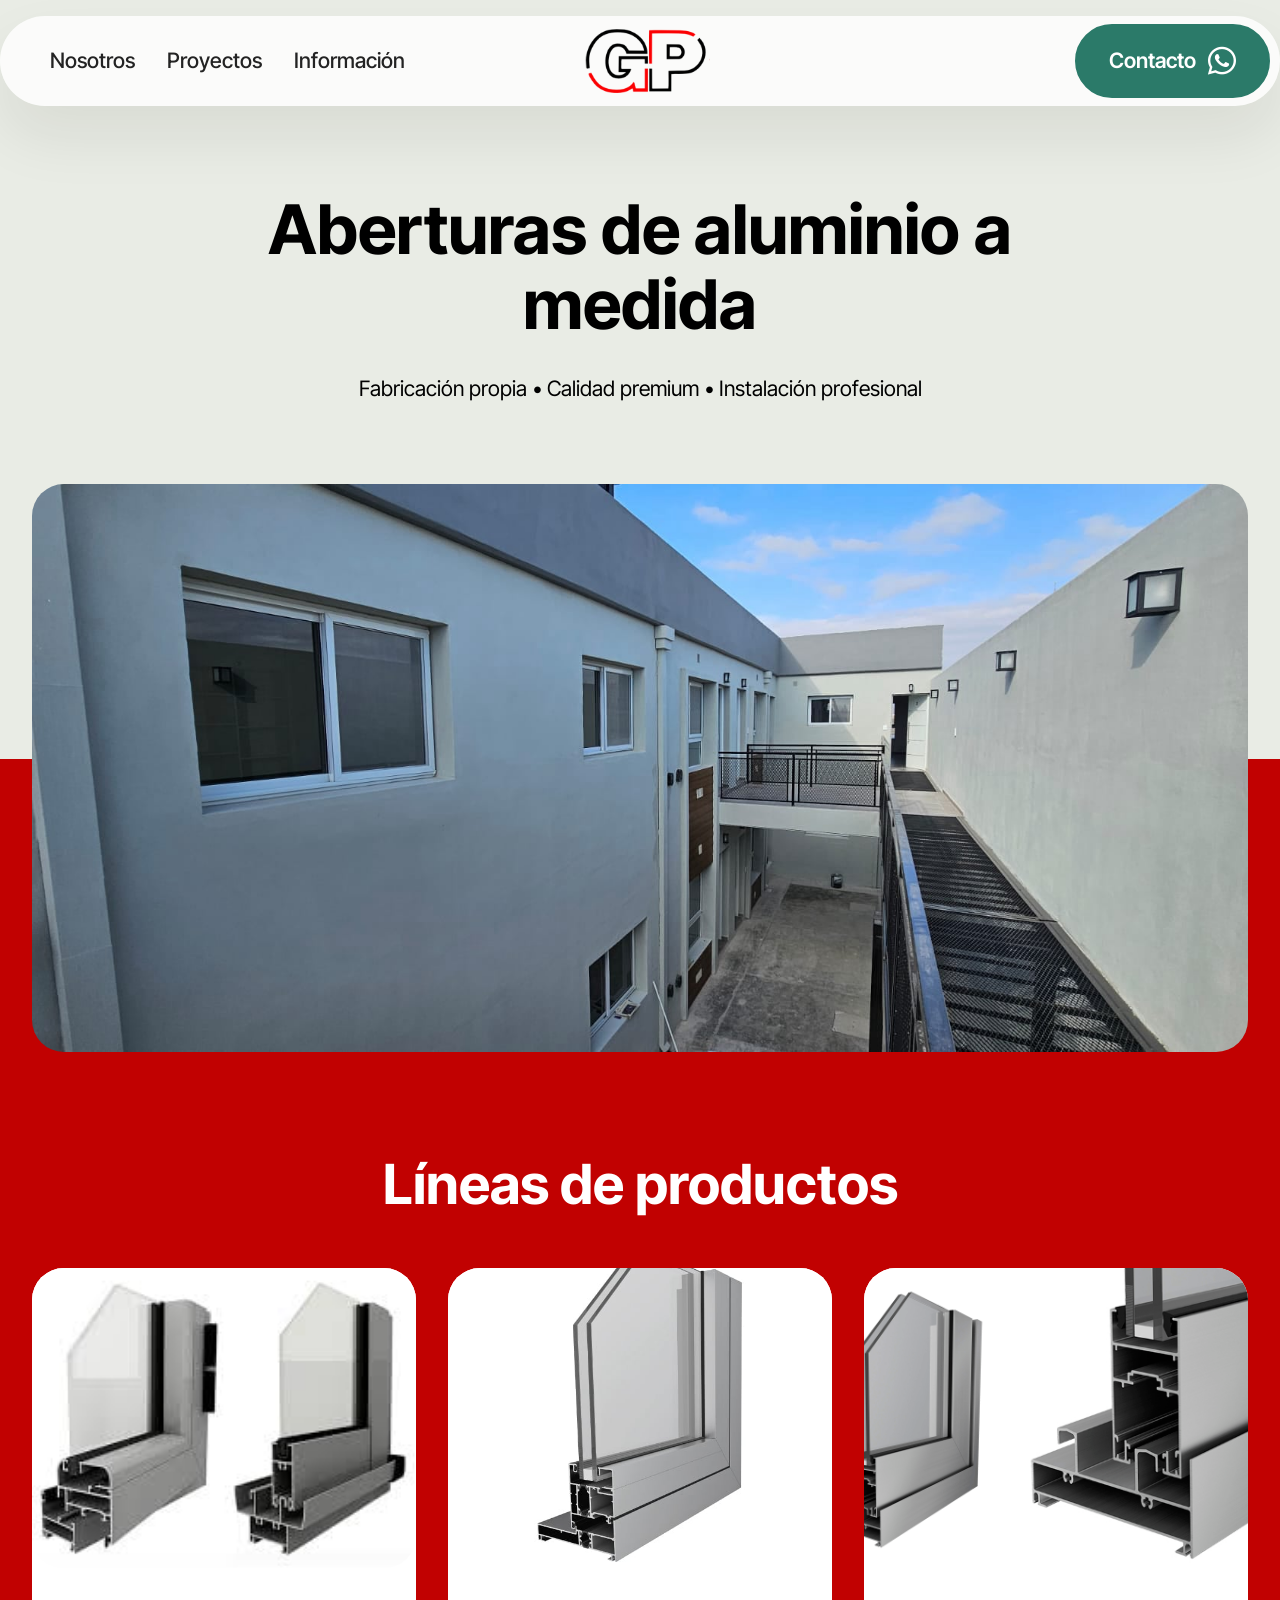
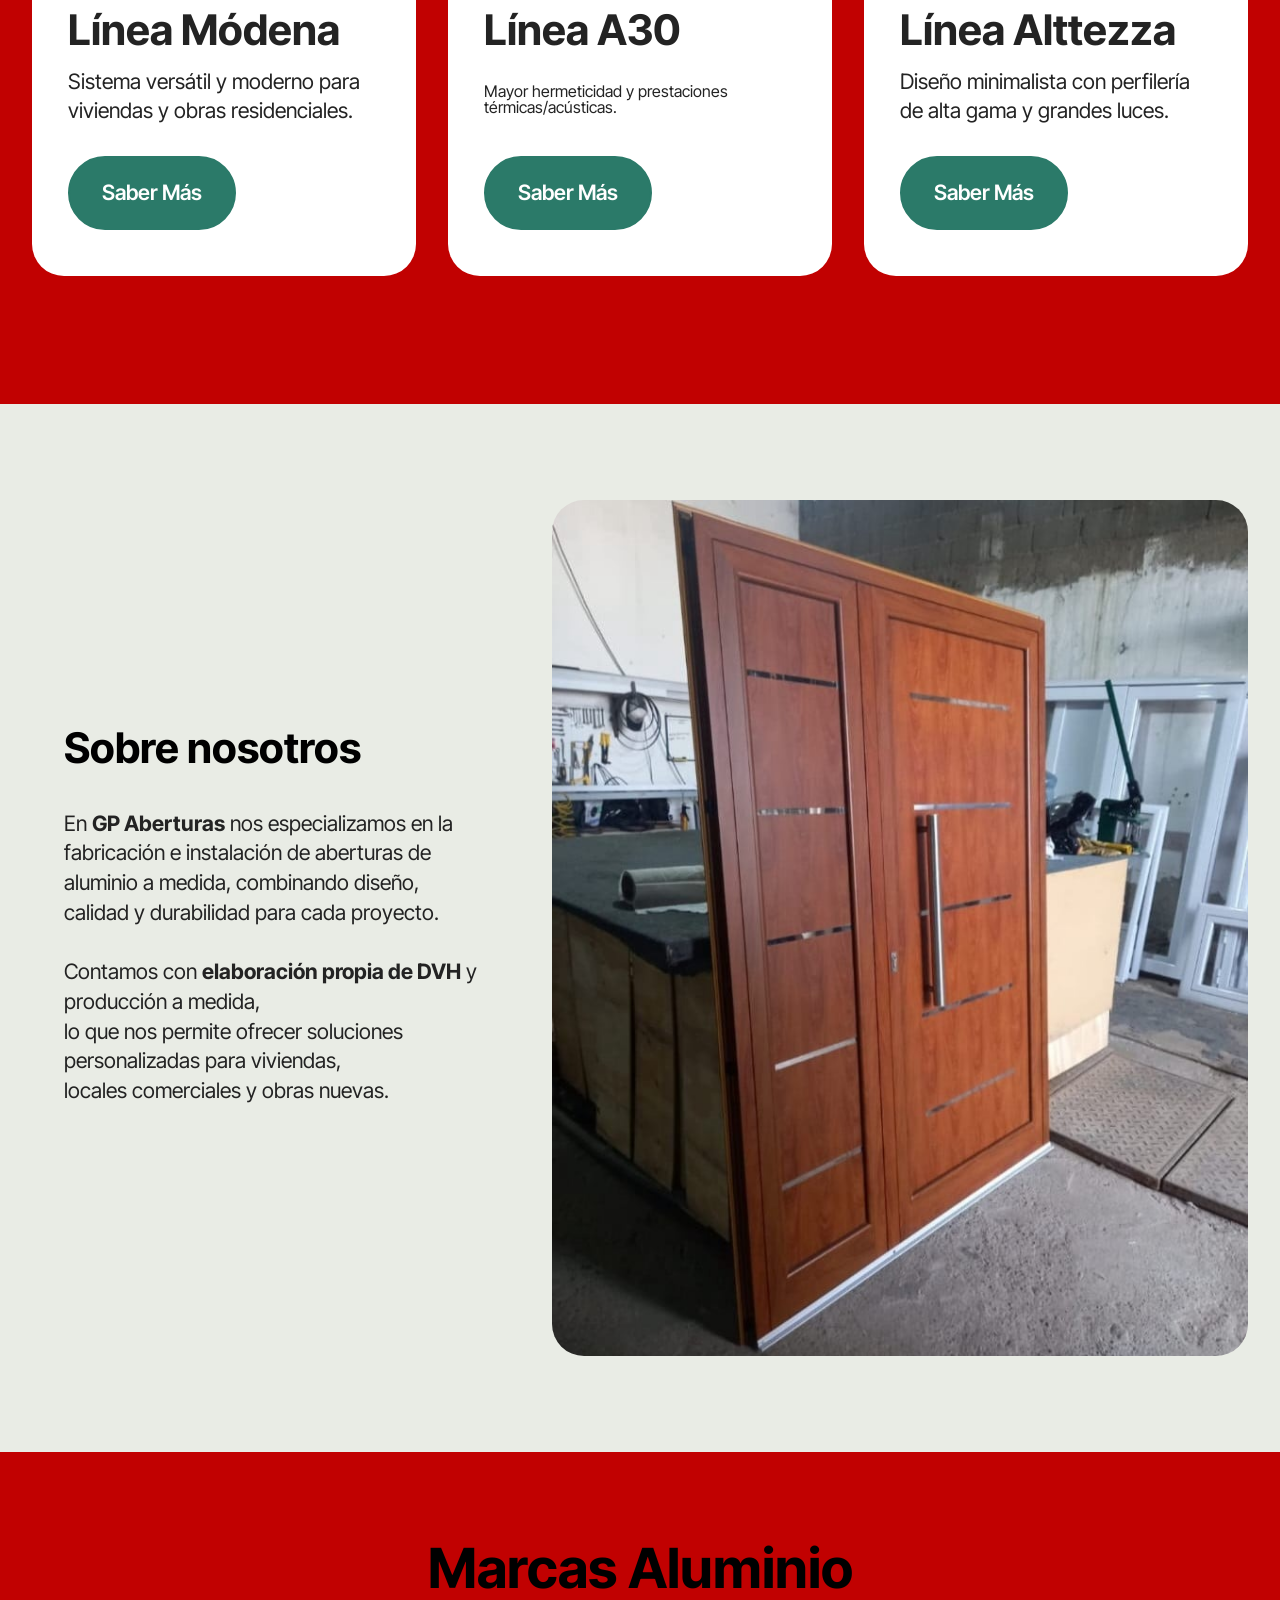
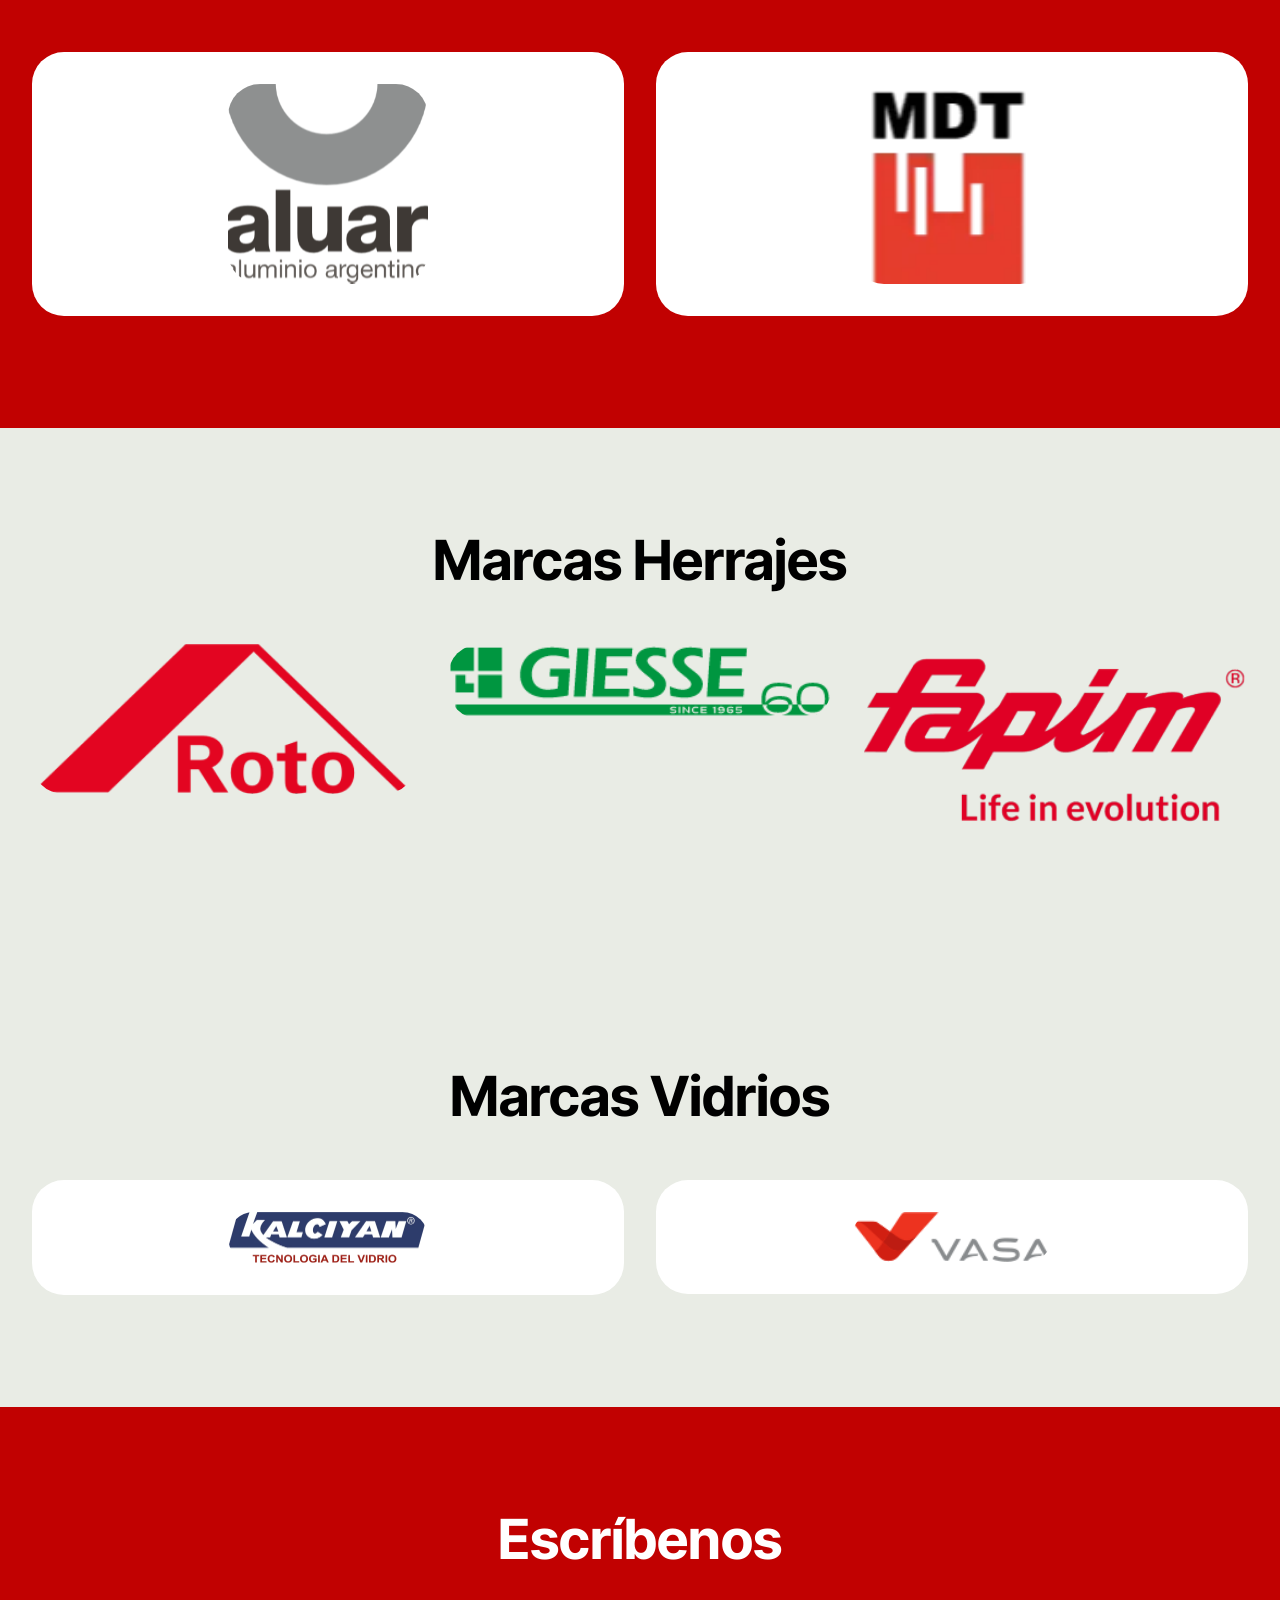
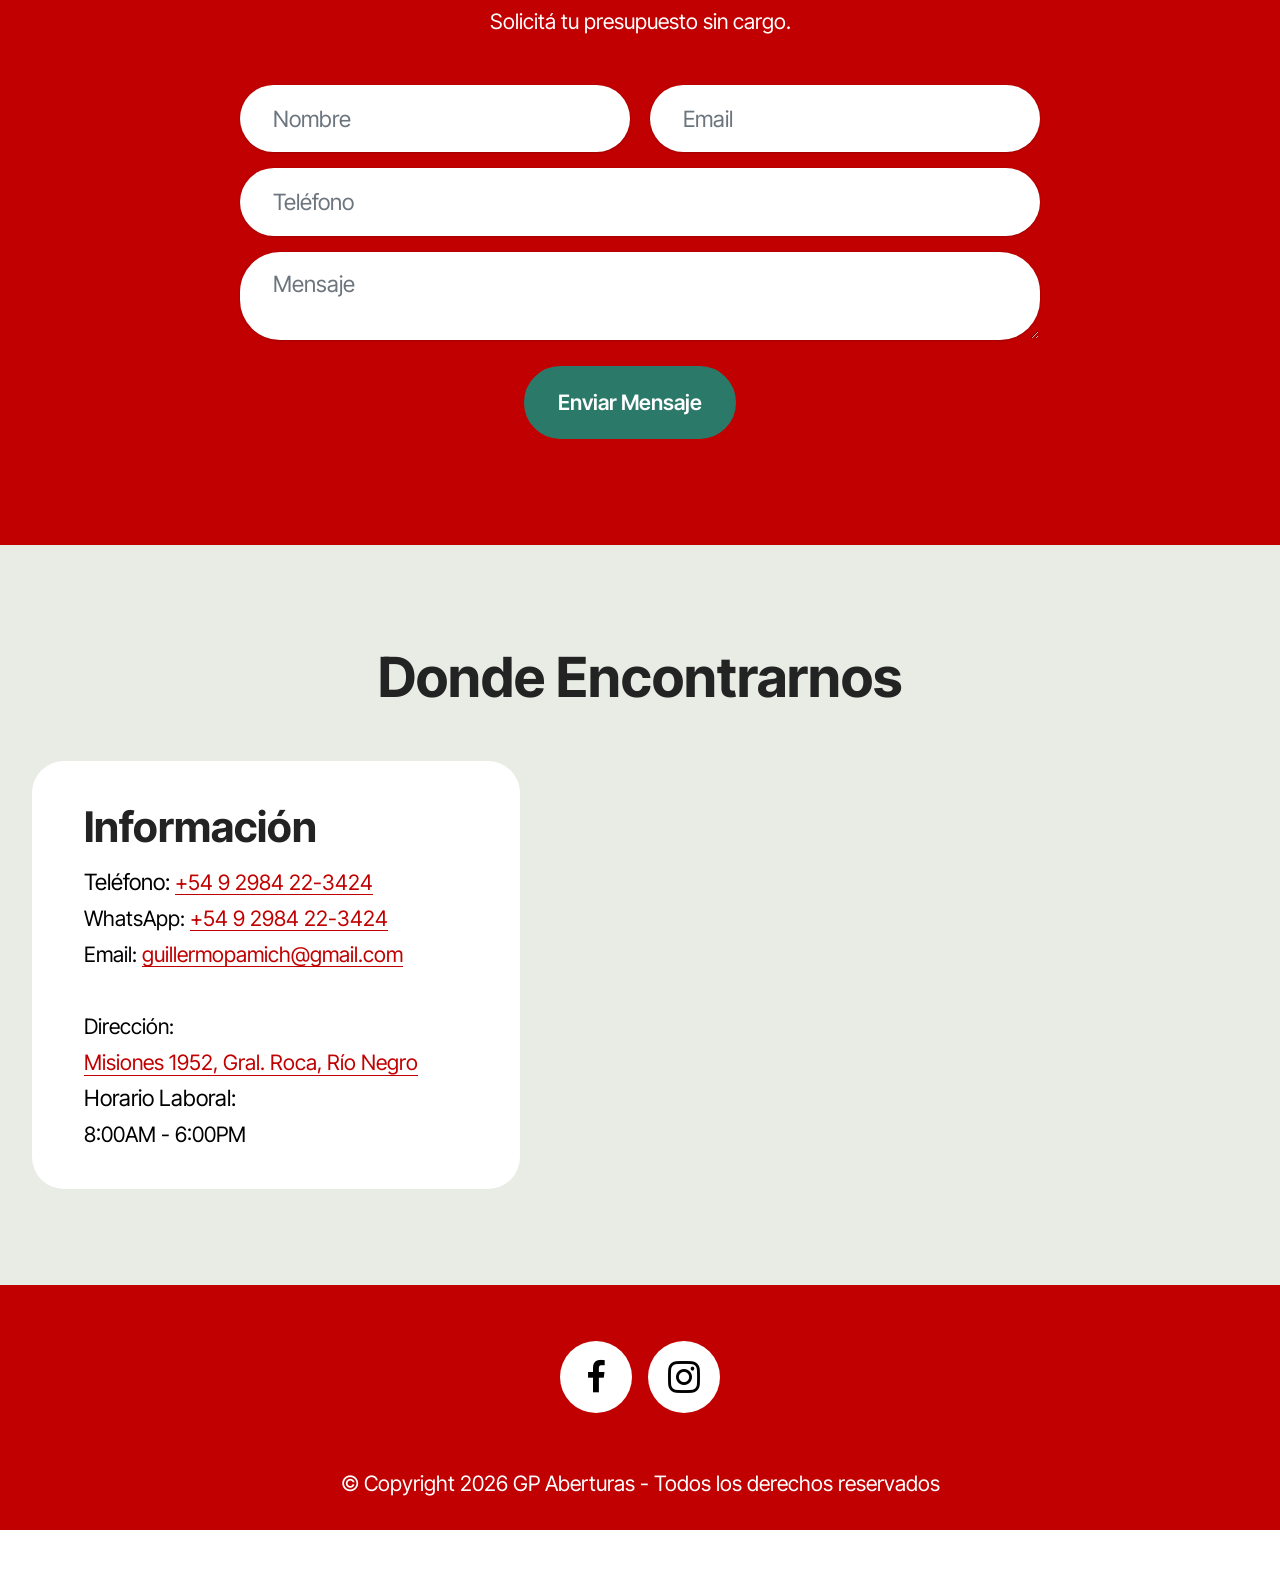
==== index.html @ 036b6e33 "Initial commit" ====
<!DOCTYPE html>
<html  >
<head>
  <!-- Site made with Mobirise Website Builder v6.1.5, https://mobirise.com -->
  <meta charset="UTF-8">
  <meta http-equiv="X-UA-Compatible" content="IE=edge">
  <meta name="generator" content="Mobirise v6.1.5, mobirise.com">
  <meta name="viewport" content="width=device-width, initial-scale=1, minimum-scale=1">
  <link rel="shortcut icon" href="assets/images/logo-gp-354x182.png" type="image/x-icon">
  <meta name="description" content="">
  
  
  <title>Home</title>
  <link rel="stylesheet" href="assets/web/assets/mobirise-icons2/mobirise2.css">
  <link rel="stylesheet" href="assets/bootstrap/css/bootstrap.min.css">
  <link rel="stylesheet" href="assets/animatecss/animate.css">
  <link rel="stylesheet" href="assets/dropdown/css/style.css">
  <link rel="stylesheet" href="assets/socicon/css/styles.css">
  <link rel="stylesheet" href="assets/theme/css/style.css">
  <link rel="preload" href="https://fonts.googleapis.com/css?family=Inter+Tight:100,200,300,400,500,600,700,800,900,100i,200i,300i,400i,500i,600i,700i,800i,900i&display=swap" as="style" onload="this.onload=null;this.rel='stylesheet'">
  <noscript><link rel="stylesheet" href="https://fonts.googleapis.com/css?family=Inter+Tight:100,200,300,400,500,600,700,800,900,100i,200i,300i,400i,500i,600i,700i,800i,900i&display=swap"></noscript>
  <link rel="preload" as="style" href="assets/mobirise/css/mbr-additional.css?v=buImWE"><link rel="stylesheet" href="assets/mobirise/css/mbr-additional.css?v=buImWE" type="text/css">

  
  
  
</head>
<body>
  
  <section data-bs-version="5.1" class="menu menu4 cid-vajk7TCz6L" once="menu" id="menu04-1s">
	

	<nav class="navbar navbar-dropdown navbar-fixed-top navbar-expand-lg">
		<div class="container">
			<div class="navbar-brand">
				<span class="navbar-logo">
					
						<img src="assets/images/logo-gp-354x182.webp" alt="Mobirise Website Builder" style="height: 4rem;">
					
				</span>
				
			</div>
			<button class="navbar-toggler" type="button" data-toggle="collapse" data-bs-toggle="collapse" data-target="#navbarSupportedContent" data-bs-target="#navbarSupportedContent" aria-controls="navbarNavAltMarkup" aria-expanded="false" aria-label="Toggle navigation">
				<div class="hamburger">
					<span></span>
					<span></span>
					<span></span>
					<span></span>
				</div>
			</button>
			<div class="collapse navbar-collapse" id="navbarSupportedContent">
				<ul class="navbar-nav nav-dropdown" data-app-modern-menu="true"><li class="nav-item">
						<a class="nav-link link text-black text-primary display-4" href="index.html#header01-7">Nosotros</a>
					</li>
					<li class="nav-item">
						<a class="nav-link link text-black show display-4" href="https://mobiri.se" aria-expanded="false">Proyectos</a>
					</li>
					<li class="nav-item">
						<a class="nav-link link text-black text-primary display-4" href="index.html#contacts02-9">Información</a>
					</li></ul>
				
				<div class="navbar-buttons mbr-section-btn"><a class="btn btn-primary display-4" href="https://wa.me/54 9 2984 223424"><span class="socicon socicon-whatsapp mbr-iconfont mbr-iconfont-btn"></span>Contacto&nbsp;</a></div>
			</div>
		</div>
	</nav>
</section>

<section data-bs-version="5.1" class="header5 cid-tJS6uM4N87" id="header05-1">
	

	
	
	<div class="topbg"></div>
	<div class="align-center container">
		<div class="row justify-content-center">
			<div class="col-md-12 col-lg-9">
				<h1 class="mbr-section-title mbr-fonts-style mb-4 display-1"><strong>Aberturas de aluminio a medida</strong></h1>
				<p class="mbr-text mbr-fonts-style mb-4 display-7">Fabricación propia • Calidad premium • Instalación profesional<br></p>
				
			</div>
		</div>
		<div class="row mt-5 justify-content-center">
			<div class="col-12 col-lg-12">
				<img src="assets/images/whatsapp20image202026-02-0420at2022.21.25-1600x747.webp" alt="Mobirise Website Builder" title="">
			</div>
		</div>
	</div>
</section>

<section data-bs-version="5.1" class="features4 cid-tMlEXTHLbS" id="features04-w">
	
	
	<div class="container">
		<div class="row justify-content-center">
			<div class="col-12 content-head">
				<div class="mbr-section-head mb-5">
					<h4 class="mbr-section-title mbr-fonts-style align-center mb-0 display-2"><strong>Líneas de productos</strong></h4>
					
					
				</div>
			</div>
		</div>
		<div class="row">
			<div class="item features-image col-12 col-md-6 col-lg-4">
				<div class="item-wrapper">
					<div class="item-img">
						<img src="assets/images/images-225x225.webp" alt="Mobirise Website Builder">
					</div>
					<div class="item-content">
						<h5 class="item-title mbr-fonts-style display-5">
							<strong>Línea Módena</strong></h5>
						
						<p class="mbr-text mbr-fonts-style display-7">
							Sistema versátil y moderno para viviendas y obras residenciales.
						</p>
						<div class="mbr-section-btn item-footer"><a href="https://wa.me/54 9 2984 223424" class="btn item-btn btn-primary display-7">Saber Más</a></div>
					</div>

				</div>
			</div>
			<div class="item features-image col-12 col-md-6 col-lg-4">
				<div class="item-wrapper">
					<div class="item-img">
						<img src="assets/images/ventana-desplazable-altezza-rpt-640x640.webp" alt="Mobirise Website Builder">
					</div>
					<div class="item-content">
						<h5 class="item-title mbr-fonts-style display-5">
							<strong>Línea A30</strong></h5>
						
						<p class="mbr-text mbr-fonts-style display-7"></p><p>
							Mayor hermeticidad y prestaciones térmicas/acústicas.</p><p></p>
						<div class="mbr-section-btn item-footer"><a href="https://wa.me/54 9 2984 223424" class="btn item-btn btn-primary display-7">Saber Más</a></div>
					</div>
				</div>
			</div>
			<div class="item features-image col-12 col-md-6 col-lg-4">
				<div class="item-wrapper">
					<div class="item-img">
						<img src="assets/images/nuevo-sistema-altezza-rpt-de-aluar-622x318.webp" alt="Mobirise Website Builder">
					</div>
					<div class="item-content">
						<h5 class="item-title mbr-fonts-style display-5">
							<strong>Línea Alttezza</strong></h5>
						
						<p class="mbr-text mbr-fonts-style display-7">Diseño minimalista con perfilería de alta gama y grandes luces.<br>
						</p>
						<div class="mbr-section-btn item-footer"><a href="https://wa.me/54 9 2984 223424" class="btn item-btn btn-primary display-7">Saber Más</a></div>
					</div>
				</div>
			</div>
		</div>
	</div>
</section>

<section data-bs-version="5.1" class="header1 cid-tJS9vXDdRK" id="header01-7">
	

	
	

	<div class="container">
		<div class="row justify-content-center">
			<div class="col-12 col-md-12 col-lg-7 image-wrapper">
				<img class="w-100" src="assets/images/whatsapp20image202026-02-0420at2023.28.42201-738x962.webp" alt="Mobirise Website Builder">
			</div>
			<div class="col-12 col-lg col-md-12">
				<div class="text-wrapper align-left">
					<h1 class="mbr-section-title mbr-fonts-style mb-4 display-5"><strong>Sobre nosotros</strong></h1>
					<p class="mbr-text mbr-fonts-style mb-4 display-7">En <strong>GP Aberturas</strong> nos especializamos en la fabricación e instalación de aberturas de aluminio a medida, combinando diseño, calidad y durabilidad para cada proyecto.<br><br>Contamos con <strong>elaboración propia de DVH</strong> y producción a medida,
<br>        lo que nos permite ofrecer soluciones personalizadas para viviendas,
<br>        locales comerciales y obras nuevas.<br></p>
					
				</div>
			</div>
		</div>
	</div>
</section>

<section data-bs-version="5.1" class="clients3 cid-vadzi4x2lW" id="clients03-1k">
  

  
  
  <div class="container">
    <div class="row justify-content-center">
      <div class="col-12 content-head">
        <div class="mb-5">
          <h5 class="mbr-section-title mbr-fonts-style mb-0 display-2">
            <strong>Marcas Aluminio</strong></h5>
          <div class="col-12">
            
          </div>
        </div>
      </div>
    </div>
    <div class="row">
      <div class="item features-without-image col-12 col-lg-6">
        <div class="item-wrapper">
          <div class="img-wrapper">
            <img src="assets/images/aluar-4-324x317.webp" alt="Mobirise Website Builder">
          </div>
          <div class="card-box align-center">
            
            
            
            
          </div>
        </div>
      </div>
      <div class="item features-without-image col-12 col-lg-6">
        <div class="item-wrapper">
          <div class="img-wrapper">
            <img src="assets/images/mdt-logo-3.webp" alt="Mobirise Website Builder">
          </div>
          <div class="card-box align-center">
            
            
            
            
          </div>
        </div>
      </div>
      
    </div>
  </div>
</section>

<section data-bs-version="5.1" class="clients04 cid-vadzj1YJSc" id="clients04-1l">
    
    
    <div class="container-fluid">
        <div class="row justify-content-center mb-5">
            <div class="col-12 content-head">
                <div class="mbr-section-head">
                    <h4 class="mbr-section-title mbr-fonts-style align-center mb-0 display-2">
                        <strong>Marcas Herrajes</strong>
                    </h4>
                    
                </div>
            </div>
        </div>
        <div class="row">
            <div class="item features-image col-12 col-md-6 col-sm-6 col-lg-4 active">
                <div class="item-wrapper">
                    <div class="item-img mb-3">
                        <img src="assets/images/rotofrank-353x138.webp" alt="Mobirise Website Builder" title="" data-slide-to="1" data-bs-slide-to="1">
                    </div>
                    
                </div>
            </div>
            <div class="item features-image col-12 col-md-6 col-sm-6 col-lg-4">
                <div class="item-wrapper">
                    <div class="item-img mb-3">
                        <img src="assets/images/giesse206020years-315x62.webp" alt="Mobirise Website Builder" title="" data-slide-to="2" data-bs-slide-to="2">
                    </div>
                    
                </div>
            </div>
            <div class="item features-image col-12 col-md-6 col-sm-6 col-lg-4">
                <div class="item-wrapper">
                    <div class="item-img mb-3">
                        <img src="assets/images/logo-fapim-2-353x177.webp" alt="Mobirise Website Builder" title="" data-slide-to="3" data-bs-slide-to="3">
                    </div>
                    
                </div>
            </div>
            
            
            
        </div>
    </div>
</section>

<section data-bs-version="5.1" class="clients3 cid-vadzjYsGwu" id="clients03-1m">
  

  
  
  <div class="container">
    <div class="row justify-content-center">
      <div class="col-12 content-head">
        <div class="mb-5">
          <h5 class="mbr-section-title mbr-fonts-style mb-0 display-2">
            <strong>Marcas Vidrios</strong>
          </h5>
          <div class="col-12">
            
          </div>
        </div>
      </div>
    </div>
    <div class="row">
      <div class="item features-without-image col-12 col-lg-6 active">
        <div class="item-wrapper">
          <div class="img-wrapper">
            <img src="assets/images/kalciyan-400x103.webp" alt="Mobirise Website Builder" data-slide-to="0" data-bs-slide-to="0">
          </div>
          <div class="card-box align-center">
            
            
            
            
          </div>
        </div>
      </div>
      <div class="item features-without-image col-12 col-lg-6">
        <div class="item-wrapper">
          <div class="img-wrapper">
            <img src="assets/images/logo-vasa-header-162x41.webp" alt="Mobirise Website Builder" data-slide-to="1" data-bs-slide-to="1">
          </div>
          <div class="card-box align-center">
            
            
            
            
          </div>
        </div>
      </div>
      
    </div>
  </div>
</section>

<section data-bs-version="5.1" class="form5 cid-tJS9pBcTSa" id="form02-6">
    
    
    <div class="container">
        <div class="mbr-section-head mb-5">
            <h3 class="mbr-section-title mbr-fonts-style align-center mb-0 display-2">
                <strong>Escríbenos</strong></h3>
            <h4 class="mbr-section-subtitle mbr-fonts-style align-center mb-0 mt-4 display-7">Solicitá tu presupuesto sin cargo.</h4>
        </div>
        <div class="row justify-content-center mt-4">
            <div class="col-lg-8 mx-auto mbr-form" data-form-type="formoid">
                <form action="https://mobirise.eu/" method="POST" class="mbr-form form-with-styler" data-form-title="Form Name"><input type="hidden" name="email" data-form-email="true" value="07PgJyDTq3P47PB34L/ILdq33E8MfAi6Vea3xxfgucXVdPIzgQzEFydpB6JuvFlgNOpFYOXQuQmx5AfjOV59jzxxgqS6MIO7gfAmyMVut5vm2bn9xb51Ho1TMjbT5QyL">
                    <div class="row">
                        <div hidden="hidden" data-form-alert="" class="alert alert-success col-12">¡Gracias por escribirnos! Responderemos a la brevedad</div>
                        <div hidden="hidden" data-form-alert-danger="" class="alert alert-danger col-12">
                            Oops...! some problem!
                        </div>
                    </div>
                    <div class="dragArea row">
                        <div class="col-md col-sm-12 form-group mb-3" data-for="name">
                            <input type="text" name="name" placeholder="Nombre" data-form-field="name" class="form-control" value="" id="name-form02-6">
                        </div>
                        <div class="col-md col-sm-12 form-group mb-3" data-for="email">
                            <input type="email" name="email" placeholder="Email" data-form-field="email" class="form-control" value="" id="email-form02-6">
                        </div>
                        <div class="col-12 form-group mb-3" data-for="phone">
                            <input type="tel" name="phone" placeholder="Teléfono" data-form-field="phone" class="form-control" value="" id="phone-form02-6">
                        </div>
                        <div class="col-12 form-group mb-3" data-for="textarea">
                            <textarea name="textarea" placeholder="Mensaje" data-form-field="textarea" class="form-control" id="textarea-form02-6"></textarea>
                        </div>
                        <div class="col-lg-12 col-md-12 col-sm-12 align-center mbr-section-btn"><button type="submit" class="btn btn-primary display-7">Enviar Mensaje</button></div>
                    </div>
                </form>
            </div>
        </div>
    </div>
</section>

<section data-bs-version="5.1" class="contacts2 map1 cid-tLdYHD757A" id="contacts02-9">

    

    
    <div class="container">
        <div class="mbr-section-head mb-5">
            <h3 class="mbr-section-title mbr-fonts-style align-center mb-0 display-2"><strong>Donde Encontrarnos</strong></h3>
            
        </div>
        <div class="row justify-content-center mt-4">
            <div class="card col-12 col-md-5">
                <div class="card-wrapper">
                    <div class="text-wrapper">
                        <h5 class="cardTitle mbr-fonts-style mb-2 display-5">
                        <strong>Información</strong></h5>
                    <ul class="list mbr-fonts-style display-7">
                        <li class="mbr-text item-wrap"><span style="font-size: 1.4rem;">Teléfono: </span><a href="tel:+54 9 2984 22-3424" class="text-secondary">+54 9 2984 22-3424</a><br></li>
                        <li class="mbr-text item-wrap">WhatsApp: <a href="https://wa.me/54 9 2984 223424" class="text-secondary">+54 9 2984 22-3424</a></li>
                        <li class="mbr-text item-wrap">Email: <a href="mailto:guillermopamich@gmail.com" class="text-secondary">guillermopamich@gmail.com</a></li><li class="mbr-text item-wrap"><br></li>
                        <li class="mbr-text item-wrap">Dirección: </li><li class="mbr-text item-wrap"><a href="https://maps.app.goo.gl/YFBjtDjXuWrwzRPw9" class="text-secondary" target="_blank">Misiones 1952, Gral. Roca, Río Negro</a></li><li class="mbr-text item-wrap"><span style="font-size: 1.4rem;">Horario Laboral:</span><br></li><li class="mbr-text item-wrap">8:00AM - 6:00PM</li>
                    </ul>
                    </div>
                </div>
            </div>
            <div class="map-wrapper col-12 col-md-7">
                <div class="google-map"><iframe frameborder="0" style="border:0" src="https://www.google.com/maps/embed?pb=!4v1770256864277!6m8!1m7!1sdjmdTHVeeMxLgzPzU6VCLQ!2m2!1d-39.02275498956531!2d-67.58309389621844!3f105.02193347883048!4f4.439818606507345!5f0.7820865974627469" allowfullscreen=""></iframe></div>
            </div>
        </div>
    </div>
</section>

<section data-bs-version="5.1" class="footer1 programm5 cid-tJS9NNcTLZ" once="footers" id="footer03-8">

        

    

    <div class="container">
        <div class="row">

            

            <div class="col-12">
                <div class="social-row">
                    <div class="soc-item">
                        <a href="https://mobiri.se/" target="_blank">
                            <span class="mbr-iconfont socicon socicon-facebook display-7"></span>
                        </a>
                    </div>
                    <div class="soc-item">
                        <a href="https://mobiri.se/" target="_blank">
                            <span class="mbr-iconfont socicon-instagram socicon"></span>
                        </a>
                    </div>
                    
                    
                    
                </div>
            </div>
            <div class="col-12 mt-5">
                <p class="mbr-fonts-style copyright display-7">
                    © Copyright 2026 GP Aberturas - Todos los derechos reservados</p>
            </div>
        </div>
    </div>
</section><section class="display-7" style="padding: 0;align-items: center;justify-content: center;flex-wrap: wrap;    align-content: center;display: flex;position: relative;height: 4rem;"><a href="https://mobiri.se/" style="flex: 1 1;height: 4rem;position: absolute;width: 100%;z-index: 1;"><img alt="" style="height: 4rem;" src="[data-uri]"></a><p style="margin: 0;text-align: center;" class="display-7">&#8204;</p><a style="z-index:1" href="https://mobirise.com/builder/ai-website-builder.html">Free AI Website Builder</a></section><script src="assets/bootstrap/js/bootstrap.bundle.min.js"></script>  <script src="assets/smoothscroll/smooth-scroll.js"></script>  <script src="assets/ytplayer/index.js"></script>  <script src="assets/dropdown/js/navbar-dropdown.js"></script>  <script src="assets/theme/js/script.js"></script>  <script src="assets/formoid/formoid.min.js"></script>  
  
  
  <input name="animation" type="hidden">
  </body>
</html>
---- assets/web/assets/mobirise-icons2/mobirise2.css ----
@font-face {
  font-family: 'Moririse2';
  font-display: swap;
  src:  url('mobirise2.eot?f2bix4');
  src:  url('mobirise2.eot?f2bix4#iefix') format('embedded-opentype'),
    url('mobirise2.woff2?f2bix4') format('woff2'),
    url('mobirise2.woff?f2bix4') format('woff'),
    url('mobirise2.ttf?f2bix4') format('truetype'),
    url('mobirise2.svg?f2bix4#mobirise2') format('svg');
  font-weight: normal;
  font-style: normal;
}

[class^="mobi-"], [class*=" mobi-"] {
  /* use !important to prevent issues with browser extensions that change fonts */
  font-family: 'Moririse2' !important;
  speak: none;
  font-style: normal;
  font-weight: normal;
  font-variant: normal;
  text-transform: none;
  line-height: 1;

  /* Better Font Rendering =========== */
  -webkit-font-smoothing: antialiased;
  -moz-osx-font-smoothing: grayscale;
}

.mobi-mbri-add-submenu:before {
  content: "\e900";
}
.mobi-mbri-alert:before {
  content: "\e901";
}
.mobi-mbri-align-center:before {
  content: "\e902";
}
.mobi-mbri-align-justify:before {
  content: "\e903";
}
.mobi-mbri-align-left:before {
  content: "\e904";
}
.mobi-mbri-align-right:before {
  content: "\e905";
}
.mobi-mbri-android:before {
  content: "\e906";
}
.mobi-mbri-apple:before {
  content: "\e907";
}
.mobi-mbri-arrow-down:before {
  content: "\e908";
}
.mobi-mbri-arrow-next:before {
  content: "\e909";
}
.mobi-mbri-arrow-prev:before {
  content: "\e90a";
}
.mobi-mbri-arrow-up:before {
  content: "\e90b";
}
.mobi-mbri-bold:before {
  content: "\e90c";
}
.mobi-mbri-bookmark:before {
  content: "\e90d";
}
.mobi-mbri-bootstrap:before {
  content: "\e90e";
}
.mobi-mbri-briefcase:before {
  content: "\e90f";
}
.mobi-mbri-browse:before {
  content: "\e910";
}
.mobi-mbri-bulleted-list:before {
  content: "\e911";
}
.mobi-mbri-calendar:before {
  content: "\e912";
}
.mobi-mbri-camera:before {
  content: "\e913";
}
.mobi-mbri-cart-add:before {
  content: "\e914";
}
.mobi-mbri-cart-full:before {
  content: "\e915";
}
.mobi-mbri-cash:before {
  content: "\e916";
}
.mobi-mbri-change-style:before {
  content: "\e917";
}
.mobi-mbri-chat:before {
  content: "\e918";
}
.mobi-mbri-clock:before {
  content: "\e919";
}
.mobi-mbri-close:before {
  content: "\e91a";
}
.mobi-mbri-cloud:before {
  content: "\e91b";
}
.mobi-mbri-code:before {
  content: "\e91c";
}
.mobi-mbri-contact-form:before {
  content: "\e91d";
}
.mobi-mbri-credit-card:before {
  content: "\e91e";
}
.mobi-mbri-cursor-click:before {
  content: "\e91f";
}
.mobi-mbri-cust-feedback:before {
  content: "\e920";
}
.mobi-mbri-database:before {
  content: "\e921";
}
.mobi-mbri-delivery:before {
  content: "\e922";
}
.mobi-mbri-desktop:before {
  content: "\e923";
}
.mobi-mbri-devices:before {
  content: "\e924";
}
.mobi-mbri-down:before {
  content: "\e925";
}
.mobi-mbri-download-2:before {
  content: "\e926";
}
.mobi-mbri-download:before {
  content: "\e927";
}
.mobi-mbri-drag-n-drop-2:before {
  content: "\e928";
}
.mobi-mbri-drag-n-drop:before {
  content: "\e929";
}
.mobi-mbri-edit-2:before {
  content: "\e92a";
}
.mobi-mbri-edit:before {
  content: "\e92b";
}
.mobi-mbri-error:before {
  content: "\e92c";
}
.mobi-mbri-extension:before {
  content: "\e92d";
}
.mobi-mbri-features:before {
  content: "\e92e";
}
.mobi-mbri-file:before {
  content: "\e92f";
}
.mobi-mbri-flag:before {
  content: "\e930";
}
.mobi-mbri-folder:before {
  content: "\e931";
}
.mobi-mbri-gift:before {
  content: "\e932";
}
.mobi-mbri-github:before {
  content: "\e933";
}
.mobi-mbri-globe-2:before {
  content: "\e934";
}
.mobi-mbri-globe:before {
  content: "\e935";
}
.mobi-mbri-growing-chart:before {
  content: "\e936";
}
.mobi-mbri-hearth:before {
  content: "\e937";
}
.mobi-mbri-help:before {
  content: "\e938";
}
.mobi-mbri-home:before {
  content: "\e939";
}
.mobi-mbri-hot-cup:before {
  content: "\e93a";
}
.mobi-mbri-idea:before {
  content: "\e93b";
}
.mobi-mbri-image-gallery:before {
  content: "\e93c";
}
.mobi-mbri-image-slider:before {
  content: "\e93d";
}
.mobi-mbri-info:before {
  content: "\e93e";
}
.mobi-mbri-italic:before {
  content: "\e93f";
}
.mobi-mbri-key:before {
  content: "\e940";
}
.mobi-mbri-laptop:before {
  content: "\e941";
}
.mobi-mbri-layers:before {
  content: "\e942";
}
.mobi-mbri-left-right:before {
  content: "\e943";
}
.mobi-mbri-left:before {
  content: "\e944";
}
.mobi-mbri-letter:before {
  content: "\e945";
}
.mobi-mbri-like:before {
  content: "\e946";
}
.mobi-mbri-link:before {
  content: "\e947";
}
.mobi-mbri-lock:before {
  content: "\e948";
}
.mobi-mbri-login:before {
  content: "\e949";
}
.mobi-mbri-logout:before {
  content: "\e94a";
}
.mobi-mbri-magic-stick:before {
  content: "\e94b";
}
.mobi-mbri-map-pin:before {
  content: "\e94c";
}
.mobi-mbri-menu:before {
  content: "\e94d";
}
.mobi-mbri-mobile-2:before {
  content: "\e94e";
}
.mobi-mbri-mobile-horizontal:before {
  content: "\e94f";
}
.mobi-mbri-mobile:before {
  content: "\e950";
}
.mobi-mbri-mobirise:before {
  content: "\e951";
}
.mobi-mbri-more-horizontal:before {
  content: "\e952";
}
.mobi-mbri-more-vertical:before {
  content: "\e953";
}
.mobi-mbri-music:before {
  content: "\e954";
}
.mobi-mbri-new-file:before {
  content: "\e955";
}
.mobi-mbri-numbered-list:before {
  content: "\e956";
}
.mobi-mbri-opened-folder:before {
  content: "\e957";
}
.mobi-mbri-pages:before {
  content: "\e958";
}
.mobi-mbri-paper-plane:before {
  content: "\e959";
}
.mobi-mbri-paperclip:before {
  content: "\e95a";
}
.mobi-mbri-phone:before {
  content: "\e95b";
}
.mobi-mbri-photo:before {
  content: "\e95c";
}
.mobi-mbri-photos:before {
  content: "\e95d";
}
.mobi-mbri-pin:before {
  content: "\e95e";
}
.mobi-mbri-play:before {
  content: "\e95f";
}
.mobi-mbri-plus:before {
  content: "\e960";
}
.mobi-mbri-preview:before {
  content: "\e961";
}
.mobi-mbri-print:before {
  content: "\e962";
}
.mobi-mbri-protect:before {
  content: "\e963";
}
.mobi-mbri-question:before {
  content: "\e964";
}
.mobi-mbri-quote-left:before {
  content: "\e965";
}
.mobi-mbri-quote-right:before {
  content: "\e966";
}
.mobi-mbri-redo:before {
  content: "\e967";
}
.mobi-mbri-refresh:before {
  content: "\e968";
}
.mobi-mbri-responsive-2:before {
  content: "\e969";
}
.mobi-mbri-responsive:before {
  content: "\e96a";
}
.mobi-mbri-right:before {
  content: "\e96b";
}
.mobi-mbri-rocket:before {
  content: "\e96c";
}
.mobi-mbri-sad-face:before {
  content: "\e96d";
}
.mobi-mbri-sale:before {
  content: "\e96e";
}
.mobi-mbri-save:before {
  content: "\e96f";
}
.mobi-mbri-search:before {
  content: "\e970";
}
.mobi-mbri-setting-2:before {
  content: "\e971";
}
.mobi-mbri-setting-3:before {
  content: "\e972";
}
.mobi-mbri-setting:before {
  content: "\e973";
}
.mobi-mbri-share:before {
  content: "\e974";
}
.mobi-mbri-shopping-bag:before {
  content: "\e975";
}
.mobi-mbri-shopping-basket:before {
  content: "\e976";
}
.mobi-mbri-shopping-cart:before {
  content: "\e977";
}
.mobi-mbri-sites:before {
  content: "\e978";
}
.mobi-mbri-smile-face:before {
  content: "\e979";
}
.mobi-mbri-speed:before {
  content: "\e97a";
}
.mobi-mbri-star:before {
  content: "\e97b";
}
.mobi-mbri-success:before {
  content: "\e97c";
}
.mobi-mbri-sun:before {
  content: "\e97d";
}
.mobi-mbri-sun2:before {
  content: "\e97e";
}
.mobi-mbri-tablet-vertical:before {
  content: "\e97f";
}
.mobi-mbri-tablet:before {
  content: "\e980";
}
.mobi-mbri-target:before {
  content: "\e981";
}
.mobi-mbri-timer:before {
  content: "\e982";
}
.mobi-mbri-to-ftp:before {
  content: "\e983";
}
.mobi-mbri-to-local-drive:before {
  content: "\e984";
}
.mobi-mbri-touch-swipe:before {
  content: "\e985";
}
.mobi-mbri-touch:before {
  content: "\e986";
}
.mobi-mbri-trash:before {
  content: "\e987";
}
.mobi-mbri-underline:before {
  content: "\e988";
}
.mobi-mbri-undo:before {
  content: "\e989";
}
.mobi-mbri-unlink:before {
  content: "\e98a";
}
.mobi-mbri-unlock:before {
  content: "\e98b";
}
.mobi-mbri-up-down:before {
  content: "\e98c";
}
.mobi-mbri-up:before {
  content: "\e98d";
}
.mobi-mbri-update:before {
  content: "\e98e";
}
.mobi-mbri-upload-2:before {
  content: "\e98f";
}
.mobi-mbri-upload:before {
  content: "\e990";
}
.mobi-mbri-user-2:before {
  content: "\e991";
}
.mobi-mbri-user:before {
  content: "\e992";
}
.mobi-mbri-users:before {
  content: "\e993";
}
.mobi-mbri-video-play:before {
  content: "\e994";
}
.mobi-mbri-video:before {
  content: "\e995";
}
.mobi-mbri-watch:before {
  content: "\e996";
}
.mobi-mbri-website-theme-2:before {
  content: "\e997";
}
.mobi-mbri-website-theme:before {
  content: "\e998";
}
.mobi-mbri-wifi:before {
  content: "\e999";
}
.mobi-mbri-windows:before {
  content: "\e99a";
}
.mobi-mbri-zoom-in:before {
  content: "\e99b";
}
.mobi-mbri-zoom-out:before {
  content: "\e99c";
}
---- assets/dropdown/css/style.css ----
.navbar-dropdown {
  left: 0;
  padding: 0;
  position: absolute;
  right: 0;
  top: 0;
  transition: all 0.45s ease;
  z-index: 1030;
  background: #282828; }
  .navbar-dropdown .navbar-logo {
    margin-right: 0.8rem;
    transition: margin 0.3s ease-in-out;
    vertical-align: middle; }
    .navbar-dropdown .navbar-logo img {
      height: 3.125rem;
      transition: all 0.3s ease-in-out; }
    .navbar-dropdown .navbar-logo.mbr-iconfont {
      font-size: 3.125rem;
      line-height: 3.125rem; }
  .navbar-dropdown .navbar-caption {
    font-weight: 700;
    white-space: normal;
    vertical-align: -4px;
    line-height: 3.125rem !important; }
    .navbar-dropdown .navbar-caption, .navbar-dropdown .navbar-caption:hover {
      color: inherit;
      text-decoration: none; }
  .navbar-dropdown .mbr-iconfont + .navbar-caption {
    vertical-align: -1px; }
  .navbar-dropdown.navbar-fixed-top {
    position: fixed; }
  .navbar-dropdown .navbar-brand span {
    vertical-align: -4px; }
  .navbar-dropdown.bg-color.transparent {
    background: none; }
  .navbar-dropdown.navbar-short .navbar-brand {
    padding: 0.625rem 0; }
    .navbar-dropdown.navbar-short .navbar-brand span {
      vertical-align: -1px; }
  .navbar-dropdown.navbar-short .navbar-caption {
    line-height: 2.375rem !important;
    vertical-align: -2px; }
  .navbar-dropdown.navbar-short .navbar-logo {
    margin-right: 0.5rem; }
    .navbar-dropdown.navbar-short .navbar-logo img {
      height: 2.375rem; }
    .navbar-dropdown.navbar-short .navbar-logo.mbr-iconfont {
      font-size: 2.375rem;
      line-height: 2.375rem; }
  .navbar-dropdown.navbar-short .mbr-table-cell {
    height: 3.625rem; }
  .navbar-dropdown .navbar-close {
    left: 0.6875rem;
    position: fixed;
    top: 0.75rem;
    z-index: 1000; }
  .navbar-dropdown .hamburger-icon {
    content: "";
    display: inline-block;
    vertical-align: middle;
    width: 16px;
    -webkit-box-shadow: 0 -6px 0 1px #282828,0 0 0 1px #282828,0 6px 0 1px #282828;
    -moz-box-shadow: 0 -6px 0 1px #282828,0 0 0 1px #282828,0 6px 0 1px #282828;
    box-shadow: 0 -6px 0 1px #282828,0 0 0 1px #282828,0 6px 0 1px #282828; }

.dropdown-menu .dropdown-toggle[data-toggle="dropdown-submenu"]::after {
  border-bottom: 0.35em solid transparent;
  border-left: 0.35em solid;
  border-right: 0;
  border-top: 0.35em solid transparent;
  margin-left: 0.3rem; }

.dropdown-menu .dropdown-item:focus {
  outline: 0; }

.nav-dropdown {
  font-size: 0.75rem;
  font-weight: 500;
  height: auto !important; }
  .nav-dropdown .nav-btn {
    padding-left: 1rem; }
  .nav-dropdown .link {
    margin: .667em 1.667em;
    font-weight: 500;
    padding: 0;
    transition: color .2s ease-in-out; }
    .nav-dropdown .link.dropdown-toggle {
      margin-right: 2.583em; }
      .nav-dropdown .link.dropdown-toggle::after {
        margin-left: .25rem;
        border-top: 0.35em solid;
        border-right: 0.35em solid transparent;
        border-left: 0.35em solid transparent;
        border-bottom: 0; }
      .nav-dropdown .link.dropdown-toggle[aria-expanded="true"] {
        margin: 0;
        padding: 0.667em 3.263em  0.667em 1.667em; }
  .nav-dropdown .link::after,
  .nav-dropdown .dropdown-item::after {
    color: inherit; }
  .nav-dropdown .btn {
    font-size: 0.75rem;
    font-weight: 700;
    letter-spacing: 0;
    margin-bottom: 0;
    padding-left: 1.25rem;
    padding-right: 1.25rem; }
  .nav-dropdown .dropdown-menu {
    border-radius: 0;
    border: 0;
    left: 0;
    margin: 0;
    padding-bottom: 1.25rem;
    padding-top: 1.25rem;
    position: relative; }
  .nav-dropdown .dropdown-submenu {
    margin-left: 0.125rem;
    top: 0; }
  .nav-dropdown .dropdown-item {
    font-weight: 500;
    line-height: 2;
    padding: 0.3846em 4.615em 0.3846em 1.5385em;
    position: relative;
    transition: color .2s ease-in-out, background-color .2s ease-in-out; }
    .nav-dropdown .dropdown-item::after {
      margin-top: -0.3077em;
      position: absolute;
      right: 1.1538em;
      top: 50%; }
    .nav-dropdown .dropdown-item:focus, .nav-dropdown .dropdown-item:hover {
      background: none; }

@media (max-width: 767px) {
  .nav-dropdown.navbar-toggleable-sm {
    bottom: 0;
    display: none;
    left: 0;
    overflow-x: hidden;
    position: fixed;
    top: 0;
    transform: translateX(-100%);
    -ms-transform: translateX(-100%);
    -webkit-transform: translateX(-100%);
    width: 18.75rem;
    z-index: 999; } }
.nav-dropdown.navbar-toggleable-xl {
  bottom: 0;
  display: none;
  left: 0;
  overflow-x: hidden;
  position: fixed;
  top: 0;
  transform: translateX(-100%);
  -ms-transform: translateX(-100%);
  -webkit-transform: translateX(-100%);
  width: 18.75rem;
  z-index: 999; }

.nav-dropdown-sm {
  display: block !important;
  overflow-x: hidden;
  overflow: auto;
  padding-top: 3.875rem; }
  .nav-dropdown-sm::after {
    content: "";
    display: block;
    height: 3rem;
    width: 100%; }
  .nav-dropdown-sm.collapse.in ~ .navbar-close {
    display: block !important; }
  .nav-dropdown-sm.collapsing, .nav-dropdown-sm.collapse.in {
    transform: translateX(0);
    -ms-transform: translateX(0);
    -webkit-transform: translateX(0);
    transition: all 0.25s ease-out;
    -webkit-transition: all 0.25s ease-out;
    background: #282828; }
  .nav-dropdown-sm.collapsing[aria-expanded="false"] {
    transform: translateX(-100%);
    -ms-transform: translateX(-100%);
    -webkit-transform: translateX(-100%); }
  .nav-dropdown-sm .nav-item {
    display: block;
    margin-left: 0 !important;
    padding-left: 0; }
  .nav-dropdown-sm .link,
  .nav-dropdown-sm .dropdown-item {
    border-top: 1px dotted rgba(255, 255, 255, 0.1);
    font-size: 0.8125rem;
    line-height: 1.6;
    margin: 0 !important;
    padding: 0.875rem 2.4rem 0.875rem 1.5625rem !important;
    position: relative;
    white-space: normal; }
    .nav-dropdown-sm .link:focus, .nav-dropdown-sm .link:hover,
    .nav-dropdown-sm .dropdown-item:focus,
    .nav-dropdown-sm .dropdown-item:hover {
      background: rgba(0, 0, 0, 0.2) !important;
      color: #c0a375; }
  .nav-dropdown-sm .nav-btn {
    position: relative;
    padding: 1.5625rem 1.5625rem 0 1.5625rem; }
    .nav-dropdown-sm .nav-btn::before {
      border-top: 1px dotted rgba(255, 255, 255, 0.1);
      content: "";
      left: 0;
      position: absolute;
      top: 0;
      width: 100%; }
    .nav-dropdown-sm .nav-btn + .nav-btn {
      padding-top: 0.625rem; }
      .nav-dropdown-sm .nav-btn + .nav-btn::before {
        display: none; }
  .nav-dropdown-sm .btn {
    padding: 0.625rem 0; }
  .nav-dropdown-sm .dropdown-toggle[data-toggle="dropdown-submenu"]::after {
    margin-left: .25rem;
    border-top: 0.35em solid;
    border-right: 0.35em solid transparent;
    border-left: 0.35em solid transparent;
    border-bottom: 0; }
  .nav-dropdown-sm .dropdown-toggle[data-toggle="dropdown-submenu"][aria-expanded="true"]::after {
    border-top: 0;
    border-right: 0.35em solid transparent;
    border-left: 0.35em solid transparent;
    border-bottom: 0.35em solid; }
  .nav-dropdown-sm .dropdown-menu {
    margin: 0;
    padding: 0;
    position: relative;
    top: 0;
    left: 0;
    width: 100%;
    border: 0;
    float: none;
    border-radius: 0;
    background: none; }
  .nav-dropdown-sm .dropdown-submenu {
    left: 100%;
    margin-left: 0.125rem;
    margin-top: -1.25rem;
    top: 0; }

.navbar-toggleable-sm .nav-dropdown .dropdown-menu {
  position: absolute; }

.navbar-toggleable-sm .nav-dropdown .dropdown-submenu {
  left: 100%;
  margin-left: 0.125rem;
  margin-top: -1.25rem;
  top: 0; }

.navbar-toggleable-sm.opened .nav-dropdown .dropdown-menu {
  position: relative; }

.navbar-toggleable-sm.opened .nav-dropdown .dropdown-submenu {
  left: 0;
  margin-left: 00rem;
  margin-top: 0rem;
  top: 0; }

.is-builder .nav-dropdown.collapsing {
  transition: none !important; }
---- assets/socicon/css/styles.css ----
@charset "UTF-8";

@font-face {
  font-family: 'Socicon';
  src:  url('../fonts/socicon.eot');
  src:  url('../fonts/socicon.eot?#iefix') format('embedded-opentype'),
    url('../fonts/socicon.woff2') format('woff2'),
    url('../fonts/socicon.ttf') format('truetype'),
    url('../fonts/socicon.woff') format('woff'),
    url('../fonts/socicon.svg#socicon') format('svg');
  font-weight: normal;
  font-style: normal;
  font-display: swap;
}

[data-icon]:before {
  font-family: "socicon" !important;
  content: attr(data-icon);
  font-style: normal !important;
  font-weight: normal !important;
  font-variant: normal !important;
  text-transform: none !important;
  speak: none;
  line-height: 1;
  -webkit-font-smoothing: antialiased;
  -moz-osx-font-smoothing: grayscale;
}

[class^="socicon-"], [class*=" socicon-"] {
  /* use !important to prevent issues with browser extensions that change fonts */
  font-family: 'Socicon' !important;
  speak: none;
  font-style: normal;
  font-weight: normal;
  font-variant: normal;
  text-transform: none;
  line-height: 1;

  /* Better Font Rendering =========== */
  -webkit-font-smoothing: antialiased;
  -moz-osx-font-smoothing: grayscale;
}

.socicon-500px:before {
  content: "\e000";
}
.socicon-8tracks:before {
  content: "\e001";
}
.socicon-airbnb:before {
  content: "\e002";
}
.socicon-alliance:before {
  content: "\e003";
}
.socicon-amazon:before {
  content: "\e004";
}
.socicon-amplement:before {
  content: "\e005";
}
.socicon-android:before {
  content: "\e006";
}
.socicon-angellist:before {
  content: "\e007";
}
.socicon-apple:before {
  content: "\e008";
}
.socicon-appnet:before {
  content: "\e009";
}
.socicon-baidu:before {
  content: "\e00a";
}
.socicon-bandcamp:before {
  content: "\e00b";
}
.socicon-battlenet:before {
  content: "\e00c";
}
.socicon-mixer:before {
  content: "\e00d";
}
.socicon-bebee:before {
  content: "\e00e";
}
.socicon-bebo:before {
  content: "\e00f";
}
.socicon-behance:before {
  content: "\e010";
}
.socicon-blizzard:before {
  content: "\e011";
}
.socicon-blogger:before {
  content: "\e012";
}
.socicon-buffer:before {
  content: "\e013";
}
.socicon-chrome:before {
  content: "\e014";
}
.socicon-coderwall:before {
  content: "\e015";
}
.socicon-curse:before {
  content: "\e016";
}
.socicon-dailymotion:before {
  content: "\e017";
}
.socicon-deezer:before {
  content: "\e018";
}
.socicon-delicious:before {
  content: "\e019";
}
.socicon-deviantart:before {
  content: "\e01a";
}
.socicon-diablo:before {
  content: "\e01b";
}
.socicon-digg:before {
  content: "\e01c";
}
.socicon-discord:before {
  content: "\e01d";
}
.socicon-disqus:before {
  content: "\e01e";
}
.socicon-douban:before {
  content: "\e01f";
}
.socicon-draugiem:before {
  content: "\e020";
}
.socicon-dribbble:before {
  content: "\e021";
}
.socicon-drupal:before {
  content: "\e022";
}
.socicon-ebay:before {
  content: "\e023";
}
.socicon-ello:before {
  content: "\e024";
}
.socicon-endomodo:before {
  content: "\e025";
}
.socicon-envato:before {
  content: "\e026";
}
.socicon-etsy:before {
  content: "\e027";
}
.socicon-facebook:before {
  content: "\e028";
}
.socicon-feedburner:before {
  content: "\e029";
}
.socicon-filmweb:before {
  content: "\e02a";
}
.socicon-firefox:before {
  content: "\e02b";
}
.socicon-flattr:before {
  content: "\e02c";
}
.socicon-flickr:before {
  content: "\e02d";
}
.socicon-formulr:before {
  content: "\e02e";
}
.socicon-forrst:before {
  content: "\e02f";
}
.socicon-foursquare:before {
  content: "\e030";
}
.socicon-friendfeed:before {
  content: "\e031";
}
.socicon-github:before {
  content: "\e032";
}
.socicon-goodreads:before {
  content: "\e033";
}
.socicon-google:before {
  content: "\e034";
}
.socicon-googlescholar:before {
  content: "\e035";
}
.socicon-googlegroups:before {
  content: "\e036";
}
.socicon-googlephotos:before {
  content: "\e037";
}
.socicon-googleplus:before {
  content: "\e038";
}
.socicon-grooveshark:before {
  content: "\e039";
}
.socicon-hackerrank:before {
  content: "\e03a";
}
.socicon-hearthstone:before {
  content: "\e03b";
}
.socicon-hellocoton:before {
  content: "\e03c";
}
.socicon-heroes:before {
  content: "\e03d";
}
.socicon-smashcast:before {
  content: "\e03e";
}
.socicon-horde:before {
  content: "\e03f";
}
.socicon-houzz:before {
  content: "\e040";
}
.socicon-icq:before {
  content: "\e041";
}
.socicon-identica:before {
  content: "\e042";
}
.socicon-imdb:before {
  content: "\e043";
}
.socicon-instagram:before {
  content: "\e044";
}
.socicon-issuu:before {
  content: "\e045";
}
.socicon-istock:before {
  content: "\e046";
}
.socicon-itunes:before {
  content: "\e047";
}
.socicon-keybase:before {
  content: "\e048";
}
.socicon-lanyrd:before {
  content: "\e049";
}
.socicon-lastfm:before {
  content: "\e04a";
}
.socicon-line:before {
  content: "\e04b";
}
.socicon-linkedin:before {
  content: "\e04c";
}
.socicon-livejournal:before {
  content: "\e04d";
}
.socicon-lyft:before {
  content: "\e04e";
}
.socicon-macos:before {
  content: "\e04f";
}
.socicon-mail:before {
  content: "\e050";
}
.socicon-medium:before {
  content: "\e051";
}
.socicon-meetup:before {
  content: "\e052";
}
.socicon-mixcloud:before {
  content: "\e053";
}
.socicon-modelmayhem:before {
  content: "\e054";
}
.socicon-mumble:before {
  content: "\e055";
}
.socicon-myspace:before {
  content: "\e056";
}
.socicon-newsvine:before {
  content: "\e057";
}
.socicon-nintendo:before {
  content: "\e058";
}
.socicon-npm:before {
  content: "\e059";
}
.socicon-odnoklassniki:before {
  content: "\e05a";
}
.socicon-openid:before {
  content: "\e05b";
}
.socicon-opera:before {
  content: "\e05c";
}
.socicon-outlook:before {
  content: "\e05d";
}
.socicon-overwatch:before {
  content: "\e05e";
}
.socicon-patreon:before {
  content: "\e05f";
}
.socicon-paypal:before {
  content: "\e060";
}
.socicon-periscope:before {
  content: "\e061";
}
.socicon-persona:before {
  content: "\e062";
}
.socicon-pinterest:before {
  content: "\e063";
}
.socicon-play:before {
  content: "\e064";
}
.socicon-player:before {
  content: "\e065";
}
.socicon-playstation:before {
  content: "\e066";
}
.socicon-pocket:before {
  content: "\e067";
}
.socicon-qq:before {
  content: "\e068";
}
.socicon-quora:before {
  content: "\e069";
}
.socicon-raidcall:before {
  content: "\e06a";
}
.socicon-ravelry:before {
  content: "\e06b";
}
.socicon-reddit:before {
  content: "\e06c";
}
.socicon-renren:before {
  content: "\e06d";
}
.socicon-researchgate:before {
  content: "\e06e";
}
.socicon-residentadvisor:before {
  content: "\e06f";
}
.socicon-reverbnation:before {
  content: "\e070";
}
.socicon-rss:before {
  content: "\e071";
}
.socicon-sharethis:before {
  content: "\e072";
}
.socicon-skype:before {
  content: "\e073";
}
.socicon-slideshare:before {
  content: "\e074";
}
.socicon-smugmug:before {
  content: "\e075";
}
.socicon-snapchat:before {
  content: "\e076";
}
.socicon-songkick:before {
  content: "\e077";
}
.socicon-soundcloud:before {
  content: "\e078";
}
.socicon-spotify:before {
  content: "\e079";
}
.socicon-stackexchange:before {
  content: "\e07a";
}
.socicon-stackoverflow:before {
  content: "\e07b";
}
.socicon-starcraft:before {
  content: "\e07c";
}
.socicon-stayfriends:before {
  content: "\e07d";
}
.socicon-steam:before {
  content: "\e07e";
}
.socicon-storehouse:before {
  content: "\e07f";
}
.socicon-strava:before {
  content: "\e080";
}
.socicon-streamjar:before {
  content: "\e081";
}
.socicon-stumbleupon:before {
  content: "\e082";
}
.socicon-swarm:before {
  content: "\e083";
}
.socicon-teamspeak:before {
  content: "\e084";
}
.socicon-teamviewer:before {
  content: "\e085";
}
.socicon-technorati:before {
  content: "\e086";
}
.socicon-telegram:before {
  content: "\e087";
}
.socicon-tripadvisor:before {
  content: "\e088";
}
.socicon-tripit:before {
  content: "\e089";
}
.socicon-triplej:before {
  content: "\e08a";
}
.socicon-tumblr:before {
  content: "\e08b";
}
.socicon-twitch:before {
  content: "\e08c";
}
.socicon-twitter:before {
  content: "\e08d";
}
.socicon-uber:before {
  content: "\e08e";
}
.socicon-ventrilo:before {
  content: "\e08f";
}
.socicon-viadeo:before {
  content: "\e090";
}
.socicon-viber:before {
  content: "\e091";
}
.socicon-viewbug:before {
  content: "\e092";
}
.socicon-vimeo:before {
  content: "\e093";
}
.socicon-vine:before {
  content: "\e094";
}
.socicon-vkontakte:before {
  content: "\e095";
}
.socicon-warcraft:before {
  content: "\e096";
}
.socicon-wechat:before {
  content: "\e097";
}
.socicon-weibo:before {
  content: "\e098";
}
.socicon-whatsapp:before {
  content: "\e099";
}
.socicon-wikipedia:before {
  content: "\e09a";
}
.socicon-windows:before {
  content: "\e09b";
}
.socicon-wordpress:before {
  content: "\e09c";
}
.socicon-wykop:before {
  content: "\e09d";
}
.socicon-xbox:before {
  content: "\e09e";
}
.socicon-xing:before {
  content: "\e09f";
}
.socicon-yahoo:before {
  content: "\e0a0";
}
.socicon-yammer:before {
  content: "\e0a1";
}
.socicon-yandex:before {
  content: "\e0a2";
}
.socicon-yelp:before {
  content: "\e0a3";
}
.socicon-younow:before {
  content: "\e0a4";
}
.socicon-youtube:before {
  content: "\e0a5";
}
.socicon-zapier:before {
  content: "\e0a6";
}
.socicon-zerply:before {
  content: "\e0a7";
}
.socicon-zomato:before {
  content: "\e0a8";
}
.socicon-zynga:before {
  content: "\e0a9";
}
.socicon-bluesky:before {
  content: "\e0aa";
}
.socicon-threads:before {
  content: "\e0ab";
}
.socicon-spreadshirt:before {
  content: "\e901";
}
.socicon-gamejolt:before {
  content: "\e902";
}
.socicon-trello:before {
  content: "\e903";
}
.socicon-tunein:before {
  content: "\e904";
}
.socicon-bloglovin:before {
  content: "\e905";
}
.socicon-gamewisp:before {
  content: "\e906";
}
.socicon-messenger:before {
  content: "\e907";
}
.socicon-pandora:before {
  content: "\e908";
}
.socicon-augment:before {
  content: "\e909";
}
.socicon-bitbucket:before {
  content: "\e90a";
}
.socicon-fyuse:before {
  content: "\e90b";
}
.socicon-yt-gaming:before {
  content: "\e90c";
}
.socicon-sketchfab:before {
  content: "\e90d";
}
.socicon-mobcrush:before {
  content: "\e90e";
}
.socicon-microsoft:before {
  content: "\e90f";
}
.socicon-realtor:before {
  content: "\e910";
}
.socicon-tidal:before {
  content: "\e911";
}
.socicon-qobuz:before {
  content: "\e912";
}
.socicon-natgeo:before {
  content: "\e913";
}
.socicon-mastodon:before {
  content: "\e914";
}
.socicon-unsplash:before {
  content: "\e915";
}
.socicon-homeadvisor:before {
  content: "\e916";
}
.socicon-angieslist:before {
  content: "\e917";
}
.socicon-codepen:before {
  content: "\e918";
}
.socicon-slack:before {
  content: "\e919";
}
.socicon-openaigym:before {
  content: "\e91a";
}
.socicon-logmein:before {
  content: "\e91b";
}
.socicon-fiverr:before {
  content: "\e91c";
}
.socicon-gotomeeting:before {
  content: "\e91d";
}
.socicon-aliexpress:before {
  content: "\e91e";
}
.socicon-guru:before {
  content: "\e91f";
}
.socicon-appstore:before {
  content: "\e920";
}
.socicon-homes:before {
  content: "\e921";
}
.socicon-zoom:before {
  content: "\e922";
}
.socicon-alibaba:before {
  content: "\e923";
}
.socicon-craigslist:before {
  content: "\e924";
}
.socicon-wix:before {
  content: "\e925";
}
.socicon-redfin:before {
  content: "\e926";
}
.socicon-googlecalendar:before {
  content: "\e927";
}
.socicon-shopify:before {
  content: "\e928";
}
.socicon-freelancer:before {
  content: "\e929";
}
.socicon-seedrs:before {
  content: "\e92a";
}
.socicon-bing:before {
  content: "\e92b";
}
.socicon-doodle:before {
  content: "\e92c";
}
.socicon-bonanza:before {
  content: "\e92d";
}
.socicon-squarespace:before {
  content: "\e92e";
}
.socicon-toptal:before {
  content: "\e92f";
}
.socicon-gust:before {
  content: "\e930";
}
.socicon-ask:before {
  content: "\e931";
}
.socicon-trulia:before {
  content: "\e932";
}
.socicon-loomly:before {
  content: "\e933";
}
.socicon-ghost:before {
  content: "\e934";
}
.socicon-upwork:before {
  content: "\e935";
}
.socicon-fundable:before {
  content: "\e936";
}
.socicon-booking:before {
  content: "\e937";
}
.socicon-googlemaps:before {
  content: "\e938";
}
.socicon-zillow:before {
  content: "\e939";
}
.socicon-niconico:before {
  content: "\e93a";
}
.socicon-toneden:before {
  content: "\e93b";
}
.socicon-crunchbase:before {
  content: "\e93c";
}
.socicon-homefy:before {
  content: "\e93d";
}
.socicon-calendly:before {
  content: "\e93e";
}
.socicon-livemaster:before {
  content: "\e93f";
}
.socicon-udemy:before {
  content: "\e940";
}
.socicon-codered:before {
  content: "\e941";
}
.socicon-origin:before {
  content: "\e942";
}
.socicon-nextdoor:before {
  content: "\e943";
}
.socicon-portfolio:before {
  content: "\e944";
}
.socicon-instructables:before {
  content: "\e945";
}
.socicon-gitlab:before {
  content: "\e946";
}
.socicon-hackernews:before {
  content: "\e947";
}
.socicon-smashwords:before {
  content: "\e948";
}
.socicon-kobo:before {
  content: "\e949";
}
.socicon-bookbub:before {
  content: "\e94a";
}
.socicon-mailru:before {
  content: "\e94b";
}
.socicon-moddb:before {
  content: "\e94c";
}
.socicon-indiedb:before {
  content: "\e94d";
}
.socicon-traxsource:before {
  content: "\e94e";
}
.socicon-gamefor:before {
  content: "\e94f";
}
.socicon-pixiv:before {
  content: "\e950";
}
.socicon-myanimelist:before {
  content: "\e951";
}
.socicon-blackberry:before {
  content: "\e952";
}
.socicon-wickr:before {
  content: "\e953";
}
.socicon-spip:before {
  content: "\e954";
}
.socicon-napster:before {
  content: "\e955";
}
.socicon-beatport:before {
  content: "\e956";
}
.socicon-hackerone:before {
  content: "\e957";
}
.socicon-internet:before {
  content: "\e958";
}
.socicon-ubuntu:before {
  content: "\e959";
}
.socicon-artstation:before {
  content: "\e95a";
}
.socicon-invision:before {
  content: "\e95b";
}
.socicon-torial:before {
  content: "\e95c";
}
.socicon-collectorz:before {
  content: "\e95d";
}
.socicon-seenthis:before {
  content: "\e95e";
}
.socicon-googleplaymusic:before {
  content: "\e95f";
}
.socicon-debian:before {
  content: "\e960";
}
.socicon-filmfreeway:before {
  content: "\e961";
}
.socicon-gnome:before {
  content: "\e962";
}
.socicon-itchio:before {
  content: "\e963";
}
.socicon-jamendo:before {
  content: "\e964";
}
.socicon-mix:before {
  content: "\e965";
}
.socicon-sharepoint:before {
  content: "\e966";
}
.socicon-tinder:before {
  content: "\e967";
}
.socicon-windguru:before {
  content: "\e968";
}
.socicon-cdbaby:before {
  content: "\e969";
}
.socicon-elementaryos:before {
  content: "\e96a";
}
.socicon-stage32:before {
  content: "\e96b";
}
.socicon-tiktok:before {
  content: "\e96c";
}
.socicon-gitter:before {
  content: "\e96d";
}
.socicon-letterboxd:before {
  content: "\e96e";
}
.socicon-threema:before {
  content: "\e96f";
}
.socicon-splice:before {
  content: "\e970";
}
.socicon-metapop:before {
  content: "\e971";
}
.socicon-naver:before {
  content: "\e972";
}
.socicon-remote:before {
  content: "\e973";
}
.socicon-flipboard:before {
  content: "\e974";
}
.socicon-googlehangouts:before {
  content: "\e975";
}
.socicon-dlive:before {
  content: "\e976";
}
.socicon-vsco:before {
  content: "\e977";
}
.socicon-stitcher:before {
  content: "\e978";
}
.socicon-avvo:before {
  content: "\e979";
}
.socicon-redbubble:before {
  content: "\e97a";
}
.socicon-society6:before {
  content: "\e97b";
}
.socicon-zazzle:before {
  content: "\e97c";
}
.socicon-eitaa:before {
  content: "\e97d";
}
.socicon-soroush:before {
  content: "\e97e";
}
.socicon-bale:before {
  content: "\e97f";
}
---- assets/theme/css/style.css ----
@charset "UTF-8";
section {
  background-color: #ffffff;
}

body {
  font-style: normal;
  line-height: 1.5;
  font-weight: 400;
  color: #232323;
  position: relative;
}

button {
  background-color: transparent;
  border-color: transparent;
}

.embla__button,
.carousel-control {
  background-color: #edefea !important;
  opacity: 0.8 !important;
  color: #464845 !important;
  border-color: #edefea !important;
}

.carousel .close,
.modalWindow .close {
  background-color: #edefea !important;
  color: #464845 !important;
  border-color: #edefea !important;
  opacity: 0.8 !important;
}

.carousel .close:hover,
.modalWindow .close:hover {
  opacity: 1 !important;
}

.carousel-indicators li {
  background-color: #edefea !important;
  border: 2px solid #464845 !important;
}

.carousel-indicators li:hover,
.carousel-indicators li:active {
  opacity: 0.8 !important;
}

.embla__button:hover,
.carousel-control:hover {
  background-color: #edefea !important;
  opacity: 1 !important;
}

.modalWindow-video-container {
  height: 80%;
}

section,
.container,
.container-fluid {
  position: relative;
  word-wrap: break-word;
}

a.mbr-iconfont:hover {
  text-decoration: none;
}

.article .lead p,
.article .lead ul,
.article .lead ol,
.article .lead pre,
.article .lead blockquote {
  margin-bottom: 0;
}

a {
  font-style: normal;
  font-weight: 400;
  cursor: pointer;
}
a, a:hover {
  text-decoration: none;
}

.mbr-section-title {
  font-style: normal;
  line-height: 1.3;
}

.mbr-section-subtitle {
  line-height: 1.3;
}

.mbr-text {
  font-style: normal;
  line-height: 1.7;
}

h1,
h2,
h3,
h4,
h5,
h6,
.display-1,
.display-2,
.display-4,
.display-5,
.display-7,
span,
p,
a {
  line-height: 1;
  word-break: break-word;
  word-wrap: break-word;
  font-weight: 400;
}

b,
strong {
  font-weight: bold;
}

input:-webkit-autofill, input:-webkit-autofill:hover, input:-webkit-autofill:focus, input:-webkit-autofill:active {
  transition-delay: 9999s;
  -webkit-transition-property: background-color, color;
  transition-property: background-color, color;
}

textarea[type=hidden] {
  display: none;
}

section {
  background-position: 50% 50%;
  background-repeat: no-repeat;
  background-size: cover;
}
section .mbr-background-video,
section .mbr-background-video-preview {
  position: absolute;
  bottom: 0;
  left: 0;
  right: 0;
  top: 0;
}

.hidden {
  visibility: hidden;
}

.mbr-z-index20 {
  z-index: 20;
}

/*! Base colors */
.mbr-white {
  color: #ffffff;
}

.mbr-black {
  color: #111111;
}

.mbr-bg-white {
  background-color: #ffffff;
}

.mbr-bg-black {
  background-color: #000000;
}

/*! Text-aligns */
.align-left {
  text-align: left;
}

.align-center {
  text-align: center;
}

.align-right {
  text-align: right;
}

/*! Font-weight  */
.mbr-light {
  font-weight: 300;
}

.mbr-regular {
  font-weight: 400;
}

.mbr-semibold {
  font-weight: 500;
}

.mbr-bold {
  font-weight: 700;
}

/*! Media  */
.media-content {
  flex-basis: 100%;
}

.media-container-row {
  display: flex;
  flex-direction: row;
  flex-wrap: wrap;
  justify-content: center;
  align-content: center;
  align-items: start;
}
.media-container-row .media-size-item {
  width: 400px;
}

.media-container-column {
  display: flex;
  flex-direction: column;
  flex-wrap: wrap;
  justify-content: center;
  align-content: center;
  align-items: stretch;
}
.media-container-column > * {
  width: 100%;
}

@media (min-width: 992px) {
  .media-container-row {
    flex-wrap: nowrap;
  }
}
figure {
  margin-bottom: 0;
  overflow: hidden;
}

figure[mbr-media-size] {
  transition: width 0.1s;
}

img,
iframe {
  display: block;
  width: 100%;
}

.card {
  background-color: transparent;
  border: none;
}

.card-box {
  width: 100%;
}

.card-img {
  text-align: center;
  flex-shrink: 0;
  -webkit-flex-shrink: 0;
}

.media {
  max-width: 100%;
  margin: 0 auto;
}

.mbr-figure {
  align-self: center;
}

.media-container > div {
  max-width: 100%;
}

.mbr-figure img,
.card-img img {
  width: 100%;
}

@media (max-width: 991px) {
  .media-size-item {
    width: auto !important;
  }
  .media {
    width: auto;
  }
  .mbr-figure {
    width: 100% !important;
  }
}
/*! Buttons */
.mbr-section-btn {
  margin-left: -0.6rem;
  margin-right: -0.6rem;
  font-size: 0;
}

.btn {
  font-weight: 600;
  border-width: 1px;
  font-style: normal;
  margin: 0.6rem 0.6rem;
  white-space: normal;
  transition: all 0.2s ease-in-out;
  display: inline-flex;
  align-items: center;
  justify-content: center;
  word-break: break-word;
}

.btn-sm {
  font-weight: 600;
  letter-spacing: 0px;
  transition: all 0.3s ease-in-out;
}

.btn-md {
  font-weight: 600;
  letter-spacing: 0px;
  transition: all 0.3s ease-in-out;
}

.btn-lg {
  font-weight: 600;
  letter-spacing: 0px;
  transition: all 0.3s ease-in-out;
}

.btn-form {
  margin: 0;
}
.btn-form:hover {
  cursor: pointer;
}

nav .mbr-section-btn {
  margin-left: 0rem;
  margin-right: 0rem;
}

/*! Btn icon margin */
.btn .mbr-iconfont,
.btn.btn-sm .mbr-iconfont {
  order: 1;
  cursor: pointer;
  margin-left: 0.5rem;
  vertical-align: sub;
}

.btn.btn-md .mbr-iconfont,
.btn.btn-md .mbr-iconfont {
  margin-left: 0.8rem;
}

.mbr-regular {
  font-weight: 400;
}

.mbr-semibold {
  font-weight: 500;
}

.mbr-bold {
  font-weight: 700;
}

[type=submit] {
  -webkit-appearance: none;
}

/*! Full-screen */
.mbr-fullscreen .mbr-overlay {
  min-height: 100vh;
}

.mbr-fullscreen {
  display: flex;
  display: -moz-flex;
  display: -ms-flex;
  display: -o-flex;
  align-items: center;
  min-height: 100vh;
  padding-top: 3rem;
  padding-bottom: 3rem;
}

/*! Map */
.map {
  height: 25rem;
  position: relative;
}
.map iframe {
  width: 100%;
  height: 100%;
}

/*! Scroll to top arrow */
.mbr-arrow-up {
  bottom: 25px;
  right: 90px;
  position: fixed;
  text-align: right;
  z-index: 5000;
  color: #ffffff;
  font-size: 22px;
}

.mbr-arrow-up a {
  background: rgba(0, 0, 0, 0.2);
  border-radius: 50%;
  color: #fff;
  display: inline-block;
  height: 60px;
  width: 60px;
  border: 2px solid #fff;
  outline-style: none !important;
  position: relative;
  text-decoration: none;
  transition: all 0.3s ease-in-out;
  cursor: pointer;
  text-align: center;
}
.mbr-arrow-up a:hover {
  background-color: rgba(0, 0, 0, 0.4);
}
.mbr-arrow-up a i {
  line-height: 60px;
}

.mbr-arrow-up-icon {
  display: block;
  color: #fff;
}

.mbr-arrow-up-icon::before {
  content: "›";
  display: inline-block;
  font-family: serif;
  font-size: 22px;
  line-height: 1;
  font-style: normal;
  position: relative;
  top: 6px;
  left: -4px;
  transform: rotate(-90deg);
}

/*! Arrow Down */
.mbr-arrow {
  position: absolute;
  bottom: 45px;
  left: 50%;
  width: 60px;
  height: 60px;
  cursor: pointer;
  background-color: rgba(80, 80, 80, 0.5);
  border-radius: 50%;
  transform: translateX(-50%);
}
@media (max-width: 767px) {
  .mbr-arrow {
    display: none;
  }
}
.mbr-arrow > a {
  display: inline-block;
  text-decoration: none;
  outline-style: none;
  animation: arrowdown 1.7s ease-in-out infinite;
  color: #ffffff;
}
.mbr-arrow > a > i {
  position: absolute;
  top: -2px;
  left: 15px;
  font-size: 2rem;
}

#scrollToTop a i::before {
  content: "";
  position: absolute;
  display: block;
  border-bottom: 2.5px solid #fff;
  border-left: 2.5px solid #fff;
  width: 27.8%;
  height: 27.8%;
  left: 50%;
  top: 51%;
  transform: translateY(-30%) translateX(-50%) rotate(135deg);
}

@keyframes arrowdown {
  0% {
    transform: translateY(0px);
  }
  50% {
    transform: translateY(-5px);
  }
  100% {
    transform: translateY(0px);
  }
}
@media (max-width: 500px) {
  .mbr-arrow-up {
    left: 0;
    right: 0;
    text-align: center;
  }
}
/*Gradients animation*/
@keyframes gradient-animation {
  from {
    background-position: 0% 100%;
    animation-timing-function: ease-in-out;
  }
  to {
    background-position: 100% 0%;
    animation-timing-function: ease-in-out;
  }
}
.bg-gradient {
  background-size: 200% 200%;
  animation: gradient-animation 5s infinite alternate;
  -webkit-animation: gradient-animation 5s infinite alternate;
}

.menu .navbar-brand {
  display: -webkit-flex;
}
.menu .navbar-brand span {
  display: flex;
  display: -webkit-flex;
}
.menu .navbar-brand .navbar-caption-wrap {
  display: -webkit-flex;
}
.menu .navbar-brand .navbar-logo img {
  display: -webkit-flex;
  width: auto;
}
@media (min-width: 768px) and (max-width: 991px) {
  .menu .navbar-toggleable-sm .navbar-nav {
    display: -ms-flexbox;
  }
}
@media (max-width: 991px) {
  .menu .navbar-collapse {
    max-height: 93.5vh;
  }
  .menu .navbar-collapse.show {
    overflow: auto;
  }
}
@media (min-width: 992px) {
  .menu .navbar-nav.nav-dropdown {
    display: -webkit-flex;
  }
  .menu .navbar-toggleable-sm .navbar-collapse {
    display: -webkit-flex !important;
  }
  .menu .collapsed .navbar-collapse {
    max-height: 93.5vh;
  }
  .menu .collapsed .navbar-collapse.show {
    overflow: auto;
  }
}
@media (max-width: 767px) {
  .menu .navbar-collapse {
    max-height: 80vh;
  }
}

.nav-link .mbr-iconfont {
  margin-right: 0.5rem;
}

.navbar {
  display: -webkit-flex;
  -webkit-flex-wrap: wrap;
  -webkit-align-items: center;
  -webkit-justify-content: space-between;
}

.navbar-collapse {
  -webkit-flex-basis: 100%;
  -webkit-flex-grow: 1;
  -webkit-align-items: center;
}

.nav-dropdown .link {
  padding: 0.667em 1.667em !important;
  margin: 0 !important;
}

.nav {
  display: -webkit-flex;
  -webkit-flex-wrap: wrap;
}

.row {
  display: -webkit-flex;
  -webkit-flex-wrap: wrap;
}

.justify-content-center {
  -webkit-justify-content: center;
}

.form-inline {
  display: -webkit-flex;
}

.card-wrapper {
  -webkit-flex: 1;
}

.carousel-control {
  z-index: 10;
  display: -webkit-flex;
}

.carousel-controls {
  display: -webkit-flex;
}

.media {
  display: -webkit-flex;
}

.form-group:focus {
  outline: none;
}

.jq-selectbox__select {
  padding: 7px 0;
  position: relative;
}

.jq-selectbox__dropdown {
  overflow: hidden;
  border-radius: 10px;
  position: absolute;
  top: 100%;
  left: 0 !important;
  width: 100% !important;
}

.jq-selectbox__trigger-arrow {
  right: 0;
  transform: translateY(-50%);
}

.jq-selectbox li {
  padding: 1.07em 0.5em;
}

input[type=range] {
  padding-left: 0 !important;
  padding-right: 0 !important;
}

.modal-dialog,
.modal-content {
  height: 100%;
}

.modal-dialog .carousel-inner {
  height: calc(100vh - 1.75rem);
}
@media (max-width: 575px) {
  .modal-dialog .carousel-inner {
    height: calc(100vh - 1rem);
  }
}

.carousel-item {
  text-align: center;
}

.carousel-item img {
  margin: auto;
}

.navbar-toggler {
  align-self: flex-start;
  padding: 0.25rem 0.75rem;
  font-size: 1.25rem;
  line-height: 1;
  background: transparent;
  border: 1px solid transparent;
  border-radius: 0.25rem;
}

.navbar-toggler:focus,
.navbar-toggler:hover {
  text-decoration: none;
  box-shadow: none;
}

.navbar-toggler-icon {
  display: inline-block;
  width: 1.5em;
  height: 1.5em;
  vertical-align: middle;
  content: "";
  background: no-repeat center center;
  background-size: 100% 100%;
}

.navbar-toggler-left {
  position: absolute;
  left: 1rem;
}

.navbar-toggler-right {
  position: absolute;
  right: 1rem;
}

.card-img {
  width: auto;
}

.menu .navbar.collapsed:not(.beta-menu) {
  flex-direction: column;
}

.carousel-item.active,
.carousel-item-next,
.carousel-item-prev {
  display: flex;
}

.note-air-layout .dropup .dropdown-menu,
.note-air-layout .navbar-fixed-bottom .dropdown .dropdown-menu {
  bottom: initial !important;
}

html,
body {
  height: auto;
  min-height: 100vh;
}

.dropup .dropdown-toggle::after {
  display: none;
}

.form-asterisk {
  font-family: initial;
  position: absolute;
  top: -2px;
  font-weight: normal;
}

.form-control-label {
  position: relative;
  cursor: pointer;
  margin-bottom: 0.357em;
  padding: 0;
}

.alert {
  color: #ffffff;
  border-radius: 0;
  border: 0;
  font-size: 1.1rem;
  line-height: 1.5;
  margin-bottom: 1.875rem;
  padding: 1.25rem;
  position: relative;
  text-align: center;
}
.alert.alert-form::after {
  background-color: inherit;
  bottom: -7px;
  content: "";
  display: block;
  height: 14px;
  left: 50%;
  margin-left: -7px;
  position: absolute;
  transform: rotate(45deg);
  width: 14px;
}

.form-control {
  background-color: #ffffff;
  background-clip: border-box;
  color: #232323;
  line-height: 1rem !important;
  height: auto;
  padding: 1.2rem 2rem;
  transition: border-color 0.25s ease 0s;
  border: 1px solid transparent !important;
  border-radius: 4px;
  box-shadow: rgba(0, 0, 0, 0.07) 0px 1px 1px 0px, rgba(0, 0, 0, 0.07) 0px 1px 3px 0px, rgba(0, 0, 0, 0.03) 0px 0px 0px 1px;
}
.form-active .form-control:invalid {
  border-color: red;
}

.row > * {
  padding-right: 1rem;
  padding-left: 1rem;
}

form .row {
  margin-left: -0.6rem;
  margin-right: -0.6rem;
}
form .row [class*=col] {
  padding-left: 0.6rem;
  padding-right: 0.6rem;
}

form .mbr-section-btn {
  padding-left: 0.6rem;
  padding-right: 0.6rem;
}

form .form-check-input {
  margin-top: 0.5;
}

textarea.form-control {
  line-height: 1.5rem !important;
}

.form-group {
  margin-bottom: 1.2rem;
}

.form-control,
form .btn {
  min-height: 48px;
}

.gdpr-block label span.textGDPR input[name=gdpr] {
  top: 7px;
}

.form-control:focus {
  box-shadow: none;
}

:focus {
  outline: none;
}

.mbr-overlay {
  background-color: #000;
  bottom: 0;
  left: 0;
  opacity: 0.5;
  position: absolute;
  right: 0;
  top: 0;
  z-index: 0;
  pointer-events: none;
}

blockquote {
  font-style: italic;
  padding: 3rem;
  font-size: 1.09rem;
  position: relative;
  border-left: 3px solid;
}

ul,
ol,
pre,
blockquote {
  margin-bottom: 2.3125rem;
}

.mt-4 {
  margin-top: 2rem !important;
}

.mb-4 {
  margin-bottom: 2rem !important;
}

.container,
.container-fluid {
  padding-left: 16px;
  padding-right: 16px;
}

.row {
  margin-left: -16px;
  margin-right: -16px;
}
.row > [class*=col] {
  padding-left: 16px;
  padding-right: 16px;
}

@media (min-width: 992px) {
  .container-fluid {
    padding-left: 32px;
    padding-right: 32px;
  }
}
@media (max-width: 991px) {
  .mbr-container {
    padding-left: 16px;
    padding-right: 16px;
  }
}
.app-video-wrapper > img {
  opacity: 1;
}

.app-video-wrapper {
  background: transparent;
}

.item {
  position: relative;
}

.dropdown-menu .dropdown-menu {
  left: 100%;
}

.dropdown-item + .dropdown-menu {
  display: none;
}

.dropdown-item:hover + .dropdown-menu,
.dropdown-menu:hover {
  display: block;
}

@media (min-aspect-ratio: 16/9) {
  .mbr-video-foreground {
    height: 300% !important;
    top: -100% !important;
  }
}
@media (max-aspect-ratio: 16/9) {
  .mbr-video-foreground {
    width: 300% !important;
    left: -100% !important;
  }
}.engine {
	position: absolute;
	text-indent: -2400px;
	text-align: center;
	padding: 0;
	top: 0;
	left: -2400px;
}
---- assets/mobirise/css/mbr-additional.css ----
.btn {
  border-width: 2px;
}
img,
.card-wrap,
.card-wrapper,
.video-wrapper,
.mbr-figure iframe,
.google-map iframe,
.slide-content,
.plan,
.card,
.item-wrapper {
  border-radius: 2rem !important;
}
.video-wrapper {
  overflow: hidden;
}
body {
  font-family: Inter Tight;
}
.display-1 {
  font-family: 'Inter Tight', sans-serif;
  font-size: 5rem;
  line-height: 1;
}
.display-1 > .mbr-iconfont {
  font-size: 6.25rem;
}
.display-2 {
  font-family: 'Inter Tight', sans-serif;
  font-size: 4rem;
  line-height: 1;
}
.display-2 > .mbr-iconfont {
  font-size: 5rem;
}
.display-4 {
  font-family: 'Inter Tight', sans-serif;
  font-size: 1.4rem;
  line-height: 1.5;
}
.display-4 > .mbr-iconfont {
  font-size: 1.75rem;
}
.display-5 {
  font-family: 'Inter Tight', sans-serif;
  font-size: 3rem;
  line-height: 1.5;
}
.display-5 > .mbr-iconfont {
  font-size: 3.75rem;
}
.display-7 {
  font-family: 'Inter Tight', sans-serif;
  font-size: 1.4rem;
  line-height: 1.3;
}
.display-7 > .mbr-iconfont {
  font-size: 1.75rem;
}
/* ---- Fluid typography for mobile devices ---- */
/* 1.4 - font scale ratio ( bootstrap == 1.42857 ) */
/* 100vw - current viewport width */
/* (48 - 20)  48 == 48rem == 768px, 20 == 20rem == 320px(minimal supported viewport) */
/* 0.65 - min scale variable, may vary */
@media (max-width: 992px) {
  .display-1 {
    font-size: 4rem;
  }
}
@media (max-width: 768px) {
  .display-1 {
    font-size: 3.5rem;
    font-size: calc( 2.4rem + (5 - 2.4) * ((100vw - 20rem) / (48 - 20)));
    line-height: calc( 1.1 * (2.4rem + (5 - 2.4) * ((100vw - 20rem) / (48 - 20))));
  }
  .display-2 {
    font-size: 3.2rem;
    font-size: calc( 2.05rem + (4 - 2.05) * ((100vw - 20rem) / (48 - 20)));
    line-height: calc( 1.3 * (2.05rem + (4 - 2.05) * ((100vw - 20rem) / (48 - 20))));
  }
  .display-4 {
    font-size: 1.12rem;
    font-size: calc( 1.14rem + (1.4 - 1.14) * ((100vw - 20rem) / (48 - 20)));
    line-height: calc( 1.4 * (1.14rem + (1.4 - 1.14) * ((100vw - 20rem) / (48 - 20))));
  }
  .display-5 {
    font-size: 2.4rem;
    font-size: calc( 1.7rem + (3 - 1.7) * ((100vw - 20rem) / (48 - 20)));
    line-height: calc( 1.4 * (1.7rem + (3 - 1.7) * ((100vw - 20rem) / (48 - 20))));
  }
  .display-7 {
    font-size: 1.12rem;
    font-size: calc( 1.14rem + (1.4 - 1.14) * ((100vw - 20rem) / (48 - 20)));
    line-height: calc( 1.4 * (1.14rem + (1.4 - 1.14) * ((100vw - 20rem) / (48 - 20))));
  }
}
@media (min-width: 992px) and (max-width: 1400px) {
  .display-1 {
    font-size: 3.5rem;
    font-size: calc( 2.4rem + (5 - 2.4) * ((100vw - 62rem) / (87 - 62)));
    line-height: calc( 1.1 * (2.4rem + (5 - 2.4) * ((100vw - 62rem) / (87 - 62))));
  }
  .display-2 {
    font-size: 3.2rem;
    font-size: calc( 2.05rem + (4 - 2.05) * ((100vw - 62rem) / (87 - 62)));
    line-height: calc( 1.3 * (2.05rem + (4 - 2.05) * ((100vw - 62rem) / (87 - 62))));
  }
  .display-4 {
    font-size: 1.12rem;
    font-size: calc( 1.14rem + (1.4 - 1.14) * ((100vw - 62rem) / (87 - 62)));
    line-height: calc( 1.4 * (1.14rem + (1.4 - 1.14) * ((100vw - 62rem) / (87 - 62))));
  }
  .display-5 {
    font-size: 2.4rem;
    font-size: calc( 1.7rem + (3 - 1.7) * ((100vw - 62rem) / (87 - 62)));
    line-height: calc( 1.4 * (1.7rem + (3 - 1.7) * ((100vw - 62rem) / (87 - 62))));
  }
  .display-7 {
    font-size: 1.12rem;
    font-size: calc( 1.14rem + (1.4 - 1.14) * ((100vw - 62rem) / (87 - 62)));
    line-height: calc( 1.4 * (1.14rem + (1.4 - 1.14) * ((100vw - 62rem) / (87 - 62))));
  }
}
/* Buttons */
.btn {
  padding: 1.25rem 2rem;
  border-radius: 4px;
}
@media (max-width: 767px) {
  .btn {
    padding: 0.75rem 1.5rem;
  }
}
.btn-sm {
  padding: 0.6rem 1.2rem;
  border-radius: 4px;
}
.btn-md {
  padding: 0.6rem 1.2rem;
  border-radius: 4px;
}
.btn-lg {
  padding: 1.25rem 2rem;
  border-radius: 4px;
}
.bg-primary {
  background-color: #2b7a69 !important;
}
.bg-success {
  background-color: #3a341c !important;
}
.bg-info {
  background-color: #320707 !important;
}
.bg-warning {
  background-color: #a0e2e1 !important;
}
.bg-danger {
  background-color: #ffffff !important;
}
.btn-primary,
.btn-primary:active {
  background-color: #2b7a69 !important;
  border-color: #2b7a69 !important;
  color: #ffffff !important;
  box-shadow: none;
}
.btn-primary:hover,
.btn-primary:focus,
.btn-primary.focus,
.btn-primary.active {
  color: inherit;
  background-color: #38a089 !important;
  border-color: #38a089 !important;
  box-shadow: none;
}
.btn-primary.disabled,
.btn-primary:disabled {
  color: #ffffff !important;
  background-color: #38a089 !important;
  border-color: #38a089 !important;
}
.btn-secondary,
.btn-secondary:active {
  background-color: #c10101 !important;
  border-color: #c10101 !important;
  color: #ffffff !important;
  box-shadow: none;
}
.btn-secondary:hover,
.btn-secondary:focus,
.btn-secondary.focus,
.btn-secondary.active {
  color: inherit;
  background-color: #f40101 !important;
  border-color: #f40101 !important;
  box-shadow: none;
}
.btn-secondary.disabled,
.btn-secondary:disabled {
  color: #ffffff !important;
  background-color: #f40101 !important;
  border-color: #f40101 !important;
}
.btn-info,
.btn-info:active {
  background-color: #320707 !important;
  border-color: #320707 !important;
  color: #ffffff !important;
  box-shadow: none;
}
.btn-info:hover,
.btn-info:focus,
.btn-info.focus,
.btn-info.active {
  color: inherit;
  background-color: #5f0d0d !important;
  border-color: #5f0d0d !important;
  box-shadow: none;
}
.btn-info.disabled,
.btn-info:disabled {
  color: #ffffff !important;
  background-color: #5f0d0d !important;
  border-color: #5f0d0d !important;
}
.btn-success,
.btn-success:active {
  background-color: #3a341c !important;
  border-color: #3a341c !important;
  color: #ffffff !important;
  box-shadow: none;
}
.btn-success:hover,
.btn-success:focus,
.btn-success.focus,
.btn-success.active {
  color: inherit;
  background-color: #5c532d !important;
  border-color: #5c532d !important;
  box-shadow: none;
}
.btn-success.disabled,
.btn-success:disabled {
  color: #ffffff !important;
  background-color: #5c532d !important;
  border-color: #5c532d !important;
}
.btn-warning,
.btn-warning:active {
  background-color: #a0e2e1 !important;
  border-color: #a0e2e1 !important;
  color: #1f6463 !important;
  box-shadow: none;
}
.btn-warning:hover,
.btn-warning:focus,
.btn-warning.focus,
.btn-warning.active {
  color: inherit;
  background-color: #c7eeed !important;
  border-color: #c7eeed !important;
  box-shadow: none;
}
.btn-warning.disabled,
.btn-warning:disabled {
  color: #1f6463 !important;
  background-color: #c7eeed !important;
  border-color: #c7eeed !important;
}
.btn-danger,
.btn-danger:active {
  background-color: #ffffff !important;
  border-color: #ffffff !important;
  color: #808080 !important;
  box-shadow: none;
}
.btn-danger:hover,
.btn-danger:focus,
.btn-danger.focus,
.btn-danger.active {
  color: inherit;
  background-color: #ffffff !important;
  border-color: #ffffff !important;
  box-shadow: none;
}
.btn-danger.disabled,
.btn-danger:disabled {
  color: #808080 !important;
  background-color: #ffffff !important;
  border-color: #ffffff !important;
}
.btn-white,
.btn-white:active {
  background-color: #eff0ec !important;
  border-color: #eff0ec !important;
  color: #757b62 !important;
  box-shadow: none;
}
.btn-white:hover,
.btn-white:focus,
.btn-white.focus,
.btn-white.active {
  color: inherit;
  background-color: #ffffff !important;
  border-color: #ffffff !important;
  box-shadow: none;
}
.btn-white.disabled,
.btn-white:disabled {
  color: #757b62 !important;
  background-color: #ffffff !important;
  border-color: #ffffff !important;
}
.btn-black,
.btn-black:active {
  background-color: #232323 !important;
  border-color: #232323 !important;
  color: #ffffff !important;
  box-shadow: none;
}
.btn-black:hover,
.btn-black:focus,
.btn-black.focus,
.btn-black.active {
  color: inherit;
  background-color: #3d3d3d !important;
  border-color: #3d3d3d !important;
  box-shadow: none;
}
.btn-black.disabled,
.btn-black:disabled {
  color: #ffffff !important;
  background-color: #3d3d3d !important;
  border-color: #3d3d3d !important;
}
.btn-primary-outline,
.btn-primary-outline:active {
  background-color: transparent !important;
  border-color: #2b7a69;
  color: #2b7a69;
}
.btn-primary-outline:hover,
.btn-primary-outline:focus,
.btn-primary-outline.focus,
.btn-primary-outline.active {
  color: #143a32 !important;
  background-color: transparent !important;
  border-color: #143a32 !important;
  box-shadow: none !important;
}
.btn-primary-outline.disabled,
.btn-primary-outline:disabled {
  color: #ffffff !important;
  background-color: #2b7a69 !important;
  border-color: #2b7a69 !important;
}
.btn-secondary-outline,
.btn-secondary-outline:active {
  background-color: transparent !important;
  border-color: #c10101;
  color: #c10101;
}
.btn-secondary-outline:hover,
.btn-secondary-outline:focus,
.btn-secondary-outline.focus,
.btn-secondary-outline.active {
  color: #6b0101 !important;
  background-color: transparent !important;
  border-color: #6b0101 !important;
  box-shadow: none !important;
}
.btn-secondary-outline.disabled,
.btn-secondary-outline:disabled {
  color: #ffffff !important;
  background-color: #c10101 !important;
  border-color: #c10101 !important;
}
.btn-info-outline,
.btn-info-outline:active {
  background-color: transparent !important;
  border-color: #320707;
  color: #320707;
}
.btn-info-outline:hover,
.btn-info-outline:focus,
.btn-info-outline.focus,
.btn-info-outline.active {
  color: #000000 !important;
  background-color: transparent !important;
  border-color: #000000 !important;
  box-shadow: none !important;
}
.btn-info-outline.disabled,
.btn-info-outline:disabled {
  color: #ffffff !important;
  background-color: #320707 !important;
  border-color: #320707 !important;
}
.btn-success-outline,
.btn-success-outline:active {
  background-color: transparent !important;
  border-color: #3a341c;
  color: #3a341c;
}
.btn-success-outline:hover,
.btn-success-outline:focus,
.btn-success-outline.focus,
.btn-success-outline.active {
  color: #000000 !important;
  background-color: transparent !important;
  border-color: #000000 !important;
  box-shadow: none !important;
}
.btn-success-outline.disabled,
.btn-success-outline:disabled {
  color: #ffffff !important;
  background-color: #3a341c !important;
  border-color: #3a341c !important;
}
.btn-warning-outline,
.btn-warning-outline:active {
  background-color: transparent !important;
  border-color: #a0e2e1;
  color: #a0e2e1;
}
.btn-warning-outline:hover,
.btn-warning-outline:focus,
.btn-warning-outline.focus,
.btn-warning-outline.active {
  color: #5ececc !important;
  background-color: transparent !important;
  border-color: #5ececc !important;
  box-shadow: none !important;
}
.btn-warning-outline.disabled,
.btn-warning-outline:disabled {
  color: #1f6463 !important;
  background-color: #a0e2e1 !important;
  border-color: #a0e2e1 !important;
}
.btn-danger-outline,
.btn-danger-outline:active {
  background-color: transparent !important;
  border-color: #ffffff;
  color: #ffffff;
}
.btn-danger-outline:hover,
.btn-danger-outline:focus,
.btn-danger-outline.focus,
.btn-danger-outline.active {
  color: #d4d4d4 !important;
  background-color: transparent !important;
  border-color: #d4d4d4 !important;
  box-shadow: none !important;
}
.btn-danger-outline.disabled,
.btn-danger-outline:disabled {
  color: #808080 !important;
  background-color: #ffffff !important;
  border-color: #ffffff !important;
}
.btn-black-outline,
.btn-black-outline:active {
  background-color: transparent !important;
  border-color: #232323;
  color: #232323;
}
.btn-black-outline:hover,
.btn-black-outline:focus,
.btn-black-outline.focus,
.btn-black-outline.active {
  color: #000000 !important;
  background-color: transparent !important;
  border-color: #000000 !important;
  box-shadow: none !important;
}
.btn-black-outline.disabled,
.btn-black-outline:disabled {
  color: #ffffff !important;
  background-color: #232323 !important;
  border-color: #232323 !important;
}
.btn-white-outline,
.btn-white-outline:active {
  background-color: transparent !important;
  border-color: #fafafa;
  color: #fafafa;
}
.btn-white-outline:hover,
.btn-white-outline:focus,
.btn-white-outline.focus,
.btn-white-outline.active {
  color: #cfcfcf !important;
  background-color: transparent !important;
  border-color: #cfcfcf !important;
  box-shadow: none !important;
}
.btn-white-outline.disabled,
.btn-white-outline:disabled {
  color: #7a7a7a !important;
  background-color: #fafafa !important;
  border-color: #fafafa !important;
}
.text-primary {
  color: #2b7a69 !important;
}
.text-secondary {
  color: #c10101 !important;
}
.text-success {
  color: #3a341c !important;
}
.text-info {
  color: #320707 !important;
}
.text-warning {
  color: #a0e2e1 !important;
}
.text-danger {
  color: #ffffff !important;
}
.text-white {
  color: #fafafa !important;
}
.text-black {
  color: #232323 !important;
}
a.text-primary:hover,
a.text-primary:focus,
a.text-primary.active {
  color: #102f28 !important;
}
a.text-secondary:hover,
a.text-secondary:focus,
a.text-secondary.active {
  color: #5c0000 !important;
}
a.text-success:hover,
a.text-success:focus,
a.text-success.active {
  color: #000000 !important;
}
a.text-info:hover,
a.text-info:focus,
a.text-info.active {
  color: #000000 !important;
}
a.text-warning:hover,
a.text-warning:focus,
a.text-warning.active {
  color: #52cac8 !important;
}
a.text-danger:hover,
a.text-danger:focus,
a.text-danger.active {
  color: #cccccc !important;
}
a.text-white:hover,
a.text-white:focus,
a.text-white.active {
  color: #c7c7c7 !important;
}
a.text-black:hover,
a.text-black:focus,
a.text-black.active {
  color: #000000 !important;
}
a[class*="text-"]:not(.nav-link):not(.dropdown-item):not([role]):not(.navbar-caption) {
  transition: 0.2s;
  position: relative;
  background-image: linear-gradient(currentColor 50%, currentColor 50%);
  background-size: 10000px 2px;
  background-repeat: no-repeat;
  background-position: 0 1.2em;
}
.nav-tabs .nav-link.active {
  color: #2b7a69;
}
.nav-tabs .nav-link:not(.active) {
  color: #232323;
}
.alert-success {
  background-color: #70c770;
}
.alert-info {
  background-color: #320707;
}
.alert-warning {
  background-color: #a0e2e1;
}
.alert-danger {
  background-color: #ffffff;
}
.mbr-section-btn .btn:not(.btn-form) {
  border-radius: 100px;
}
.mbr-gallery-filter li a {
  border-radius: 100px !important;
}
.mbr-gallery-filter li.active .btn {
  background-color: #2b7a69;
  border-color: #2b7a69;
  color: #ffffff;
}
.mbr-gallery-filter li.active .btn:focus {
  box-shadow: none;
}
.nav-tabs .nav-link {
  border-radius: 100px !important;
}
a,
a:hover {
  color: #2b7a69;
}
.mbr-plan-header.bg-primary .mbr-plan-subtitle,
.mbr-plan-header.bg-primary .mbr-plan-price-desc {
  color: #5ec6b0;
}
.mbr-plan-header.bg-success .mbr-plan-subtitle,
.mbr-plan-header.bg-success .mbr-plan-price-desc {
  color: #c0b27c;
}
.mbr-plan-header.bg-info .mbr-plan-subtitle,
.mbr-plan-header.bg-info .mbr-plan-price-desc {
  color: #f3abab;
}
.mbr-plan-header.bg-warning .mbr-plan-subtitle,
.mbr-plan-header.bg-warning .mbr-plan-price-desc {
  color: #ffffff;
}
.mbr-plan-header.bg-danger .mbr-plan-subtitle,
.mbr-plan-header.bg-danger .mbr-plan-price-desc {
  color: #ffffff;
}
/* Scroll to top button*/
.scrollToTop_wraper {
  display: none;
}
.form-control {
  font-family: 'Inter Tight', sans-serif;
  font-size: 1.4rem;
  line-height: 1.3;
  font-weight: 400;
  border-radius: 40px !important;
}
.form-control > .mbr-iconfont {
  font-size: 1.75rem;
}
.form-control:hover,
.form-control:focus {
  box-shadow: rgba(0, 0, 0, 0.07) 0px 1px 1px 0px, rgba(0, 0, 0, 0.07) 0px 1px 3px 0px, rgba(0, 0, 0, 0.03) 0px 0px 0px 1px;
  border-color: #2b7a69 !important;
}
.form-control:-webkit-input-placeholder {
  font-family: 'Inter Tight', sans-serif;
  font-size: 1.4rem;
  line-height: 1.3;
  font-weight: 400;
}
.form-control:-webkit-input-placeholder > .mbr-iconfont {
  font-size: 1.75rem;
}
blockquote {
  border-color: #2b7a69;
}
/* Forms */
.mbr-form .input-group-btn .btn {
  border-radius: 100px !important;
}
.mbr-form .input-group-btn .btn:hover {
  box-shadow: 0 10px 40px 0 rgba(0, 0, 0, 0.2);
}
.mbr-form .input-group-btn button[type="submit"] {
  border-radius: 100px !important;
  padding: 1rem 3rem;
}
.mbr-form .input-group-btn button[type="submit"]:hover {
  box-shadow: 0 10px 40px 0 rgba(0, 0, 0, 0.2);
}
.jq-selectbox li:hover,
.jq-selectbox li.selected {
  background-color: #2b7a69;
  color: #ffffff;
}
.jq-number__spin {
  transition: 0.25s ease;
}
.jq-number__spin:hover {
  border-color: #2b7a69;
}
.jq-selectbox .jq-selectbox__trigger-arrow,
.jq-number__spin.minus:after,
.jq-number__spin.plus:after {
  transition: 0.4s;
  border-top-color: #232323;
  border-bottom-color: #232323;
}
.jq-selectbox:hover .jq-selectbox__trigger-arrow,
.jq-number__spin.minus:hover:after,
.jq-number__spin.plus:hover:after {
  border-top-color: #2b7a69;
  border-bottom-color: #2b7a69;
}
.xdsoft_datetimepicker .xdsoft_calendar td.xdsoft_default,
.xdsoft_datetimepicker .xdsoft_calendar td.xdsoft_current,
.xdsoft_datetimepicker .xdsoft_timepicker .xdsoft_time_box > div > div.xdsoft_current {
  color: #ffffff !important;
  background-color: #2b7a69 !important;
  box-shadow: none !important;
}
.xdsoft_datetimepicker .xdsoft_calendar td:hover,
.xdsoft_datetimepicker .xdsoft_timepicker .xdsoft_time_box > div > div:hover {
  color: #ffffff !important;
  background: #c10101 !important;
  box-shadow: none !important;
}
.lazy-bg {
  background-image: none !important;
}
.lazy-placeholder:not(section),
.lazy-none {
  display: block;
  position: relative;
  padding-bottom: 56.25%;
  width: 100%;
  height: auto;
}
iframe.lazy-placeholder,
.lazy-placeholder:after {
  content: '';
  position: absolute;
  width: 200px;
  height: 200px;
  background: transparent no-repeat center;
  background-size: contain;
  top: 50%;
  left: 50%;
  transform: translateX(-50%) translateY(-50%);
  background-image: url("data:image/svg+xml;charset=UTF-8,%3csvg width='32' height='32' viewBox='0 0 64 64' xmlns='http://www.w3.org/2000/svg' stroke='%232b7a69' %3e%3cg fill='none' fill-rule='evenodd'%3e%3cg transform='translate(16 16)' stroke-width='2'%3e%3ccircle stroke-opacity='.5' cx='16' cy='16' r='16'/%3e%3cpath d='M32 16c0-9.94-8.06-16-16-16'%3e%3canimateTransform attributeName='transform' type='rotate' from='0 16 16' to='360 16 16' dur='1s' repeatCount='indefinite'/%3e%3c/path%3e%3c/g%3e%3c/g%3e%3c/svg%3e");
}
section.lazy-placeholder:after {
  opacity: 0.5;
}
body {
  overflow-x: hidden;
}
a {
  transition: color 0.6s;
}
@media (max-width: 1400px) {
  .container {
    max-width: 100%;
  }
}
@media (max-width: 1400px) and (min-width: 768px) {
  .container {
    padding-left: 32px;
    padding-right: 32px;
  }
}
@media (max-width: 1400px) and (min-width: 768px) {
  .container-fluid {
    padding-left: 32px;
    padding-right: 32px;
  }
}
@media (max-width: 767px) {
  .container-fluid {
    padding-left: 16px;
    padding-right: 16px;
  }
}
*:focus-visible {
  outline: red solid 2px !important;
  outline-offset: 2px !important;
  transition: outline 0.2s ease-in-out;
}
.cid-vajk7TCz6L {
  z-index: 1000;
  width: 100%;
}
.cid-vajk7TCz6L .dropdown-item:before {
  font-family: Moririse2 !important;
  content: "\e966";
  display: inline-block;
  width: 0;
  position: absolute;
  left: 1rem;
  top: 0.5rem;
  margin-right: 0.5rem;
  line-height: 1;
  font-size: inherit;
  vertical-align: middle;
  text-align: center;
  overflow: hidden;
  transform: scale(0, 1);
  transition: all 0.25s ease-in-out;
}
@media (max-width: 767px) {
  .cid-vajk7TCz6L .navbar-toggler {
    transform: scale(0.8);
  }
}
.cid-vajk7TCz6L .navbar-nav {
  margin: auto;
  margin-left: 0;
}
@media (min-width: 992px) {
  .cid-vajk7TCz6L .navbar-nav {
    max-width: 45%;
  }
}
.cid-vajk7TCz6L .navbar-nav .nav-item {
  padding: 0 !important;
  transition: .3s all !important;
}
.cid-vajk7TCz6L .navbar-nav .nav-item .nav-link {
  padding: 16px !important;
  margin: 0 !important;
  border-radius: 1rem !important;
  transition: .3s all !important;
}
.cid-vajk7TCz6L .navbar-nav .nav-item .nav-link:hover {
  background-color: rgba(27, 31, 10, 0.06);
}
.cid-vajk7TCz6L .navbar-nav .open .nav-link::after {
  transform: rotate(180deg);
}
@media (min-width: 992px) {
  .cid-vajk7TCz6L .navbar-nav .open .nav-link::before {
    content: "";
    width: 100%;
    height: 20px;
    top: 100%;
    background: transparent;
    position: absolute;
  }
}
.cid-vajk7TCz6L .navbar-nav .dropdown-item {
  padding: 12px !important;
  border-radius: 0.5rem !important;
  margin: 0 8px !important;
  transition: .3s all !important;
}
.cid-vajk7TCz6L .navbar-nav .dropdown-item:hover {
  background-color: rgba(27, 31, 10, 0.06);
}
@media (min-width: 992px) {
  .cid-vajk7TCz6L .navbar-nav {
    padding-left: 1.5rem;
  }
}
.cid-vajk7TCz6L .navbar-logo {
  padding-left: 1rem;
  margin: 0 !important;
}
@media (min-width: 992px) {
  .cid-vajk7TCz6L .navbar-logo {
    position: absolute;
    left: 50%;
    top: 50%;
    transform: translate(-50%, -50%);
  }
}
@media (max-width: 767px) {
  .cid-vajk7TCz6L .navbar-logo {
    padding-left: 1rem;
  }
}
.cid-vajk7TCz6L .navbar-brand {
  flex-shrink: 0;
  align-items: center;
  margin-right: 0;
  padding: 10px 0;
  transition: all 0.3s;
  word-break: break-word;
  z-index: 1;
}
.cid-vajk7TCz6L .navbar-brand img {
  max-width: 100%;
  max-height: 100%;
  border-radius: 0px !important;
}
.cid-vajk7TCz6L .navbar-brand .navbar-caption {
  line-height: inherit !important;
}
.cid-vajk7TCz6L .navbar-brand .navbar-logo a {
  outline: none;
}
.cid-vajk7TCz6L .nav-link {
  width: fit-content;
  position: relative;
}
.cid-vajk7TCz6L .navbar-caption {
  padding-left: 2rem;
  padding-right: .5rem;
}
@media (max-width: 767px) {
  .cid-vajk7TCz6L .navbar-caption {
    padding-left: 1rem;
  }
}
@media (max-width: 767px) {
  .cid-vajk7TCz6L .nav-dropdown {
    padding-bottom: 0.5rem;
  }
}
.cid-vajk7TCz6L .nav-dropdown .link.dropdown-toggle::after {
  margin-left: 0.5rem;
  margin-top: 0.2rem;
  transition: .3s all;
}
.cid-vajk7TCz6L .container {
  display: flex;
  height: 90px;
  position: relative;
  padding: 0.5rem 0.6rem;
  flex-wrap: nowrap;
  background: rgba(255, 255, 255, 0.8) !important;
  left: 0;
  right: 0;
  -webkit-box-pack: justify;
  -ms-flex-pack: justify;
  justify-content: flex-end;
  -webkit-box-align: center;
  -webkit-align-items: center;
  -ms-flex-align: center;
  align-items: center;
  border-radius: 100vw;
  margin-top: 1rem;
  background-color: #ffffff;
  box-shadow: 0 30px 60px 0 rgba(27, 31, 10, 0.08);
}
@media (max-width: 992px) {
  .cid-vajk7TCz6L .container {
    padding-right: 2rem;
  }
}
@media (max-width: 767px) {
  .cid-vajk7TCz6L .container {
    width: 95%;
    height: 56px !important;
    padding-right: 1rem;
    margin-top: 0rem;
  }
}
.cid-vajk7TCz6L .iconfont-wrapper {
  color: #000000 !important;
  font-size: 1.5rem;
  padding-right: 0.5rem;
}
.cid-vajk7TCz6L .dropdown-menu {
  flex-wrap: wrap;
  flex-direction: column;
  max-width: 100%;
  padding: 12px 4px !important;
  border-radius: 1.5rem;
  transition: .3s all !important;
  min-width: auto;
  background: #ffffff;
  background: rgba(255, 255, 255, 0.8) !important;
}
.cid-vajk7TCz6L .nav-item:focus,
.cid-vajk7TCz6L .nav-link:focus {
  outline: none;
}
.cid-vajk7TCz6L .dropdown .dropdown-menu .dropdown-item {
  width: auto;
  transition: all 0.25s ease-in-out;
}
.cid-vajk7TCz6L .dropdown .dropdown-menu .dropdown-item::after {
  right: 0.5rem;
}
.cid-vajk7TCz6L .dropdown .dropdown-menu .dropdown-item .mbr-iconfont {
  margin-right: 0.5rem;
  vertical-align: sub;
}
.cid-vajk7TCz6L .dropdown .dropdown-menu .dropdown-item .mbr-iconfont:before {
  display: inline-block;
  transform: scale(1, 1);
  transition: all 0.25s ease-in-out;
}
.cid-vajk7TCz6L .collapsed .dropdown-menu .dropdown-item:before {
  display: none;
}
.cid-vajk7TCz6L .collapsed .dropdown .dropdown-menu .dropdown-item {
  padding: 0.235em 1.5em 0.235em 1.5em !important;
  transition: none;
  margin: 0 !important;
}
.cid-vajk7TCz6L .navbar {
  min-height: 90px;
  transition: all 0.3s;
  border-bottom: 1px solid transparent;
  background: transparent !important;
  padding: 0 !important;
  border: none !important;
  box-shadow: none !important;
  border-radius: 0 !important;
}
.cid-vajk7TCz6L .navbar.opened {
  transition: all 0.3s;
}
.cid-vajk7TCz6L .navbar .dropdown-item {
  padding: 0.5rem 1.8rem;
}
.cid-vajk7TCz6L .navbar .navbar-logo img {
  width: auto;
}
.cid-vajk7TCz6L .navbar .navbar-collapse {
  justify-content: flex-end;
}
.cid-vajk7TCz6L .navbar.collapsed {
  justify-content: center;
}
.cid-vajk7TCz6L .navbar.collapsed .nav-item .nav-link::before {
  display: none;
}
.cid-vajk7TCz6L .navbar.collapsed.opened .dropdown-menu {
  top: 0;
}
@media (min-width: 992px) {
  .cid-vajk7TCz6L .navbar.collapsed.opened:not(.navbar-short) .navbar-collapse {
    max-height: calc(98.5vh - 4rem);
  }
}
.cid-vajk7TCz6L .navbar.collapsed .dropdown-menu .dropdown-submenu {
  left: 0 !important;
}
.cid-vajk7TCz6L .navbar.collapsed .dropdown-menu .dropdown-item:after {
  right: auto;
}
.cid-vajk7TCz6L .navbar.collapsed .dropdown-menu .dropdown-toggle[data-toggle="dropdown-submenu"]:after {
  margin-left: 0.5rem;
  margin-top: 0.2rem;
  border-top: 0.35em solid;
  border-right: 0.35em solid transparent;
  border-left: 0.35em solid transparent;
  border-bottom: 0;
  top: 41%;
}
.cid-vajk7TCz6L .navbar.collapsed ul.navbar-nav li {
  margin: auto;
}
.cid-vajk7TCz6L .navbar.collapsed .dropdown-menu .dropdown-item {
  padding: 0.25rem 1.5rem;
  text-align: center;
}
.cid-vajk7TCz6L .navbar.collapsed .icons-menu {
  padding-left: 0;
  padding-right: 0;
  padding-top: 0.5rem;
  padding-bottom: 0.5rem;
}
@media (max-width: 767px) {
  .cid-vajk7TCz6L .navbar {
    min-height: 72px;
  }
  .cid-vajk7TCz6L .navbar .navbar-logo img {
    height: 2rem !important;
  }
}
@media (max-width: 991px) {
  .cid-vajk7TCz6L .navbar .nav-item .nav-link::before {
    display: none;
  }
  .cid-vajk7TCz6L .navbar.opened .dropdown-menu {
    top: 0;
  }
  .cid-vajk7TCz6L .navbar .dropdown-menu .dropdown-submenu {
    left: 0 !important;
  }
  .cid-vajk7TCz6L .navbar .dropdown-menu .dropdown-item:after {
    right: auto;
  }
  .cid-vajk7TCz6L .navbar .dropdown-menu .dropdown-toggle[data-toggle="dropdown-submenu"]:after {
    margin-left: 0.5rem;
    margin-top: 0.2rem;
    border-top: 0.35em solid;
    border-right: 0.35em solid transparent;
    border-left: 0.35em solid transparent;
    border-bottom: 0;
    top: 40%;
  }
  .cid-vajk7TCz6L .navbar .dropdown-menu .dropdown-item {
    padding: 0.25rem 1.5rem !important;
    text-align: center;
  }
  .cid-vajk7TCz6L .navbar .navbar-brand {
    flex-shrink: initial;
    flex-basis: auto;
    word-break: break-word;
    padding-right: 10px;
  }
  .cid-vajk7TCz6L .navbar .navbar-toggler {
    flex-basis: auto;
  }
  .cid-vajk7TCz6L .navbar .icons-menu {
    padding-left: 0;
    padding-top: 0.5rem;
    padding-bottom: 0.5rem;
  }
}
.cid-vajk7TCz6L .navbar.navbar-short .navbar-logo img {
  height: 2rem;
}
.cid-vajk7TCz6L .dropdown-item.active,
.cid-vajk7TCz6L .dropdown-item:active {
  background-color: transparent;
}
.cid-vajk7TCz6L .navbar-expand-lg .navbar-nav .nav-link {
  padding: 0;
}
.cid-vajk7TCz6L .nav-dropdown .link.dropdown-toggle {
  margin-right: 1.667em;
}
.cid-vajk7TCz6L .nav-dropdown .link.dropdown-toggle[aria-expanded="true"] {
  margin-right: 0;
  padding: 0.667em 1.667em;
}
.cid-vajk7TCz6L .navbar.navbar-expand-lg .dropdown .dropdown-menu {
  background: #ffffff;
}
.cid-vajk7TCz6L .navbar.navbar-expand-lg .dropdown .dropdown-menu .dropdown-submenu {
  margin: 0;
  left: 105%;
  transform: none;
  top: -12px;
}
.cid-vajk7TCz6L .navbar .dropdown.open > .dropdown-menu {
  display: flex;
}
.cid-vajk7TCz6L ul.navbar-nav {
  flex-wrap: wrap;
}
.cid-vajk7TCz6L .navbar-buttons {
  text-align: center;
  min-width: 140px;
}
@media (max-width: 992px) {
  .cid-vajk7TCz6L .navbar-buttons {
    text-align: left;
  }
}
.cid-vajk7TCz6L button.navbar-toggler {
  outline: none;
  width: 31px;
  height: 20px;
  cursor: pointer;
  transition: all 0.2s;
  position: relative;
  align-self: center;
}
.cid-vajk7TCz6L button.navbar-toggler .hamburger span {
  position: absolute;
  right: 0;
  width: 30px;
  height: 2px;
  border-right: 5px;
  background-color: #000000;
}
.cid-vajk7TCz6L button.navbar-toggler .hamburger span:nth-child(1) {
  top: 0;
  transition: all 0.2s;
}
.cid-vajk7TCz6L button.navbar-toggler .hamburger span:nth-child(2) {
  top: 8px;
  transition: all 0.15s;
}
.cid-vajk7TCz6L button.navbar-toggler .hamburger span:nth-child(3) {
  top: 8px;
  transition: all 0.15s;
}
.cid-vajk7TCz6L button.navbar-toggler .hamburger span:nth-child(4) {
  top: 16px;
  transition: all 0.2s;
}
.cid-vajk7TCz6L nav.opened .hamburger span:nth-child(1) {
  top: 8px;
  width: 0;
  opacity: 0;
  right: 50%;
  transition: all 0.2s;
}
.cid-vajk7TCz6L nav.opened .hamburger span:nth-child(2) {
  transform: rotate(45deg);
  transition: all 0.25s;
}
.cid-vajk7TCz6L nav.opened .hamburger span:nth-child(3) {
  transform: rotate(-45deg);
  transition: all 0.25s;
}
.cid-vajk7TCz6L nav.opened .hamburger span:nth-child(4) {
  top: 8px;
  width: 0;
  opacity: 0;
  right: 50%;
  transition: all 0.2s;
}
.cid-vajk7TCz6L .navbar-dropdown {
  padding: 0 1rem;
}
.cid-vajk7TCz6L a.nav-link {
  display: flex;
  align-items: center;
  justify-content: center;
}
.cid-vajk7TCz6L .icons-menu {
  flex-wrap: nowrap;
  display: flex;
  justify-content: center;
  padding-left: 1rem;
  padding-right: 1rem;
  padding-top: 0.3rem;
  text-align: center;
}
@media (max-width: 992px) {
  .cid-vajk7TCz6L .icons-menu {
    justify-content: flex-start;
    margin-bottom: .5rem;
  }
}
@media screen and (-ms-high-contrast: active), (-ms-high-contrast: none) {
  .cid-vajk7TCz6L .navbar {
    height: 70px;
  }
  .cid-vajk7TCz6L .navbar.opened {
    height: auto;
  }
  .cid-vajk7TCz6L .nav-item .nav-link:hover::before {
    width: 175%;
    max-width: calc(100% + 2rem);
    left: -1rem;
  }
}
.cid-vajk7TCz6L .navbar .dropdown > .dropdown-menu {
  display: none;
  width: max-content;
  max-width: 500px !important;
  transform: translateX(-50%);
  top: calc(100% + 20px);
  left: 50%;
}
.cid-vajk7TCz6L .navbar .dropdown > .dropdown-menu .dropdown-item {
  line-height: 1 !important;
}
.cid-vajk7TCz6L .navbar .dropdown > .dropdown-menu .dropdown .dropdown-item {
  align-items: center;
  display: flex;
  height: max-content !important;
  min-height: max-content !important;
}
.cid-vajk7TCz6L .navbar .dropdown > .dropdown-menu .dropdown .dropdown-item::after {
  display: inline-block;
  position: static;
  margin-left: 0.5rem;
  margin-top: 0;
  margin-right: 0;
  margin-bottom: 0;
  transition: .3s all;
  transform: rotate(-90deg);
}
.cid-vajk7TCz6L .navbar .dropdown > .dropdown-menu .dropdown.open .dropdown-item::after {
  transform: rotate(0deg);
}
.cid-vajk7TCz6L .mbr-section-btn {
  margin: -0.6rem -0.6rem;
}
.cid-vajk7TCz6L .navbar-toggler {
  margin-left: 12px;
  margin-right: 8px;
  order: 1000;
}
@media (max-width: 991px) {
  .cid-vajk7TCz6L .navbar-brand {
    margin-right: auto;
  }
  .cid-vajk7TCz6L .navbar-collapse {
    z-index: -1 !important;
    position: absolute;
    top: 110%;
    left: 0;
    width: 100%;
    padding: 1rem;
    border-radius: 1.5rem;
    background: #ffffff;
    opacity: 1;
    border-color: rgba(255, 255, 255, 0.8) !important;
    background: rgba(255, 255, 255, 0.8) !important;
    backdrop-filter: blur(8px);
  }
  .cid-vajk7TCz6L .navbar-nav .nav-item .nav-link::after {
    margin-left: 10px;
  }
  .cid-vajk7TCz6L .navbar-nav .dropdown-item:hover {
    background-color: rgba(27, 31, 10, 0.06);
  }
  .cid-vajk7TCz6L .navbar .dropdown > .dropdown-menu {
    max-width: 100% !important;
    transform: translateX(0);
    top: 10px;
    left: 0;
    padding: 8px !important;
    border-radius: 1rem;
    background-color: rgba(27, 31, 10, 0.04) !important;
  }
  .cid-vajk7TCz6L .navbar .dropdown > .dropdown-menu .dropdown-item {
    padding: 8px !important;
    line-height: 1 !important;
    margin-bottom: 4px !important;
  }
  .cid-vajk7TCz6L .navbar .dropdown > .dropdown-menu .dropdown .dropdown-item {
    align-items: center;
    display: flex;
    height: max-content !important;
    min-height: max-content !important;
  }
  .cid-vajk7TCz6L .navbar .dropdown > .dropdown-menu .dropdown .dropdown-item::after {
    display: inline-block;
    position: static;
    margin-left: 0.5rem;
    margin-top: 0;
    margin-right: 0;
    margin-bottom: 0;
    transition: .3s all;
    transform: rotate(0deg);
  }
  .cid-vajk7TCz6L .navbar .dropdown > .dropdown-menu .dropdown.open .dropdown-item::after {
    transform: rotate(180deg);
  }
  .cid-vajk7TCz6L .navbar .dropdown > .dropdown-menu .dropdown-submenu {
    position: static;
    width: 100%;
    max-width: 100% !important;
    transform: translateX(0) !important;
    top: 0;
    left: 0;
    padding: 8px !important;
    border-radius: 1rem;
    background-color: rgba(27, 31, 10, 0.04) !important;
  }
  .cid-vajk7TCz6L .navbar .dropdown.open > .dropdown-menu {
    display: flex !important;
    flex-direction: column;
    align-items: flex-start;
  }
}
@media (max-width: 575px) {
  .cid-vajk7TCz6L .navbar-collapse {
    padding: 1rem;
  }
}
.cid-tJS6uM4N87 {
  padding-top: 12rem;
  padding-bottom: 2rem;
  background-color: #e9ece5;
}
.cid-tJS6uM4N87 .mbr-fallback-image.disabled {
  display: none;
}
.cid-tJS6uM4N87 .mbr-fallback-image {
  display: block;
  background-size: cover;
  background-position: center center;
  width: 100%;
  height: 100%;
  position: absolute;
  bottom: 0;
}
.cid-tJS6uM4N87 .topbg {
  position: absolute;
  bottom: 0;
  left: 0;
  width: 100%;
  height: 30%;
  background: #c10101;
}
.cid-tJS6uM4N87 .mbr-section-title {
  color: #000000;
}
.cid-tJS6uM4N87 .mbr-text,
.cid-tJS6uM4N87 .mbr-section-btn {
  color: #000000;
}
.cid-tMlEXTHLbS {
  padding-top: 4rem;
  padding-bottom: 6rem;
  background-color: #c10101;
}
.cid-tMlEXTHLbS img,
.cid-tMlEXTHLbS .item-img {
  width: 100%;
  height: 100%;
  height: 300px;
  object-fit: cover;
}
.cid-tMlEXTHLbS .item:focus,
.cid-tMlEXTHLbS span:focus {
  outline: none;
}
.cid-tMlEXTHLbS .item {
  margin-bottom: 2rem;
}
@media (max-width: 767px) {
  .cid-tMlEXTHLbS .item {
    margin-bottom: 1rem;
  }
}
.cid-tMlEXTHLbS .item-content {
  margin-top: 2rem;
  padding: 0 2.25rem 2.25rem;
  display: flex;
  flex-direction: column;
  height: 100%;
}
@media (max-width: 767px) {
  .cid-tMlEXTHLbS .item-content {
    padding: 0 2rem 1.5rem;
    margin-top: 1rem;
  }
}
.cid-tMlEXTHLbS .item-wrapper {
  position: relative;
  background: #ffffff;
  height: 100%;
  display: flex;
  flex-flow: column nowrap;
}
.cid-tMlEXTHLbS .item-wrapper .item-footer {
  margin-top: auto;
}
.cid-tMlEXTHLbS .mbr-section-title {
  color: #ffffff;
  text-align: center;
}
.cid-tMlEXTHLbS .item-title {
  text-align: left;
}
.cid-tMlEXTHLbS .item-subtitle {
  text-align: left;
}
.cid-tMlEXTHLbS .mbr-text,
.cid-tMlEXTHLbS .item .mbr-section-btn {
  text-align: left;
}
.cid-tMlEXTHLbS .content-head {
  max-width: 800px;
}
.cid-tMlEXTHLbS .mbr-section-subtitle,
.cid-tMlEXTHLbS .mbr-section-head .mbr-section-btn {
  color: #ffffff;
  text-align: center;
}
.cid-tJS9vXDdRK {
  padding-top: 6rem;
  padding-bottom: 6rem;
  background-color: #e9ece5;
}
.cid-tJS9vXDdRK .mbr-fallback-image.disabled {
  display: none;
}
.cid-tJS9vXDdRK .mbr-fallback-image {
  display: block;
  background-size: cover;
  background-position: center center;
  width: 100%;
  height: 100%;
  position: absolute;
  top: 0;
}
@media (max-width: 991px) {
  .cid-tJS9vXDdRK .image-wrapper {
    margin-bottom: 1rem;
  }
}
.cid-tJS9vXDdRK .row {
  flex-direction: row-reverse;
}
.cid-tJS9vXDdRK .row {
  align-items: center;
}
@media (max-width: 991px) {
  .cid-tJS9vXDdRK .image-wrapper {
    padding: 1rem;
  }
}
@media (min-width: 992px) {
  .cid-tJS9vXDdRK .text-wrapper {
    padding: 0 2rem;
  }
}
.cid-tJS9vXDdRK .mbr-section-title {
  color: #000000;
}
.cid-tJS9vXDdRK .mbr-text,
.cid-tJS9vXDdRK .mbr-section-btn {
  color: #232323;
}
.cid-vadzi4x2lW {
  padding-top: 5rem;
  padding-bottom: 5rem;
  background-color: #c10101;
}
.cid-vadzi4x2lW .mbr-fallback-image.disabled {
  display: none;
}
.cid-vadzi4x2lW .mbr-fallback-image {
  display: block;
  background-size: cover;
  background-position: center center;
  width: 100%;
  height: 100%;
  position: absolute;
  top: 0;
}
.cid-vadzi4x2lW .img-wrapper {
  text-align: center;
}
.cid-vadzi4x2lW img {
  margin: auto;
  width: 200px;
}
.cid-vadzi4x2lW .row {
  align-items: flex-start;
}
.cid-vadzi4x2lW .item-wrapper {
  margin-bottom: 2rem;
  background: #ffffff;
  padding: 1rem;
}
@media (max-width: 767px) {
  .cid-vadzi4x2lW .item-wrapper {
    margin-bottom: 1rem;
  }
}
@media (min-width: 768px) {
  .cid-vadzi4x2lW .item-wrapper {
    padding: 2rem;
  }
}
@media (min-width: 768px) and (max-width: 991px) {
  .cid-vadzi4x2lW .item-wrapper {
    margin-bottom: 3rem;
  }
}
.cid-vadzi4x2lW .mbr-section-title,
.cid-vadzi4x2lW .mbr-section-subtitle {
  text-align: center;
  color: #000000;
}
.cid-vadzi4x2lW .content-head {
  max-width: 800px;
}
.cid-vadzj1YJSc {
  padding-top: 6rem;
  padding-bottom: 6rem;
  background-color: #e9ece5;
}
.cid-vadzj1YJSc .item-subtitle {
  line-height: 1.2;
  color: #000000;
}
.cid-vadzj1YJSc img,
.cid-vadzj1YJSc .item-img {
  width: 100%;
}
.cid-vadzj1YJSc .item:focus,
.cid-vadzj1YJSc span:focus {
  outline: none;
}
.cid-vadzj1YJSc .item {
  margin-bottom: 2rem;
}
@media (max-width: 767px) {
  .cid-vadzj1YJSc .item {
    margin-bottom: 1rem;
  }
}
.cid-vadzj1YJSc .item-wrapper {
  position: relative;
  border-radius: 4px;
  height: 100%;
  display: flex;
  flex-flow: column nowrap;
}
.cid-vadzj1YJSc .mbr-section-title {
  color: #000000;
}
.cid-vadzj1YJSc .mbr-text,
.cid-vadzj1YJSc .mbr-section-btn {
  color: #232323;
}
.cid-vadzj1YJSc .item-title {
  color: #232323;
  text-align: center;
}
.cid-vadzj1YJSc .content-head {
  max-width: 800px;
}
.cid-vadzjYsGwu {
  padding-top: 5rem;
  padding-bottom: 5rem;
  background-color: #e9ece5;
}
.cid-vadzjYsGwu .mbr-fallback-image.disabled {
  display: none;
}
.cid-vadzjYsGwu .mbr-fallback-image {
  display: block;
  background-size: cover;
  background-position: center center;
  width: 100%;
  height: 100%;
  position: absolute;
  top: 0;
}
.cid-vadzjYsGwu .img-wrapper {
  text-align: center;
}
.cid-vadzjYsGwu img {
  margin: auto;
  width: 200px;
}
.cid-vadzjYsGwu .row {
  align-items: flex-start;
}
.cid-vadzjYsGwu .item-wrapper {
  margin-bottom: 2rem;
  background: #ffffff;
  padding: 1rem;
}
@media (max-width: 767px) {
  .cid-vadzjYsGwu .item-wrapper {
    margin-bottom: 1rem;
  }
}
@media (min-width: 768px) {
  .cid-vadzjYsGwu .item-wrapper {
    padding: 2rem;
  }
}
@media (min-width: 768px) and (max-width: 991px) {
  .cid-vadzjYsGwu .item-wrapper {
    margin-bottom: 3rem;
  }
}
.cid-vadzjYsGwu .mbr-section-title,
.cid-vadzjYsGwu .mbr-section-subtitle {
  text-align: center;
  color: #000000;
}
.cid-vadzjYsGwu .content-head {
  max-width: 800px;
}
.cid-tJS9pBcTSa {
  padding-top: 6rem;
  padding-bottom: 6rem;
  background-color: #c10101;
}
.cid-tJS9pBcTSa .mbr-overlay {
  background-color: #ffffff;
  opacity: 0.4;
}
.cid-tJS9pBcTSa form .mbr-section-btn {
  text-align: center;
  width: 100%;
}
.cid-tJS9pBcTSa form .mbr-section-btn .btn {
  display: inline-flex;
}
@media (max-width: 991px) {
  .cid-tJS9pBcTSa form .mbr-section-btn .btn {
    width: 100%;
  }
}
.cid-tJS9pBcTSa .mbr-section-subtitle {
  color: #ffffff;
}
.cid-tJS9pBcTSa .mbr-section-title {
  color: #ffffff;
}
.cid-tLdYHD757A {
  padding-top: 6rem;
  padding-bottom: 6rem;
  background: #e9ece5;
}
.cid-tLdYHD757A .mbr-fallback-image.disabled {
  display: none;
}
.cid-tLdYHD757A .mbr-fallback-image {
  display: block;
  background-size: cover;
  background-position: center center;
  width: 100%;
  height: 100%;
  position: absolute;
  top: 0;
}
@media (max-width: 767px) {
  .cid-tLdYHD757A .row {
    text-align: center;
  }
  .cid-tLdYHD757A .row .map-wrapper {
    margin-top: 1rem;
  }
}
.cid-tLdYHD757A .google-map {
  height: 100%;
  position: relative;
}
.cid-tLdYHD757A .google-map iframe {
  height: 100%;
  width: 100%;
}
@media (max-width: 767px) {
  .cid-tLdYHD757A .google-map iframe {
    min-height: 350px;
  }
}
.cid-tLdYHD757A .google-map [data-state-details] {
  color: #6b6763;
  height: 1.5em;
  margin-top: -0.75em;
  padding-left: 1.25rem;
  padding-right: 1.25rem;
  position: absolute;
  text-align: center;
  top: 50%;
  width: 100%;
}
.cid-tLdYHD757A .google-map[data-state] {
  background: #e9e5dc;
}
.cid-tLdYHD757A .google-map[data-state="loading"] [data-state-details] {
  display: none;
}
.cid-tLdYHD757A .card-wrapper {
  background: #ffffff;
}
@media (max-width: 767px) {
  .cid-tLdYHD757A .card-wrapper {
    padding: 2rem 1.5rem;
  }
}
@media (min-width: 768px) {
  .cid-tLdYHD757A .card-wrapper {
    padding: 2.25rem;
  }
}
.cid-tLdYHD757A .text-wrapper {
  padding: 0 1rem;
}
@media (max-width: 767px) {
  .cid-tLdYHD757A .cardTitle,
  .cid-tLdYHD757A .item-wrap {
    text-align: center;
  }
}
.cid-tLdYHD757A ul {
  list-style-type: none;
  padding: 0;
  margin: 0;
}
.cid-tLdYHD757A .list,
.cid-tLdYHD757A .item-wrap {
  color: #000000;
}
.cid-tJS9NNcTLZ {
  padding-top: 3rem;
  padding-bottom: 2rem;
  background-color: #c10101;
}
@media (max-width: 991px) {
  .cid-tJS9NNcTLZ .container {
    padding: 0 16px;
  }
}
@media (max-width: 767px) {
  .cid-tJS9NNcTLZ .container {
    padding: 0 12px;
  }
}
.cid-tJS9NNcTLZ .social-row {
  display: flex;
  justify-content: center;
  align-items: center;
  flex-wrap: wrap;
}
.cid-tJS9NNcTLZ .social-row .soc-item {
  margin: 8px;
}
.cid-tJS9NNcTLZ .social-row .soc-item a:hover .mbr-iconfont,
.cid-tJS9NNcTLZ .social-row .soc-item a:focus .mbr-iconfont {
  background-color: #f7f7f7;
}
.cid-tJS9NNcTLZ .social-row .soc-item a .mbr-iconfont {
  width: 72px;
  height: 72px;
  display: flex;
  align-items: center;
  justify-content: center;
  border-radius: 100%;
  font-size: 32px;
  background-color: #ffffff;
  color: #000000;
  transition: all 0.3s ease-in-out;
}
.cid-tJS9NNcTLZ .row-links {
  width: 100%;
  justify-content: center;
}
.cid-tJS9NNcTLZ .header-menu {
  list-style: none;
  display: flex;
  justify-content: center;
  flex-wrap: wrap;
  padding: 0;
  margin-bottom: 0;
}
.cid-tJS9NNcTLZ .header-menu li {
  padding: 0 1rem 1rem 1rem;
}
.cid-tJS9NNcTLZ .header-menu li p {
  margin: 0;
}
.cid-tJS9NNcTLZ .copyright {
  margin-bottom: 0;
  color: #ffffff;
  text-align: center;
}
.cid-tJS9NNcTLZ .mbr-section-title {
  color: #ffffff;
}
.cid-vajk7TCz6L {
  z-index: 1000;
  width: 100%;
}
.cid-vajk7TCz6L .dropdown-item:before {
  font-family: Moririse2 !important;
  content: "\e966";
  display: inline-block;
  width: 0;
  position: absolute;
  left: 1rem;
  top: 0.5rem;
  margin-right: 0.5rem;
  line-height: 1;
  font-size: inherit;
  vertical-align: middle;
  text-align: center;
  overflow: hidden;
  transform: scale(0, 1);
  transition: all 0.25s ease-in-out;
}
@media (max-width: 767px) {
  .cid-vajk7TCz6L .navbar-toggler {
    transform: scale(0.8);
  }
}
.cid-vajk7TCz6L .navbar-nav {
  margin: auto;
  margin-left: 0;
}
@media (min-width: 992px) {
  .cid-vajk7TCz6L .navbar-nav {
    max-width: 45%;
  }
}
.cid-vajk7TCz6L .navbar-nav .nav-item {
  padding: 0 !important;
  transition: .3s all !important;
}
.cid-vajk7TCz6L .navbar-nav .nav-item .nav-link {
  padding: 16px !important;
  margin: 0 !important;
  border-radius: 1rem !important;
  transition: .3s all !important;
}
.cid-vajk7TCz6L .navbar-nav .nav-item .nav-link:hover {
  background-color: rgba(27, 31, 10, 0.06);
}
.cid-vajk7TCz6L .navbar-nav .open .nav-link::after {
  transform: rotate(180deg);
}
@media (min-width: 992px) {
  .cid-vajk7TCz6L .navbar-nav .open .nav-link::before {
    content: "";
    width: 100%;
    height: 20px;
    top: 100%;
    background: transparent;
    position: absolute;
  }
}
.cid-vajk7TCz6L .navbar-nav .dropdown-item {
  padding: 12px !important;
  border-radius: 0.5rem !important;
  margin: 0 8px !important;
  transition: .3s all !important;
}
.cid-vajk7TCz6L .navbar-nav .dropdown-item:hover {
  background-color: rgba(27, 31, 10, 0.06);
}
@media (min-width: 992px) {
  .cid-vajk7TCz6L .navbar-nav {
    padding-left: 1.5rem;
  }
}
.cid-vajk7TCz6L .navbar-logo {
  padding-left: 1rem;
  margin: 0 !important;
}
@media (min-width: 992px) {
  .cid-vajk7TCz6L .navbar-logo {
    position: absolute;
    left: 50%;
    top: 50%;
    transform: translate(-50%, -50%);
  }
}
@media (max-width: 767px) {
  .cid-vajk7TCz6L .navbar-logo {
    padding-left: 1rem;
  }
}
.cid-vajk7TCz6L .navbar-brand {
  flex-shrink: 0;
  align-items: center;
  margin-right: 0;
  padding: 10px 0;
  transition: all 0.3s;
  word-break: break-word;
  z-index: 1;
}
.cid-vajk7TCz6L .navbar-brand img {
  max-width: 100%;
  max-height: 100%;
  border-radius: 0px !important;
}
.cid-vajk7TCz6L .navbar-brand .navbar-caption {
  line-height: inherit !important;
}
.cid-vajk7TCz6L .navbar-brand .navbar-logo a {
  outline: none;
}
.cid-vajk7TCz6L .nav-link {
  width: fit-content;
  position: relative;
}
.cid-vajk7TCz6L .navbar-caption {
  padding-left: 2rem;
  padding-right: .5rem;
}
@media (max-width: 767px) {
  .cid-vajk7TCz6L .navbar-caption {
    padding-left: 1rem;
  }
}
@media (max-width: 767px) {
  .cid-vajk7TCz6L .nav-dropdown {
    padding-bottom: 0.5rem;
  }
}
.cid-vajk7TCz6L .nav-dropdown .link.dropdown-toggle::after {
  margin-left: 0.5rem;
  margin-top: 0.2rem;
  transition: .3s all;
}
.cid-vajk7TCz6L .container {
  display: flex;
  height: 90px;
  position: relative;
  padding: 0.5rem 0.6rem;
  flex-wrap: nowrap;
  background: rgba(255, 255, 255, 0.8) !important;
  left: 0;
  right: 0;
  -webkit-box-pack: justify;
  -ms-flex-pack: justify;
  justify-content: flex-end;
  -webkit-box-align: center;
  -webkit-align-items: center;
  -ms-flex-align: center;
  align-items: center;
  border-radius: 100vw;
  margin-top: 1rem;
  background-color: #ffffff;
  box-shadow: 0 30px 60px 0 rgba(27, 31, 10, 0.08);
}
@media (max-width: 992px) {
  .cid-vajk7TCz6L .container {
    padding-right: 2rem;
  }
}
@media (max-width: 767px) {
  .cid-vajk7TCz6L .container {
    width: 95%;
    height: 56px !important;
    padding-right: 1rem;
    margin-top: 0rem;
  }
}
.cid-vajk7TCz6L .iconfont-wrapper {
  color: #000000 !important;
  font-size: 1.5rem;
  padding-right: 0.5rem;
}
.cid-vajk7TCz6L .dropdown-menu {
  flex-wrap: wrap;
  flex-direction: column;
  max-width: 100%;
  padding: 12px 4px !important;
  border-radius: 1.5rem;
  transition: .3s all !important;
  min-width: auto;
  background: #ffffff;
  background: rgba(255, 255, 255, 0.8) !important;
}
.cid-vajk7TCz6L .nav-item:focus,
.cid-vajk7TCz6L .nav-link:focus {
  outline: none;
}
.cid-vajk7TCz6L .dropdown .dropdown-menu .dropdown-item {
  width: auto;
  transition: all 0.25s ease-in-out;
}
.cid-vajk7TCz6L .dropdown .dropdown-menu .dropdown-item::after {
  right: 0.5rem;
}
.cid-vajk7TCz6L .dropdown .dropdown-menu .dropdown-item .mbr-iconfont {
  margin-right: 0.5rem;
  vertical-align: sub;
}
.cid-vajk7TCz6L .dropdown .dropdown-menu .dropdown-item .mbr-iconfont:before {
  display: inline-block;
  transform: scale(1, 1);
  transition: all 0.25s ease-in-out;
}
.cid-vajk7TCz6L .collapsed .dropdown-menu .dropdown-item:before {
  display: none;
}
.cid-vajk7TCz6L .collapsed .dropdown .dropdown-menu .dropdown-item {
  padding: 0.235em 1.5em 0.235em 1.5em !important;
  transition: none;
  margin: 0 !important;
}
.cid-vajk7TCz6L .navbar {
  min-height: 90px;
  transition: all 0.3s;
  border-bottom: 1px solid transparent;
  background: transparent !important;
  padding: 0 !important;
  border: none !important;
  box-shadow: none !important;
  border-radius: 0 !important;
}
.cid-vajk7TCz6L .navbar.opened {
  transition: all 0.3s;
}
.cid-vajk7TCz6L .navbar .dropdown-item {
  padding: 0.5rem 1.8rem;
}
.cid-vajk7TCz6L .navbar .navbar-logo img {
  width: auto;
}
.cid-vajk7TCz6L .navbar .navbar-collapse {
  justify-content: flex-end;
}
.cid-vajk7TCz6L .navbar.collapsed {
  justify-content: center;
}
.cid-vajk7TCz6L .navbar.collapsed .nav-item .nav-link::before {
  display: none;
}
.cid-vajk7TCz6L .navbar.collapsed.opened .dropdown-menu {
  top: 0;
}
@media (min-width: 992px) {
  .cid-vajk7TCz6L .navbar.collapsed.opened:not(.navbar-short) .navbar-collapse {
    max-height: calc(98.5vh - 4rem);
  }
}
.cid-vajk7TCz6L .navbar.collapsed .dropdown-menu .dropdown-submenu {
  left: 0 !important;
}
.cid-vajk7TCz6L .navbar.collapsed .dropdown-menu .dropdown-item:after {
  right: auto;
}
.cid-vajk7TCz6L .navbar.collapsed .dropdown-menu .dropdown-toggle[data-toggle="dropdown-submenu"]:after {
  margin-left: 0.5rem;
  margin-top: 0.2rem;
  border-top: 0.35em solid;
  border-right: 0.35em solid transparent;
  border-left: 0.35em solid transparent;
  border-bottom: 0;
  top: 41%;
}
.cid-vajk7TCz6L .navbar.collapsed ul.navbar-nav li {
  margin: auto;
}
.cid-vajk7TCz6L .navbar.collapsed .dropdown-menu .dropdown-item {
  padding: 0.25rem 1.5rem;
  text-align: center;
}
.cid-vajk7TCz6L .navbar.collapsed .icons-menu {
  padding-left: 0;
  padding-right: 0;
  padding-top: 0.5rem;
  padding-bottom: 0.5rem;
}
@media (max-width: 767px) {
  .cid-vajk7TCz6L .navbar {
    min-height: 72px;
  }
  .cid-vajk7TCz6L .navbar .navbar-logo img {
    height: 2rem !important;
  }
}
@media (max-width: 991px) {
  .cid-vajk7TCz6L .navbar .nav-item .nav-link::before {
    display: none;
  }
  .cid-vajk7TCz6L .navbar.opened .dropdown-menu {
    top: 0;
  }
  .cid-vajk7TCz6L .navbar .dropdown-menu .dropdown-submenu {
    left: 0 !important;
  }
  .cid-vajk7TCz6L .navbar .dropdown-menu .dropdown-item:after {
    right: auto;
  }
  .cid-vajk7TCz6L .navbar .dropdown-menu .dropdown-toggle[data-toggle="dropdown-submenu"]:after {
    margin-left: 0.5rem;
    margin-top: 0.2rem;
    border-top: 0.35em solid;
    border-right: 0.35em solid transparent;
    border-left: 0.35em solid transparent;
    border-bottom: 0;
    top: 40%;
  }
  .cid-vajk7TCz6L .navbar .dropdown-menu .dropdown-item {
    padding: 0.25rem 1.5rem !important;
    text-align: center;
  }
  .cid-vajk7TCz6L .navbar .navbar-brand {
    flex-shrink: initial;
    flex-basis: auto;
    word-break: break-word;
    padding-right: 10px;
  }
  .cid-vajk7TCz6L .navbar .navbar-toggler {
    flex-basis: auto;
  }
  .cid-vajk7TCz6L .navbar .icons-menu {
    padding-left: 0;
    padding-top: 0.5rem;
    padding-bottom: 0.5rem;
  }
}
.cid-vajk7TCz6L .navbar.navbar-short .navbar-logo img {
  height: 2rem;
}
.cid-vajk7TCz6L .dropdown-item.active,
.cid-vajk7TCz6L .dropdown-item:active {
  background-color: transparent;
}
.cid-vajk7TCz6L .navbar-expand-lg .navbar-nav .nav-link {
  padding: 0;
}
.cid-vajk7TCz6L .nav-dropdown .link.dropdown-toggle {
  margin-right: 1.667em;
}
.cid-vajk7TCz6L .nav-dropdown .link.dropdown-toggle[aria-expanded="true"] {
  margin-right: 0;
  padding: 0.667em 1.667em;
}
.cid-vajk7TCz6L .navbar.navbar-expand-lg .dropdown .dropdown-menu {
  background: #ffffff;
}
.cid-vajk7TCz6L .navbar.navbar-expand-lg .dropdown .dropdown-menu .dropdown-submenu {
  margin: 0;
  left: 105%;
  transform: none;
  top: -12px;
}
.cid-vajk7TCz6L .navbar .dropdown.open > .dropdown-menu {
  display: flex;
}
.cid-vajk7TCz6L ul.navbar-nav {
  flex-wrap: wrap;
}
.cid-vajk7TCz6L .navbar-buttons {
  text-align: center;
  min-width: 140px;
}
@media (max-width: 992px) {
  .cid-vajk7TCz6L .navbar-buttons {
    text-align: left;
  }
}
.cid-vajk7TCz6L button.navbar-toggler {
  outline: none;
  width: 31px;
  height: 20px;
  cursor: pointer;
  transition: all 0.2s;
  position: relative;
  align-self: center;
}
.cid-vajk7TCz6L button.navbar-toggler .hamburger span {
  position: absolute;
  right: 0;
  width: 30px;
  height: 2px;
  border-right: 5px;
  background-color: #000000;
}
.cid-vajk7TCz6L button.navbar-toggler .hamburger span:nth-child(1) {
  top: 0;
  transition: all 0.2s;
}
.cid-vajk7TCz6L button.navbar-toggler .hamburger span:nth-child(2) {
  top: 8px;
  transition: all 0.15s;
}
.cid-vajk7TCz6L button.navbar-toggler .hamburger span:nth-child(3) {
  top: 8px;
  transition: all 0.15s;
}
.cid-vajk7TCz6L button.navbar-toggler .hamburger span:nth-child(4) {
  top: 16px;
  transition: all 0.2s;
}
.cid-vajk7TCz6L nav.opened .hamburger span:nth-child(1) {
  top: 8px;
  width: 0;
  opacity: 0;
  right: 50%;
  transition: all 0.2s;
}
.cid-vajk7TCz6L nav.opened .hamburger span:nth-child(2) {
  transform: rotate(45deg);
  transition: all 0.25s;
}
.cid-vajk7TCz6L nav.opened .hamburger span:nth-child(3) {
  transform: rotate(-45deg);
  transition: all 0.25s;
}
.cid-vajk7TCz6L nav.opened .hamburger span:nth-child(4) {
  top: 8px;
  width: 0;
  opacity: 0;
  right: 50%;
  transition: all 0.2s;
}
.cid-vajk7TCz6L .navbar-dropdown {
  padding: 0 1rem;
}
.cid-vajk7TCz6L a.nav-link {
  display: flex;
  align-items: center;
  justify-content: center;
}
.cid-vajk7TCz6L .icons-menu {
  flex-wrap: nowrap;
  display: flex;
  justify-content: center;
  padding-left: 1rem;
  padding-right: 1rem;
  padding-top: 0.3rem;
  text-align: center;
}
@media (max-width: 992px) {
  .cid-vajk7TCz6L .icons-menu {
    justify-content: flex-start;
    margin-bottom: .5rem;
  }
}
@media screen and (-ms-high-contrast: active), (-ms-high-contrast: none) {
  .cid-vajk7TCz6L .navbar {
    height: 70px;
  }
  .cid-vajk7TCz6L .navbar.opened {
    height: auto;
  }
  .cid-vajk7TCz6L .nav-item .nav-link:hover::before {
    width: 175%;
    max-width: calc(100% + 2rem);
    left: -1rem;
  }
}
.cid-vajk7TCz6L .navbar .dropdown > .dropdown-menu {
  display: none;
  width: max-content;
  max-width: 500px !important;
  transform: translateX(-50%);
  top: calc(100% + 20px);
  left: 50%;
}
.cid-vajk7TCz6L .navbar .dropdown > .dropdown-menu .dropdown-item {
  line-height: 1 !important;
}
.cid-vajk7TCz6L .navbar .dropdown > .dropdown-menu .dropdown .dropdown-item {
  align-items: center;
  display: flex;
  height: max-content !important;
  min-height: max-content !important;
}
.cid-vajk7TCz6L .navbar .dropdown > .dropdown-menu .dropdown .dropdown-item::after {
  display: inline-block;
  position: static;
  margin-left: 0.5rem;
  margin-top: 0;
  margin-right: 0;
  margin-bottom: 0;
  transition: .3s all;
  transform: rotate(-90deg);
}
.cid-vajk7TCz6L .navbar .dropdown > .dropdown-menu .dropdown.open .dropdown-item::after {
  transform: rotate(0deg);
}
.cid-vajk7TCz6L .mbr-section-btn {
  margin: -0.6rem -0.6rem;
}
.cid-vajk7TCz6L .navbar-toggler {
  margin-left: 12px;
  margin-right: 8px;
  order: 1000;
}
@media (max-width: 991px) {
  .cid-vajk7TCz6L .navbar-brand {
    margin-right: auto;
  }
  .cid-vajk7TCz6L .navbar-collapse {
    z-index: -1 !important;
    position: absolute;
    top: 110%;
    left: 0;
    width: 100%;
    padding: 1rem;
    border-radius: 1.5rem;
    background: #ffffff;
    opacity: 1;
    border-color: rgba(255, 255, 255, 0.8) !important;
    background: rgba(255, 255, 255, 0.8) !important;
    backdrop-filter: blur(8px);
  }
  .cid-vajk7TCz6L .navbar-nav .nav-item .nav-link::after {
    margin-left: 10px;
  }
  .cid-vajk7TCz6L .navbar-nav .dropdown-item:hover {
    background-color: rgba(27, 31, 10, 0.06);
  }
  .cid-vajk7TCz6L .navbar .dropdown > .dropdown-menu {
    max-width: 100% !important;
    transform: translateX(0);
    top: 10px;
    left: 0;
    padding: 8px !important;
    border-radius: 1rem;
    background-color: rgba(27, 31, 10, 0.04) !important;
  }
  .cid-vajk7TCz6L .navbar .dropdown > .dropdown-menu .dropdown-item {
    padding: 8px !important;
    line-height: 1 !important;
    margin-bottom: 4px !important;
  }
  .cid-vajk7TCz6L .navbar .dropdown > .dropdown-menu .dropdown .dropdown-item {
    align-items: center;
    display: flex;
    height: max-content !important;
    min-height: max-content !important;
  }
  .cid-vajk7TCz6L .navbar .dropdown > .dropdown-menu .dropdown .dropdown-item::after {
    display: inline-block;
    position: static;
    margin-left: 0.5rem;
    margin-top: 0;
    margin-right: 0;
    margin-bottom: 0;
    transition: .3s all;
    transform: rotate(0deg);
  }
  .cid-vajk7TCz6L .navbar .dropdown > .dropdown-menu .dropdown.open .dropdown-item::after {
    transform: rotate(180deg);
  }
  .cid-vajk7TCz6L .navbar .dropdown > .dropdown-menu .dropdown-submenu {
    position: static;
    width: 100%;
    max-width: 100% !important;
    transform: translateX(0) !important;
    top: 0;
    left: 0;
    padding: 8px !important;
    border-radius: 1rem;
    background-color: rgba(27, 31, 10, 0.04) !important;
  }
  .cid-vajk7TCz6L .navbar .dropdown.open > .dropdown-menu {
    display: flex !important;
    flex-direction: column;
    align-items: flex-start;
  }
}
@media (max-width: 575px) {
  .cid-vajk7TCz6L .navbar-collapse {
    padding: 1rem;
  }
}
.cid-vadEqLMGvO {
  padding-top: 6rem;
  padding-bottom: 6rem;
  background-color: #edefeb;
}
.cid-vadEqLMGvO .item {
  margin-bottom: 2rem;
}
@media (max-width: 767px) {
  .cid-vadEqLMGvO .item {
    margin-bottom: 1rem;
  }
}
.cid-vadEqLMGvO .item-wrapper {
  position: relative;
}
.cid-vadEqLMGvO .item-wrapper .icon-wrapper {
  pointer-events: none;
  position: absolute;
  width: 60px;
  height: 60px;
  font-size: 22px;
  left: 50%;
  top: 50%;
  display: flex;
  align-items: center;
  justify-content: center;
  border: 2px solid transparent;
  border-radius: 50%;
  opacity: 0;
  color: #464845 !important;
  transform: translateX(-50%) translateY(-50%);
  background-color: #edefea !important;
  transition: 0.2s;
}
.cid-vadEqLMGvO .item-wrapper:hover .icon-wrapper {
  opacity: 1;
}
.cid-vadEqLMGvO .carousel-control,
.cid-vadEqLMGvO .close {
  background: #1b1b1b;
}
.cid-vadEqLMGvO .carousel-control-prev {
  margin-left: 2.5rem;
}
.cid-vadEqLMGvO .carousel-control-prev span {
  margin-right: 5px;
}
.cid-vadEqLMGvO .carousel-control-next {
  margin-right: 2.5rem;
}
.cid-vadEqLMGvO .carousel-control-next span {
  margin-left: 5px;
}
.cid-vadEqLMGvO .close {
  position: fixed;
  opacity: 0.5;
  font-size: 22px;
  font-weight: 300;
  width: 60px;
  height: 60px;
  border-radius: 50%;
  color: #fff;
  top: 2.5rem;
  right: 2.5rem;
  border: 2px solid #fff;
  text-shadow: none;
  z-index: 5;
  transition: opacity 0.3s ease;
  font-family: 'Moririse2';
  align-items: center;
  justify-content: center;
  display: flex;
}
.cid-vadEqLMGvO .close::before {
  content: '\e91a';
}
.cid-vadEqLMGvO .close:hover {
  opacity: 1;
  background: #000;
  color: #fff;
}
.cid-vadEqLMGvO .carousel-control {
  display: flex;
  top: 50%;
  width: 60px;
  height: 60px;
  margin-top: -1.5rem;
  font-size: 22px;
  background-color: rgba(0, 0, 0, 0.5);
  border: 2px solid #fff;
  border-radius: 50%;
  transition: all 0.3s;
}
.cid-vadEqLMGvO .carousel-control.carousel-control-prev {
  left: 0;
  margin-left: 2.5rem;
}
.cid-vadEqLMGvO .carousel-control.carousel-control-next {
  right: 0;
  margin-right: 2.5rem;
}
@media (max-width: 767px) {
  .cid-vadEqLMGvO .carousel-control {
    top: auto;
    bottom: 1rem;
  }
}
.cid-vadEqLMGvO .carousel-indicators {
  position: absolute;
  bottom: 0;
  margin-bottom: 3px;
}
.cid-vadEqLMGvO .carousel-indicators li {
  max-width: 15px;
  height: 15px;
  width: 15px;
  max-height: 15px;
  margin: 3px;
  background-color: rgba(0, 0, 0, 0.5);
  border: 2px solid #fff;
  border-radius: 50%;
  opacity: 0.5;
  transition: all 0.3s;
}
.cid-vadEqLMGvO .carousel-indicators li.active,
.cid-vadEqLMGvO .carousel-indicators li:hover {
  opacity: 0.9;
}
.cid-vadEqLMGvO .carousel-indicators li::after,
.cid-vadEqLMGvO .carousel-indicators li::before {
  content: none;
}
.cid-vadEqLMGvO .carousel-indicators.ie-fix {
  left: 50%;
  display: block;
  width: 60%;
  margin-left: -30%;
  text-align: center;
}
@media (max-width: 768px) {
  .cid-vadEqLMGvO .carousel-indicators {
    display: none !important;
  }
}
@media (max-width: 991px) {
  .cid-vadEqLMGvO .carousel-indicators {
    margin-bottom: 3.625rem !important;
    padding-left: 2.5rem;
    padding-right: 2.5rem;
  }
}
@media (max-width: 767px) {
  .cid-vadEqLMGvO .carousel-indicators {
    display: none;
  }
}
.cid-vadEqLMGvO .carousel-inner {
  display: flex;
  align-items: center;
}
.cid-vadEqLMGvO .carousel-inner > .active {
  display: block;
}
.cid-vadEqLMGvO .carousel-control.left {
  left: 0;
  margin-left: 2.5rem;
}
.cid-vadEqLMGvO .carousel-control.right {
  right: 0;
  margin-right: 2.5rem;
}
.cid-vadEqLMGvO .carousel-control:hover {
  background: #1b1b1b;
  color: #fff;
  opacity: 1;
}
@media (max-width: 768px) {
  .cid-vadEqLMGvO .carousel-control,
  .cid-vadEqLMGvO .carousel-indicators,
  .cid-vadEqLMGvO .modal .close {
    position: fixed;
  }
}
@media (max-width: 767px) {
  .cid-vadEqLMGvO .mbr-slider .carousel-control {
    top: auto;
    bottom: 20px;
  }
  .cid-vadEqLMGvO .mbr-slider > .container .carousel-control {
    margin-bottom: 0;
  }
}
.cid-vadEqLMGvO .carousel-indicators .active,
.cid-vadEqLMGvO .carousel-indicators li {
  width: 7px;
  height: 7px;
  margin: 3px;
  background: #000000;
  opacity: 0.5;
  border: 4px solid #000000;
}
.cid-vadEqLMGvO .carousel-indicators .active {
  background: #fff;
}
.cid-vadEqLMGvO .carousel-indicators li {
  max-width: 15px;
  max-height: 15px;
  border-radius: 50%;
}
.cid-vadEqLMGvO .modal {
  padding-left: 0 !important;
  position: fixed;
  overflow: hidden;
  padding-right: 0 !important;
}
.cid-vadEqLMGvO .modal-dialog {
  margin: 0 auto;
  max-width: 100%;
  padding-left: 1rem;
  padding-right: 1rem;
}
.cid-vadEqLMGvO .modal-content {
  border-radius: 0;
  border: none;
  background: transparent;
}
.cid-vadEqLMGvO .modal-body {
  padding: 0;
  display: flex;
  align-items: center;
}
.cid-vadEqLMGvO .modal-body img {
  width: 100%;
  object-fit: contain;
  max-height: calc(100vh - 1.75rem);
}
.cid-vadEqLMGvO .carousel {
  width: 100%;
}
.cid-vadEqLMGvO .modal-backdrop.in {
  opacity: 0.8;
}
.cid-vadEqLMGvO .modal.fade .modal-dialog {
  transition: margin-top 0.3s ease-out;
}
.cid-vadEqLMGvO .modal.fade .modal-dialog,
.cid-vadEqLMGvO .modal.in .modal-dialog {
  transform: none;
}
.cid-vadEqLMGvO .mbr-gallery .item-wrapper {
  cursor: pointer;
}
.cid-vadEqLMGvO .content-head {
  max-width: 800px;
}
---- assets/mobirise/css/mbr-additional.css ----
.btn {
  border-width: 2px;
}
img,
.card-wrap,
.card-wrapper,
.video-wrapper,
.mbr-figure iframe,
.google-map iframe,
.slide-content,
.plan,
.card,
.item-wrapper {
  border-radius: 2rem !important;
}
.video-wrapper {
  overflow: hidden;
}
body {
  font-family: Inter Tight;
}
.display-1 {
  font-family: 'Inter Tight', sans-serif;
  font-size: 5rem;
  line-height: 1;
}
.display-1 > .mbr-iconfont {
  font-size: 6.25rem;
}
.display-2 {
  font-family: 'Inter Tight', sans-serif;
  font-size: 4rem;
  line-height: 1;
}
.display-2 > .mbr-iconfont {
  font-size: 5rem;
}
.display-4 {
  font-family: 'Inter Tight', sans-serif;
  font-size: 1.4rem;
  line-height: 1.5;
}
.display-4 > .mbr-iconfont {
  font-size: 1.75rem;
}
.display-5 {
  font-family: 'Inter Tight', sans-serif;
  font-size: 3rem;
  line-height: 1.5;
}
.display-5 > .mbr-iconfont {
  font-size: 3.75rem;
}
.display-7 {
  font-family: 'Inter Tight', sans-serif;
  font-size: 1.4rem;
  line-height: 1.3;
}
.display-7 > .mbr-iconfont {
  font-size: 1.75rem;
}
/* ---- Fluid typography for mobile devices ---- */
/* 1.4 - font scale ratio ( bootstrap == 1.42857 ) */
/* 100vw - current viewport width */
/* (48 - 20)  48 == 48rem == 768px, 20 == 20rem == 320px(minimal supported viewport) */
/* 0.65 - min scale variable, may vary */
@media (max-width: 992px) {
  .display-1 {
    font-size: 4rem;
  }
}
@media (max-width: 768px) {
  .display-1 {
    font-size: 3.5rem;
    font-size: calc( 2.4rem + (5 - 2.4) * ((100vw - 20rem) / (48 - 20)));
    line-height: calc( 1.1 * (2.4rem + (5 - 2.4) * ((100vw - 20rem) / (48 - 20))));
  }
  .display-2 {
    font-size: 3.2rem;
    font-size: calc( 2.05rem + (4 - 2.05) * ((100vw - 20rem) / (48 - 20)));
    line-height: calc( 1.3 * (2.05rem + (4 - 2.05) * ((100vw - 20rem) / (48 - 20))));
  }
  .display-4 {
    font-size: 1.12rem;
    font-size: calc( 1.14rem + (1.4 - 1.14) * ((100vw - 20rem) / (48 - 20)));
    line-height: calc( 1.4 * (1.14rem + (1.4 - 1.14) * ((100vw - 20rem) / (48 - 20))));
  }
  .display-5 {
    font-size: 2.4rem;
    font-size: calc( 1.7rem + (3 - 1.7) * ((100vw - 20rem) / (48 - 20)));
    line-height: calc( 1.4 * (1.7rem + (3 - 1.7) * ((100vw - 20rem) / (48 - 20))));
  }
  .display-7 {
    font-size: 1.12rem;
    font-size: calc( 1.14rem + (1.4 - 1.14) * ((100vw - 20rem) / (48 - 20)));
    line-height: calc( 1.4 * (1.14rem + (1.4 - 1.14) * ((100vw - 20rem) / (48 - 20))));
  }
}
@media (min-width: 992px) and (max-width: 1400px) {
  .display-1 {
    font-size: 3.5rem;
    font-size: calc( 2.4rem + (5 - 2.4) * ((100vw - 62rem) / (87 - 62)));
    line-height: calc( 1.1 * (2.4rem + (5 - 2.4) * ((100vw - 62rem) / (87 - 62))));
  }
  .display-2 {
    font-size: 3.2rem;
    font-size: calc( 2.05rem + (4 - 2.05) * ((100vw - 62rem) / (87 - 62)));
    line-height: calc( 1.3 * (2.05rem + (4 - 2.05) * ((100vw - 62rem) / (87 - 62))));
  }
  .display-4 {
    font-size: 1.12rem;
    font-size: calc( 1.14rem + (1.4 - 1.14) * ((100vw - 62rem) / (87 - 62)));
    line-height: calc( 1.4 * (1.14rem + (1.4 - 1.14) * ((100vw - 62rem) / (87 - 62))));
  }
  .display-5 {
    font-size: 2.4rem;
    font-size: calc( 1.7rem + (3 - 1.7) * ((100vw - 62rem) / (87 - 62)));
    line-height: calc( 1.4 * (1.7rem + (3 - 1.7) * ((100vw - 62rem) / (87 - 62))));
  }
  .display-7 {
    font-size: 1.12rem;
    font-size: calc( 1.14rem + (1.4 - 1.14) * ((100vw - 62rem) / (87 - 62)));
    line-height: calc( 1.4 * (1.14rem + (1.4 - 1.14) * ((100vw - 62rem) / (87 - 62))));
  }
}
/* Buttons */
.btn {
  padding: 1.25rem 2rem;
  border-radius: 4px;
}
@media (max-width: 767px) {
  .btn {
    padding: 0.75rem 1.5rem;
  }
}
.btn-sm {
  padding: 0.6rem 1.2rem;
  border-radius: 4px;
}
.btn-md {
  padding: 0.6rem 1.2rem;
  border-radius: 4px;
}
.btn-lg {
  padding: 1.25rem 2rem;
  border-radius: 4px;
}
.bg-primary {
  background-color: #2b7a69 !important;
}
.bg-success {
  background-color: #3a341c !important;
}
.bg-info {
  background-color: #320707 !important;
}
.bg-warning {
  background-color: #a0e2e1 !important;
}
.bg-danger {
  background-color: #ffffff !important;
}
.btn-primary,
.btn-primary:active {
  background-color: #2b7a69 !important;
  border-color: #2b7a69 !important;
  color: #ffffff !important;
  box-shadow: none;
}
.btn-primary:hover,
.btn-primary:focus,
.btn-primary.focus,
.btn-primary.active {
  color: inherit;
  background-color: #38a089 !important;
  border-color: #38a089 !important;
  box-shadow: none;
}
.btn-primary.disabled,
.btn-primary:disabled {
  color: #ffffff !important;
  background-color: #38a089 !important;
  border-color: #38a089 !important;
}
.btn-secondary,
.btn-secondary:active {
  background-color: #c10101 !important;
  border-color: #c10101 !important;
  color: #ffffff !important;
  box-shadow: none;
}
.btn-secondary:hover,
.btn-secondary:focus,
.btn-secondary.focus,
.btn-secondary.active {
  color: inherit;
  background-color: #f40101 !important;
  border-color: #f40101 !important;
  box-shadow: none;
}
.btn-secondary.disabled,
.btn-secondary:disabled {
  color: #ffffff !important;
  background-color: #f40101 !important;
  border-color: #f40101 !important;
}
.btn-info,
.btn-info:active {
  background-color: #320707 !important;
  border-color: #320707 !important;
  color: #ffffff !important;
  box-shadow: none;
}
.btn-info:hover,
.btn-info:focus,
.btn-info.focus,
.btn-info.active {
  color: inherit;
  background-color: #5f0d0d !important;
  border-color: #5f0d0d !important;
  box-shadow: none;
}
.btn-info.disabled,
.btn-info:disabled {
  color: #ffffff !important;
  background-color: #5f0d0d !important;
  border-color: #5f0d0d !important;
}
.btn-success,
.btn-success:active {
  background-color: #3a341c !important;
  border-color: #3a341c !important;
  color: #ffffff !important;
  box-shadow: none;
}
.btn-success:hover,
.btn-success:focus,
.btn-success.focus,
.btn-success.active {
  color: inherit;
  background-color: #5c532d !important;
  border-color: #5c532d !important;
  box-shadow: none;
}
.btn-success.disabled,
.btn-success:disabled {
  color: #ffffff !important;
  background-color: #5c532d !important;
  border-color: #5c532d !important;
}
.btn-warning,
.btn-warning:active {
  background-color: #a0e2e1 !important;
  border-color: #a0e2e1 !important;
  color: #1f6463 !important;
  box-shadow: none;
}
.btn-warning:hover,
.btn-warning:focus,
.btn-warning.focus,
.btn-warning.active {
  color: inherit;
  background-color: #c7eeed !important;
  border-color: #c7eeed !important;
  box-shadow: none;
}
.btn-warning.disabled,
.btn-warning:disabled {
  color: #1f6463 !important;
  background-color: #c7eeed !important;
  border-color: #c7eeed !important;
}
.btn-danger,
.btn-danger:active {
  background-color: #ffffff !important;
  border-color: #ffffff !important;
  color: #808080 !important;
  box-shadow: none;
}
.btn-danger:hover,
.btn-danger:focus,
.btn-danger.focus,
.btn-danger.active {
  color: inherit;
  background-color: #ffffff !important;
  border-color: #ffffff !important;
  box-shadow: none;
}
.btn-danger.disabled,
.btn-danger:disabled {
  color: #808080 !important;
  background-color: #ffffff !important;
  border-color: #ffffff !important;
}
.btn-white,
.btn-white:active {
  background-color: #eff0ec !important;
  border-color: #eff0ec !important;
  color: #757b62 !important;
  box-shadow: none;
}
.btn-white:hover,
.btn-white:focus,
.btn-white.focus,
.btn-white.active {
  color: inherit;
  background-color: #ffffff !important;
  border-color: #ffffff !important;
  box-shadow: none;
}
.btn-white.disabled,
.btn-white:disabled {
  color: #757b62 !important;
  background-color: #ffffff !important;
  border-color: #ffffff !important;
}
.btn-black,
.btn-black:active {
  background-color: #232323 !important;
  border-color: #232323 !important;
  color: #ffffff !important;
  box-shadow: none;
}
.btn-black:hover,
.btn-black:focus,
.btn-black.focus,
.btn-black.active {
  color: inherit;
  background-color: #3d3d3d !important;
  border-color: #3d3d3d !important;
  box-shadow: none;
}
.btn-black.disabled,
.btn-black:disabled {
  color: #ffffff !important;
  background-color: #3d3d3d !important;
  border-color: #3d3d3d !important;
}
.btn-primary-outline,
.btn-primary-outline:active {
  background-color: transparent !important;
  border-color: #2b7a69;
  color: #2b7a69;
}
.btn-primary-outline:hover,
.btn-primary-outline:focus,
.btn-primary-outline.focus,
.btn-primary-outline.active {
  color: #143a32 !important;
  background-color: transparent !important;
  border-color: #143a32 !important;
  box-shadow: none !important;
}
.btn-primary-outline.disabled,
.btn-primary-outline:disabled {
  color: #ffffff !important;
  background-color: #2b7a69 !important;
  border-color: #2b7a69 !important;
}
.btn-secondary-outline,
.btn-secondary-outline:active {
  background-color: transparent !important;
  border-color: #c10101;
  color: #c10101;
}
.btn-secondary-outline:hover,
.btn-secondary-outline:focus,
.btn-secondary-outline.focus,
.btn-secondary-outline.active {
  color: #6b0101 !important;
  background-color: transparent !important;
  border-color: #6b0101 !important;
  box-shadow: none !important;
}
.btn-secondary-outline.disabled,
.btn-secondary-outline:disabled {
  color: #ffffff !important;
  background-color: #c10101 !important;
  border-color: #c10101 !important;
}
.btn-info-outline,
.btn-info-outline:active {
  background-color: transparent !important;
  border-color: #320707;
  color: #320707;
}
.btn-info-outline:hover,
.btn-info-outline:focus,
.btn-info-outline.focus,
.btn-info-outline.active {
  color: #000000 !important;
  background-color: transparent !important;
  border-color: #000000 !important;
  box-shadow: none !important;
}
.btn-info-outline.disabled,
.btn-info-outline:disabled {
  color: #ffffff !important;
  background-color: #320707 !important;
  border-color: #320707 !important;
}
.btn-success-outline,
.btn-success-outline:active {
  background-color: transparent !important;
  border-color: #3a341c;
  color: #3a341c;
}
.btn-success-outline:hover,
.btn-success-outline:focus,
.btn-success-outline.focus,
.btn-success-outline.active {
  color: #000000 !important;
  background-color: transparent !important;
  border-color: #000000 !important;
  box-shadow: none !important;
}
.btn-success-outline.disabled,
.btn-success-outline:disabled {
  color: #ffffff !important;
  background-color: #3a341c !important;
  border-color: #3a341c !important;
}
.btn-warning-outline,
.btn-warning-outline:active {
  background-color: transparent !important;
  border-color: #a0e2e1;
  color: #a0e2e1;
}
.btn-warning-outline:hover,
.btn-warning-outline:focus,
.btn-warning-outline.focus,
.btn-warning-outline.active {
  color: #5ececc !important;
  background-color: transparent !important;
  border-color: #5ececc !important;
  box-shadow: none !important;
}
.btn-warning-outline.disabled,
.btn-warning-outline:disabled {
  color: #1f6463 !important;
  background-color: #a0e2e1 !important;
  border-color: #a0e2e1 !important;
}
.btn-danger-outline,
.btn-danger-outline:active {
  background-color: transparent !important;
  border-color: #ffffff;
  color: #ffffff;
}
.btn-danger-outline:hover,
.btn-danger-outline:focus,
.btn-danger-outline.focus,
.btn-danger-outline.active {
  color: #d4d4d4 !important;
  background-color: transparent !important;
  border-color: #d4d4d4 !important;
  box-shadow: none !important;
}
.btn-danger-outline.disabled,
.btn-danger-outline:disabled {
  color: #808080 !important;
  background-color: #ffffff !important;
  border-color: #ffffff !important;
}
.btn-black-outline,
.btn-black-outline:active {
  background-color: transparent !important;
  border-color: #232323;
  color: #232323;
}
.btn-black-outline:hover,
.btn-black-outline:focus,
.btn-black-outline.focus,
.btn-black-outline.active {
  color: #000000 !important;
  background-color: transparent !important;
  border-color: #000000 !important;
  box-shadow: none !important;
}
.btn-black-outline.disabled,
.btn-black-outline:disabled {
  color: #ffffff !important;
  background-color: #232323 !important;
  border-color: #232323 !important;
}
.btn-white-outline,
.btn-white-outline:active {
  background-color: transparent !important;
  border-color: #fafafa;
  color: #fafafa;
}
.btn-white-outline:hover,
.btn-white-outline:focus,
.btn-white-outline.focus,
.btn-white-outline.active {
  color: #cfcfcf !important;
  background-color: transparent !important;
  border-color: #cfcfcf !important;
  box-shadow: none !important;
}
.btn-white-outline.disabled,
.btn-white-outline:disabled {
  color: #7a7a7a !important;
  background-color: #fafafa !important;
  border-color: #fafafa !important;
}
.text-primary {
  color: #2b7a69 !important;
}
.text-secondary {
  color: #c10101 !important;
}
.text-success {
  color: #3a341c !important;
}
.text-info {
  color: #320707 !important;
}
.text-warning {
  color: #a0e2e1 !important;
}
.text-danger {
  color: #ffffff !important;
}
.text-white {
  color: #fafafa !important;
}
.text-black {
  color: #232323 !important;
}
a.text-primary:hover,
a.text-primary:focus,
a.text-primary.active {
  color: #102f28 !important;
}
a.text-secondary:hover,
a.text-secondary:focus,
a.text-secondary.active {
  color: #5c0000 !important;
}
a.text-success:hover,
a.text-success:focus,
a.text-success.active {
  color: #000000 !important;
}
a.text-info:hover,
a.text-info:focus,
a.text-info.active {
  color: #000000 !important;
}
a.text-warning:hover,
a.text-warning:focus,
a.text-warning.active {
  color: #52cac8 !important;
}
a.text-danger:hover,
a.text-danger:focus,
a.text-danger.active {
  color: #cccccc !important;
}
a.text-white:hover,
a.text-white:focus,
a.text-white.active {
  color: #c7c7c7 !important;
}
a.text-black:hover,
a.text-black:focus,
a.text-black.active {
  color: #000000 !important;
}
a[class*="text-"]:not(.nav-link):not(.dropdown-item):not([role]):not(.navbar-caption) {
  transition: 0.2s;
  position: relative;
  background-image: linear-gradient(currentColor 50%, currentColor 50%);
  background-size: 10000px 2px;
  background-repeat: no-repeat;
  background-position: 0 1.2em;
}
.nav-tabs .nav-link.active {
  color: #2b7a69;
}
.nav-tabs .nav-link:not(.active) {
  color: #232323;
}
.alert-success {
  background-color: #70c770;
}
.alert-info {
  background-color: #320707;
}
.alert-warning {
  background-color: #a0e2e1;
}
.alert-danger {
  background-color: #ffffff;
}
.mbr-section-btn .btn:not(.btn-form) {
  border-radius: 100px;
}
.mbr-gallery-filter li a {
  border-radius: 100px !important;
}
.mbr-gallery-filter li.active .btn {
  background-color: #2b7a69;
  border-color: #2b7a69;
  color: #ffffff;
}
.mbr-gallery-filter li.active .btn:focus {
  box-shadow: none;
}
.nav-tabs .nav-link {
  border-radius: 100px !important;
}
a,
a:hover {
  color: #2b7a69;
}
.mbr-plan-header.bg-primary .mbr-plan-subtitle,
.mbr-plan-header.bg-primary .mbr-plan-price-desc {
  color: #5ec6b0;
}
.mbr-plan-header.bg-success .mbr-plan-subtitle,
.mbr-plan-header.bg-success .mbr-plan-price-desc {
  color: #c0b27c;
}
.mbr-plan-header.bg-info .mbr-plan-subtitle,
.mbr-plan-header.bg-info .mbr-plan-price-desc {
  color: #f3abab;
}
.mbr-plan-header.bg-warning .mbr-plan-subtitle,
.mbr-plan-header.bg-warning .mbr-plan-price-desc {
  color: #ffffff;
}
.mbr-plan-header.bg-danger .mbr-plan-subtitle,
.mbr-plan-header.bg-danger .mbr-plan-price-desc {
  color: #ffffff;
}
/* Scroll to top button*/
.scrollToTop_wraper {
  display: none;
}
.form-control {
  font-family: 'Inter Tight', sans-serif;
  font-size: 1.4rem;
  line-height: 1.3;
  font-weight: 400;
  border-radius: 40px !important;
}
.form-control > .mbr-iconfont {
  font-size: 1.75rem;
}
.form-control:hover,
.form-control:focus {
  box-shadow: rgba(0, 0, 0, 0.07) 0px 1px 1px 0px, rgba(0, 0, 0, 0.07) 0px 1px 3px 0px, rgba(0, 0, 0, 0.03) 0px 0px 0px 1px;
  border-color: #2b7a69 !important;
}
.form-control:-webkit-input-placeholder {
  font-family: 'Inter Tight', sans-serif;
  font-size: 1.4rem;
  line-height: 1.3;
  font-weight: 400;
}
.form-control:-webkit-input-placeholder > .mbr-iconfont {
  font-size: 1.75rem;
}
blockquote {
  border-color: #2b7a69;
}
/* Forms */
.mbr-form .input-group-btn .btn {
  border-radius: 100px !important;
}
.mbr-form .input-group-btn .btn:hover {
  box-shadow: 0 10px 40px 0 rgba(0, 0, 0, 0.2);
}
.mbr-form .input-group-btn button[type="submit"] {
  border-radius: 100px !important;
  padding: 1rem 3rem;
}
.mbr-form .input-group-btn button[type="submit"]:hover {
  box-shadow: 0 10px 40px 0 rgba(0, 0, 0, 0.2);
}
.jq-selectbox li:hover,
.jq-selectbox li.selected {
  background-color: #2b7a69;
  color: #ffffff;
}
.jq-number__spin {
  transition: 0.25s ease;
}
.jq-number__spin:hover {
  border-color: #2b7a69;
}
.jq-selectbox .jq-selectbox__trigger-arrow,
.jq-number__spin.minus:after,
.jq-number__spin.plus:after {
  transition: 0.4s;
  border-top-color: #232323;
  border-bottom-color: #232323;
}
.jq-selectbox:hover .jq-selectbox__trigger-arrow,
.jq-number__spin.minus:hover:after,
.jq-number__spin.plus:hover:after {
  border-top-color: #2b7a69;
  border-bottom-color: #2b7a69;
}
.xdsoft_datetimepicker .xdsoft_calendar td.xdsoft_default,
.xdsoft_datetimepicker .xdsoft_calendar td.xdsoft_current,
.xdsoft_datetimepicker .xdsoft_timepicker .xdsoft_time_box > div > div.xdsoft_current {
  color: #ffffff !important;
  background-color: #2b7a69 !important;
  box-shadow: none !important;
}
.xdsoft_datetimepicker .xdsoft_calendar td:hover,
.xdsoft_datetimepicker .xdsoft_timepicker .xdsoft_time_box > div > div:hover {
  color: #ffffff !important;
  background: #c10101 !important;
  box-shadow: none !important;
}
.lazy-bg {
  background-image: none !important;
}
.lazy-placeholder:not(section),
.lazy-none {
  display: block;
  position: relative;
  padding-bottom: 56.25%;
  width: 100%;
  height: auto;
}
iframe.lazy-placeholder,
.lazy-placeholder:after {
  content: '';
  position: absolute;
  width: 200px;
  height: 200px;
  background: transparent no-repeat center;
  background-size: contain;
  top: 50%;
  left: 50%;
  transform: translateX(-50%) translateY(-50%);
  background-image: url("data:image/svg+xml;charset=UTF-8,%3csvg width='32' height='32' viewBox='0 0 64 64' xmlns='http://www.w3.org/2000/svg' stroke='%232b7a69' %3e%3cg fill='none' fill-rule='evenodd'%3e%3cg transform='translate(16 16)' stroke-width='2'%3e%3ccircle stroke-opacity='.5' cx='16' cy='16' r='16'/%3e%3cpath d='M32 16c0-9.94-8.06-16-16-16'%3e%3canimateTransform attributeName='transform' type='rotate' from='0 16 16' to='360 16 16' dur='1s' repeatCount='indefinite'/%3e%3c/path%3e%3c/g%3e%3c/g%3e%3c/svg%3e");
}
section.lazy-placeholder:after {
  opacity: 0.5;
}
body {
  overflow-x: hidden;
}
a {
  transition: color 0.6s;
}
@media (max-width: 1400px) {
  .container {
    max-width: 100%;
  }
}
@media (max-width: 1400px) and (min-width: 768px) {
  .container {
    padding-left: 32px;
    padding-right: 32px;
  }
}
@media (max-width: 1400px) and (min-width: 768px) {
  .container-fluid {
    padding-left: 32px;
    padding-right: 32px;
  }
}
@media (max-width: 767px) {
  .container-fluid {
    padding-left: 16px;
    padding-right: 16px;
  }
}
*:focus-visible {
  outline: red solid 2px !important;
  outline-offset: 2px !important;
  transition: outline 0.2s ease-in-out;
}
.cid-vajk7TCz6L {
  z-index: 1000;
  width: 100%;
}
.cid-vajk7TCz6L .dropdown-item:before {
  font-family: Moririse2 !important;
  content: "\e966";
  display: inline-block;
  width: 0;
  position: absolute;
  left: 1rem;
  top: 0.5rem;
  margin-right: 0.5rem;
  line-height: 1;
  font-size: inherit;
  vertical-align: middle;
  text-align: center;
  overflow: hidden;
  transform: scale(0, 1);
  transition: all 0.25s ease-in-out;
}
@media (max-width: 767px) {
  .cid-vajk7TCz6L .navbar-toggler {
    transform: scale(0.8);
  }
}
.cid-vajk7TCz6L .navbar-nav {
  margin: auto;
  margin-left: 0;
}
@media (min-width: 992px) {
  .cid-vajk7TCz6L .navbar-nav {
    max-width: 45%;
  }
}
.cid-vajk7TCz6L .navbar-nav .nav-item {
  padding: 0 !important;
  transition: .3s all !important;
}
.cid-vajk7TCz6L .navbar-nav .nav-item .nav-link {
  padding: 16px !important;
  margin: 0 !important;
  border-radius: 1rem !important;
  transition: .3s all !important;
}
.cid-vajk7TCz6L .navbar-nav .nav-item .nav-link:hover {
  background-color: rgba(27, 31, 10, 0.06);
}
.cid-vajk7TCz6L .navbar-nav .open .nav-link::after {
  transform: rotate(180deg);
}
@media (min-width: 992px) {
  .cid-vajk7TCz6L .navbar-nav .open .nav-link::before {
    content: "";
    width: 100%;
    height: 20px;
    top: 100%;
    background: transparent;
    position: absolute;
  }
}
.cid-vajk7TCz6L .navbar-nav .dropdown-item {
  padding: 12px !important;
  border-radius: 0.5rem !important;
  margin: 0 8px !important;
  transition: .3s all !important;
}
.cid-vajk7TCz6L .navbar-nav .dropdown-item:hover {
  background-color: rgba(27, 31, 10, 0.06);
}
@media (min-width: 992px) {
  .cid-vajk7TCz6L .navbar-nav {
    padding-left: 1.5rem;
  }
}
.cid-vajk7TCz6L .navbar-logo {
  padding-left: 1rem;
  margin: 0 !important;
}
@media (min-width: 992px) {
  .cid-vajk7TCz6L .navbar-logo {
    position: absolute;
    left: 50%;
    top: 50%;
    transform: translate(-50%, -50%);
  }
}
@media (max-width: 767px) {
  .cid-vajk7TCz6L .navbar-logo {
    padding-left: 1rem;
  }
}
.cid-vajk7TCz6L .navbar-brand {
  flex-shrink: 0;
  align-items: center;
  margin-right: 0;
  padding: 10px 0;
  transition: all 0.3s;
  word-break: break-word;
  z-index: 1;
}
.cid-vajk7TCz6L .navbar-brand img {
  max-width: 100%;
  max-height: 100%;
  border-radius: 0px !important;
}
.cid-vajk7TCz6L .navbar-brand .navbar-caption {
  line-height: inherit !important;
}
.cid-vajk7TCz6L .navbar-brand .navbar-logo a {
  outline: none;
}
.cid-vajk7TCz6L .nav-link {
  width: fit-content;
  position: relative;
}
.cid-vajk7TCz6L .navbar-caption {
  padding-left: 2rem;
  padding-right: .5rem;
}
@media (max-width: 767px) {
  .cid-vajk7TCz6L .navbar-caption {
    padding-left: 1rem;
  }
}
@media (max-width: 767px) {
  .cid-vajk7TCz6L .nav-dropdown {
    padding-bottom: 0.5rem;
  }
}
.cid-vajk7TCz6L .nav-dropdown .link.dropdown-toggle::after {
  margin-left: 0.5rem;
  margin-top: 0.2rem;
  transition: .3s all;
}
.cid-vajk7TCz6L .container {
  display: flex;
  height: 90px;
  position: relative;
  padding: 0.5rem 0.6rem;
  flex-wrap: nowrap;
  background: rgba(255, 255, 255, 0.8) !important;
  left: 0;
  right: 0;
  -webkit-box-pack: justify;
  -ms-flex-pack: justify;
  justify-content: flex-end;
  -webkit-box-align: center;
  -webkit-align-items: center;
  -ms-flex-align: center;
  align-items: center;
  border-radius: 100vw;
  margin-top: 1rem;
  background-color: #ffffff;
  box-shadow: 0 30px 60px 0 rgba(27, 31, 10, 0.08);
}
@media (max-width: 992px) {
  .cid-vajk7TCz6L .container {
    padding-right: 2rem;
  }
}
@media (max-width: 767px) {
  .cid-vajk7TCz6L .container {
    width: 95%;
    height: 56px !important;
    padding-right: 1rem;
    margin-top: 0rem;
  }
}
.cid-vajk7TCz6L .iconfont-wrapper {
  color: #000000 !important;
  font-size: 1.5rem;
  padding-right: 0.5rem;
}
.cid-vajk7TCz6L .dropdown-menu {
  flex-wrap: wrap;
  flex-direction: column;
  max-width: 100%;
  padding: 12px 4px !important;
  border-radius: 1.5rem;
  transition: .3s all !important;
  min-width: auto;
  background: #ffffff;
  background: rgba(255, 255, 255, 0.8) !important;
}
.cid-vajk7TCz6L .nav-item:focus,
.cid-vajk7TCz6L .nav-link:focus {
  outline: none;
}
.cid-vajk7TCz6L .dropdown .dropdown-menu .dropdown-item {
  width: auto;
  transition: all 0.25s ease-in-out;
}
.cid-vajk7TCz6L .dropdown .dropdown-menu .dropdown-item::after {
  right: 0.5rem;
}
.cid-vajk7TCz6L .dropdown .dropdown-menu .dropdown-item .mbr-iconfont {
  margin-right: 0.5rem;
  vertical-align: sub;
}
.cid-vajk7TCz6L .dropdown .dropdown-menu .dropdown-item .mbr-iconfont:before {
  display: inline-block;
  transform: scale(1, 1);
  transition: all 0.25s ease-in-out;
}
.cid-vajk7TCz6L .collapsed .dropdown-menu .dropdown-item:before {
  display: none;
}
.cid-vajk7TCz6L .collapsed .dropdown .dropdown-menu .dropdown-item {
  padding: 0.235em 1.5em 0.235em 1.5em !important;
  transition: none;
  margin: 0 !important;
}
.cid-vajk7TCz6L .navbar {
  min-height: 90px;
  transition: all 0.3s;
  border-bottom: 1px solid transparent;
  background: transparent !important;
  padding: 0 !important;
  border: none !important;
  box-shadow: none !important;
  border-radius: 0 !important;
}
.cid-vajk7TCz6L .navbar.opened {
  transition: all 0.3s;
}
.cid-vajk7TCz6L .navbar .dropdown-item {
  padding: 0.5rem 1.8rem;
}
.cid-vajk7TCz6L .navbar .navbar-logo img {
  width: auto;
}
.cid-vajk7TCz6L .navbar .navbar-collapse {
  justify-content: flex-end;
}
.cid-vajk7TCz6L .navbar.collapsed {
  justify-content: center;
}
.cid-vajk7TCz6L .navbar.collapsed .nav-item .nav-link::before {
  display: none;
}
.cid-vajk7TCz6L .navbar.collapsed.opened .dropdown-menu {
  top: 0;
}
@media (min-width: 992px) {
  .cid-vajk7TCz6L .navbar.collapsed.opened:not(.navbar-short) .navbar-collapse {
    max-height: calc(98.5vh - 4rem);
  }
}
.cid-vajk7TCz6L .navbar.collapsed .dropdown-menu .dropdown-submenu {
  left: 0 !important;
}
.cid-vajk7TCz6L .navbar.collapsed .dropdown-menu .dropdown-item:after {
  right: auto;
}
.cid-vajk7TCz6L .navbar.collapsed .dropdown-menu .dropdown-toggle[data-toggle="dropdown-submenu"]:after {
  margin-left: 0.5rem;
  margin-top: 0.2rem;
  border-top: 0.35em solid;
  border-right: 0.35em solid transparent;
  border-left: 0.35em solid transparent;
  border-bottom: 0;
  top: 41%;
}
.cid-vajk7TCz6L .navbar.collapsed ul.navbar-nav li {
  margin: auto;
}
.cid-vajk7TCz6L .navbar.collapsed .dropdown-menu .dropdown-item {
  padding: 0.25rem 1.5rem;
  text-align: center;
}
.cid-vajk7TCz6L .navbar.collapsed .icons-menu {
  padding-left: 0;
  padding-right: 0;
  padding-top: 0.5rem;
  padding-bottom: 0.5rem;
}
@media (max-width: 767px) {
  .cid-vajk7TCz6L .navbar {
    min-height: 72px;
  }
  .cid-vajk7TCz6L .navbar .navbar-logo img {
    height: 2rem !important;
  }
}
@media (max-width: 991px) {
  .cid-vajk7TCz6L .navbar .nav-item .nav-link::before {
    display: none;
  }
  .cid-vajk7TCz6L .navbar.opened .dropdown-menu {
    top: 0;
  }
  .cid-vajk7TCz6L .navbar .dropdown-menu .dropdown-submenu {
    left: 0 !important;
  }
  .cid-vajk7TCz6L .navbar .dropdown-menu .dropdown-item:after {
    right: auto;
  }
  .cid-vajk7TCz6L .navbar .dropdown-menu .dropdown-toggle[data-toggle="dropdown-submenu"]:after {
    margin-left: 0.5rem;
    margin-top: 0.2rem;
    border-top: 0.35em solid;
    border-right: 0.35em solid transparent;
    border-left: 0.35em solid transparent;
    border-bottom: 0;
    top: 40%;
  }
  .cid-vajk7TCz6L .navbar .dropdown-menu .dropdown-item {
    padding: 0.25rem 1.5rem !important;
    text-align: center;
  }
  .cid-vajk7TCz6L .navbar .navbar-brand {
    flex-shrink: initial;
    flex-basis: auto;
    word-break: break-word;
    padding-right: 10px;
  }
  .cid-vajk7TCz6L .navbar .navbar-toggler {
    flex-basis: auto;
  }
  .cid-vajk7TCz6L .navbar .icons-menu {
    padding-left: 0;
    padding-top: 0.5rem;
    padding-bottom: 0.5rem;
  }
}
.cid-vajk7TCz6L .navbar.navbar-short .navbar-logo img {
  height: 2rem;
}
.cid-vajk7TCz6L .dropdown-item.active,
.cid-vajk7TCz6L .dropdown-item:active {
  background-color: transparent;
}
.cid-vajk7TCz6L .navbar-expand-lg .navbar-nav .nav-link {
  padding: 0;
}
.cid-vajk7TCz6L .nav-dropdown .link.dropdown-toggle {
  margin-right: 1.667em;
}
.cid-vajk7TCz6L .nav-dropdown .link.dropdown-toggle[aria-expanded="true"] {
  margin-right: 0;
  padding: 0.667em 1.667em;
}
.cid-vajk7TCz6L .navbar.navbar-expand-lg .dropdown .dropdown-menu {
  background: #ffffff;
}
.cid-vajk7TCz6L .navbar.navbar-expand-lg .dropdown .dropdown-menu .dropdown-submenu {
  margin: 0;
  left: 105%;
  transform: none;
  top: -12px;
}
.cid-vajk7TCz6L .navbar .dropdown.open > .dropdown-menu {
  display: flex;
}
.cid-vajk7TCz6L ul.navbar-nav {
  flex-wrap: wrap;
}
.cid-vajk7TCz6L .navbar-buttons {
  text-align: center;
  min-width: 140px;
}
@media (max-width: 992px) {
  .cid-vajk7TCz6L .navbar-buttons {
    text-align: left;
  }
}
.cid-vajk7TCz6L button.navbar-toggler {
  outline: none;
  width: 31px;
  height: 20px;
  cursor: pointer;
  transition: all 0.2s;
  position: relative;
  align-self: center;
}
.cid-vajk7TCz6L button.navbar-toggler .hamburger span {
  position: absolute;
  right: 0;
  width: 30px;
  height: 2px;
  border-right: 5px;
  background-color: #000000;
}
.cid-vajk7TCz6L button.navbar-toggler .hamburger span:nth-child(1) {
  top: 0;
  transition: all 0.2s;
}
.cid-vajk7TCz6L button.navbar-toggler .hamburger span:nth-child(2) {
  top: 8px;
  transition: all 0.15s;
}
.cid-vajk7TCz6L button.navbar-toggler .hamburger span:nth-child(3) {
  top: 8px;
  transition: all 0.15s;
}
.cid-vajk7TCz6L button.navbar-toggler .hamburger span:nth-child(4) {
  top: 16px;
  transition: all 0.2s;
}
.cid-vajk7TCz6L nav.opened .hamburger span:nth-child(1) {
  top: 8px;
  width: 0;
  opacity: 0;
  right: 50%;
  transition: all 0.2s;
}
.cid-vajk7TCz6L nav.opened .hamburger span:nth-child(2) {
  transform: rotate(45deg);
  transition: all 0.25s;
}
.cid-vajk7TCz6L nav.opened .hamburger span:nth-child(3) {
  transform: rotate(-45deg);
  transition: all 0.25s;
}
.cid-vajk7TCz6L nav.opened .hamburger span:nth-child(4) {
  top: 8px;
  width: 0;
  opacity: 0;
  right: 50%;
  transition: all 0.2s;
}
.cid-vajk7TCz6L .navbar-dropdown {
  padding: 0 1rem;
}
.cid-vajk7TCz6L a.nav-link {
  display: flex;
  align-items: center;
  justify-content: center;
}
.cid-vajk7TCz6L .icons-menu {
  flex-wrap: nowrap;
  display: flex;
  justify-content: center;
  padding-left: 1rem;
  padding-right: 1rem;
  padding-top: 0.3rem;
  text-align: center;
}
@media (max-width: 992px) {
  .cid-vajk7TCz6L .icons-menu {
    justify-content: flex-start;
    margin-bottom: .5rem;
  }
}
@media screen and (-ms-high-contrast: active), (-ms-high-contrast: none) {
  .cid-vajk7TCz6L .navbar {
    height: 70px;
  }
  .cid-vajk7TCz6L .navbar.opened {
    height: auto;
  }
  .cid-vajk7TCz6L .nav-item .nav-link:hover::before {
    width: 175%;
    max-width: calc(100% + 2rem);
    left: -1rem;
  }
}
.cid-vajk7TCz6L .navbar .dropdown > .dropdown-menu {
  display: none;
  width: max-content;
  max-width: 500px !important;
  transform: translateX(-50%);
  top: calc(100% + 20px);
  left: 50%;
}
.cid-vajk7TCz6L .navbar .dropdown > .dropdown-menu .dropdown-item {
  line-height: 1 !important;
}
.cid-vajk7TCz6L .navbar .dropdown > .dropdown-menu .dropdown .dropdown-item {
  align-items: center;
  display: flex;
  height: max-content !important;
  min-height: max-content !important;
}
.cid-vajk7TCz6L .navbar .dropdown > .dropdown-menu .dropdown .dropdown-item::after {
  display: inline-block;
  position: static;
  margin-left: 0.5rem;
  margin-top: 0;
  margin-right: 0;
  margin-bottom: 0;
  transition: .3s all;
  transform: rotate(-90deg);
}
.cid-vajk7TCz6L .navbar .dropdown > .dropdown-menu .dropdown.open .dropdown-item::after {
  transform: rotate(0deg);
}
.cid-vajk7TCz6L .mbr-section-btn {
  margin: -0.6rem -0.6rem;
}
.cid-vajk7TCz6L .navbar-toggler {
  margin-left: 12px;
  margin-right: 8px;
  order: 1000;
}
@media (max-width: 991px) {
  .cid-vajk7TCz6L .navbar-brand {
    margin-right: auto;
  }
  .cid-vajk7TCz6L .navbar-collapse {
    z-index: -1 !important;
    position: absolute;
    top: 110%;
    left: 0;
    width: 100%;
    padding: 1rem;
    border-radius: 1.5rem;
    background: #ffffff;
    opacity: 1;
    border-color: rgba(255, 255, 255, 0.8) !important;
    background: rgba(255, 255, 255, 0.8) !important;
    backdrop-filter: blur(8px);
  }
  .cid-vajk7TCz6L .navbar-nav .nav-item .nav-link::after {
    margin-left: 10px;
  }
  .cid-vajk7TCz6L .navbar-nav .dropdown-item:hover {
    background-color: rgba(27, 31, 10, 0.06);
  }
  .cid-vajk7TCz6L .navbar .dropdown > .dropdown-menu {
    max-width: 100% !important;
    transform: translateX(0);
    top: 10px;
    left: 0;
    padding: 8px !important;
    border-radius: 1rem;
    background-color: rgba(27, 31, 10, 0.04) !important;
  }
  .cid-vajk7TCz6L .navbar .dropdown > .dropdown-menu .dropdown-item {
    padding: 8px !important;
    line-height: 1 !important;
    margin-bottom: 4px !important;
  }
  .cid-vajk7TCz6L .navbar .dropdown > .dropdown-menu .dropdown .dropdown-item {
    align-items: center;
    display: flex;
    height: max-content !important;
    min-height: max-content !important;
  }
  .cid-vajk7TCz6L .navbar .dropdown > .dropdown-menu .dropdown .dropdown-item::after {
    display: inline-block;
    position: static;
    margin-left: 0.5rem;
    margin-top: 0;
    margin-right: 0;
    margin-bottom: 0;
    transition: .3s all;
    transform: rotate(0deg);
  }
  .cid-vajk7TCz6L .navbar .dropdown > .dropdown-menu .dropdown.open .dropdown-item::after {
    transform: rotate(180deg);
  }
  .cid-vajk7TCz6L .navbar .dropdown > .dropdown-menu .dropdown-submenu {
    position: static;
    width: 100%;
    max-width: 100% !important;
    transform: translateX(0) !important;
    top: 0;
    left: 0;
    padding: 8px !important;
    border-radius: 1rem;
    background-color: rgba(27, 31, 10, 0.04) !important;
  }
  .cid-vajk7TCz6L .navbar .dropdown.open > .dropdown-menu {
    display: flex !important;
    flex-direction: column;
    align-items: flex-start;
  }
}
@media (max-width: 575px) {
  .cid-vajk7TCz6L .navbar-collapse {
    padding: 1rem;
  }
}
.cid-tJS6uM4N87 {
  padding-top: 12rem;
  padding-bottom: 2rem;
  background-color: #e9ece5;
}
.cid-tJS6uM4N87 .mbr-fallback-image.disabled {
  display: none;
}
.cid-tJS6uM4N87 .mbr-fallback-image {
  display: block;
  background-size: cover;
  background-position: center center;
  width: 100%;
  height: 100%;
  position: absolute;
  bottom: 0;
}
.cid-tJS6uM4N87 .topbg {
  position: absolute;
  bottom: 0;
  left: 0;
  width: 100%;
  height: 30%;
  background: #c10101;
}
.cid-tJS6uM4N87 .mbr-section-title {
  color: #000000;
}
.cid-tJS6uM4N87 .mbr-text,
.cid-tJS6uM4N87 .mbr-section-btn {
  color: #000000;
}
.cid-tMlEXTHLbS {
  padding-top: 4rem;
  padding-bottom: 6rem;
  background-color: #c10101;
}
.cid-tMlEXTHLbS img,
.cid-tMlEXTHLbS .item-img {
  width: 100%;
  height: 100%;
  height: 300px;
  object-fit: cover;
}
.cid-tMlEXTHLbS .item:focus,
.cid-tMlEXTHLbS span:focus {
  outline: none;
}
.cid-tMlEXTHLbS .item {
  margin-bottom: 2rem;
}
@media (max-width: 767px) {
  .cid-tMlEXTHLbS .item {
    margin-bottom: 1rem;
  }
}
.cid-tMlEXTHLbS .item-content {
  margin-top: 2rem;
  padding: 0 2.25rem 2.25rem;
  display: flex;
  flex-direction: column;
  height: 100%;
}
@media (max-width: 767px) {
  .cid-tMlEXTHLbS .item-content {
    padding: 0 2rem 1.5rem;
    margin-top: 1rem;
  }
}
.cid-tMlEXTHLbS .item-wrapper {
  position: relative;
  background: #ffffff;
  height: 100%;
  display: flex;
  flex-flow: column nowrap;
}
.cid-tMlEXTHLbS .item-wrapper .item-footer {
  margin-top: auto;
}
.cid-tMlEXTHLbS .mbr-section-title {
  color: #ffffff;
  text-align: center;
}
.cid-tMlEXTHLbS .item-title {
  text-align: left;
}
.cid-tMlEXTHLbS .item-subtitle {
  text-align: left;
}
.cid-tMlEXTHLbS .mbr-text,
.cid-tMlEXTHLbS .item .mbr-section-btn {
  text-align: left;
}
.cid-tMlEXTHLbS .content-head {
  max-width: 800px;
}
.cid-tMlEXTHLbS .mbr-section-subtitle,
.cid-tMlEXTHLbS .mbr-section-head .mbr-section-btn {
  color: #ffffff;
  text-align: center;
}
.cid-tJS9vXDdRK {
  padding-top: 6rem;
  padding-bottom: 6rem;
  background-color: #e9ece5;
}
.cid-tJS9vXDdRK .mbr-fallback-image.disabled {
  display: none;
}
.cid-tJS9vXDdRK .mbr-fallback-image {
  display: block;
  background-size: cover;
  background-position: center center;
  width: 100%;
  height: 100%;
  position: absolute;
  top: 0;
}
@media (max-width: 991px) {
  .cid-tJS9vXDdRK .image-wrapper {
    margin-bottom: 1rem;
  }
}
.cid-tJS9vXDdRK .row {
  flex-direction: row-reverse;
}
.cid-tJS9vXDdRK .row {
  align-items: center;
}
@media (max-width: 991px) {
  .cid-tJS9vXDdRK .image-wrapper {
    padding: 1rem;
  }
}
@media (min-width: 992px) {
  .cid-tJS9vXDdRK .text-wrapper {
    padding: 0 2rem;
  }
}
.cid-tJS9vXDdRK .mbr-section-title {
  color: #000000;
}
.cid-tJS9vXDdRK .mbr-text,
.cid-tJS9vXDdRK .mbr-section-btn {
  color: #232323;
}
.cid-vadzi4x2lW {
  padding-top: 5rem;
  padding-bottom: 5rem;
  background-color: #c10101;
}
.cid-vadzi4x2lW .mbr-fallback-image.disabled {
  display: none;
}
.cid-vadzi4x2lW .mbr-fallback-image {
  display: block;
  background-size: cover;
  background-position: center center;
  width: 100%;
  height: 100%;
  position: absolute;
  top: 0;
}
.cid-vadzi4x2lW .img-wrapper {
  text-align: center;
}
.cid-vadzi4x2lW img {
  margin: auto;
  width: 200px;
}
.cid-vadzi4x2lW .row {
  align-items: flex-start;
}
.cid-vadzi4x2lW .item-wrapper {
  margin-bottom: 2rem;
  background: #ffffff;
  padding: 1rem;
}
@media (max-width: 767px) {
  .cid-vadzi4x2lW .item-wrapper {
    margin-bottom: 1rem;
  }
}
@media (min-width: 768px) {
  .cid-vadzi4x2lW .item-wrapper {
    padding: 2rem;
  }
}
@media (min-width: 768px) and (max-width: 991px) {
  .cid-vadzi4x2lW .item-wrapper {
    margin-bottom: 3rem;
  }
}
.cid-vadzi4x2lW .mbr-section-title,
.cid-vadzi4x2lW .mbr-section-subtitle {
  text-align: center;
  color: #000000;
}
.cid-vadzi4x2lW .content-head {
  max-width: 800px;
}
.cid-vadzj1YJSc {
  padding-top: 6rem;
  padding-bottom: 6rem;
  background-color: #e9ece5;
}
.cid-vadzj1YJSc .item-subtitle {
  line-height: 1.2;
  color: #000000;
}
.cid-vadzj1YJSc img,
.cid-vadzj1YJSc .item-img {
  width: 100%;
}
.cid-vadzj1YJSc .item:focus,
.cid-vadzj1YJSc span:focus {
  outline: none;
}
.cid-vadzj1YJSc .item {
  margin-bottom: 2rem;
}
@media (max-width: 767px) {
  .cid-vadzj1YJSc .item {
    margin-bottom: 1rem;
  }
}
.cid-vadzj1YJSc .item-wrapper {
  position: relative;
  border-radius: 4px;
  height: 100%;
  display: flex;
  flex-flow: column nowrap;
}
.cid-vadzj1YJSc .mbr-section-title {
  color: #000000;
}
.cid-vadzj1YJSc .mbr-text,
.cid-vadzj1YJSc .mbr-section-btn {
  color: #232323;
}
.cid-vadzj1YJSc .item-title {
  color: #232323;
  text-align: center;
}
.cid-vadzj1YJSc .content-head {
  max-width: 800px;
}
.cid-vadzjYsGwu {
  padding-top: 5rem;
  padding-bottom: 5rem;
  background-color: #e9ece5;
}
.cid-vadzjYsGwu .mbr-fallback-image.disabled {
  display: none;
}
.cid-vadzjYsGwu .mbr-fallback-image {
  display: block;
  background-size: cover;
  background-position: center center;
  width: 100%;
  height: 100%;
  position: absolute;
  top: 0;
}
.cid-vadzjYsGwu .img-wrapper {
  text-align: center;
}
.cid-vadzjYsGwu img {
  margin: auto;
  width: 200px;
}
.cid-vadzjYsGwu .row {
  align-items: flex-start;
}
.cid-vadzjYsGwu .item-wrapper {
  margin-bottom: 2rem;
  background: #ffffff;
  padding: 1rem;
}
@media (max-width: 767px) {
  .cid-vadzjYsGwu .item-wrapper {
    margin-bottom: 1rem;
  }
}
@media (min-width: 768px) {
  .cid-vadzjYsGwu .item-wrapper {
    padding: 2rem;
  }
}
@media (min-width: 768px) and (max-width: 991px) {
  .cid-vadzjYsGwu .item-wrapper {
    margin-bottom: 3rem;
  }
}
.cid-vadzjYsGwu .mbr-section-title,
.cid-vadzjYsGwu .mbr-section-subtitle {
  text-align: center;
  color: #000000;
}
.cid-vadzjYsGwu .content-head {
  max-width: 800px;
}
.cid-tJS9pBcTSa {
  padding-top: 6rem;
  padding-bottom: 6rem;
  background-color: #c10101;
}
.cid-tJS9pBcTSa .mbr-overlay {
  background-color: #ffffff;
  opacity: 0.4;
}
.cid-tJS9pBcTSa form .mbr-section-btn {
  text-align: center;
  width: 100%;
}
.cid-tJS9pBcTSa form .mbr-section-btn .btn {
  display: inline-flex;
}
@media (max-width: 991px) {
  .cid-tJS9pBcTSa form .mbr-section-btn .btn {
    width: 100%;
  }
}
.cid-tJS9pBcTSa .mbr-section-subtitle {
  color: #ffffff;
}
.cid-tJS9pBcTSa .mbr-section-title {
  color: #ffffff;
}
.cid-tLdYHD757A {
  padding-top: 6rem;
  padding-bottom: 6rem;
  background: #e9ece5;
}
.cid-tLdYHD757A .mbr-fallback-image.disabled {
  display: none;
}
.cid-tLdYHD757A .mbr-fallback-image {
  display: block;
  background-size: cover;
  background-position: center center;
  width: 100%;
  height: 100%;
  position: absolute;
  top: 0;
}
@media (max-width: 767px) {
  .cid-tLdYHD757A .row {
    text-align: center;
  }
  .cid-tLdYHD757A .row .map-wrapper {
    margin-top: 1rem;
  }
}
.cid-tLdYHD757A .google-map {
  height: 100%;
  position: relative;
}
.cid-tLdYHD757A .google-map iframe {
  height: 100%;
  width: 100%;
}
@media (max-width: 767px) {
  .cid-tLdYHD757A .google-map iframe {
    min-height: 350px;
  }
}
.cid-tLdYHD757A .google-map [data-state-details] {
  color: #6b6763;
  height: 1.5em;
  margin-top: -0.75em;
  padding-left: 1.25rem;
  padding-right: 1.25rem;
  position: absolute;
  text-align: center;
  top: 50%;
  width: 100%;
}
.cid-tLdYHD757A .google-map[data-state] {
  background: #e9e5dc;
}
.cid-tLdYHD757A .google-map[data-state="loading"] [data-state-details] {
  display: none;
}
.cid-tLdYHD757A .card-wrapper {
  background: #ffffff;
}
@media (max-width: 767px) {
  .cid-tLdYHD757A .card-wrapper {
    padding: 2rem 1.5rem;
  }
}
@media (min-width: 768px) {
  .cid-tLdYHD757A .card-wrapper {
    padding: 2.25rem;
  }
}
.cid-tLdYHD757A .text-wrapper {
  padding: 0 1rem;
}
@media (max-width: 767px) {
  .cid-tLdYHD757A .cardTitle,
  .cid-tLdYHD757A .item-wrap {
    text-align: center;
  }
}
.cid-tLdYHD757A ul {
  list-style-type: none;
  padding: 0;
  margin: 0;
}
.cid-tLdYHD757A .list,
.cid-tLdYHD757A .item-wrap {
  color: #000000;
}
.cid-tJS9NNcTLZ {
  padding-top: 3rem;
  padding-bottom: 2rem;
  background-color: #c10101;
}
@media (max-width: 991px) {
  .cid-tJS9NNcTLZ .container {
    padding: 0 16px;
  }
}
@media (max-width: 767px) {
  .cid-tJS9NNcTLZ .container {
    padding: 0 12px;
  }
}
.cid-tJS9NNcTLZ .social-row {
  display: flex;
  justify-content: center;
  align-items: center;
  flex-wrap: wrap;
}
.cid-tJS9NNcTLZ .social-row .soc-item {
  margin: 8px;
}
.cid-tJS9NNcTLZ .social-row .soc-item a:hover .mbr-iconfont,
.cid-tJS9NNcTLZ .social-row .soc-item a:focus .mbr-iconfont {
  background-color: #f7f7f7;
}
.cid-tJS9NNcTLZ .social-row .soc-item a .mbr-iconfont {
  width: 72px;
  height: 72px;
  display: flex;
  align-items: center;
  justify-content: center;
  border-radius: 100%;
  font-size: 32px;
  background-color: #ffffff;
  color: #000000;
  transition: all 0.3s ease-in-out;
}
.cid-tJS9NNcTLZ .row-links {
  width: 100%;
  justify-content: center;
}
.cid-tJS9NNcTLZ .header-menu {
  list-style: none;
  display: flex;
  justify-content: center;
  flex-wrap: wrap;
  padding: 0;
  margin-bottom: 0;
}
.cid-tJS9NNcTLZ .header-menu li {
  padding: 0 1rem 1rem 1rem;
}
.cid-tJS9NNcTLZ .header-menu li p {
  margin: 0;
}
.cid-tJS9NNcTLZ .copyright {
  margin-bottom: 0;
  color: #ffffff;
  text-align: center;
}
.cid-tJS9NNcTLZ .mbr-section-title {
  color: #ffffff;
}
.cid-vajk7TCz6L {
  z-index: 1000;
  width: 100%;
}
.cid-vajk7TCz6L .dropdown-item:before {
  font-family: Moririse2 !important;
  content: "\e966";
  display: inline-block;
  width: 0;
  position: absolute;
  left: 1rem;
  top: 0.5rem;
  margin-right: 0.5rem;
  line-height: 1;
  font-size: inherit;
  vertical-align: middle;
  text-align: center;
  overflow: hidden;
  transform: scale(0, 1);
  transition: all 0.25s ease-in-out;
}
@media (max-width: 767px) {
  .cid-vajk7TCz6L .navbar-toggler {
    transform: scale(0.8);
  }
}
.cid-vajk7TCz6L .navbar-nav {
  margin: auto;
  margin-left: 0;
}
@media (min-width: 992px) {
  .cid-vajk7TCz6L .navbar-nav {
    max-width: 45%;
  }
}
.cid-vajk7TCz6L .navbar-nav .nav-item {
  padding: 0 !important;
  transition: .3s all !important;
}
.cid-vajk7TCz6L .navbar-nav .nav-item .nav-link {
  padding: 16px !important;
  margin: 0 !important;
  border-radius: 1rem !important;
  transition: .3s all !important;
}
.cid-vajk7TCz6L .navbar-nav .nav-item .nav-link:hover {
  background-color: rgba(27, 31, 10, 0.06);
}
.cid-vajk7TCz6L .navbar-nav .open .nav-link::after {
  transform: rotate(180deg);
}
@media (min-width: 992px) {
  .cid-vajk7TCz6L .navbar-nav .open .nav-link::before {
    content: "";
    width: 100%;
    height: 20px;
    top: 100%;
    background: transparent;
    position: absolute;
  }
}
.cid-vajk7TCz6L .navbar-nav .dropdown-item {
  padding: 12px !important;
  border-radius: 0.5rem !important;
  margin: 0 8px !important;
  transition: .3s all !important;
}
.cid-vajk7TCz6L .navbar-nav .dropdown-item:hover {
  background-color: rgba(27, 31, 10, 0.06);
}
@media (min-width: 992px) {
  .cid-vajk7TCz6L .navbar-nav {
    padding-left: 1.5rem;
  }
}
.cid-vajk7TCz6L .navbar-logo {
  padding-left: 1rem;
  margin: 0 !important;
}
@media (min-width: 992px) {
  .cid-vajk7TCz6L .navbar-logo {
    position: absolute;
    left: 50%;
    top: 50%;
    transform: translate(-50%, -50%);
  }
}
@media (max-width: 767px) {
  .cid-vajk7TCz6L .navbar-logo {
    padding-left: 1rem;
  }
}
.cid-vajk7TCz6L .navbar-brand {
  flex-shrink: 0;
  align-items: center;
  margin-right: 0;
  padding: 10px 0;
  transition: all 0.3s;
  word-break: break-word;
  z-index: 1;
}
.cid-vajk7TCz6L .navbar-brand img {
  max-width: 100%;
  max-height: 100%;
  border-radius: 0px !important;
}
.cid-vajk7TCz6L .navbar-brand .navbar-caption {
  line-height: inherit !important;
}
.cid-vajk7TCz6L .navbar-brand .navbar-logo a {
  outline: none;
}
.cid-vajk7TCz6L .nav-link {
  width: fit-content;
  position: relative;
}
.cid-vajk7TCz6L .navbar-caption {
  padding-left: 2rem;
  padding-right: .5rem;
}
@media (max-width: 767px) {
  .cid-vajk7TCz6L .navbar-caption {
    padding-left: 1rem;
  }
}
@media (max-width: 767px) {
  .cid-vajk7TCz6L .nav-dropdown {
    padding-bottom: 0.5rem;
  }
}
.cid-vajk7TCz6L .nav-dropdown .link.dropdown-toggle::after {
  margin-left: 0.5rem;
  margin-top: 0.2rem;
  transition: .3s all;
}
.cid-vajk7TCz6L .container {
  display: flex;
  height: 90px;
  position: relative;
  padding: 0.5rem 0.6rem;
  flex-wrap: nowrap;
  background: rgba(255, 255, 255, 0.8) !important;
  left: 0;
  right: 0;
  -webkit-box-pack: justify;
  -ms-flex-pack: justify;
  justify-content: flex-end;
  -webkit-box-align: center;
  -webkit-align-items: center;
  -ms-flex-align: center;
  align-items: center;
  border-radius: 100vw;
  margin-top: 1rem;
  background-color: #ffffff;
  box-shadow: 0 30px 60px 0 rgba(27, 31, 10, 0.08);
}
@media (max-width: 992px) {
  .cid-vajk7TCz6L .container {
    padding-right: 2rem;
  }
}
@media (max-width: 767px) {
  .cid-vajk7TCz6L .container {
    width: 95%;
    height: 56px !important;
    padding-right: 1rem;
    margin-top: 0rem;
  }
}
.cid-vajk7TCz6L .iconfont-wrapper {
  color: #000000 !important;
  font-size: 1.5rem;
  padding-right: 0.5rem;
}
.cid-vajk7TCz6L .dropdown-menu {
  flex-wrap: wrap;
  flex-direction: column;
  max-width: 100%;
  padding: 12px 4px !important;
  border-radius: 1.5rem;
  transition: .3s all !important;
  min-width: auto;
  background: #ffffff;
  background: rgba(255, 255, 255, 0.8) !important;
}
.cid-vajk7TCz6L .nav-item:focus,
.cid-vajk7TCz6L .nav-link:focus {
  outline: none;
}
.cid-vajk7TCz6L .dropdown .dropdown-menu .dropdown-item {
  width: auto;
  transition: all 0.25s ease-in-out;
}
.cid-vajk7TCz6L .dropdown .dropdown-menu .dropdown-item::after {
  right: 0.5rem;
}
.cid-vajk7TCz6L .dropdown .dropdown-menu .dropdown-item .mbr-iconfont {
  margin-right: 0.5rem;
  vertical-align: sub;
}
.cid-vajk7TCz6L .dropdown .dropdown-menu .dropdown-item .mbr-iconfont:before {
  display: inline-block;
  transform: scale(1, 1);
  transition: all 0.25s ease-in-out;
}
.cid-vajk7TCz6L .collapsed .dropdown-menu .dropdown-item:before {
  display: none;
}
.cid-vajk7TCz6L .collapsed .dropdown .dropdown-menu .dropdown-item {
  padding: 0.235em 1.5em 0.235em 1.5em !important;
  transition: none;
  margin: 0 !important;
}
.cid-vajk7TCz6L .navbar {
  min-height: 90px;
  transition: all 0.3s;
  border-bottom: 1px solid transparent;
  background: transparent !important;
  padding: 0 !important;
  border: none !important;
  box-shadow: none !important;
  border-radius: 0 !important;
}
.cid-vajk7TCz6L .navbar.opened {
  transition: all 0.3s;
}
.cid-vajk7TCz6L .navbar .dropdown-item {
  padding: 0.5rem 1.8rem;
}
.cid-vajk7TCz6L .navbar .navbar-logo img {
  width: auto;
}
.cid-vajk7TCz6L .navbar .navbar-collapse {
  justify-content: flex-end;
}
.cid-vajk7TCz6L .navbar.collapsed {
  justify-content: center;
}
.cid-vajk7TCz6L .navbar.collapsed .nav-item .nav-link::before {
  display: none;
}
.cid-vajk7TCz6L .navbar.collapsed.opened .dropdown-menu {
  top: 0;
}
@media (min-width: 992px) {
  .cid-vajk7TCz6L .navbar.collapsed.opened:not(.navbar-short) .navbar-collapse {
    max-height: calc(98.5vh - 4rem);
  }
}
.cid-vajk7TCz6L .navbar.collapsed .dropdown-menu .dropdown-submenu {
  left: 0 !important;
}
.cid-vajk7TCz6L .navbar.collapsed .dropdown-menu .dropdown-item:after {
  right: auto;
}
.cid-vajk7TCz6L .navbar.collapsed .dropdown-menu .dropdown-toggle[data-toggle="dropdown-submenu"]:after {
  margin-left: 0.5rem;
  margin-top: 0.2rem;
  border-top: 0.35em solid;
  border-right: 0.35em solid transparent;
  border-left: 0.35em solid transparent;
  border-bottom: 0;
  top: 41%;
}
.cid-vajk7TCz6L .navbar.collapsed ul.navbar-nav li {
  margin: auto;
}
.cid-vajk7TCz6L .navbar.collapsed .dropdown-menu .dropdown-item {
  padding: 0.25rem 1.5rem;
  text-align: center;
}
.cid-vajk7TCz6L .navbar.collapsed .icons-menu {
  padding-left: 0;
  padding-right: 0;
  padding-top: 0.5rem;
  padding-bottom: 0.5rem;
}
@media (max-width: 767px) {
  .cid-vajk7TCz6L .navbar {
    min-height: 72px;
  }
  .cid-vajk7TCz6L .navbar .navbar-logo img {
    height: 2rem !important;
  }
}
@media (max-width: 991px) {
  .cid-vajk7TCz6L .navbar .nav-item .nav-link::before {
    display: none;
  }
  .cid-vajk7TCz6L .navbar.opened .dropdown-menu {
    top: 0;
  }
  .cid-vajk7TCz6L .navbar .dropdown-menu .dropdown-submenu {
    left: 0 !important;
  }
  .cid-vajk7TCz6L .navbar .dropdown-menu .dropdown-item:after {
    right: auto;
  }
  .cid-vajk7TCz6L .navbar .dropdown-menu .dropdown-toggle[data-toggle="dropdown-submenu"]:after {
    margin-left: 0.5rem;
    margin-top: 0.2rem;
    border-top: 0.35em solid;
    border-right: 0.35em solid transparent;
    border-left: 0.35em solid transparent;
    border-bottom: 0;
    top: 40%;
  }
  .cid-vajk7TCz6L .navbar .dropdown-menu .dropdown-item {
    padding: 0.25rem 1.5rem !important;
    text-align: center;
  }
  .cid-vajk7TCz6L .navbar .navbar-brand {
    flex-shrink: initial;
    flex-basis: auto;
    word-break: break-word;
    padding-right: 10px;
  }
  .cid-vajk7TCz6L .navbar .navbar-toggler {
    flex-basis: auto;
  }
  .cid-vajk7TCz6L .navbar .icons-menu {
    padding-left: 0;
    padding-top: 0.5rem;
    padding-bottom: 0.5rem;
  }
}
.cid-vajk7TCz6L .navbar.navbar-short .navbar-logo img {
  height: 2rem;
}
.cid-vajk7TCz6L .dropdown-item.active,
.cid-vajk7TCz6L .dropdown-item:active {
  background-color: transparent;
}
.cid-vajk7TCz6L .navbar-expand-lg .navbar-nav .nav-link {
  padding: 0;
}
.cid-vajk7TCz6L .nav-dropdown .link.dropdown-toggle {
  margin-right: 1.667em;
}
.cid-vajk7TCz6L .nav-dropdown .link.dropdown-toggle[aria-expanded="true"] {
  margin-right: 0;
  padding: 0.667em 1.667em;
}
.cid-vajk7TCz6L .navbar.navbar-expand-lg .dropdown .dropdown-menu {
  background: #ffffff;
}
.cid-vajk7TCz6L .navbar.navbar-expand-lg .dropdown .dropdown-menu .dropdown-submenu {
  margin: 0;
  left: 105%;
  transform: none;
  top: -12px;
}
.cid-vajk7TCz6L .navbar .dropdown.open > .dropdown-menu {
  display: flex;
}
.cid-vajk7TCz6L ul.navbar-nav {
  flex-wrap: wrap;
}
.cid-vajk7TCz6L .navbar-buttons {
  text-align: center;
  min-width: 140px;
}
@media (max-width: 992px) {
  .cid-vajk7TCz6L .navbar-buttons {
    text-align: left;
  }
}
.cid-vajk7TCz6L button.navbar-toggler {
  outline: none;
  width: 31px;
  height: 20px;
  cursor: pointer;
  transition: all 0.2s;
  position: relative;
  align-self: center;
}
.cid-vajk7TCz6L button.navbar-toggler .hamburger span {
  position: absolute;
  right: 0;
  width: 30px;
  height: 2px;
  border-right: 5px;
  background-color: #000000;
}
.cid-vajk7TCz6L button.navbar-toggler .hamburger span:nth-child(1) {
  top: 0;
  transition: all 0.2s;
}
.cid-vajk7TCz6L button.navbar-toggler .hamburger span:nth-child(2) {
  top: 8px;
  transition: all 0.15s;
}
.cid-vajk7TCz6L button.navbar-toggler .hamburger span:nth-child(3) {
  top: 8px;
  transition: all 0.15s;
}
.cid-vajk7TCz6L button.navbar-toggler .hamburger span:nth-child(4) {
  top: 16px;
  transition: all 0.2s;
}
.cid-vajk7TCz6L nav.opened .hamburger span:nth-child(1) {
  top: 8px;
  width: 0;
  opacity: 0;
  right: 50%;
  transition: all 0.2s;
}
.cid-vajk7TCz6L nav.opened .hamburger span:nth-child(2) {
  transform: rotate(45deg);
  transition: all 0.25s;
}
.cid-vajk7TCz6L nav.opened .hamburger span:nth-child(3) {
  transform: rotate(-45deg);
  transition: all 0.25s;
}
.cid-vajk7TCz6L nav.opened .hamburger span:nth-child(4) {
  top: 8px;
  width: 0;
  opacity: 0;
  right: 50%;
  transition: all 0.2s;
}
.cid-vajk7TCz6L .navbar-dropdown {
  padding: 0 1rem;
}
.cid-vajk7TCz6L a.nav-link {
  display: flex;
  align-items: center;
  justify-content: center;
}
.cid-vajk7TCz6L .icons-menu {
  flex-wrap: nowrap;
  display: flex;
  justify-content: center;
  padding-left: 1rem;
  padding-right: 1rem;
  padding-top: 0.3rem;
  text-align: center;
}
@media (max-width: 992px) {
  .cid-vajk7TCz6L .icons-menu {
    justify-content: flex-start;
    margin-bottom: .5rem;
  }
}
@media screen and (-ms-high-contrast: active), (-ms-high-contrast: none) {
  .cid-vajk7TCz6L .navbar {
    height: 70px;
  }
  .cid-vajk7TCz6L .navbar.opened {
    height: auto;
  }
  .cid-vajk7TCz6L .nav-item .nav-link:hover::before {
    width: 175%;
    max-width: calc(100% + 2rem);
    left: -1rem;
  }
}
.cid-vajk7TCz6L .navbar .dropdown > .dropdown-menu {
  display: none;
  width: max-content;
  max-width: 500px !important;
  transform: translateX(-50%);
  top: calc(100% + 20px);
  left: 50%;
}
.cid-vajk7TCz6L .navbar .dropdown > .dropdown-menu .dropdown-item {
  line-height: 1 !important;
}
.cid-vajk7TCz6L .navbar .dropdown > .dropdown-menu .dropdown .dropdown-item {
  align-items: center;
  display: flex;
  height: max-content !important;
  min-height: max-content !important;
}
.cid-vajk7TCz6L .navbar .dropdown > .dropdown-menu .dropdown .dropdown-item::after {
  display: inline-block;
  position: static;
  margin-left: 0.5rem;
  margin-top: 0;
  margin-right: 0;
  margin-bottom: 0;
  transition: .3s all;
  transform: rotate(-90deg);
}
.cid-vajk7TCz6L .navbar .dropdown > .dropdown-menu .dropdown.open .dropdown-item::after {
  transform: rotate(0deg);
}
.cid-vajk7TCz6L .mbr-section-btn {
  margin: -0.6rem -0.6rem;
}
.cid-vajk7TCz6L .navbar-toggler {
  margin-left: 12px;
  margin-right: 8px;
  order: 1000;
}
@media (max-width: 991px) {
  .cid-vajk7TCz6L .navbar-brand {
    margin-right: auto;
  }
  .cid-vajk7TCz6L .navbar-collapse {
    z-index: -1 !important;
    position: absolute;
    top: 110%;
    left: 0;
    width: 100%;
    padding: 1rem;
    border-radius: 1.5rem;
    background: #ffffff;
    opacity: 1;
    border-color: rgba(255, 255, 255, 0.8) !important;
    background: rgba(255, 255, 255, 0.8) !important;
    backdrop-filter: blur(8px);
  }
  .cid-vajk7TCz6L .navbar-nav .nav-item .nav-link::after {
    margin-left: 10px;
  }
  .cid-vajk7TCz6L .navbar-nav .dropdown-item:hover {
    background-color: rgba(27, 31, 10, 0.06);
  }
  .cid-vajk7TCz6L .navbar .dropdown > .dropdown-menu {
    max-width: 100% !important;
    transform: translateX(0);
    top: 10px;
    left: 0;
    padding: 8px !important;
    border-radius: 1rem;
    background-color: rgba(27, 31, 10, 0.04) !important;
  }
  .cid-vajk7TCz6L .navbar .dropdown > .dropdown-menu .dropdown-item {
    padding: 8px !important;
    line-height: 1 !important;
    margin-bottom: 4px !important;
  }
  .cid-vajk7TCz6L .navbar .dropdown > .dropdown-menu .dropdown .dropdown-item {
    align-items: center;
    display: flex;
    height: max-content !important;
    min-height: max-content !important;
  }
  .cid-vajk7TCz6L .navbar .dropdown > .dropdown-menu .dropdown .dropdown-item::after {
    display: inline-block;
    position: static;
    margin-left: 0.5rem;
    margin-top: 0;
    margin-right: 0;
    margin-bottom: 0;
    transition: .3s all;
    transform: rotate(0deg);
  }
  .cid-vajk7TCz6L .navbar .dropdown > .dropdown-menu .dropdown.open .dropdown-item::after {
    transform: rotate(180deg);
  }
  .cid-vajk7TCz6L .navbar .dropdown > .dropdown-menu .dropdown-submenu {
    position: static;
    width: 100%;
    max-width: 100% !important;
    transform: translateX(0) !important;
    top: 0;
    left: 0;
    padding: 8px !important;
    border-radius: 1rem;
    background-color: rgba(27, 31, 10, 0.04) !important;
  }
  .cid-vajk7TCz6L .navbar .dropdown.open > .dropdown-menu {
    display: flex !important;
    flex-direction: column;
    align-items: flex-start;
  }
}
@media (max-width: 575px) {
  .cid-vajk7TCz6L .navbar-collapse {
    padding: 1rem;
  }
}
.cid-vadEqLMGvO {
  padding-top: 6rem;
  padding-bottom: 6rem;
  background-color: #edefeb;
}
.cid-vadEqLMGvO .item {
  margin-bottom: 2rem;
}
@media (max-width: 767px) {
  .cid-vadEqLMGvO .item {
    margin-bottom: 1rem;
  }
}
.cid-vadEqLMGvO .item-wrapper {
  position: relative;
}
.cid-vadEqLMGvO .item-wrapper .icon-wrapper {
  pointer-events: none;
  position: absolute;
  width: 60px;
  height: 60px;
  font-size: 22px;
  left: 50%;
  top: 50%;
  display: flex;
  align-items: center;
  justify-content: center;
  border: 2px solid transparent;
  border-radius: 50%;
  opacity: 0;
  color: #464845 !important;
  transform: translateX(-50%) translateY(-50%);
  background-color: #edefea !important;
  transition: 0.2s;
}
.cid-vadEqLMGvO .item-wrapper:hover .icon-wrapper {
  opacity: 1;
}
.cid-vadEqLMGvO .carousel-control,
.cid-vadEqLMGvO .close {
  background: #1b1b1b;
}
.cid-vadEqLMGvO .carousel-control-prev {
  margin-left: 2.5rem;
}
.cid-vadEqLMGvO .carousel-control-prev span {
  margin-right: 5px;
}
.cid-vadEqLMGvO .carousel-control-next {
  margin-right: 2.5rem;
}
.cid-vadEqLMGvO .carousel-control-next span {
  margin-left: 5px;
}
.cid-vadEqLMGvO .close {
  position: fixed;
  opacity: 0.5;
  font-size: 22px;
  font-weight: 300;
  width: 60px;
  height: 60px;
  border-radius: 50%;
  color: #fff;
  top: 2.5rem;
  right: 2.5rem;
  border: 2px solid #fff;
  text-shadow: none;
  z-index: 5;
  transition: opacity 0.3s ease;
  font-family: 'Moririse2';
  align-items: center;
  justify-content: center;
  display: flex;
}
.cid-vadEqLMGvO .close::before {
  content: '\e91a';
}
.cid-vadEqLMGvO .close:hover {
  opacity: 1;
  background: #000;
  color: #fff;
}
.cid-vadEqLMGvO .carousel-control {
  display: flex;
  top: 50%;
  width: 60px;
  height: 60px;
  margin-top: -1.5rem;
  font-size: 22px;
  background-color: rgba(0, 0, 0, 0.5);
  border: 2px solid #fff;
  border-radius: 50%;
  transition: all 0.3s;
}
.cid-vadEqLMGvO .carousel-control.carousel-control-prev {
  left: 0;
  margin-left: 2.5rem;
}
.cid-vadEqLMGvO .carousel-control.carousel-control-next {
  right: 0;
  margin-right: 2.5rem;
}
@media (max-width: 767px) {
  .cid-vadEqLMGvO .carousel-control {
    top: auto;
    bottom: 1rem;
  }
}
.cid-vadEqLMGvO .carousel-indicators {
  position: absolute;
  bottom: 0;
  margin-bottom: 3px;
}
.cid-vadEqLMGvO .carousel-indicators li {
  max-width: 15px;
  height: 15px;
  width: 15px;
  max-height: 15px;
  margin: 3px;
  background-color: rgba(0, 0, 0, 0.5);
  border: 2px solid #fff;
  border-radius: 50%;
  opacity: 0.5;
  transition: all 0.3s;
}
.cid-vadEqLMGvO .carousel-indicators li.active,
.cid-vadEqLMGvO .carousel-indicators li:hover {
  opacity: 0.9;
}
.cid-vadEqLMGvO .carousel-indicators li::after,
.cid-vadEqLMGvO .carousel-indicators li::before {
  content: none;
}
.cid-vadEqLMGvO .carousel-indicators.ie-fix {
  left: 50%;
  display: block;
  width: 60%;
  margin-left: -30%;
  text-align: center;
}
@media (max-width: 768px) {
  .cid-vadEqLMGvO .carousel-indicators {
    display: none !important;
  }
}
@media (max-width: 991px) {
  .cid-vadEqLMGvO .carousel-indicators {
    margin-bottom: 3.625rem !important;
    padding-left: 2.5rem;
    padding-right: 2.5rem;
  }
}
@media (max-width: 767px) {
  .cid-vadEqLMGvO .carousel-indicators {
    display: none;
  }
}
.cid-vadEqLMGvO .carousel-inner {
  display: flex;
  align-items: center;
}
.cid-vadEqLMGvO .carousel-inner > .active {
  display: block;
}
.cid-vadEqLMGvO .carousel-control.left {
  left: 0;
  margin-left: 2.5rem;
}
.cid-vadEqLMGvO .carousel-control.right {
  right: 0;
  margin-right: 2.5rem;
}
.cid-vadEqLMGvO .carousel-control:hover {
  background: #1b1b1b;
  color: #fff;
  opacity: 1;
}
@media (max-width: 768px) {
  .cid-vadEqLMGvO .carousel-control,
  .cid-vadEqLMGvO .carousel-indicators,
  .cid-vadEqLMGvO .modal .close {
    position: fixed;
  }
}
@media (max-width: 767px) {
  .cid-vadEqLMGvO .mbr-slider .carousel-control {
    top: auto;
    bottom: 20px;
  }
  .cid-vadEqLMGvO .mbr-slider > .container .carousel-control {
    margin-bottom: 0;
  }
}
.cid-vadEqLMGvO .carousel-indicators .active,
.cid-vadEqLMGvO .carousel-indicators li {
  width: 7px;
  height: 7px;
  margin: 3px;
  background: #000000;
  opacity: 0.5;
  border: 4px solid #000000;
}
.cid-vadEqLMGvO .carousel-indicators .active {
  background: #fff;
}
.cid-vadEqLMGvO .carousel-indicators li {
  max-width: 15px;
  max-height: 15px;
  border-radius: 50%;
}
.cid-vadEqLMGvO .modal {
  padding-left: 0 !important;
  position: fixed;
  overflow: hidden;
  padding-right: 0 !important;
}
.cid-vadEqLMGvO .modal-dialog {
  margin: 0 auto;
  max-width: 100%;
  padding-left: 1rem;
  padding-right: 1rem;
}
.cid-vadEqLMGvO .modal-content {
  border-radius: 0;
  border: none;
  background: transparent;
}
.cid-vadEqLMGvO .modal-body {
  padding: 0;
  display: flex;
  align-items: center;
}
.cid-vadEqLMGvO .modal-body img {
  width: 100%;
  object-fit: contain;
  max-height: calc(100vh - 1.75rem);
}
.cid-vadEqLMGvO .carousel {
  width: 100%;
}
.cid-vadEqLMGvO .modal-backdrop.in {
  opacity: 0.8;
}
.cid-vadEqLMGvO .modal.fade .modal-dialog {
  transition: margin-top 0.3s ease-out;
}
.cid-vadEqLMGvO .modal.fade .modal-dialog,
.cid-vadEqLMGvO .modal.in .modal-dialog {
  transform: none;
}
.cid-vadEqLMGvO .mbr-gallery .item-wrapper {
  cursor: pointer;
}
.cid-vadEqLMGvO .content-head {
  max-width: 800px;
}
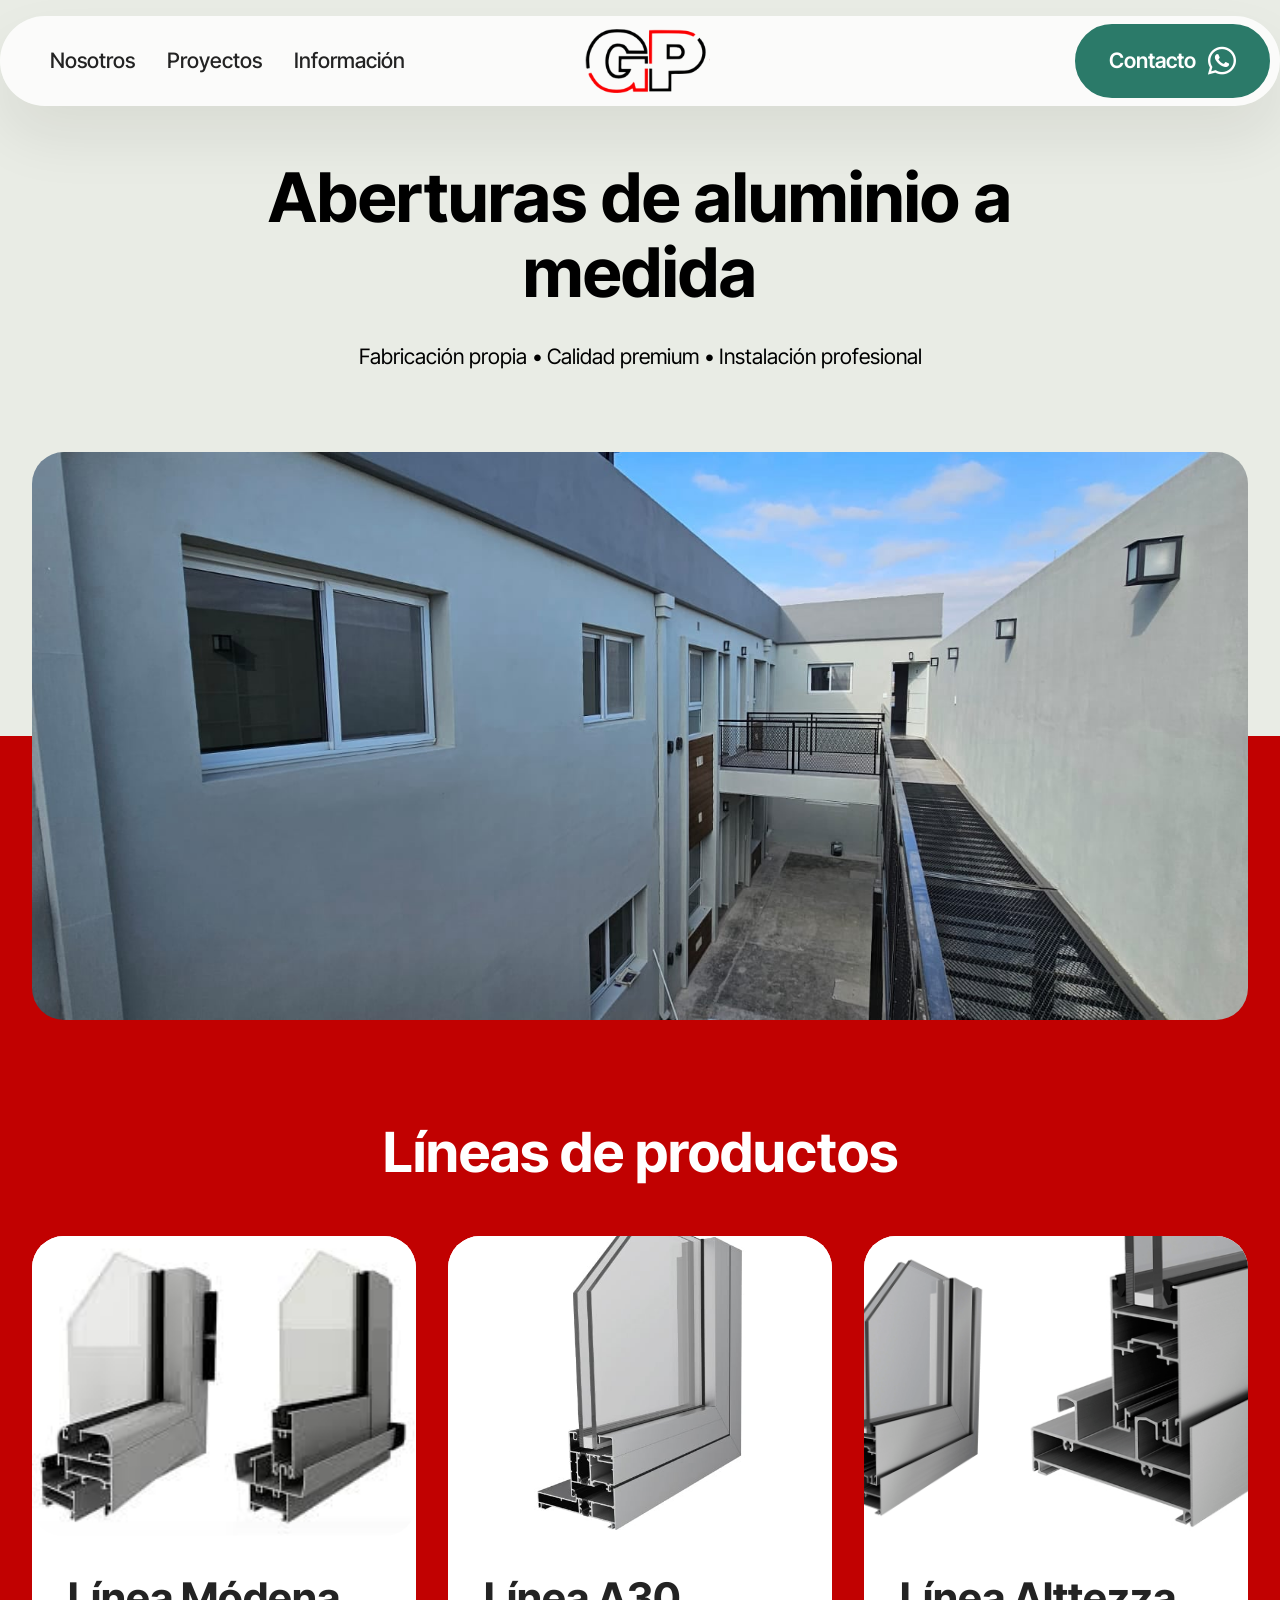
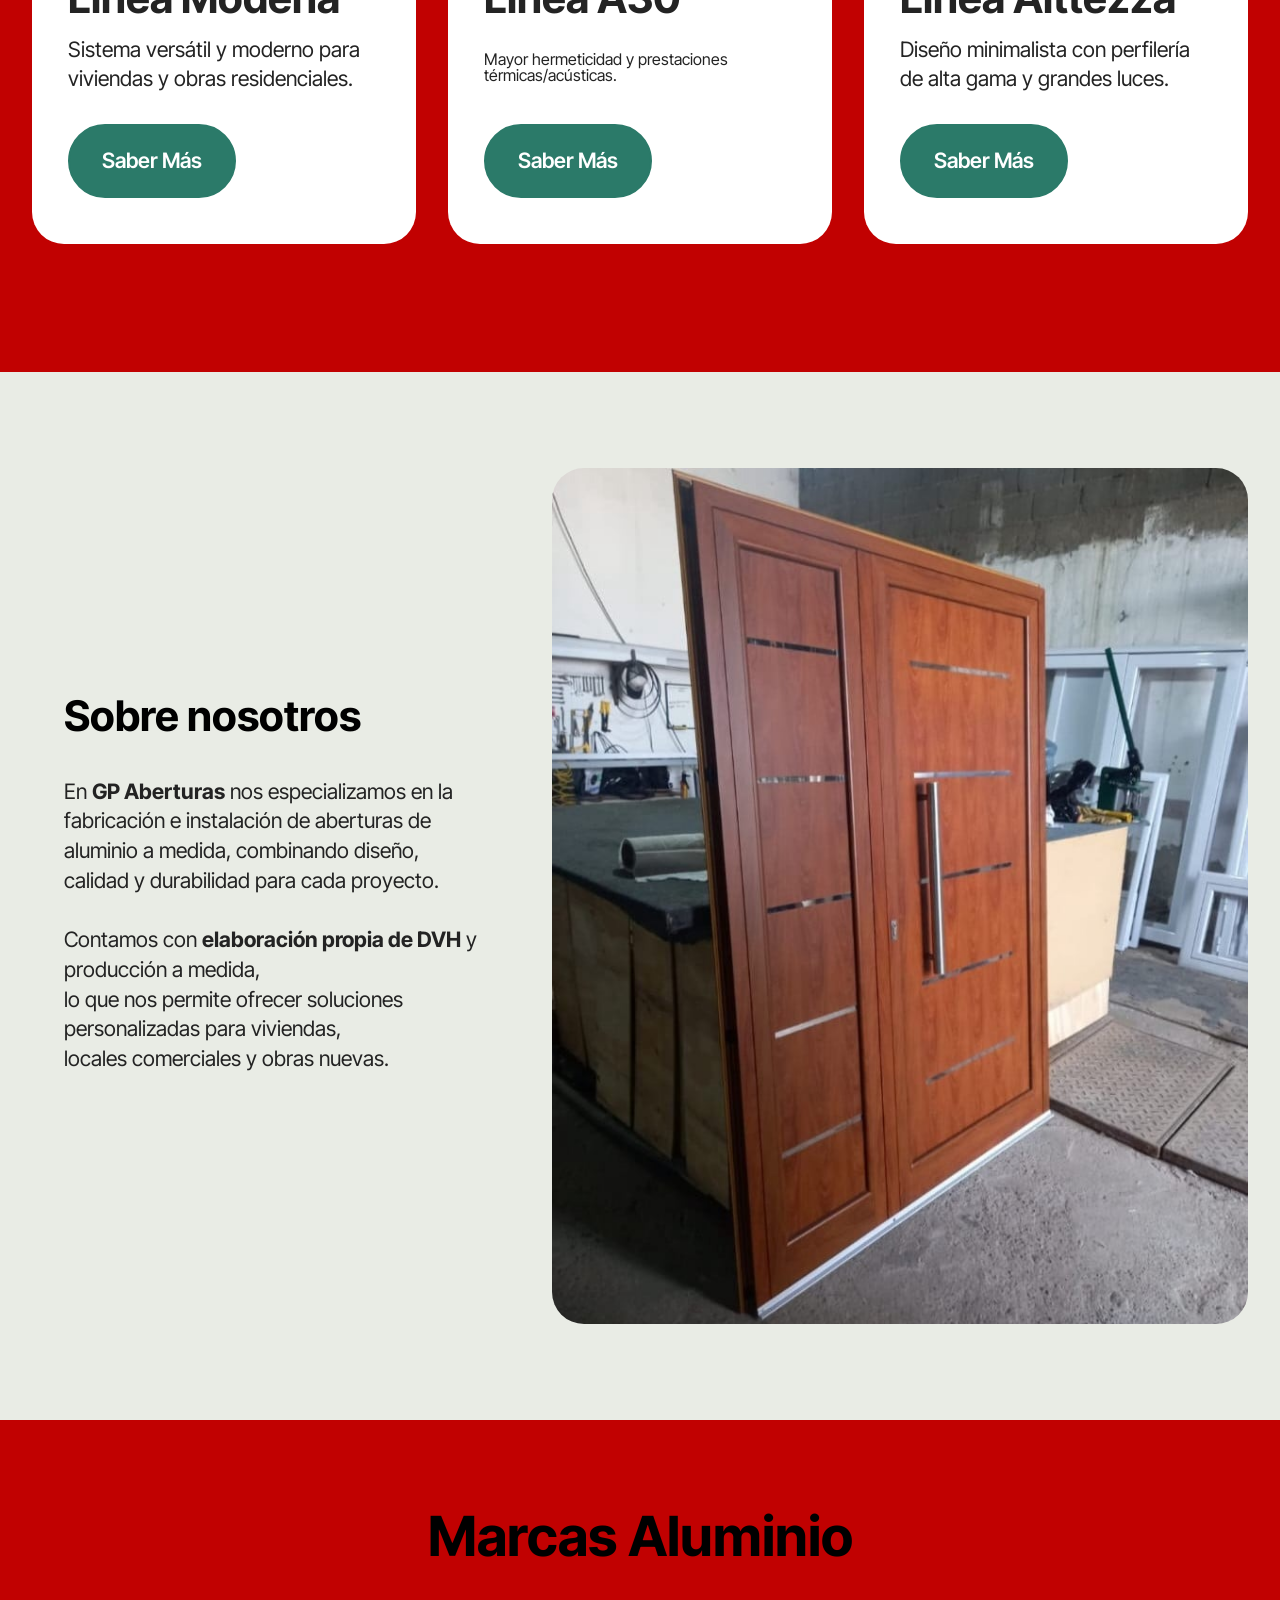
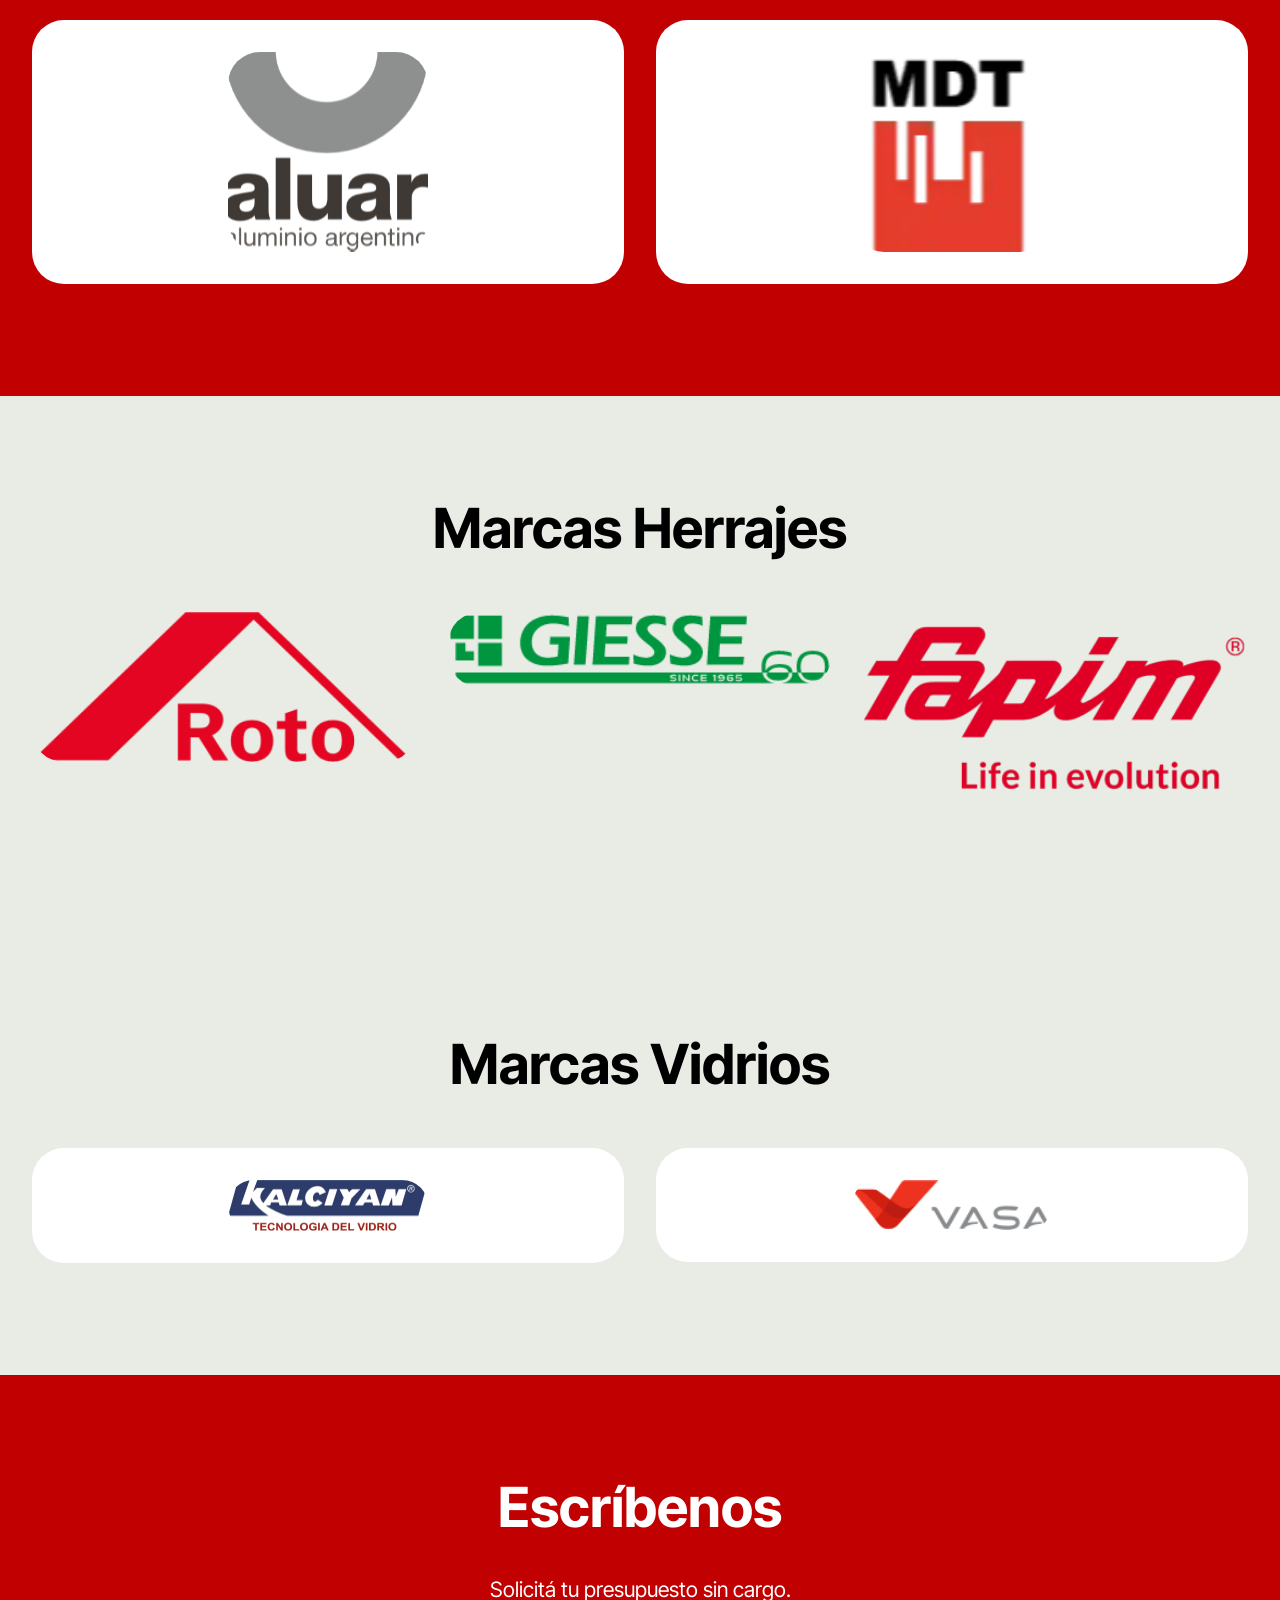
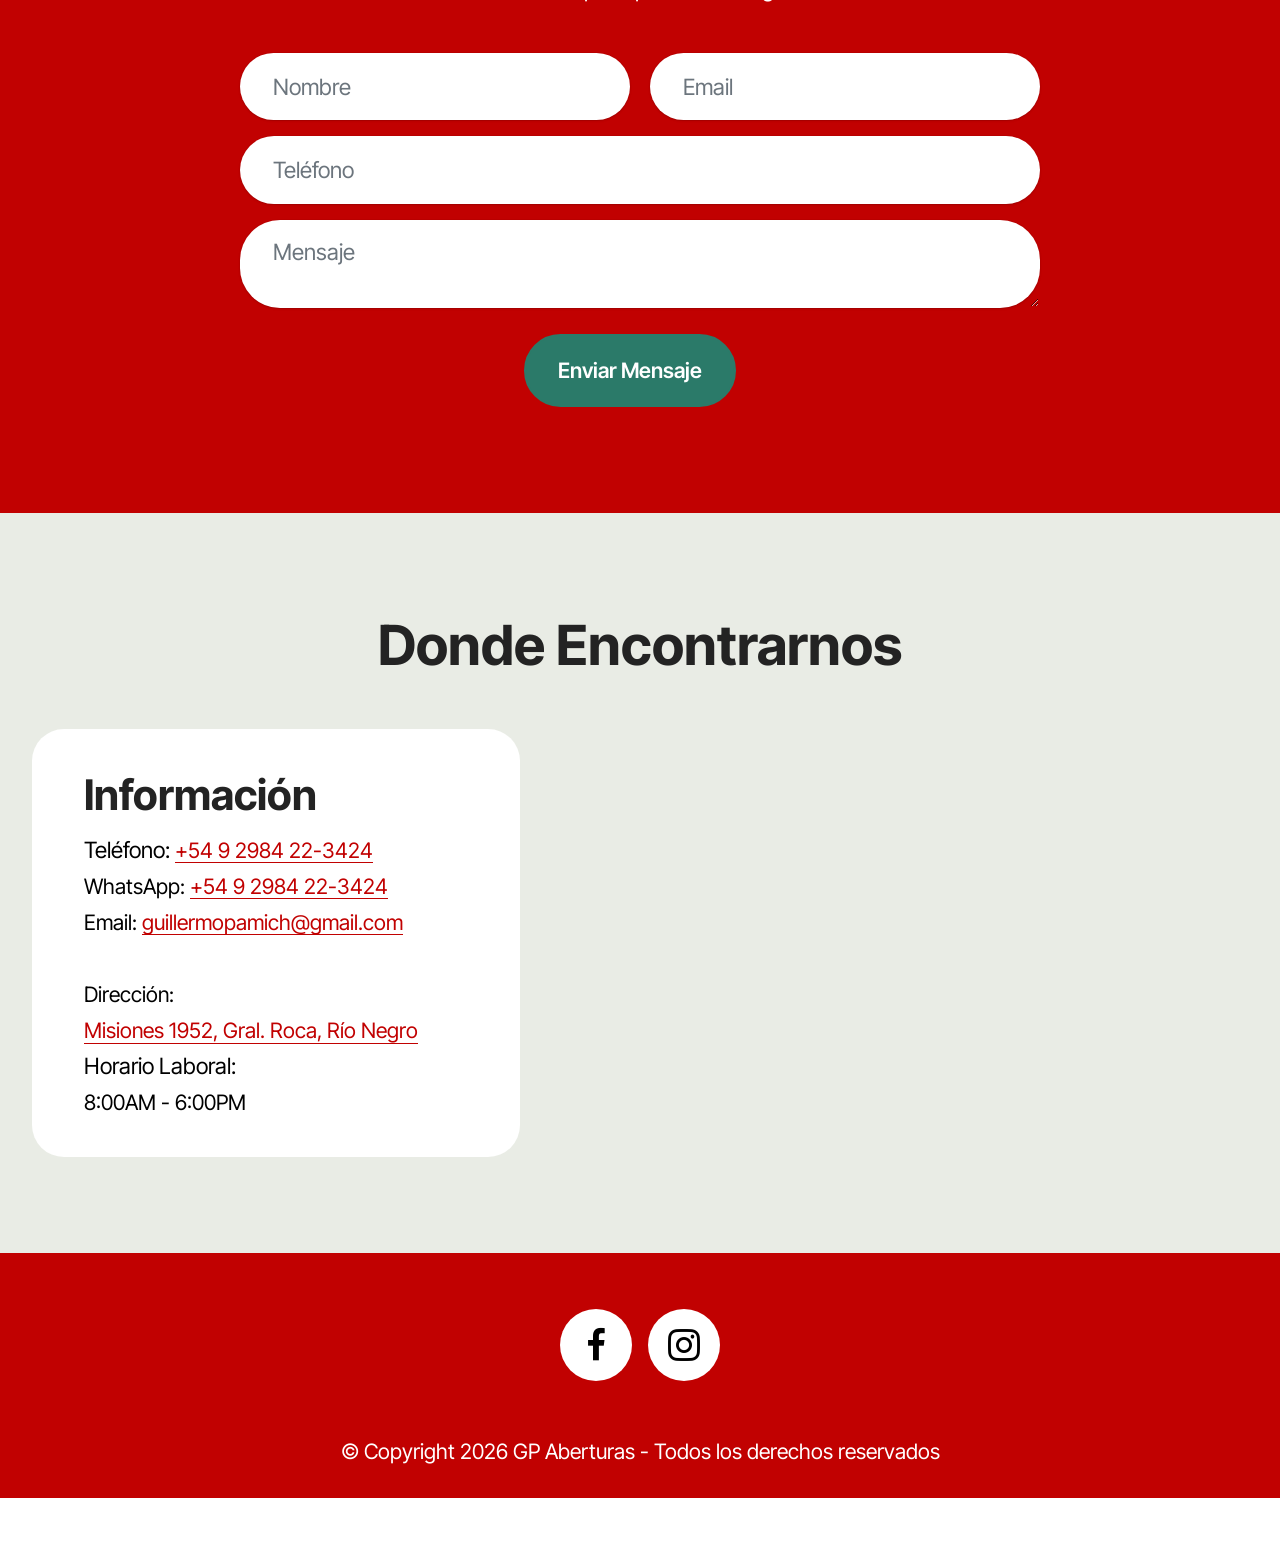
==== commit b4a6e51f: "V2" ====
--- a/index.html
+++ b/index.html
@@ -19,7 +19,7 @@
   <link rel="stylesheet" href="assets/theme/css/style.css">
   <link rel="preload" href="https://fonts.googleapis.com/css?family=Inter+Tight:100,200,300,400,500,600,700,800,900,100i,200i,300i,400i,500i,600i,700i,800i,900i&display=swap" as="style" onload="this.onload=null;this.rel='stylesheet'">
   <noscript><link rel="stylesheet" href="https://fonts.googleapis.com/css?family=Inter+Tight:100,200,300,400,500,600,700,800,900,100i,200i,300i,400i,500i,600i,700i,800i,900i&display=swap"></noscript>
-  <link rel="preload" as="style" href="assets/mobirise/css/mbr-additional.css?v=buImWE"><link rel="stylesheet" href="assets/mobirise/css/mbr-additional.css?v=buImWE" type="text/css">
+  <link rel="preload" as="style" href="assets/mobirise/css/mbr-additional.css?v=5h9Ng7"><link rel="stylesheet" href="assets/mobirise/css/mbr-additional.css?v=5h9Ng7" type="text/css">
 
   
   
@@ -53,7 +53,7 @@
 						<a class="nav-link link text-black text-primary display-4" href="index.html#header01-7">Nosotros</a>
 					</li>
 					<li class="nav-item">
-						<a class="nav-link link text-black show display-4" href="https://mobiri.se" aria-expanded="false">Proyectos</a>
+						<a class="nav-link link text-black show text-primary display-4" href="page1.html#gallery02-1n" aria-expanded="false">Proyectos</a>
 					</li>
 					<li class="nav-item">
 						<a class="nav-link link text-black text-primary display-4" href="index.html#contacts02-9">Información</a>
@@ -332,7 +332,7 @@
         </div>
         <div class="row justify-content-center mt-4">
             <div class="col-lg-8 mx-auto mbr-form" data-form-type="formoid">
-                <form action="https://mobirise.eu/" method="POST" class="mbr-form form-with-styler" data-form-title="Form Name"><input type="hidden" name="email" data-form-email="true" value="07PgJyDTq3P47PB34L/ILdq33E8MfAi6Vea3xxfgucXVdPIzgQzEFydpB6JuvFlgNOpFYOXQuQmx5AfjOV59jzxxgqS6MIO7gfAmyMVut5vm2bn9xb51Ho1TMjbT5QyL">
+                <form action="https://mobirise.eu/" method="POST" class="mbr-form form-with-styler" data-form-title="Form Name"><input type="hidden" name="email" data-form-email="true" value="IhCyDHPImvE+J4sBqfklKf9Fts9AkiVlJiVIaZfyMVIfwjueoALeOOKNDgV/sBWF6VwYuUV2em6QxGh62ENQ7XAjn0+VUmMdQWAb84pZ69nlCViTjrYhuCcWzDTH078C">
                     <div class="row">
                         <div hidden="hidden" data-form-alert="" class="alert alert-success col-12">¡Gracias por escribirnos! Responderemos a la brevedad</div>
                         <div hidden="hidden" data-form-alert-danger="" class="alert alert-danger col-12">
@@ -426,7 +426,7 @@
             </div>
         </div>
     </div>
-</section><section class="display-7" style="padding: 0;align-items: center;justify-content: center;flex-wrap: wrap;    align-content: center;display: flex;position: relative;height: 4rem;"><a href="https://mobiri.se/" style="flex: 1 1;height: 4rem;position: absolute;width: 100%;z-index: 1;"><img alt="" style="height: 4rem;" src="[data-uri]"></a><p style="margin: 0;text-align: center;" class="display-7">&#8204;</p><a style="z-index:1" href="https://mobirise.com/builder/ai-website-builder.html">Free AI Website Builder</a></section><script src="assets/bootstrap/js/bootstrap.bundle.min.js"></script>  <script src="assets/smoothscroll/smooth-scroll.js"></script>  <script src="assets/ytplayer/index.js"></script>  <script src="assets/dropdown/js/navbar-dropdown.js"></script>  <script src="assets/theme/js/script.js"></script>  <script src="assets/formoid/formoid.min.js"></script>  
+</section><section class="display-7" style="padding: 0;align-items: center;justify-content: center;flex-wrap: wrap;    align-content: center;display: flex;position: relative;height: 4rem;"><a href="https://mobiri.se/" style="flex: 1 1;height: 4rem;position: absolute;width: 100%;z-index: 1;"><img alt="" style="height: 4rem;" src="[data-uri]"></a><p style="margin: 0;text-align: center;" class="display-7">&#8204;</p><a style="z-index:1" href="https://mobirise.com/builder/ai-website-creator.html">AI Website Creator</a></section><script src="assets/bootstrap/js/bootstrap.bundle.min.js"></script>  <script src="assets/smoothscroll/smooth-scroll.js"></script>  <script src="assets/ytplayer/index.js"></script>  <script src="assets/dropdown/js/navbar-dropdown.js"></script>  <script src="assets/theme/js/script.js"></script>  <script src="assets/formoid/formoid.min.js"></script>  
   
   
   <input name="animation" type="hidden">
--- a/assets/mobirise/css/mbr-additional.css
+++ b/assets/mobirise/css/mbr-additional.css
@@ -1354,7 +1354,7 @@
   }
 }
 .cid-tJS6uM4N87 {
-  padding-top: 12rem;
+  padding-top: 10rem;
   padding-bottom: 2rem;
   background-color: #e9ece5;
 }
--- a/assets/mobirise/css/mbr-additional.css
+++ b/assets/mobirise/css/mbr-additional.css
@@ -1354,7 +1354,7 @@
   }
 }
 .cid-tJS6uM4N87 {
-  padding-top: 12rem;
+  padding-top: 10rem;
   padding-bottom: 2rem;
   background-color: #e9ece5;
 }
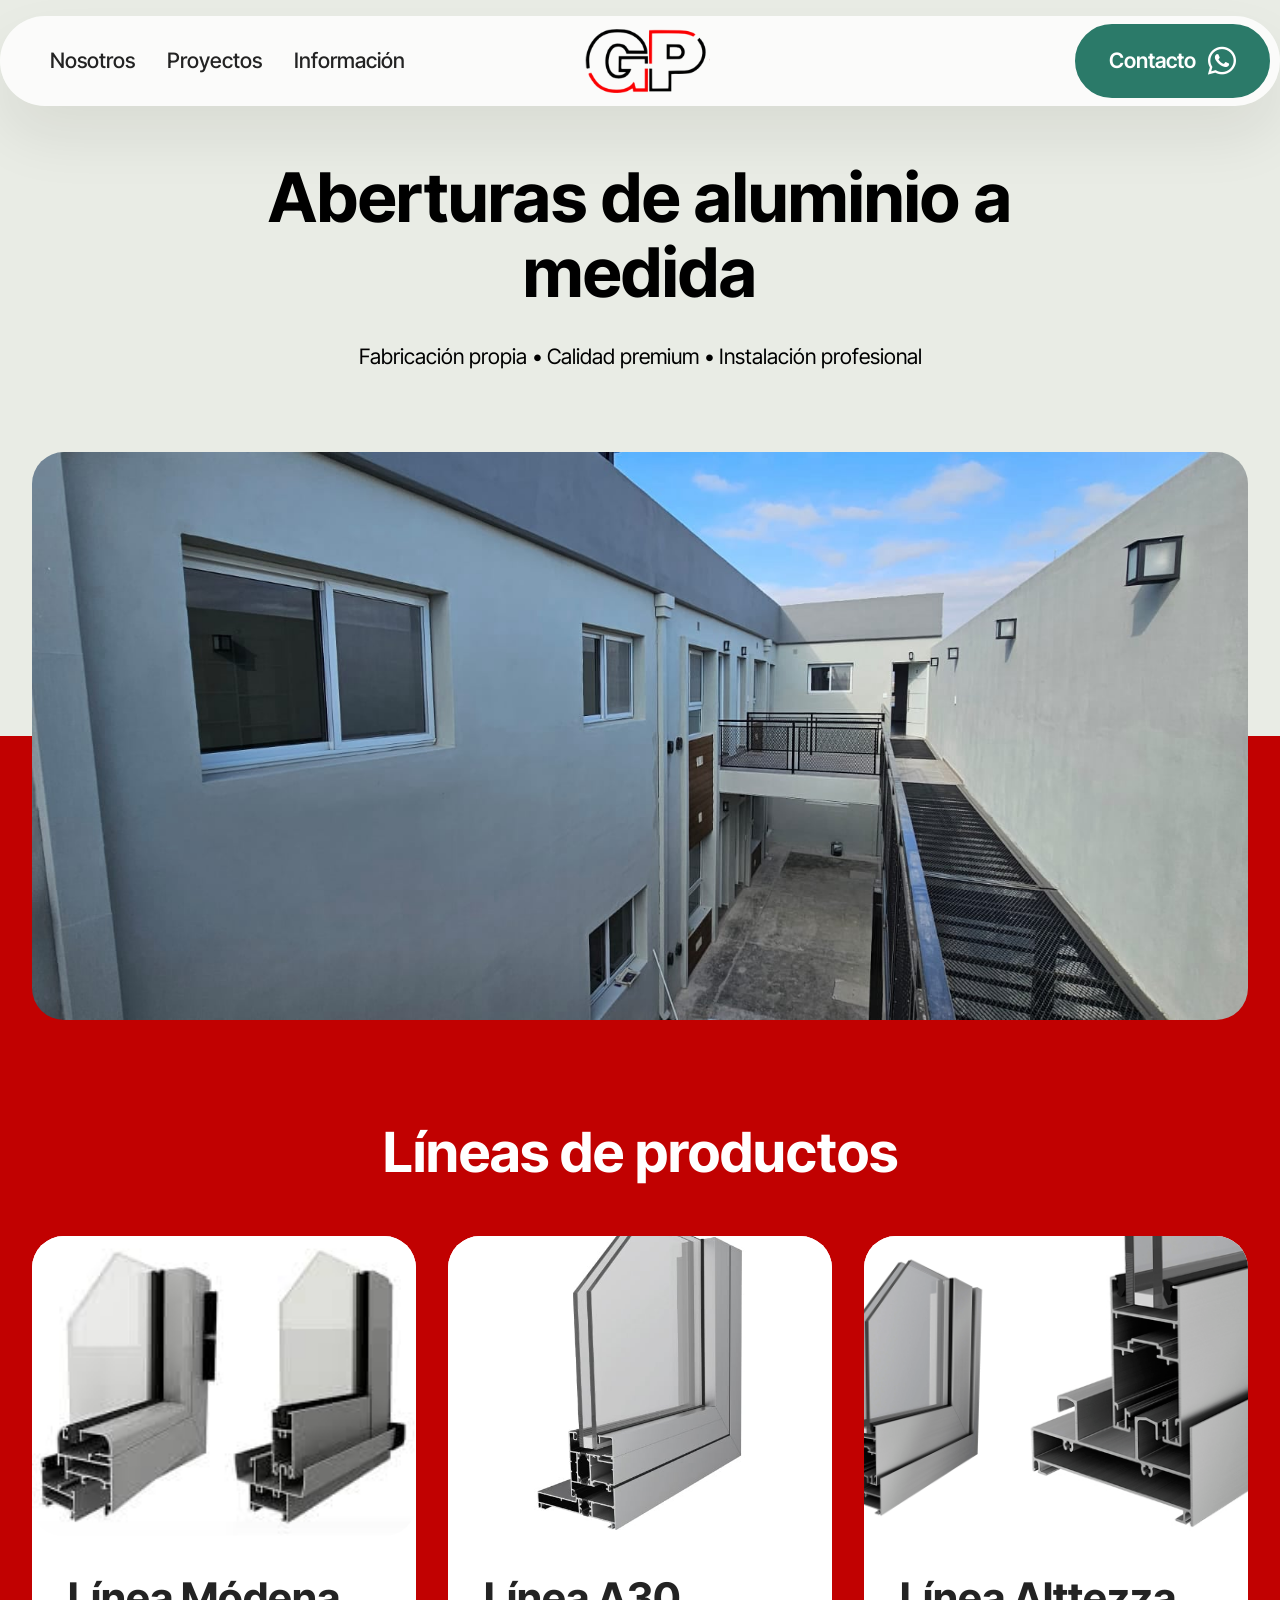
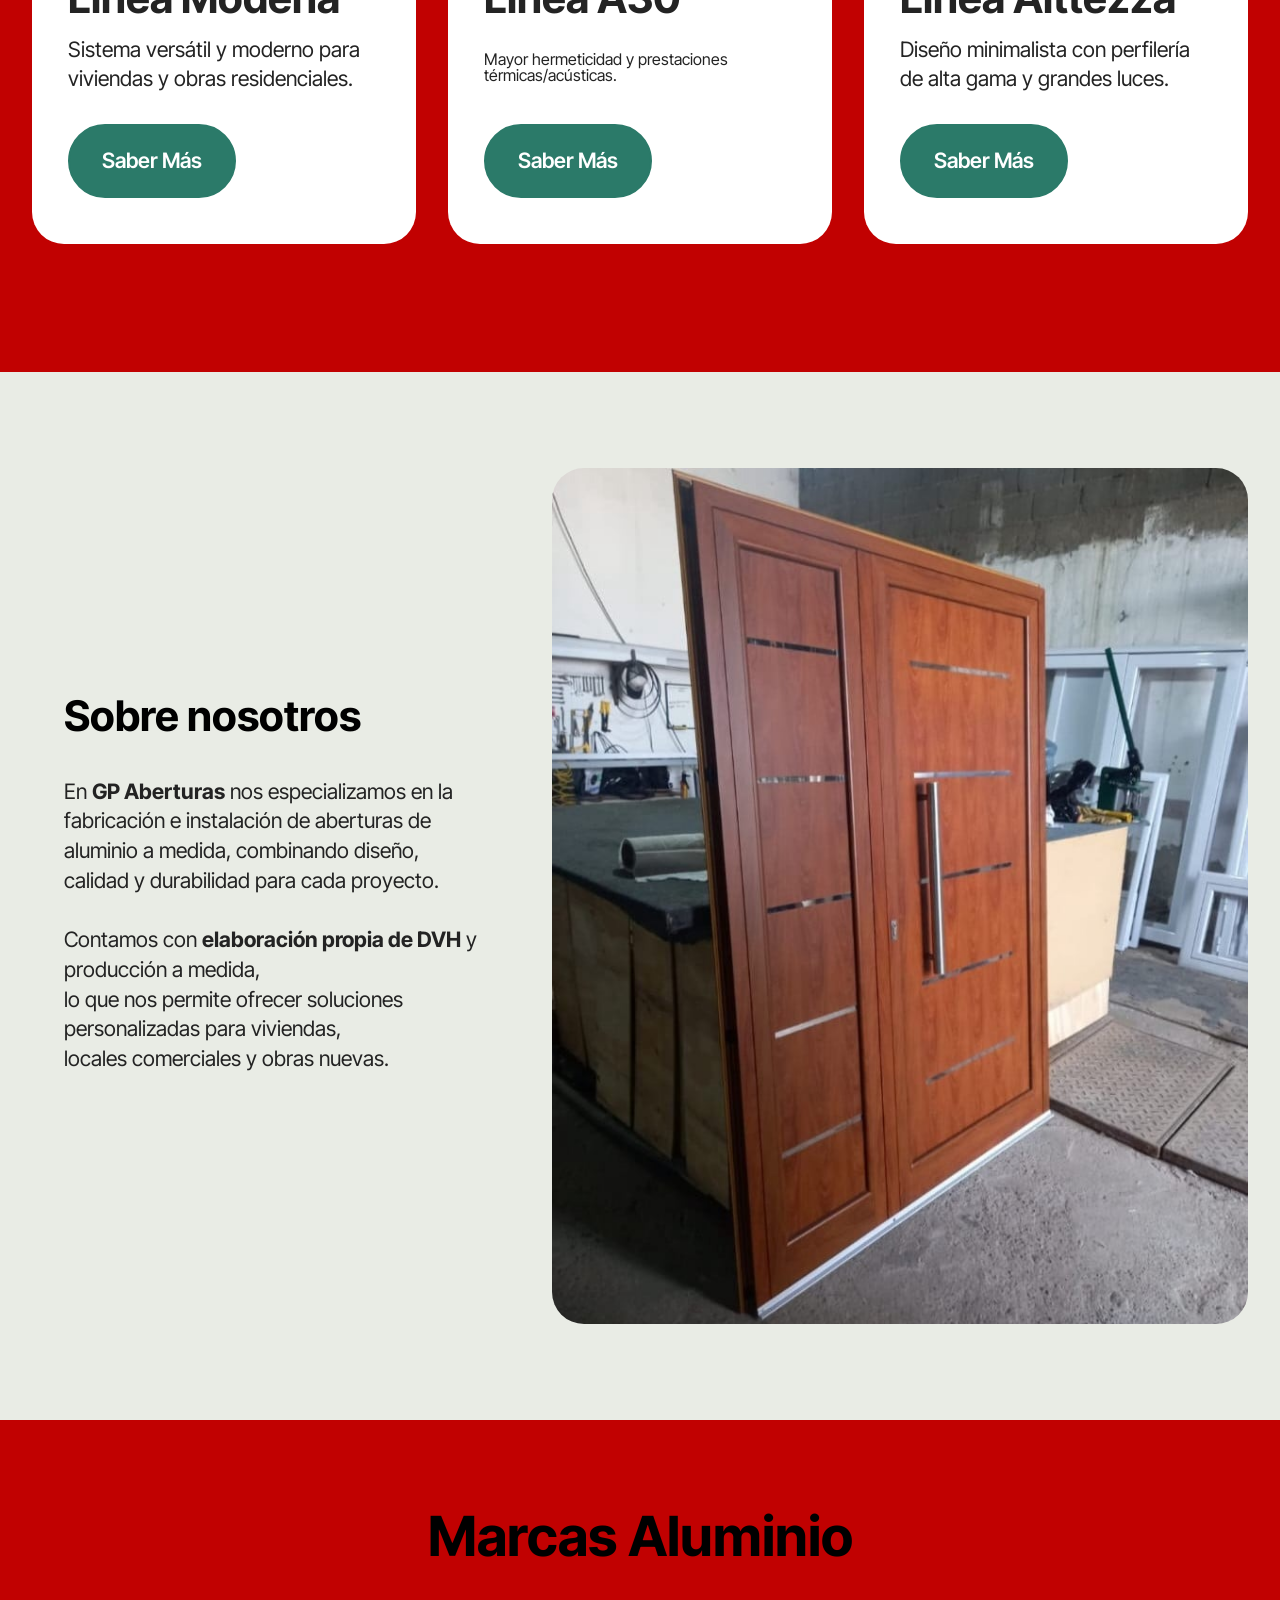
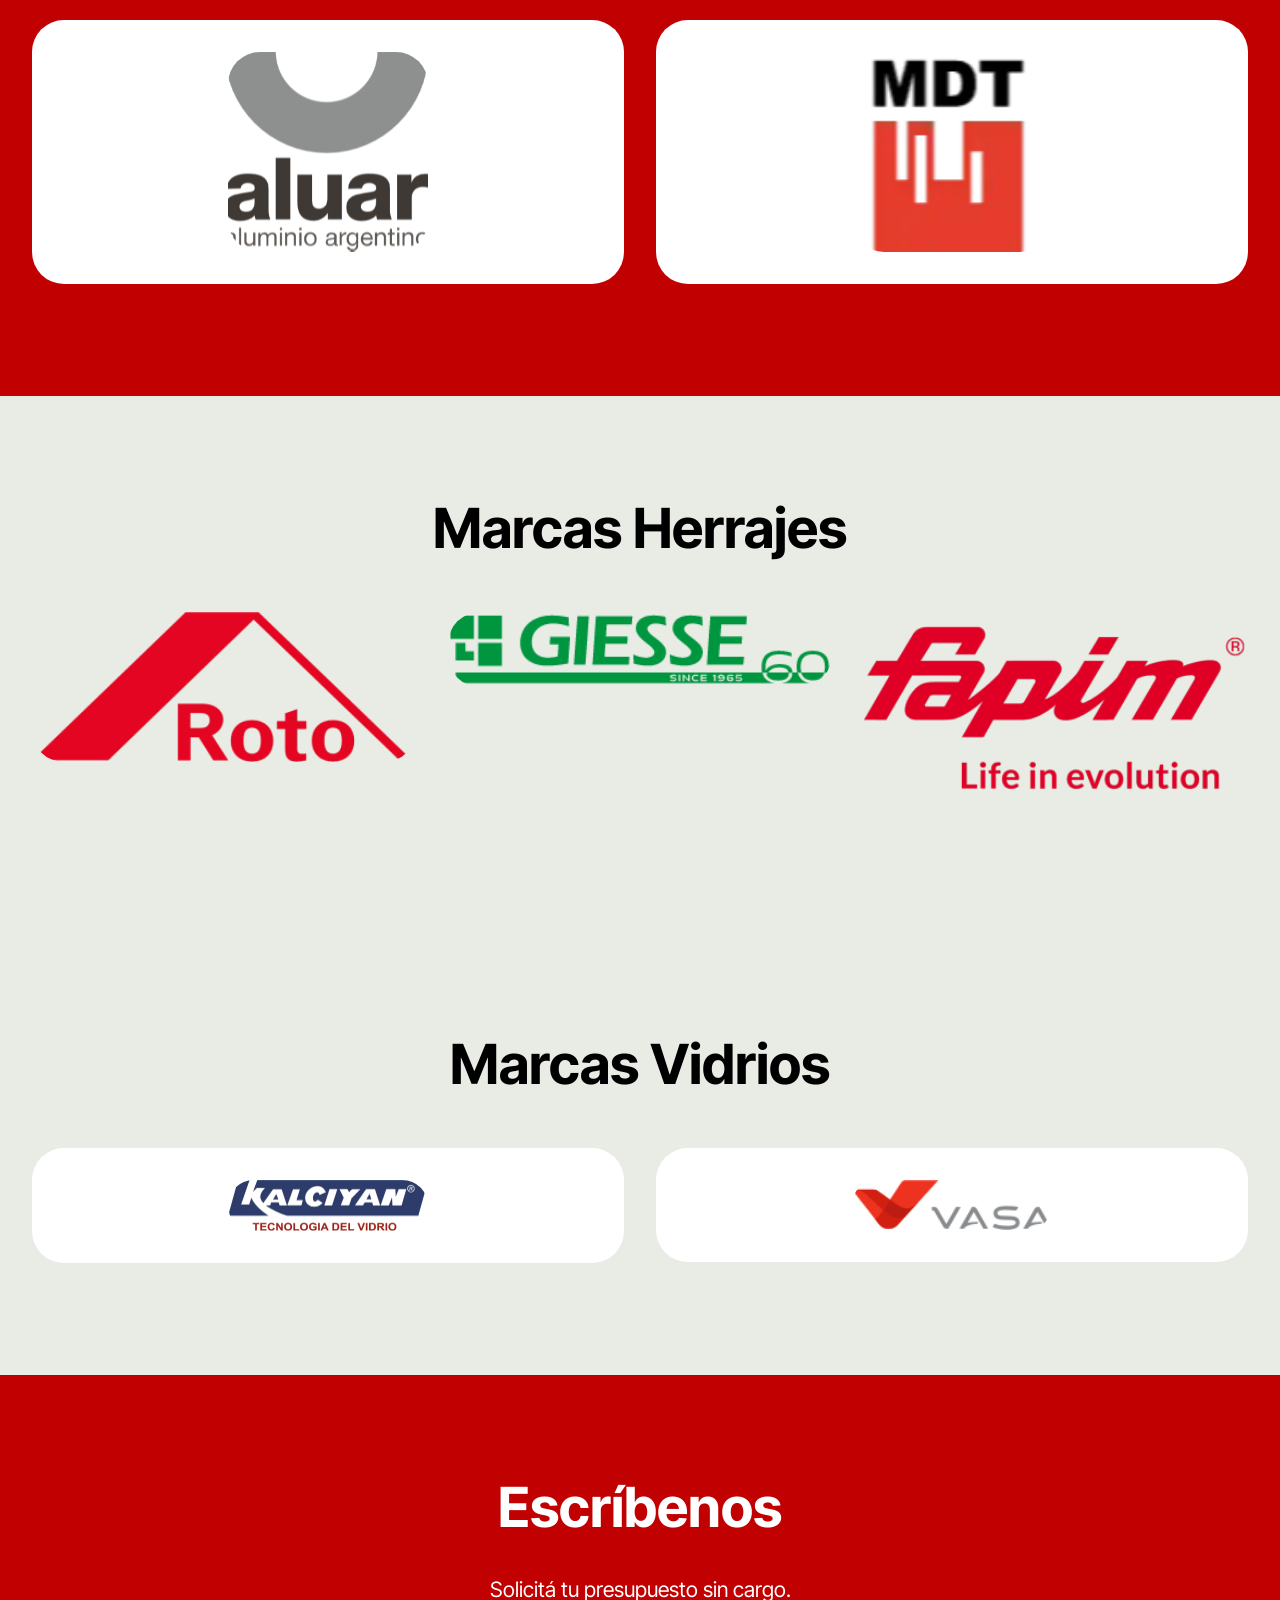
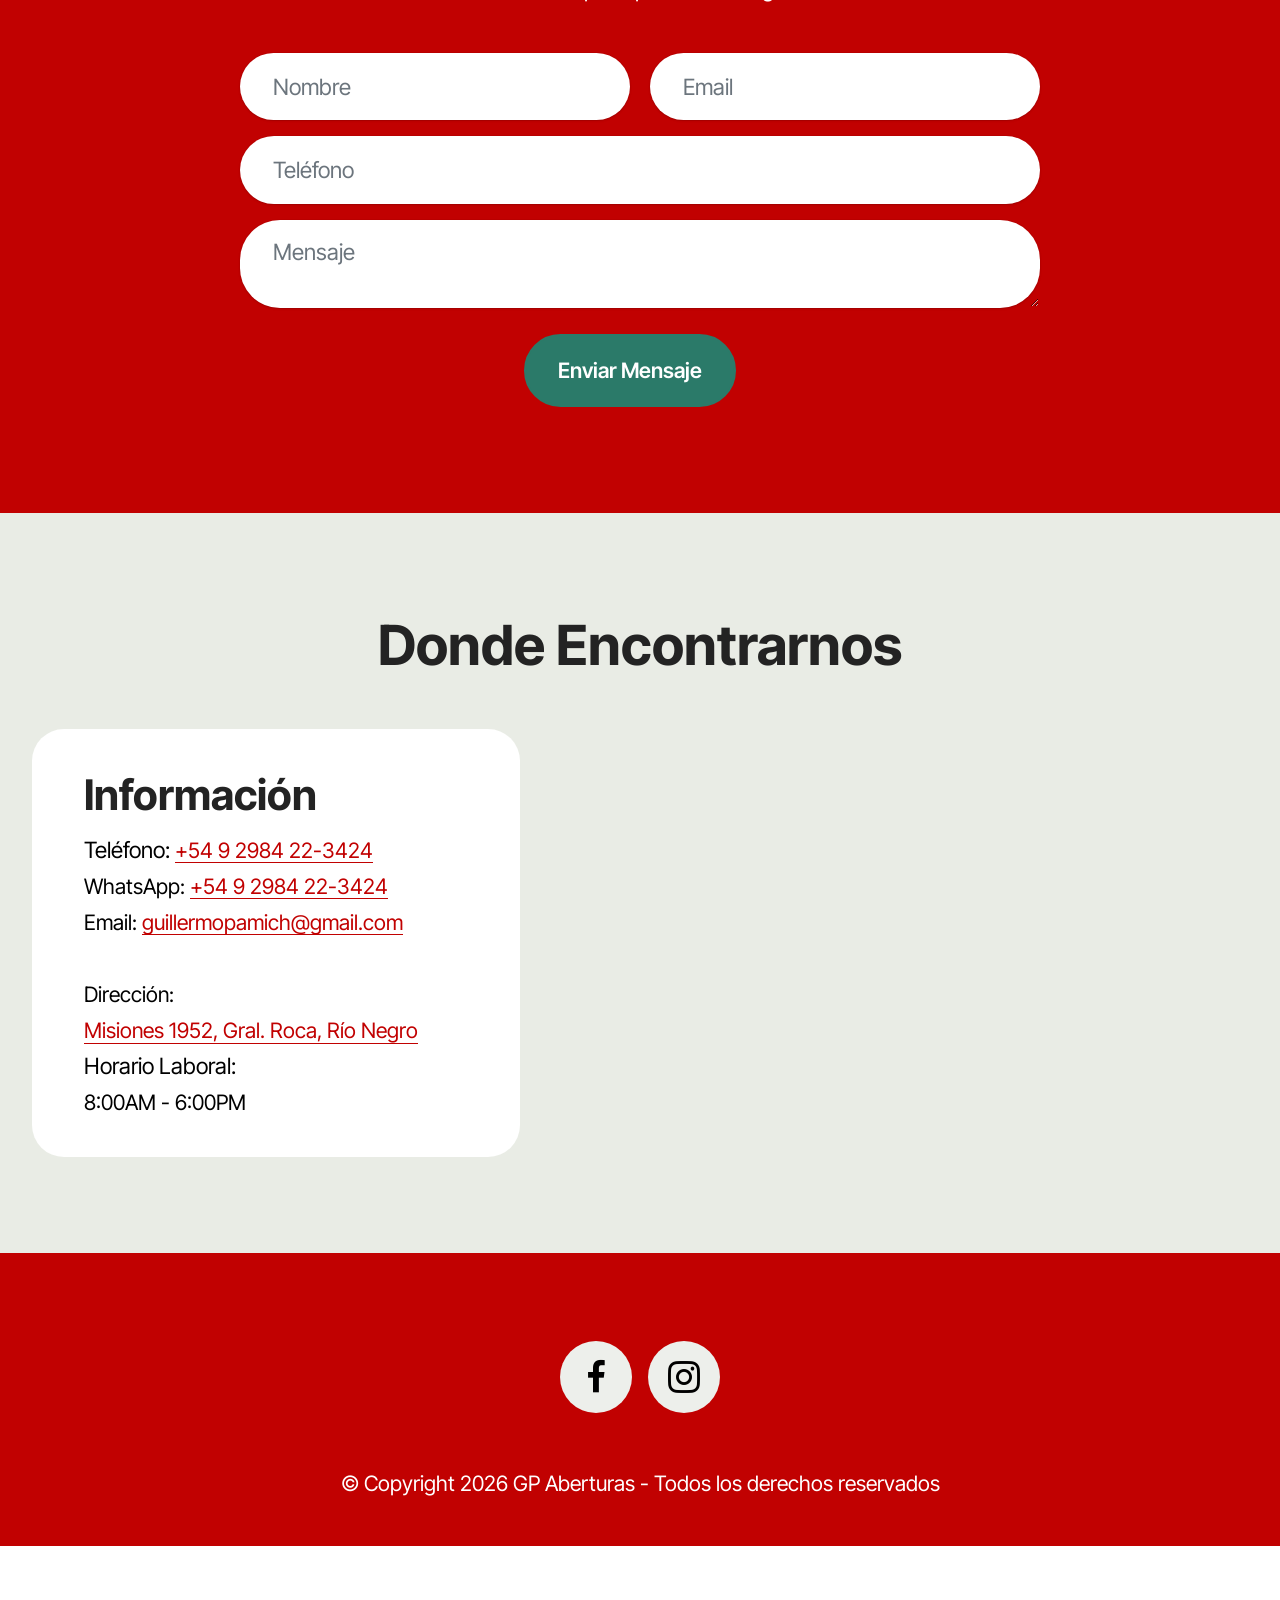
==== commit 340e4bdb: "Cambios proyectos" ====
--- a/index.html
+++ b/index.html
@@ -19,7 +19,7 @@
   <link rel="stylesheet" href="assets/theme/css/style.css">
   <link rel="preload" href="https://fonts.googleapis.com/css?family=Inter+Tight:100,200,300,400,500,600,700,800,900,100i,200i,300i,400i,500i,600i,700i,800i,900i&display=swap" as="style" onload="this.onload=null;this.rel='stylesheet'">
   <noscript><link rel="stylesheet" href="https://fonts.googleapis.com/css?family=Inter+Tight:100,200,300,400,500,600,700,800,900,100i,200i,300i,400i,500i,600i,700i,800i,900i&display=swap"></noscript>
-  <link rel="preload" as="style" href="assets/mobirise/css/mbr-additional.css?v=5h9Ng7"><link rel="stylesheet" href="assets/mobirise/css/mbr-additional.css?v=5h9Ng7" type="text/css">
+  <link rel="preload" as="style" href="assets/mobirise/css/mbr-additional.css?v=ATQY9F"><link rel="stylesheet" href="assets/mobirise/css/mbr-additional.css?v=ATQY9F" type="text/css">
 
   
   
@@ -332,7 +332,7 @@
         </div>
         <div class="row justify-content-center mt-4">
             <div class="col-lg-8 mx-auto mbr-form" data-form-type="formoid">
-                <form action="https://mobirise.eu/" method="POST" class="mbr-form form-with-styler" data-form-title="Form Name"><input type="hidden" name="email" data-form-email="true" value="IhCyDHPImvE+J4sBqfklKf9Fts9AkiVlJiVIaZfyMVIfwjueoALeOOKNDgV/sBWF6VwYuUV2em6QxGh62ENQ7XAjn0+VUmMdQWAb84pZ69nlCViTjrYhuCcWzDTH078C">
+                <form action="https://mobirise.eu/" method="POST" class="mbr-form form-with-styler" data-form-title="Form Name"><input type="hidden" name="email" data-form-email="true" value="jtzxJID2ar4tbAloBv05svl15yEjeiMhMnNcIrA7l67h271MPsJ2y7d+Yfm5ag/ZG0lPz5+cZyYJLdwyBo9H9nlR5V+TGb/f/k86cR3HtcWb6Yy6vEBOlxR9gHT/OUN3">
                     <div class="row">
                         <div hidden="hidden" data-form-alert="" class="alert alert-success col-12">¡Gracias por escribirnos! Responderemos a la brevedad</div>
                         <div hidden="hidden" data-form-alert-danger="" class="alert alert-danger col-12">
@@ -392,7 +392,7 @@
     </div>
 </section>
 
-<section data-bs-version="5.1" class="footer1 programm5 cid-tJS9NNcTLZ" once="footers" id="footer03-8">
+<section data-bs-version="5.1" class="footer3 cid-vamyBR8Vxk" once="footers" id="footer03-1y">
 
         
 
@@ -400,10 +400,9 @@
 
     <div class="container">
         <div class="row">
-
-            
-
-            <div class="col-12">
+            
+
+            <div class="col-12 mt-4">
                 <div class="social-row">
                     <div class="soc-item">
                         <a href="https://mobiri.se/" target="_blank">
@@ -422,11 +421,12 @@
             </div>
             <div class="col-12 mt-5">
                 <p class="mbr-fonts-style copyright display-7">
-                    © Copyright 2026 GP Aberturas - Todos los derechos reservados</p>
-            </div>
-        </div>
-    </div>
-</section><section class="display-7" style="padding: 0;align-items: center;justify-content: center;flex-wrap: wrap;    align-content: center;display: flex;position: relative;height: 4rem;"><a href="https://mobiri.se/" style="flex: 1 1;height: 4rem;position: absolute;width: 100%;z-index: 1;"><img alt="" style="height: 4rem;" src="[data-uri]"></a><p style="margin: 0;text-align: center;" class="display-7">&#8204;</p><a style="z-index:1" href="https://mobirise.com/builder/ai-website-creator.html">AI Website Creator</a></section><script src="assets/bootstrap/js/bootstrap.bundle.min.js"></script>  <script src="assets/smoothscroll/smooth-scroll.js"></script>  <script src="assets/ytplayer/index.js"></script>  <script src="assets/dropdown/js/navbar-dropdown.js"></script>  <script src="assets/theme/js/script.js"></script>  <script src="assets/formoid/formoid.min.js"></script>  
+                    © Copyright 2026 GP Aberturas - Todos los derechos reservados
+                </p>
+            </div>
+        </div>
+    </div>
+</section><section class="display-7" style="padding: 0;align-items: center;justify-content: center;flex-wrap: wrap;    align-content: center;display: flex;position: relative;height: 4rem;"><a href="https://mobiri.se/" style="flex: 1 1;height: 4rem;position: absolute;width: 100%;z-index: 1;"><img alt="" style="height: 4rem;" src="[data-uri]"></a><p style="margin: 0;text-align: center;" class="display-7">&#8204;</p><a style="z-index:1" href="https://mobirise.com/html-builder.html">HTML Website Maker</a></section><script src="assets/bootstrap/js/bootstrap.bundle.min.js"></script>  <script src="assets/smoothscroll/smooth-scroll.js"></script>  <script src="assets/ytplayer/index.js"></script>  <script src="assets/dropdown/js/navbar-dropdown.js"></script>  <script src="assets/theme/js/script.js"></script>  <script src="assets/formoid/formoid.min.js"></script>  
   
   
   <input name="animation" type="hidden">
--- a/assets/mobirise/css/mbr-additional.css
+++ b/assets/mobirise/css/mbr-additional.css
@@ -1768,35 +1768,25 @@
 .cid-tLdYHD757A .item-wrap {
   color: #000000;
 }
-.cid-tJS9NNcTLZ {
+.cid-vamyBR8Vxk {
   padding-top: 3rem;
-  padding-bottom: 2rem;
+  padding-bottom: 3rem;
   background-color: #c10101;
 }
-@media (max-width: 991px) {
-  .cid-tJS9NNcTLZ .container {
-    padding: 0 16px;
-  }
-}
-@media (max-width: 767px) {
-  .cid-tJS9NNcTLZ .container {
-    padding: 0 12px;
-  }
-}
-.cid-tJS9NNcTLZ .social-row {
+.cid-vamyBR8Vxk .social-row {
   display: flex;
   justify-content: center;
   align-items: center;
   flex-wrap: wrap;
 }
-.cid-tJS9NNcTLZ .social-row .soc-item {
+.cid-vamyBR8Vxk .social-row .soc-item {
   margin: 8px;
 }
-.cid-tJS9NNcTLZ .social-row .soc-item a:hover .mbr-iconfont,
-.cid-tJS9NNcTLZ .social-row .soc-item a:focus .mbr-iconfont {
-  background-color: #f7f7f7;
-}
-.cid-tJS9NNcTLZ .social-row .soc-item a .mbr-iconfont {
+.cid-vamyBR8Vxk .social-row .soc-item a:hover .mbr-iconfont,
+.cid-vamyBR8Vxk .social-row .soc-item a:focus .mbr-iconfont {
+  background-color: #ffffff;
+}
+.cid-vamyBR8Vxk .social-row .soc-item a .mbr-iconfont {
   width: 72px;
   height: 72px;
   display: flex;
@@ -1804,15 +1794,15 @@
   justify-content: center;
   border-radius: 100%;
   font-size: 32px;
-  background-color: #ffffff;
+  background-color: #edefeb;
   color: #000000;
   transition: all 0.3s ease-in-out;
 }
-.cid-tJS9NNcTLZ .row-links {
+.cid-vamyBR8Vxk .row-links {
   width: 100%;
   justify-content: center;
 }
-.cid-tJS9NNcTLZ .header-menu {
+.cid-vamyBR8Vxk .header-menu {
   list-style: none;
   display: flex;
   justify-content: center;
@@ -1820,18 +1810,18 @@
   padding: 0;
   margin-bottom: 0;
 }
-.cid-tJS9NNcTLZ .header-menu li {
+.cid-vamyBR8Vxk .header-menu li {
   padding: 0 1rem 1rem 1rem;
 }
-.cid-tJS9NNcTLZ .header-menu li p {
+.cid-vamyBR8Vxk .header-menu li p {
   margin: 0;
 }
-.cid-tJS9NNcTLZ .copyright {
+.cid-vamyBR8Vxk .copyright {
   margin-bottom: 0;
   color: #ffffff;
   text-align: center;
 }
-.cid-tJS9NNcTLZ .mbr-section-title {
+.cid-vamyBR8Vxk .mbr-section-title {
   color: #ffffff;
 }
 .cid-vajk7TCz6L {
@@ -2665,3 +2655,168 @@
 .cid-vadEqLMGvO .content-head {
   max-width: 800px;
 }
+.cid-vamvWpXRpJ {
+  padding-top: 6rem;
+  padding-bottom: 6rem;
+  background-color: #c10101;
+}
+.cid-vamvWpXRpJ .mbr-overlay {
+  background-color: #ffffff;
+  opacity: 0.4;
+}
+.cid-vamvWpXRpJ form .mbr-section-btn {
+  text-align: center;
+  width: 100%;
+}
+.cid-vamvWpXRpJ form .mbr-section-btn .btn {
+  display: inline-flex;
+}
+@media (max-width: 991px) {
+  .cid-vamvWpXRpJ form .mbr-section-btn .btn {
+    width: 100%;
+  }
+}
+.cid-vamvWpXRpJ .content-head {
+  max-width: 800px;
+}
+.cid-vamvWpXRpJ .mbr-section-title {
+  color: #ffffff;
+}
+.cid-vamvWpXRpJ .mbr-section-subtitle {
+  color: #ffffff;
+}
+.cid-vamvppa3HG {
+  padding-top: 5rem;
+  padding-bottom: 5rem;
+  background: #edefeb;
+}
+.cid-vamvppa3HG .mbr-fallback-image.disabled {
+  display: none;
+}
+.cid-vamvppa3HG .mbr-fallback-image {
+  display: block;
+  background-size: cover;
+  background-position: center center;
+  width: 100%;
+  height: 100%;
+  position: absolute;
+  top: 0;
+}
+@media (max-width: 992px) {
+  .cid-vamvppa3HG .row .map-wrapper {
+    margin-top: 2rem;
+  }
+}
+@media (max-width: 767px) {
+  .cid-vamvppa3HG .row .map-wrapper {
+    margin-top: 1rem;
+  }
+}
+.cid-vamvppa3HG .google-map {
+  height: 100%;
+  position: relative;
+}
+.cid-vamvppa3HG .google-map iframe {
+  height: 100%;
+  width: 100%;
+}
+@media (max-width: 992px) {
+  .cid-vamvppa3HG .google-map iframe {
+    min-height: 350px;
+  }
+}
+.cid-vamvppa3HG .google-map [data-state-details] {
+  color: #6b6763;
+  height: 1.5em;
+  margin-top: -0.75em;
+  padding-left: 1.25rem;
+  padding-right: 1.25rem;
+  position: absolute;
+  text-align: center;
+  top: 50%;
+  width: 100%;
+}
+.cid-vamvppa3HG .google-map[data-state] {
+  background: #e9e5dc;
+}
+.cid-vamvppa3HG .google-map[data-state="loading"] [data-state-details] {
+  display: none;
+}
+.cid-vamvppa3HG .card-wrapper {
+  padding: 2.25rem;
+  background: #ffffff;
+}
+@media (min-width: 992px) and (max-width: 1200px) {
+  .cid-vamvppa3HG .card-wrapper {
+    padding: 1.5rem;
+  }
+}
+@media (max-width: 767px) {
+  .cid-vamvppa3HG .card-wrapper {
+    padding: 2rem 1.5rem;
+  }
+}
+.cid-vamvppa3HG ul {
+  list-style-type: none;
+  padding: 0;
+  margin: 0;
+}
+.cid-vamvppa3HG .content-head {
+  max-width: 800px;
+}
+.cid-vamyBR8Vxk {
+  padding-top: 3rem;
+  padding-bottom: 3rem;
+  background-color: #c10101;
+}
+.cid-vamyBR8Vxk .social-row {
+  display: flex;
+  justify-content: center;
+  align-items: center;
+  flex-wrap: wrap;
+}
+.cid-vamyBR8Vxk .social-row .soc-item {
+  margin: 8px;
+}
+.cid-vamyBR8Vxk .social-row .soc-item a:hover .mbr-iconfont,
+.cid-vamyBR8Vxk .social-row .soc-item a:focus .mbr-iconfont {
+  background-color: #ffffff;
+}
+.cid-vamyBR8Vxk .social-row .soc-item a .mbr-iconfont {
+  width: 72px;
+  height: 72px;
+  display: flex;
+  align-items: center;
+  justify-content: center;
+  border-radius: 100%;
+  font-size: 32px;
+  background-color: #edefeb;
+  color: #000000;
+  transition: all 0.3s ease-in-out;
+}
+.cid-vamyBR8Vxk .row-links {
+  width: 100%;
+  justify-content: center;
+}
+.cid-vamyBR8Vxk .header-menu {
+  list-style: none;
+  display: flex;
+  justify-content: center;
+  flex-wrap: wrap;
+  padding: 0;
+  margin-bottom: 0;
+}
+.cid-vamyBR8Vxk .header-menu li {
+  padding: 0 1rem 1rem 1rem;
+}
+.cid-vamyBR8Vxk .header-menu li p {
+  margin: 0;
+}
+.cid-vamyBR8Vxk .copyright {
+  margin-bottom: 0;
+  color: #ffffff;
+  text-align: center;
+}
+.cid-vamyBR8Vxk .mbr-section-title {
+  color: #ffffff;
+}
--- a/assets/mobirise/css/mbr-additional.css
+++ b/assets/mobirise/css/mbr-additional.css
@@ -1768,35 +1768,25 @@
 .cid-tLdYHD757A .item-wrap {
   color: #000000;
 }
-.cid-tJS9NNcTLZ {
+.cid-vamyBR8Vxk {
   padding-top: 3rem;
-  padding-bottom: 2rem;
+  padding-bottom: 3rem;
   background-color: #c10101;
 }
-@media (max-width: 991px) {
-  .cid-tJS9NNcTLZ .container {
-    padding: 0 16px;
-  }
-}
-@media (max-width: 767px) {
-  .cid-tJS9NNcTLZ .container {
-    padding: 0 12px;
-  }
-}
-.cid-tJS9NNcTLZ .social-row {
+.cid-vamyBR8Vxk .social-row {
   display: flex;
   justify-content: center;
   align-items: center;
   flex-wrap: wrap;
 }
-.cid-tJS9NNcTLZ .social-row .soc-item {
+.cid-vamyBR8Vxk .social-row .soc-item {
   margin: 8px;
 }
-.cid-tJS9NNcTLZ .social-row .soc-item a:hover .mbr-iconfont,
-.cid-tJS9NNcTLZ .social-row .soc-item a:focus .mbr-iconfont {
-  background-color: #f7f7f7;
-}
-.cid-tJS9NNcTLZ .social-row .soc-item a .mbr-iconfont {
+.cid-vamyBR8Vxk .social-row .soc-item a:hover .mbr-iconfont,
+.cid-vamyBR8Vxk .social-row .soc-item a:focus .mbr-iconfont {
+  background-color: #ffffff;
+}
+.cid-vamyBR8Vxk .social-row .soc-item a .mbr-iconfont {
   width: 72px;
   height: 72px;
   display: flex;
@@ -1804,15 +1794,15 @@
   justify-content: center;
   border-radius: 100%;
   font-size: 32px;
-  background-color: #ffffff;
+  background-color: #edefeb;
   color: #000000;
   transition: all 0.3s ease-in-out;
 }
-.cid-tJS9NNcTLZ .row-links {
+.cid-vamyBR8Vxk .row-links {
   width: 100%;
   justify-content: center;
 }
-.cid-tJS9NNcTLZ .header-menu {
+.cid-vamyBR8Vxk .header-menu {
   list-style: none;
   display: flex;
   justify-content: center;
@@ -1820,18 +1810,18 @@
   padding: 0;
   margin-bottom: 0;
 }
-.cid-tJS9NNcTLZ .header-menu li {
+.cid-vamyBR8Vxk .header-menu li {
   padding: 0 1rem 1rem 1rem;
 }
-.cid-tJS9NNcTLZ .header-menu li p {
+.cid-vamyBR8Vxk .header-menu li p {
   margin: 0;
 }
-.cid-tJS9NNcTLZ .copyright {
+.cid-vamyBR8Vxk .copyright {
   margin-bottom: 0;
   color: #ffffff;
   text-align: center;
 }
-.cid-tJS9NNcTLZ .mbr-section-title {
+.cid-vamyBR8Vxk .mbr-section-title {
   color: #ffffff;
 }
 .cid-vajk7TCz6L {
@@ -2665,3 +2655,168 @@
 .cid-vadEqLMGvO .content-head {
   max-width: 800px;
 }
+.cid-vamvWpXRpJ {
+  padding-top: 6rem;
+  padding-bottom: 6rem;
+  background-color: #c10101;
+}
+.cid-vamvWpXRpJ .mbr-overlay {
+  background-color: #ffffff;
+  opacity: 0.4;
+}
+.cid-vamvWpXRpJ form .mbr-section-btn {
+  text-align: center;
+  width: 100%;
+}
+.cid-vamvWpXRpJ form .mbr-section-btn .btn {
+  display: inline-flex;
+}
+@media (max-width: 991px) {
+  .cid-vamvWpXRpJ form .mbr-section-btn .btn {
+    width: 100%;
+  }
+}
+.cid-vamvWpXRpJ .content-head {
+  max-width: 800px;
+}
+.cid-vamvWpXRpJ .mbr-section-title {
+  color: #ffffff;
+}
+.cid-vamvWpXRpJ .mbr-section-subtitle {
+  color: #ffffff;
+}
+.cid-vamvppa3HG {
+  padding-top: 5rem;
+  padding-bottom: 5rem;
+  background: #edefeb;
+}
+.cid-vamvppa3HG .mbr-fallback-image.disabled {
+  display: none;
+}
+.cid-vamvppa3HG .mbr-fallback-image {
+  display: block;
+  background-size: cover;
+  background-position: center center;
+  width: 100%;
+  height: 100%;
+  position: absolute;
+  top: 0;
+}
+@media (max-width: 992px) {
+  .cid-vamvppa3HG .row .map-wrapper {
+    margin-top: 2rem;
+  }
+}
+@media (max-width: 767px) {
+  .cid-vamvppa3HG .row .map-wrapper {
+    margin-top: 1rem;
+  }
+}
+.cid-vamvppa3HG .google-map {
+  height: 100%;
+  position: relative;
+}
+.cid-vamvppa3HG .google-map iframe {
+  height: 100%;
+  width: 100%;
+}
+@media (max-width: 992px) {
+  .cid-vamvppa3HG .google-map iframe {
+    min-height: 350px;
+  }
+}
+.cid-vamvppa3HG .google-map [data-state-details] {
+  color: #6b6763;
+  height: 1.5em;
+  margin-top: -0.75em;
+  padding-left: 1.25rem;
+  padding-right: 1.25rem;
+  position: absolute;
+  text-align: center;
+  top: 50%;
+  width: 100%;
+}
+.cid-vamvppa3HG .google-map[data-state] {
+  background: #e9e5dc;
+}
+.cid-vamvppa3HG .google-map[data-state="loading"] [data-state-details] {
+  display: none;
+}
+.cid-vamvppa3HG .card-wrapper {
+  padding: 2.25rem;
+  background: #ffffff;
+}
+@media (min-width: 992px) and (max-width: 1200px) {
+  .cid-vamvppa3HG .card-wrapper {
+    padding: 1.5rem;
+  }
+}
+@media (max-width: 767px) {
+  .cid-vamvppa3HG .card-wrapper {
+    padding: 2rem 1.5rem;
+  }
+}
+.cid-vamvppa3HG ul {
+  list-style-type: none;
+  padding: 0;
+  margin: 0;
+}
+.cid-vamvppa3HG .content-head {
+  max-width: 800px;
+}
+.cid-vamyBR8Vxk {
+  padding-top: 3rem;
+  padding-bottom: 3rem;
+  background-color: #c10101;
+}
+.cid-vamyBR8Vxk .social-row {
+  display: flex;
+  justify-content: center;
+  align-items: center;
+  flex-wrap: wrap;
+}
+.cid-vamyBR8Vxk .social-row .soc-item {
+  margin: 8px;
+}
+.cid-vamyBR8Vxk .social-row .soc-item a:hover .mbr-iconfont,
+.cid-vamyBR8Vxk .social-row .soc-item a:focus .mbr-iconfont {
+  background-color: #ffffff;
+}
+.cid-vamyBR8Vxk .social-row .soc-item a .mbr-iconfont {
+  width: 72px;
+  height: 72px;
+  display: flex;
+  align-items: center;
+  justify-content: center;
+  border-radius: 100%;
+  font-size: 32px;
+  background-color: #edefeb;
+  color: #000000;
+  transition: all 0.3s ease-in-out;
+}
+.cid-vamyBR8Vxk .row-links {
+  width: 100%;
+  justify-content: center;
+}
+.cid-vamyBR8Vxk .header-menu {
+  list-style: none;
+  display: flex;
+  justify-content: center;
+  flex-wrap: wrap;
+  padding: 0;
+  margin-bottom: 0;
+}
+.cid-vamyBR8Vxk .header-menu li {
+  padding: 0 1rem 1rem 1rem;
+}
+.cid-vamyBR8Vxk .header-menu li p {
+  margin: 0;
+}
+.cid-vamyBR8Vxk .copyright {
+  margin-bottom: 0;
+  color: #ffffff;
+  text-align: center;
+}
+.cid-vamyBR8Vxk .mbr-section-title {
+  color: #ffffff;
+}
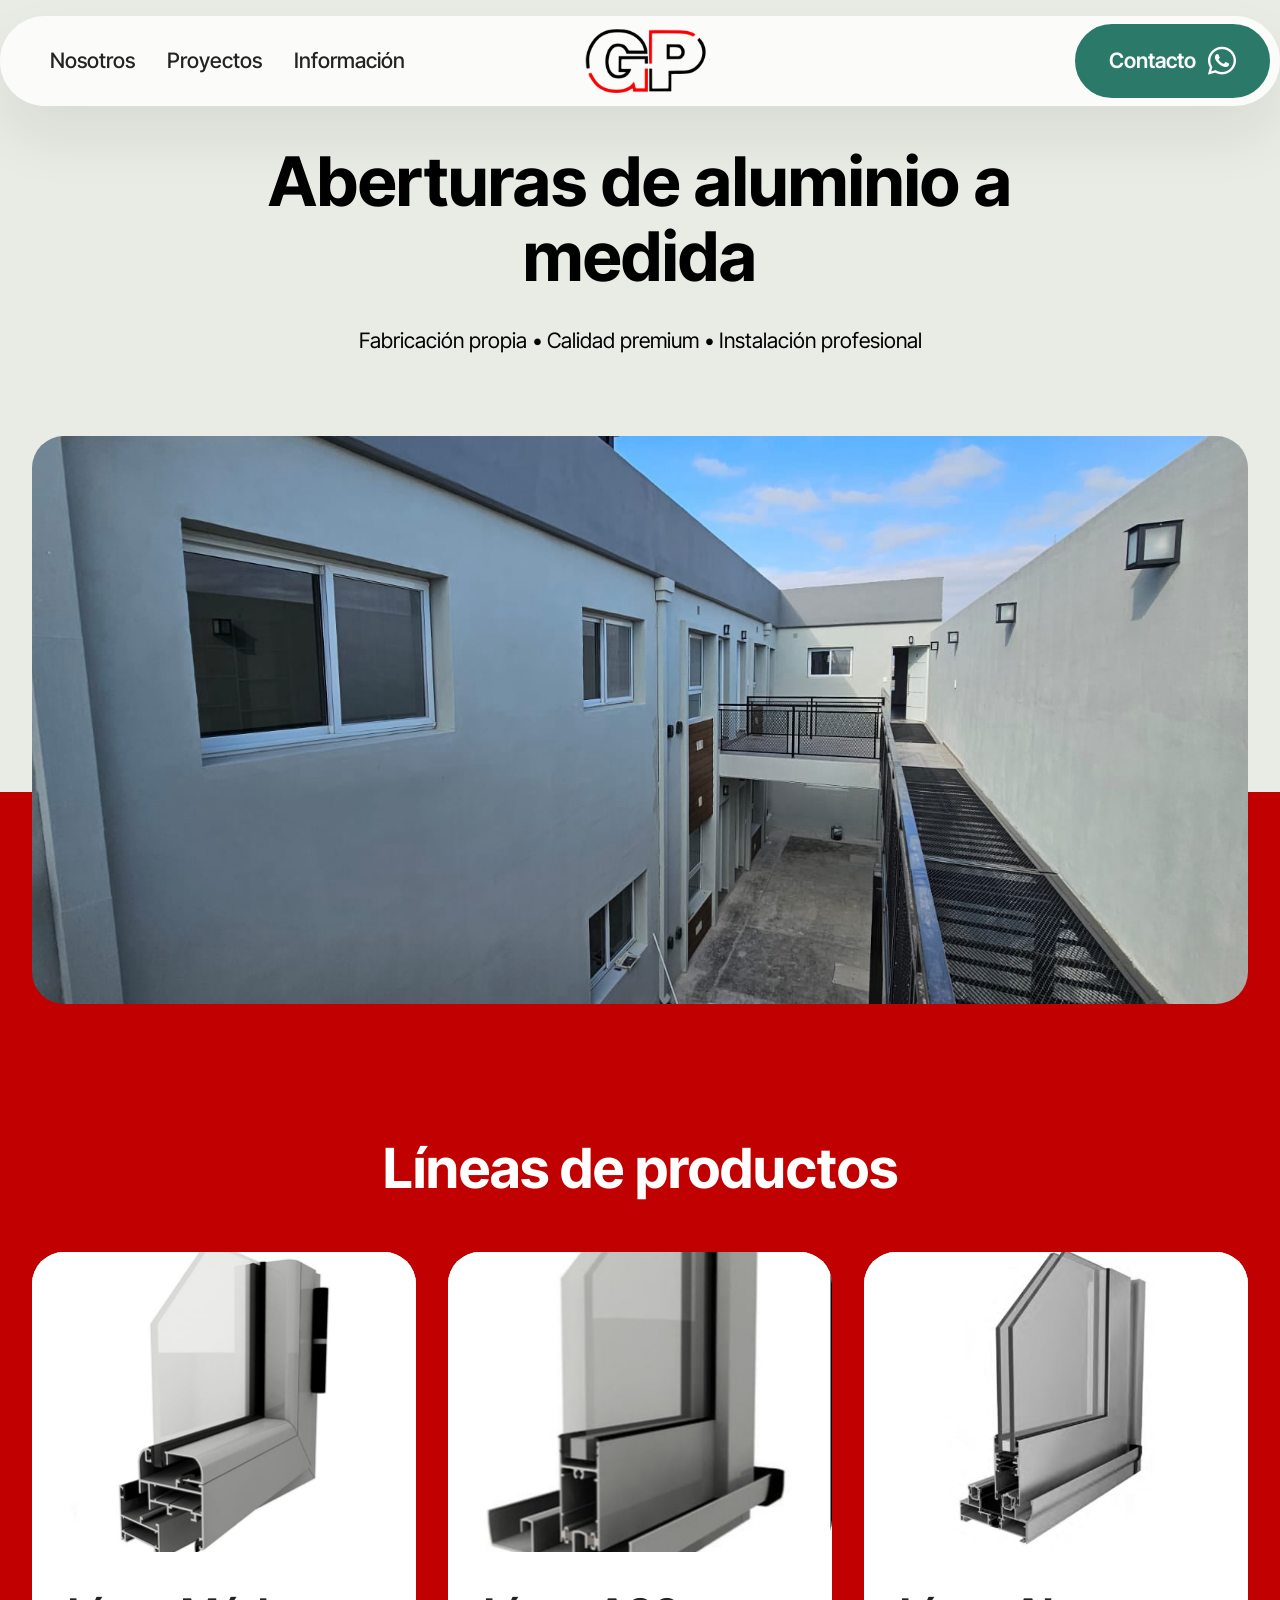
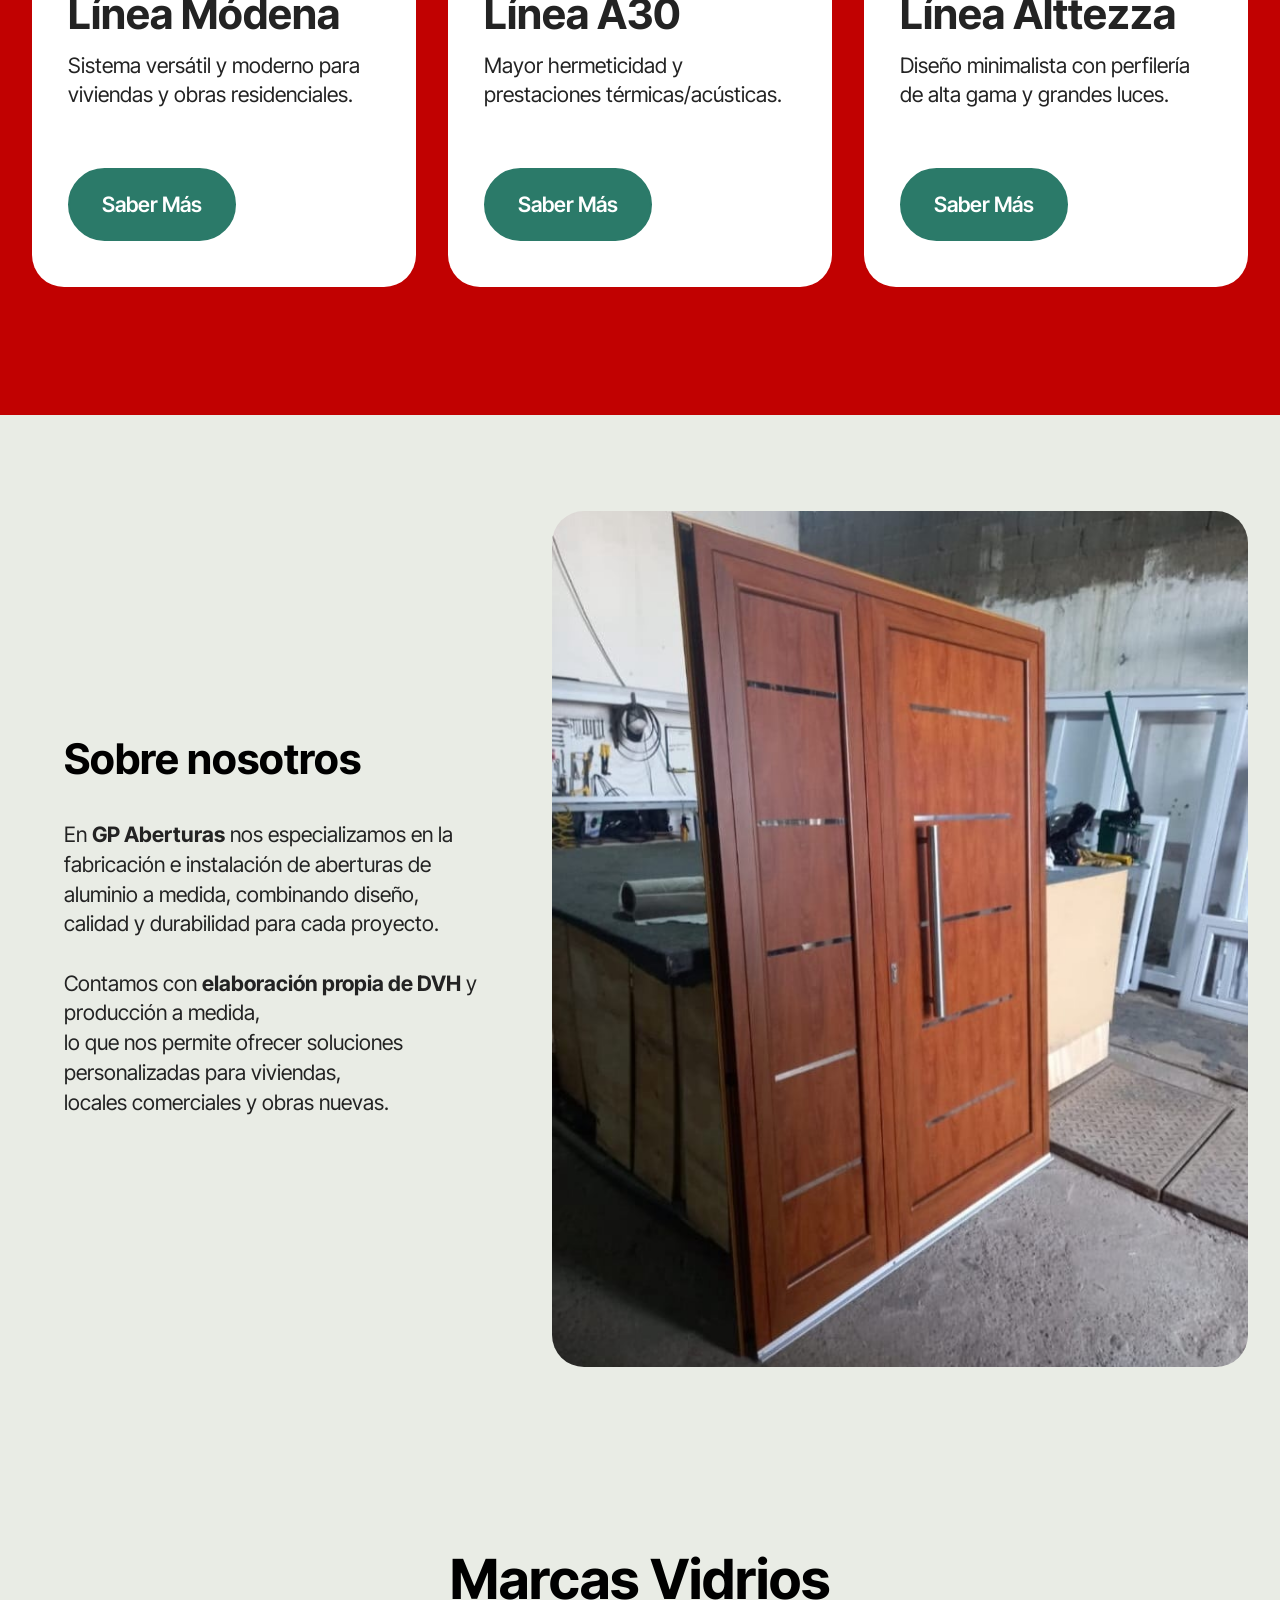
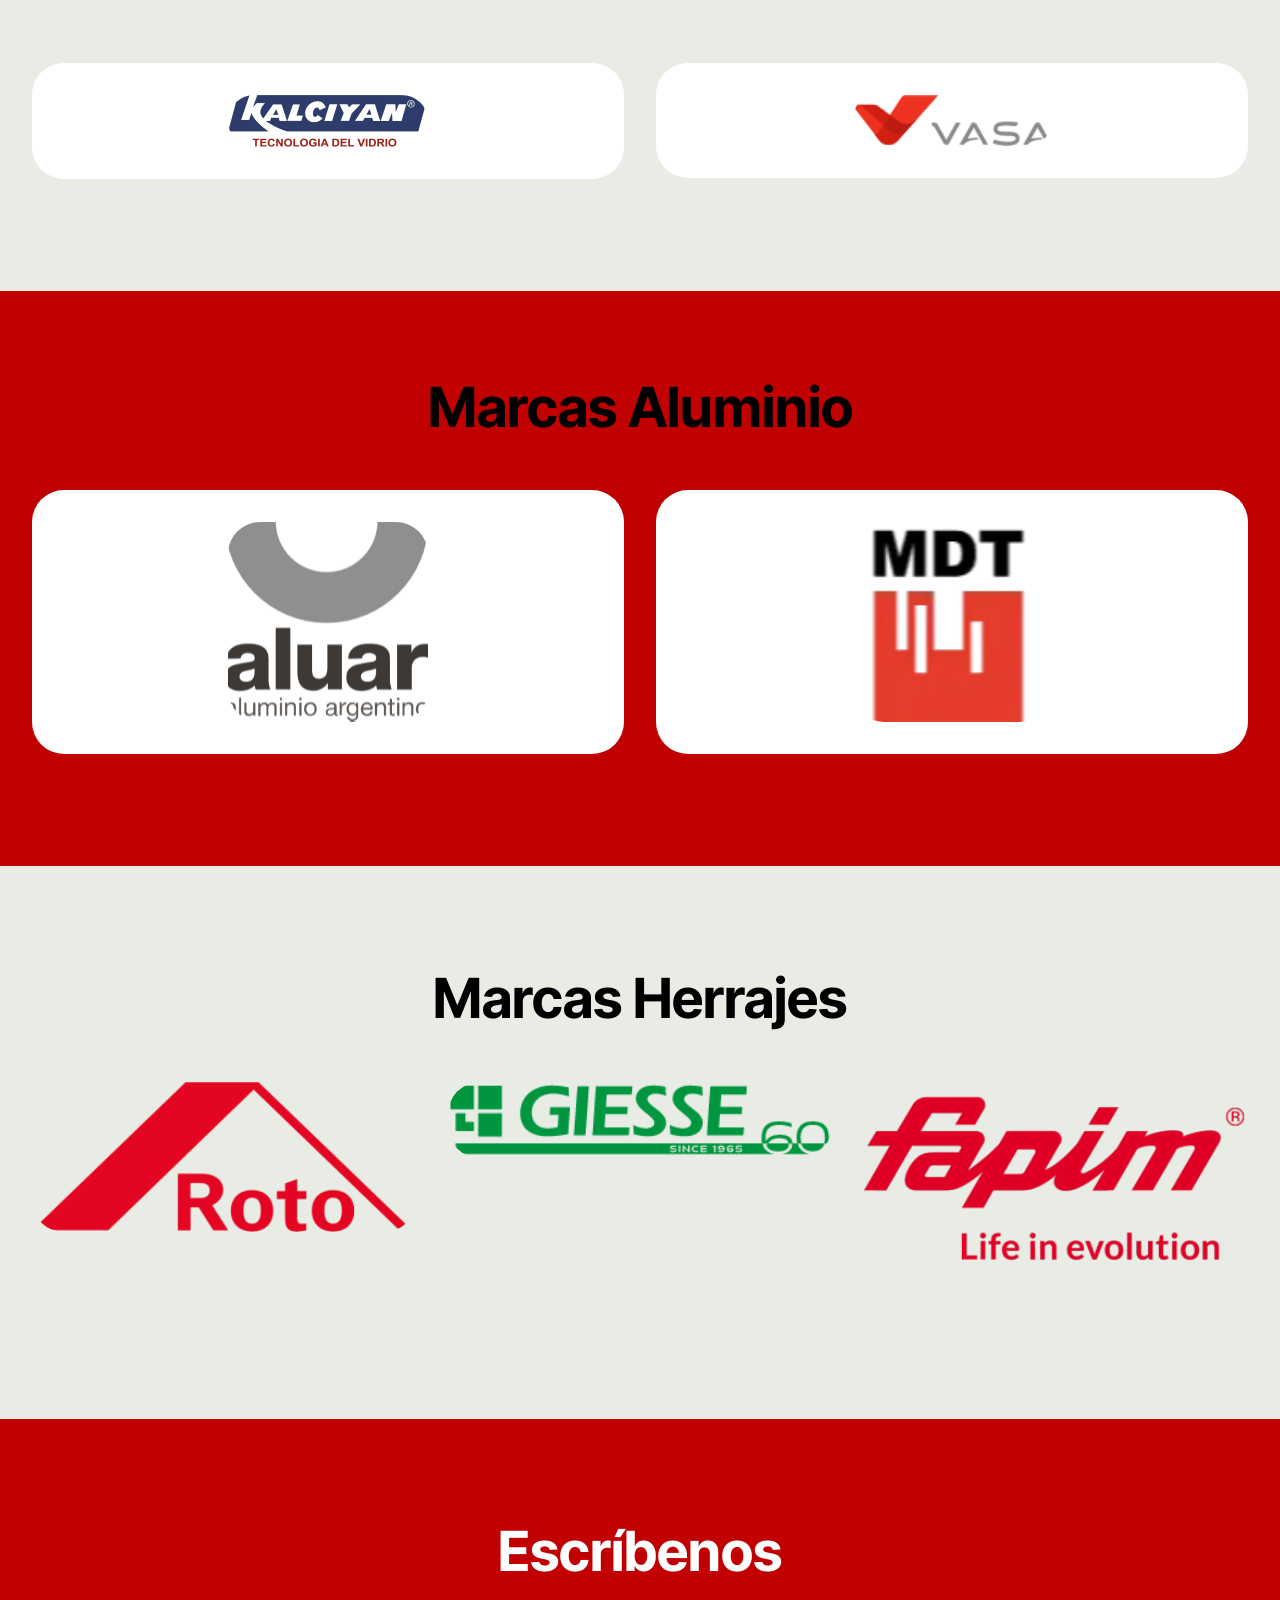
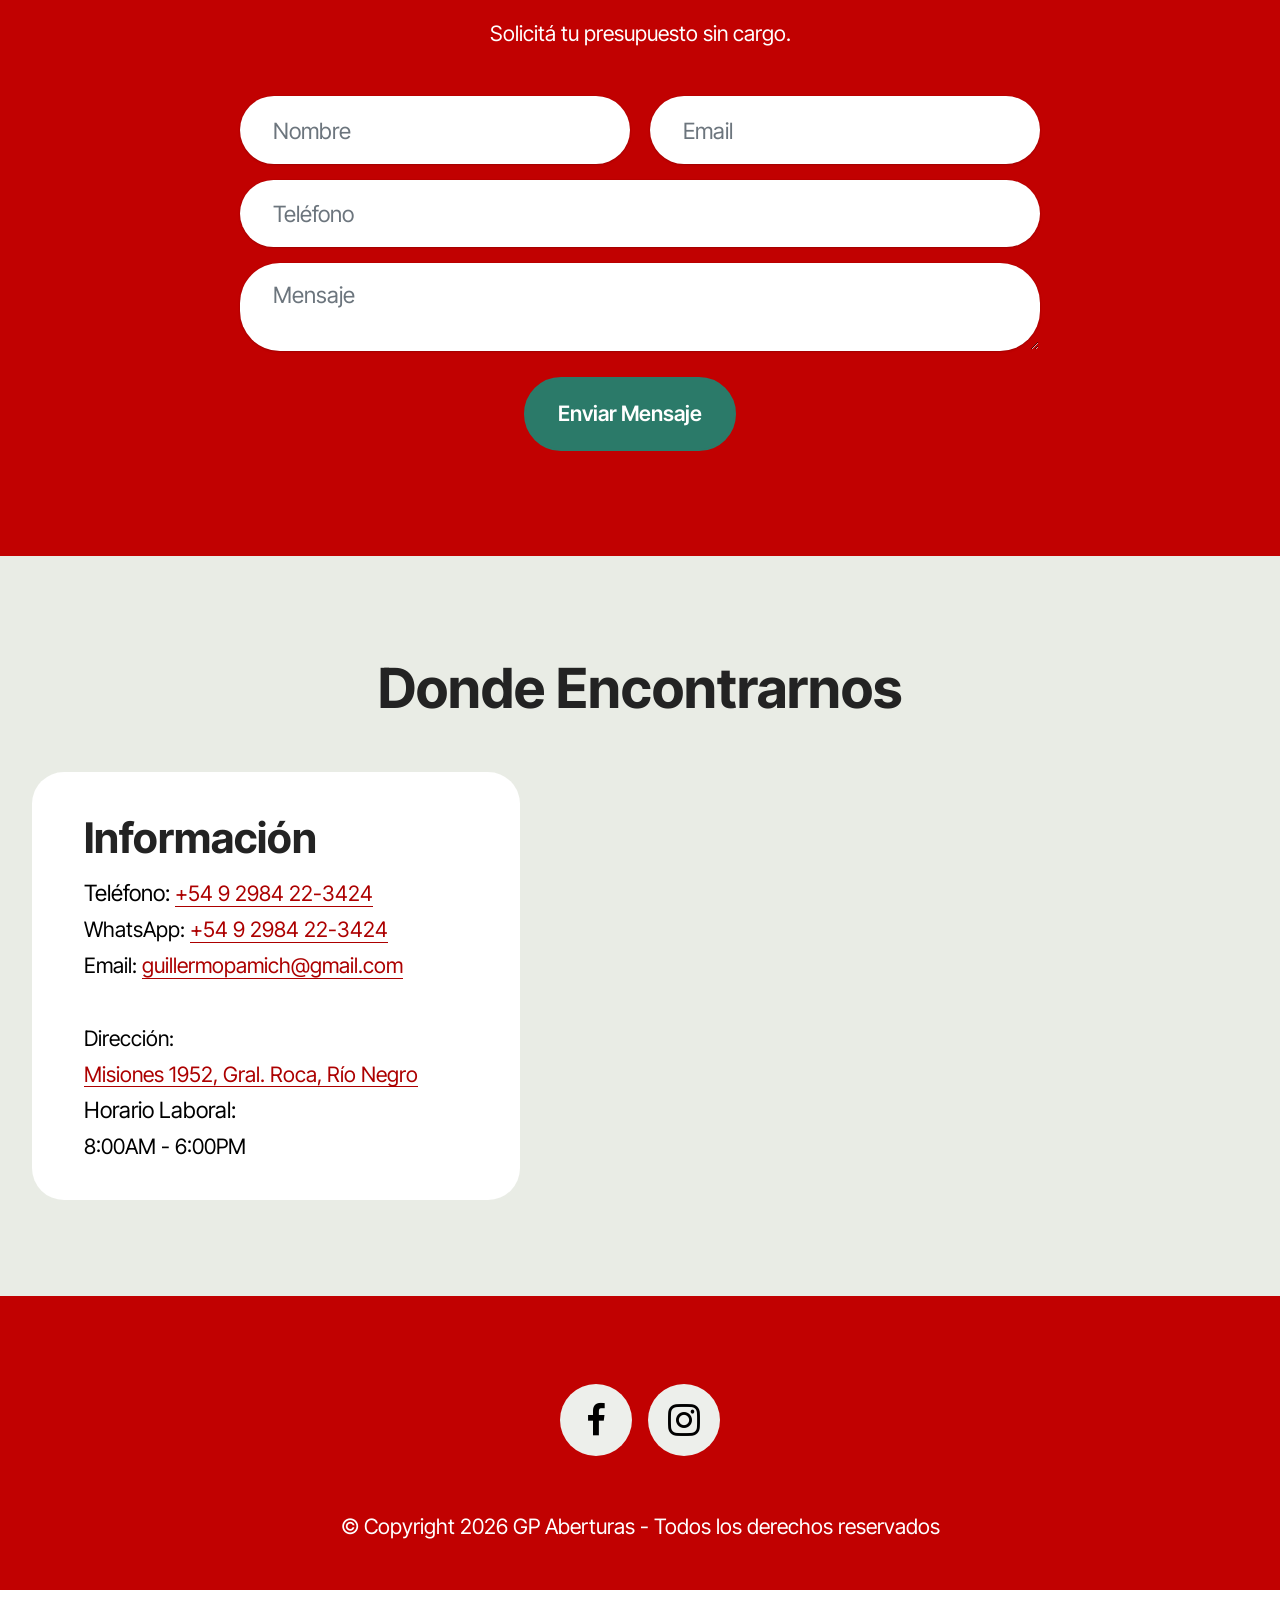
==== commit 856fe7bd: "v3" ====
--- a/index.html
+++ b/index.html
@@ -19,7 +19,7 @@
   <link rel="stylesheet" href="assets/theme/css/style.css">
   <link rel="preload" href="https://fonts.googleapis.com/css?family=Inter+Tight:100,200,300,400,500,600,700,800,900,100i,200i,300i,400i,500i,600i,700i,800i,900i&display=swap" as="style" onload="this.onload=null;this.rel='stylesheet'">
   <noscript><link rel="stylesheet" href="https://fonts.googleapis.com/css?family=Inter+Tight:100,200,300,400,500,600,700,800,900,100i,200i,300i,400i,500i,600i,700i,800i,900i&display=swap"></noscript>
-  <link rel="preload" as="style" href="assets/mobirise/css/mbr-additional.css?v=ATQY9F"><link rel="stylesheet" href="assets/mobirise/css/mbr-additional.css?v=ATQY9F" type="text/css">
+  <link rel="preload" as="style" href="assets/mobirise/css/mbr-additional.css?v=UO0rzZ"><link rel="stylesheet" href="assets/mobirise/css/mbr-additional.css?v=UO0rzZ" type="text/css">
 
   
   
@@ -104,7 +104,7 @@
 			<div class="item features-image col-12 col-md-6 col-lg-4">
 				<div class="item-wrapper">
 					<div class="item-img">
-						<img src="assets/images/images-225x225.webp" alt="Mobirise Website Builder">
+						<img src="assets/images/modena-45-770x770.webp" alt="Mobirise Website Builder">
 					</div>
 					<div class="item-content">
 						<h5 class="item-title mbr-fonts-style display-5">
@@ -121,14 +121,13 @@
 			<div class="item features-image col-12 col-md-6 col-lg-4">
 				<div class="item-wrapper">
 					<div class="item-img">
-						<img src="assets/images/ventana-desplazable-altezza-rpt-640x640.webp" alt="Mobirise Website Builder">
+						<img src="assets/images/aluar-a30-1-393x512.webp" alt="Mobirise Website Builder">
 					</div>
 					<div class="item-content">
 						<h5 class="item-title mbr-fonts-style display-5">
 							<strong>Línea A30</strong></h5>
 						
-						<p class="mbr-text mbr-fonts-style display-7"></p><p>
-							Mayor hermeticidad y prestaciones térmicas/acústicas.</p><p></p>
+						<p class="mbr-text mbr-fonts-style display-7">Mayor hermeticidad y prestaciones térmicas/acústicas.</p><p></p><p></p>
 						<div class="mbr-section-btn item-footer"><a href="https://wa.me/54 9 2984 223424" class="btn item-btn btn-primary display-7">Saber Más</a></div>
 					</div>
 				</div>
@@ -136,7 +135,7 @@
 			<div class="item features-image col-12 col-md-6 col-lg-4">
 				<div class="item-wrapper">
 					<div class="item-img">
-						<img src="assets/images/nuevo-sistema-altezza-rpt-de-aluar-622x318.webp" alt="Mobirise Website Builder">
+						<img src="assets/images/altezza-.-600x600.webp" alt="Mobirise Website Builder">
 					</div>
 					<div class="item-content">
 						<h5 class="item-title mbr-fonts-style display-5">
@@ -174,101 +173,6 @@
 			</div>
 		</div>
 	</div>
-</section>
-
-<section data-bs-version="5.1" class="clients3 cid-vadzi4x2lW" id="clients03-1k">
-  
-
-  
-  
-  <div class="container">
-    <div class="row justify-content-center">
-      <div class="col-12 content-head">
-        <div class="mb-5">
-          <h5 class="mbr-section-title mbr-fonts-style mb-0 display-2">
-            <strong>Marcas Aluminio</strong></h5>
-          <div class="col-12">
-            
-          </div>
-        </div>
-      </div>
-    </div>
-    <div class="row">
-      <div class="item features-without-image col-12 col-lg-6">
-        <div class="item-wrapper">
-          <div class="img-wrapper">
-            <img src="assets/images/aluar-4-324x317.webp" alt="Mobirise Website Builder">
-          </div>
-          <div class="card-box align-center">
-            
-            
-            
-            
-          </div>
-        </div>
-      </div>
-      <div class="item features-without-image col-12 col-lg-6">
-        <div class="item-wrapper">
-          <div class="img-wrapper">
-            <img src="assets/images/mdt-logo-3.webp" alt="Mobirise Website Builder">
-          </div>
-          <div class="card-box align-center">
-            
-            
-            
-            
-          </div>
-        </div>
-      </div>
-      
-    </div>
-  </div>
-</section>
-
-<section data-bs-version="5.1" class="clients04 cid-vadzj1YJSc" id="clients04-1l">
-    
-    
-    <div class="container-fluid">
-        <div class="row justify-content-center mb-5">
-            <div class="col-12 content-head">
-                <div class="mbr-section-head">
-                    <h4 class="mbr-section-title mbr-fonts-style align-center mb-0 display-2">
-                        <strong>Marcas Herrajes</strong>
-                    </h4>
-                    
-                </div>
-            </div>
-        </div>
-        <div class="row">
-            <div class="item features-image col-12 col-md-6 col-sm-6 col-lg-4 active">
-                <div class="item-wrapper">
-                    <div class="item-img mb-3">
-                        <img src="assets/images/rotofrank-353x138.webp" alt="Mobirise Website Builder" title="" data-slide-to="1" data-bs-slide-to="1">
-                    </div>
-                    
-                </div>
-            </div>
-            <div class="item features-image col-12 col-md-6 col-sm-6 col-lg-4">
-                <div class="item-wrapper">
-                    <div class="item-img mb-3">
-                        <img src="assets/images/giesse206020years-315x62.webp" alt="Mobirise Website Builder" title="" data-slide-to="2" data-bs-slide-to="2">
-                    </div>
-                    
-                </div>
-            </div>
-            <div class="item features-image col-12 col-md-6 col-sm-6 col-lg-4">
-                <div class="item-wrapper">
-                    <div class="item-img mb-3">
-                        <img src="assets/images/logo-fapim-2-353x177.webp" alt="Mobirise Website Builder" title="" data-slide-to="3" data-bs-slide-to="3">
-                    </div>
-                    
-                </div>
-            </div>
-            
-            
-            
-        </div>
-    </div>
 </section>
 
 <section data-bs-version="5.1" class="clients3 cid-vadzjYsGwu" id="clients03-1m">
@@ -321,6 +225,101 @@
   </div>
 </section>
 
+<section data-bs-version="5.1" class="clients3 cid-vadzi4x2lW" id="clients03-1k">
+  
+
+  
+  
+  <div class="container">
+    <div class="row justify-content-center">
+      <div class="col-12 content-head">
+        <div class="mb-5">
+          <h5 class="mbr-section-title mbr-fonts-style mb-0 display-2">
+            <strong>Marcas Aluminio</strong></h5>
+          <div class="col-12">
+            
+          </div>
+        </div>
+      </div>
+    </div>
+    <div class="row">
+      <div class="item features-without-image col-12 col-lg-6">
+        <div class="item-wrapper">
+          <div class="img-wrapper">
+            <img src="assets/images/aluar-4-324x317.webp" alt="Mobirise Website Builder">
+          </div>
+          <div class="card-box align-center">
+            
+            
+            
+            
+          </div>
+        </div>
+      </div>
+      <div class="item features-without-image col-12 col-lg-6">
+        <div class="item-wrapper">
+          <div class="img-wrapper">
+            <img src="assets/images/mdt-logo-3.webp" alt="Mobirise Website Builder">
+          </div>
+          <div class="card-box align-center">
+            
+            
+            
+            
+          </div>
+        </div>
+      </div>
+      
+    </div>
+  </div>
+</section>
+
+<section data-bs-version="5.1" class="clients04 cid-vadzj1YJSc" id="clients04-1l">
+    
+    
+    <div class="container-fluid">
+        <div class="row justify-content-center mb-5">
+            <div class="col-12 content-head">
+                <div class="mbr-section-head">
+                    <h4 class="mbr-section-title mbr-fonts-style align-center mb-0 display-2">
+                        <strong>Marcas Herrajes</strong>
+                    </h4>
+                    
+                </div>
+            </div>
+        </div>
+        <div class="row">
+            <div class="item features-image col-12 col-md-6 col-sm-6 col-lg-4 active">
+                <div class="item-wrapper">
+                    <div class="item-img mb-3">
+                        <img src="assets/images/rotofrank-353x138.webp" alt="Mobirise Website Builder" title="" data-slide-to="1" data-bs-slide-to="1">
+                    </div>
+                    
+                </div>
+            </div>
+            <div class="item features-image col-12 col-md-6 col-sm-6 col-lg-4">
+                <div class="item-wrapper">
+                    <div class="item-img mb-3">
+                        <img src="assets/images/giesse206020years-315x62.webp" alt="Mobirise Website Builder" title="" data-slide-to="2" data-bs-slide-to="2">
+                    </div>
+                    
+                </div>
+            </div>
+            <div class="item features-image col-12 col-md-6 col-sm-6 col-lg-4">
+                <div class="item-wrapper">
+                    <div class="item-img mb-3">
+                        <img src="assets/images/logo-fapim-2-353x177.webp" alt="Mobirise Website Builder" title="" data-slide-to="3" data-bs-slide-to="3">
+                    </div>
+                    
+                </div>
+            </div>
+            
+            
+            
+        </div>
+    </div>
+</section>
+
 <section data-bs-version="5.1" class="form5 cid-tJS9pBcTSa" id="form02-6">
     
     
@@ -332,7 +331,7 @@
         </div>
         <div class="row justify-content-center mt-4">
             <div class="col-lg-8 mx-auto mbr-form" data-form-type="formoid">
-                <form action="https://mobirise.eu/" method="POST" class="mbr-form form-with-styler" data-form-title="Form Name"><input type="hidden" name="email" data-form-email="true" value="jtzxJID2ar4tbAloBv05svl15yEjeiMhMnNcIrA7l67h271MPsJ2y7d+Yfm5ag/ZG0lPz5+cZyYJLdwyBo9H9nlR5V+TGb/f/k86cR3HtcWb6Yy6vEBOlxR9gHT/OUN3">
+                <form action="https://mobirise.eu/" method="POST" class="mbr-form form-with-styler" data-form-title="Form Name"><input type="hidden" name="email" data-form-email="true" value="4Bq5hKRNoSrUogBsi3gwkHzj0SU3ykmDOHDxgmoWFrLxoi9ti2koR1nM2GuAg0l85jvff6/zQIMJEEiRXOB/1jL7jOCNdiPg7UxTXD3nbtW4GpfU2co6Zye7Ix1ocotB">
                     <div class="row">
                         <div hidden="hidden" data-form-alert="" class="alert alert-success col-12">¡Gracias por escribirnos! Responderemos a la brevedad</div>
                         <div hidden="hidden" data-form-alert-danger="" class="alert alert-danger col-12">
@@ -426,7 +425,7 @@
             </div>
         </div>
     </div>
-</section><section class="display-7" style="padding: 0;align-items: center;justify-content: center;flex-wrap: wrap;    align-content: center;display: flex;position: relative;height: 4rem;"><a href="https://mobiri.se/" style="flex: 1 1;height: 4rem;position: absolute;width: 100%;z-index: 1;"><img alt="" style="height: 4rem;" src="[data-uri]"></a><p style="margin: 0;text-align: center;" class="display-7">&#8204;</p><a style="z-index:1" href="https://mobirise.com/html-builder.html">HTML Website Maker</a></section><script src="assets/bootstrap/js/bootstrap.bundle.min.js"></script>  <script src="assets/smoothscroll/smooth-scroll.js"></script>  <script src="assets/ytplayer/index.js"></script>  <script src="assets/dropdown/js/navbar-dropdown.js"></script>  <script src="assets/theme/js/script.js"></script>  <script src="assets/formoid/formoid.min.js"></script>  
+</section><section class="display-7" style="padding: 0;align-items: center;justify-content: center;flex-wrap: wrap;    align-content: center;display: flex;position: relative;height: 4rem;"><a href="https://mobiri.se/" style="flex: 1 1;height: 4rem;position: absolute;width: 100%;z-index: 1;"><img alt="" style="height: 4rem;" src="[data-uri]"></a><p style="margin: 0;text-align: center;" class="display-7">&#8204;</p><a style="z-index:1" href="https://mobirise.com/builder/ai-website-builder.html">AI Website Builder</a></section><script src="assets/bootstrap/js/bootstrap.bundle.min.js"></script>  <script src="assets/smoothscroll/smooth-scroll.js"></script>  <script src="assets/ytplayer/index.js"></script>  <script src="assets/dropdown/js/navbar-dropdown.js"></script>  <script src="assets/theme/js/script.js"></script>  <script src="assets/formoid/formoid.min.js"></script>  
   
   
   <input name="animation" type="hidden">
--- a/assets/mobirise/css/mbr-additional.css
+++ b/assets/mobirise/css/mbr-additional.css
@@ -184,8 +184,8 @@
 }
 .btn-secondary,
 .btn-secondary:active {
-  background-color: #c10101 !important;
-  border-color: #c10101 !important;
+  background-color: #ac0000 !important;
+  border-color: #ac0000 !important;
   color: #ffffff !important;
   box-shadow: none;
 }
@@ -194,15 +194,15 @@
 .btn-secondary.focus,
 .btn-secondary.active {
   color: inherit;
-  background-color: #f40101 !important;
-  border-color: #f40101 !important;
+  background-color: #df0000 !important;
+  border-color: #df0000 !important;
   box-shadow: none;
 }
 .btn-secondary.disabled,
 .btn-secondary:disabled {
   color: #ffffff !important;
-  background-color: #f40101 !important;
-  border-color: #f40101 !important;
+  background-color: #df0000 !important;
+  border-color: #df0000 !important;
 }
 .btn-info,
 .btn-info:active {
@@ -360,23 +360,23 @@
 .btn-secondary-outline,
 .btn-secondary-outline:active {
   background-color: transparent !important;
-  border-color: #c10101;
-  color: #c10101;
+  border-color: #ac0000;
+  color: #ac0000;
 }
 .btn-secondary-outline:hover,
 .btn-secondary-outline:focus,
 .btn-secondary-outline.focus,
 .btn-secondary-outline.active {
-  color: #6b0101 !important;
+  color: #550000 !important;
   background-color: transparent !important;
-  border-color: #6b0101 !important;
+  border-color: #550000 !important;
   box-shadow: none !important;
 }
 .btn-secondary-outline.disabled,
 .btn-secondary-outline:disabled {
   color: #ffffff !important;
-  background-color: #c10101 !important;
-  border-color: #c10101 !important;
+  background-color: #ac0000 !important;
+  border-color: #ac0000 !important;
 }
 .btn-info-outline,
 .btn-info-outline:active {
@@ -508,7 +508,7 @@
   color: #2b7a69 !important;
 }
 .text-secondary {
-  color: #c10101 !important;
+  color: #ac0000 !important;
 }
 .text-success {
   color: #3a341c !important;
@@ -536,7 +536,7 @@
 a.text-secondary:hover,
 a.text-secondary:focus,
 a.text-secondary.active {
-  color: #5c0000 !important;
+  color: #460000 !important;
 }
 a.text-success:hover,
 a.text-success:focus,
@@ -714,7 +714,7 @@
 .xdsoft_datetimepicker .xdsoft_calendar td:hover,
 .xdsoft_datetimepicker .xdsoft_timepicker .xdsoft_time_box > div > div:hover {
   color: #ffffff !important;
-  background: #c10101 !important;
+  background: #ac0000 !important;
   box-shadow: none !important;
 }
 .lazy-bg {
@@ -1354,8 +1354,8 @@
   }
 }
 .cid-tJS6uM4N87 {
-  padding-top: 10rem;
-  padding-bottom: 2rem;
+  padding-top: 9rem;
+  padding-bottom: 8rem;
   background-color: #e9ece5;
 }
 .cid-tJS6uM4N87 .mbr-fallback-image.disabled {
@@ -1386,7 +1386,7 @@
   color: #000000;
 }
 .cid-tMlEXTHLbS {
-  padding-top: 4rem;
+  padding-top: 0rem;
   padding-bottom: 6rem;
   background-color: #c10101;
 }
@@ -1499,6 +1499,61 @@
 .cid-tJS9vXDdRK .mbr-section-btn {
   color: #232323;
 }
+.cid-vadzjYsGwu {
+  padding-top: 5rem;
+  padding-bottom: 5rem;
+  background-color: #e9ece5;
+}
+.cid-vadzjYsGwu .mbr-fallback-image.disabled {
+  display: none;
+}
+.cid-vadzjYsGwu .mbr-fallback-image {
+  display: block;
+  background-size: cover;
+  background-position: center center;
+  width: 100%;
+  height: 100%;
+  position: absolute;
+  top: 0;
+}
+.cid-vadzjYsGwu .img-wrapper {
+  text-align: center;
+}
+.cid-vadzjYsGwu img {
+  margin: auto;
+  width: 200px;
+}
+.cid-vadzjYsGwu .row {
+  align-items: flex-start;
+}
+.cid-vadzjYsGwu .item-wrapper {
+  margin-bottom: 2rem;
+  background: #ffffff;
+  padding: 1rem;
+}
+@media (max-width: 767px) {
+  .cid-vadzjYsGwu .item-wrapper {
+    margin-bottom: 1rem;
+  }
+}
+@media (min-width: 768px) {
+  .cid-vadzjYsGwu .item-wrapper {
+    padding: 2rem;
+  }
+}
+@media (min-width: 768px) and (max-width: 991px) {
+  .cid-vadzjYsGwu .item-wrapper {
+    margin-bottom: 3rem;
+  }
+}
+.cid-vadzjYsGwu .mbr-section-title,
+.cid-vadzjYsGwu .mbr-section-subtitle {
+  text-align: center;
+  color: #000000;
+}
+.cid-vadzjYsGwu .content-head {
+  max-width: 800px;
+}
 .cid-vadzi4x2lW {
   padding-top: 5rem;
   padding-bottom: 5rem;
@@ -1598,61 +1653,6 @@
   text-align: center;
 }
 .cid-vadzj1YJSc .content-head {
-  max-width: 800px;
-}
-.cid-vadzjYsGwu {
-  padding-top: 5rem;
-  padding-bottom: 5rem;
-  background-color: #e9ece5;
-}
-.cid-vadzjYsGwu .mbr-fallback-image.disabled {
-  display: none;
-}
-.cid-vadzjYsGwu .mbr-fallback-image {
-  display: block;
-  background-size: cover;
-  background-position: center center;
-  width: 100%;
-  height: 100%;
-  position: absolute;
-  top: 0;
-}
-.cid-vadzjYsGwu .img-wrapper {
-  text-align: center;
-}
-.cid-vadzjYsGwu img {
-  margin: auto;
-  width: 200px;
-}
-.cid-vadzjYsGwu .row {
-  align-items: flex-start;
-}
-.cid-vadzjYsGwu .item-wrapper {
-  margin-bottom: 2rem;
-  background: #ffffff;
-  padding: 1rem;
-}
-@media (max-width: 767px) {
-  .cid-vadzjYsGwu .item-wrapper {
-    margin-bottom: 1rem;
-  }
-}
-@media (min-width: 768px) {
-  .cid-vadzjYsGwu .item-wrapper {
-    padding: 2rem;
-  }
-}
-@media (min-width: 768px) and (max-width: 991px) {
-  .cid-vadzjYsGwu .item-wrapper {
-    margin-bottom: 3rem;
-  }
-}
-.cid-vadzjYsGwu .mbr-section-title,
-.cid-vadzjYsGwu .mbr-section-subtitle {
-  text-align: center;
-  color: #000000;
-}
-.cid-vadzjYsGwu .content-head {
   max-width: 800px;
 }
 .cid-tJS9pBcTSa {
@@ -2400,7 +2400,7 @@
   }
 }
 .cid-vadEqLMGvO {
-  padding-top: 6rem;
+  padding-top: 7rem;
   padding-bottom: 6rem;
   background-color: #edefeb;
 }
--- a/assets/mobirise/css/mbr-additional.css
+++ b/assets/mobirise/css/mbr-additional.css
@@ -184,8 +184,8 @@
 }
 .btn-secondary,
 .btn-secondary:active {
-  background-color: #c10101 !important;
-  border-color: #c10101 !important;
+  background-color: #ac0000 !important;
+  border-color: #ac0000 !important;
   color: #ffffff !important;
   box-shadow: none;
 }
@@ -194,15 +194,15 @@
 .btn-secondary.focus,
 .btn-secondary.active {
   color: inherit;
-  background-color: #f40101 !important;
-  border-color: #f40101 !important;
+  background-color: #df0000 !important;
+  border-color: #df0000 !important;
   box-shadow: none;
 }
 .btn-secondary.disabled,
 .btn-secondary:disabled {
   color: #ffffff !important;
-  background-color: #f40101 !important;
-  border-color: #f40101 !important;
+  background-color: #df0000 !important;
+  border-color: #df0000 !important;
 }
 .btn-info,
 .btn-info:active {
@@ -360,23 +360,23 @@
 .btn-secondary-outline,
 .btn-secondary-outline:active {
   background-color: transparent !important;
-  border-color: #c10101;
-  color: #c10101;
+  border-color: #ac0000;
+  color: #ac0000;
 }
 .btn-secondary-outline:hover,
 .btn-secondary-outline:focus,
 .btn-secondary-outline.focus,
 .btn-secondary-outline.active {
-  color: #6b0101 !important;
+  color: #550000 !important;
   background-color: transparent !important;
-  border-color: #6b0101 !important;
+  border-color: #550000 !important;
   box-shadow: none !important;
 }
 .btn-secondary-outline.disabled,
 .btn-secondary-outline:disabled {
   color: #ffffff !important;
-  background-color: #c10101 !important;
-  border-color: #c10101 !important;
+  background-color: #ac0000 !important;
+  border-color: #ac0000 !important;
 }
 .btn-info-outline,
 .btn-info-outline:active {
@@ -508,7 +508,7 @@
   color: #2b7a69 !important;
 }
 .text-secondary {
-  color: #c10101 !important;
+  color: #ac0000 !important;
 }
 .text-success {
   color: #3a341c !important;
@@ -536,7 +536,7 @@
 a.text-secondary:hover,
 a.text-secondary:focus,
 a.text-secondary.active {
-  color: #5c0000 !important;
+  color: #460000 !important;
 }
 a.text-success:hover,
 a.text-success:focus,
@@ -714,7 +714,7 @@
 .xdsoft_datetimepicker .xdsoft_calendar td:hover,
 .xdsoft_datetimepicker .xdsoft_timepicker .xdsoft_time_box > div > div:hover {
   color: #ffffff !important;
-  background: #c10101 !important;
+  background: #ac0000 !important;
   box-shadow: none !important;
 }
 .lazy-bg {
@@ -1354,8 +1354,8 @@
   }
 }
 .cid-tJS6uM4N87 {
-  padding-top: 10rem;
-  padding-bottom: 2rem;
+  padding-top: 9rem;
+  padding-bottom: 8rem;
   background-color: #e9ece5;
 }
 .cid-tJS6uM4N87 .mbr-fallback-image.disabled {
@@ -1386,7 +1386,7 @@
   color: #000000;
 }
 .cid-tMlEXTHLbS {
-  padding-top: 4rem;
+  padding-top: 0rem;
   padding-bottom: 6rem;
   background-color: #c10101;
 }
@@ -1499,6 +1499,61 @@
 .cid-tJS9vXDdRK .mbr-section-btn {
   color: #232323;
 }
+.cid-vadzjYsGwu {
+  padding-top: 5rem;
+  padding-bottom: 5rem;
+  background-color: #e9ece5;
+}
+.cid-vadzjYsGwu .mbr-fallback-image.disabled {
+  display: none;
+}
+.cid-vadzjYsGwu .mbr-fallback-image {
+  display: block;
+  background-size: cover;
+  background-position: center center;
+  width: 100%;
+  height: 100%;
+  position: absolute;
+  top: 0;
+}
+.cid-vadzjYsGwu .img-wrapper {
+  text-align: center;
+}
+.cid-vadzjYsGwu img {
+  margin: auto;
+  width: 200px;
+}
+.cid-vadzjYsGwu .row {
+  align-items: flex-start;
+}
+.cid-vadzjYsGwu .item-wrapper {
+  margin-bottom: 2rem;
+  background: #ffffff;
+  padding: 1rem;
+}
+@media (max-width: 767px) {
+  .cid-vadzjYsGwu .item-wrapper {
+    margin-bottom: 1rem;
+  }
+}
+@media (min-width: 768px) {
+  .cid-vadzjYsGwu .item-wrapper {
+    padding: 2rem;
+  }
+}
+@media (min-width: 768px) and (max-width: 991px) {
+  .cid-vadzjYsGwu .item-wrapper {
+    margin-bottom: 3rem;
+  }
+}
+.cid-vadzjYsGwu .mbr-section-title,
+.cid-vadzjYsGwu .mbr-section-subtitle {
+  text-align: center;
+  color: #000000;
+}
+.cid-vadzjYsGwu .content-head {
+  max-width: 800px;
+}
 .cid-vadzi4x2lW {
   padding-top: 5rem;
   padding-bottom: 5rem;
@@ -1598,61 +1653,6 @@
   text-align: center;
 }
 .cid-vadzj1YJSc .content-head {
-  max-width: 800px;
-}
-.cid-vadzjYsGwu {
-  padding-top: 5rem;
-  padding-bottom: 5rem;
-  background-color: #e9ece5;
-}
-.cid-vadzjYsGwu .mbr-fallback-image.disabled {
-  display: none;
-}
-.cid-vadzjYsGwu .mbr-fallback-image {
-  display: block;
-  background-size: cover;
-  background-position: center center;
-  width: 100%;
-  height: 100%;
-  position: absolute;
-  top: 0;
-}
-.cid-vadzjYsGwu .img-wrapper {
-  text-align: center;
-}
-.cid-vadzjYsGwu img {
-  margin: auto;
-  width: 200px;
-}
-.cid-vadzjYsGwu .row {
-  align-items: flex-start;
-}
-.cid-vadzjYsGwu .item-wrapper {
-  margin-bottom: 2rem;
-  background: #ffffff;
-  padding: 1rem;
-}
-@media (max-width: 767px) {
-  .cid-vadzjYsGwu .item-wrapper {
-    margin-bottom: 1rem;
-  }
-}
-@media (min-width: 768px) {
-  .cid-vadzjYsGwu .item-wrapper {
-    padding: 2rem;
-  }
-}
-@media (min-width: 768px) and (max-width: 991px) {
-  .cid-vadzjYsGwu .item-wrapper {
-    margin-bottom: 3rem;
-  }
-}
-.cid-vadzjYsGwu .mbr-section-title,
-.cid-vadzjYsGwu .mbr-section-subtitle {
-  text-align: center;
-  color: #000000;
-}
-.cid-vadzjYsGwu .content-head {
   max-width: 800px;
 }
 .cid-tJS9pBcTSa {
@@ -2400,7 +2400,7 @@
   }
 }
 .cid-vadEqLMGvO {
-  padding-top: 6rem;
+  padding-top: 7rem;
   padding-bottom: 6rem;
   background-color: #edefeb;
 }
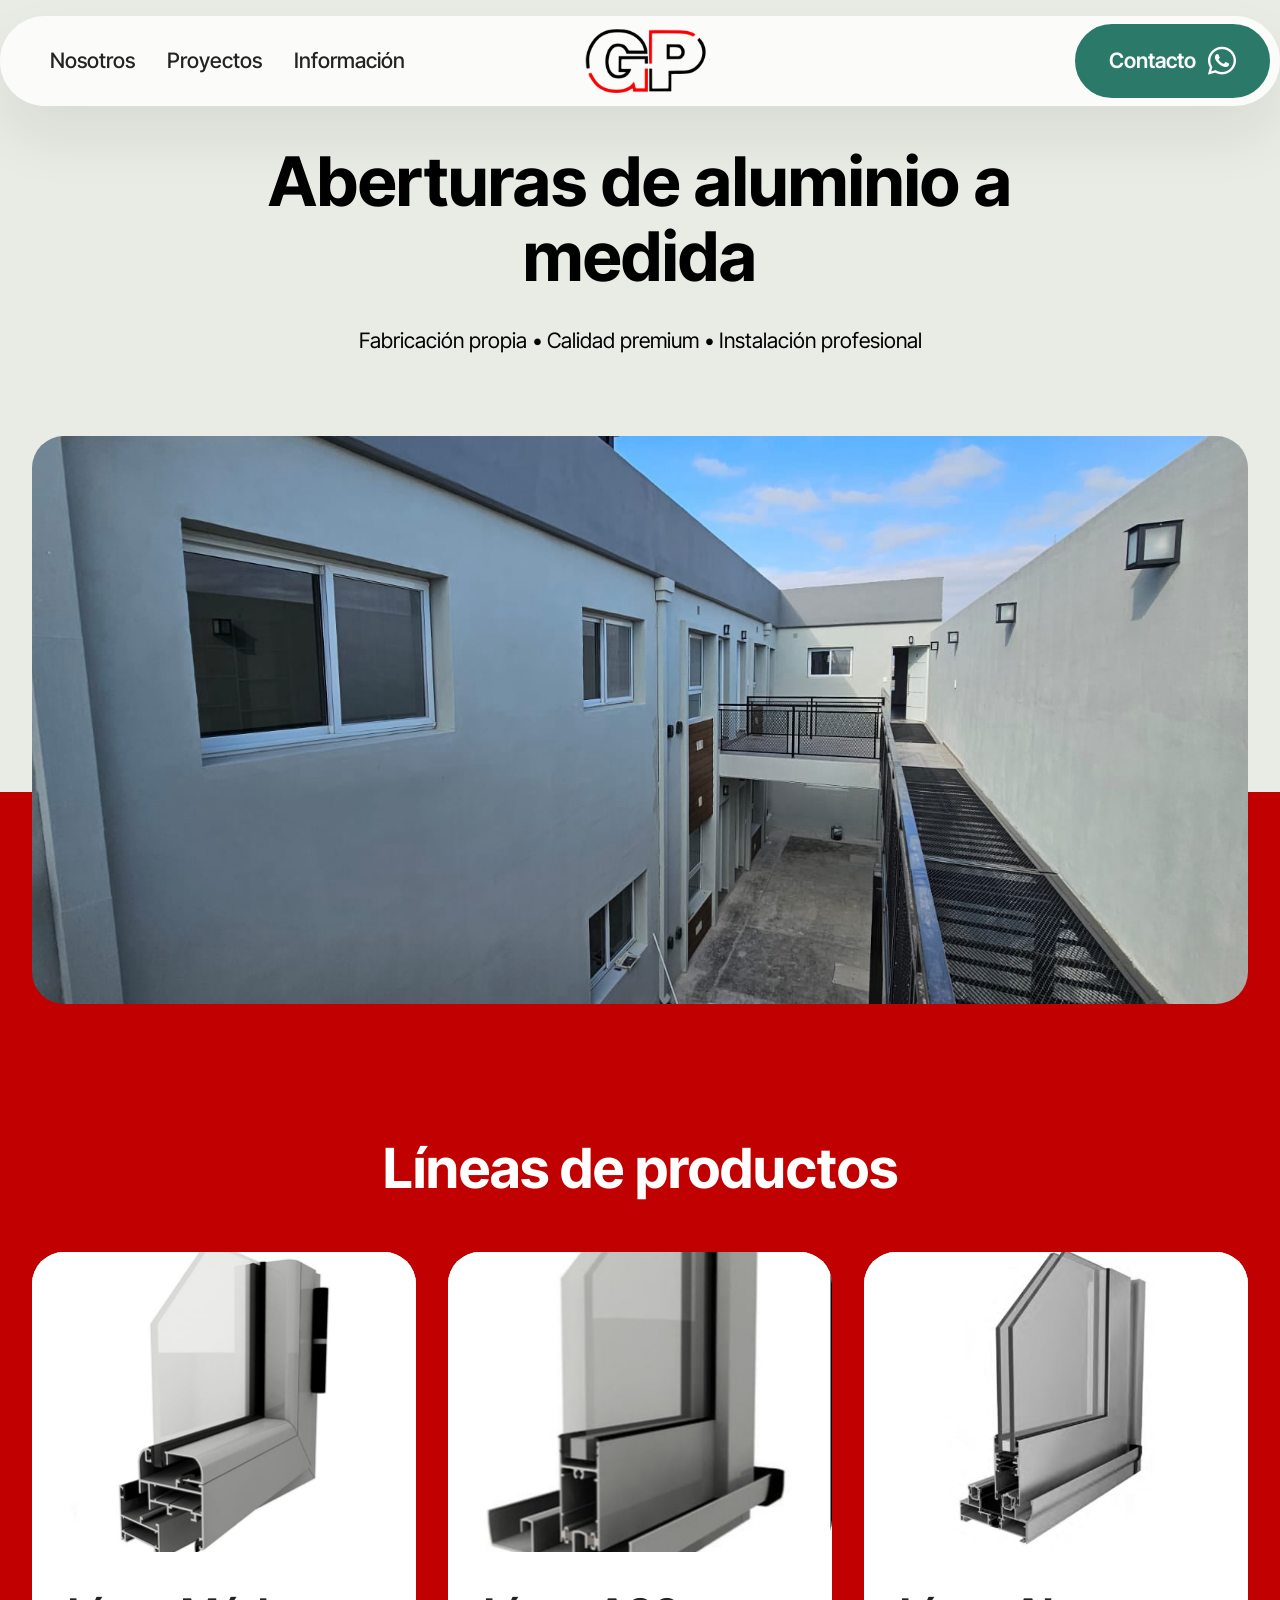
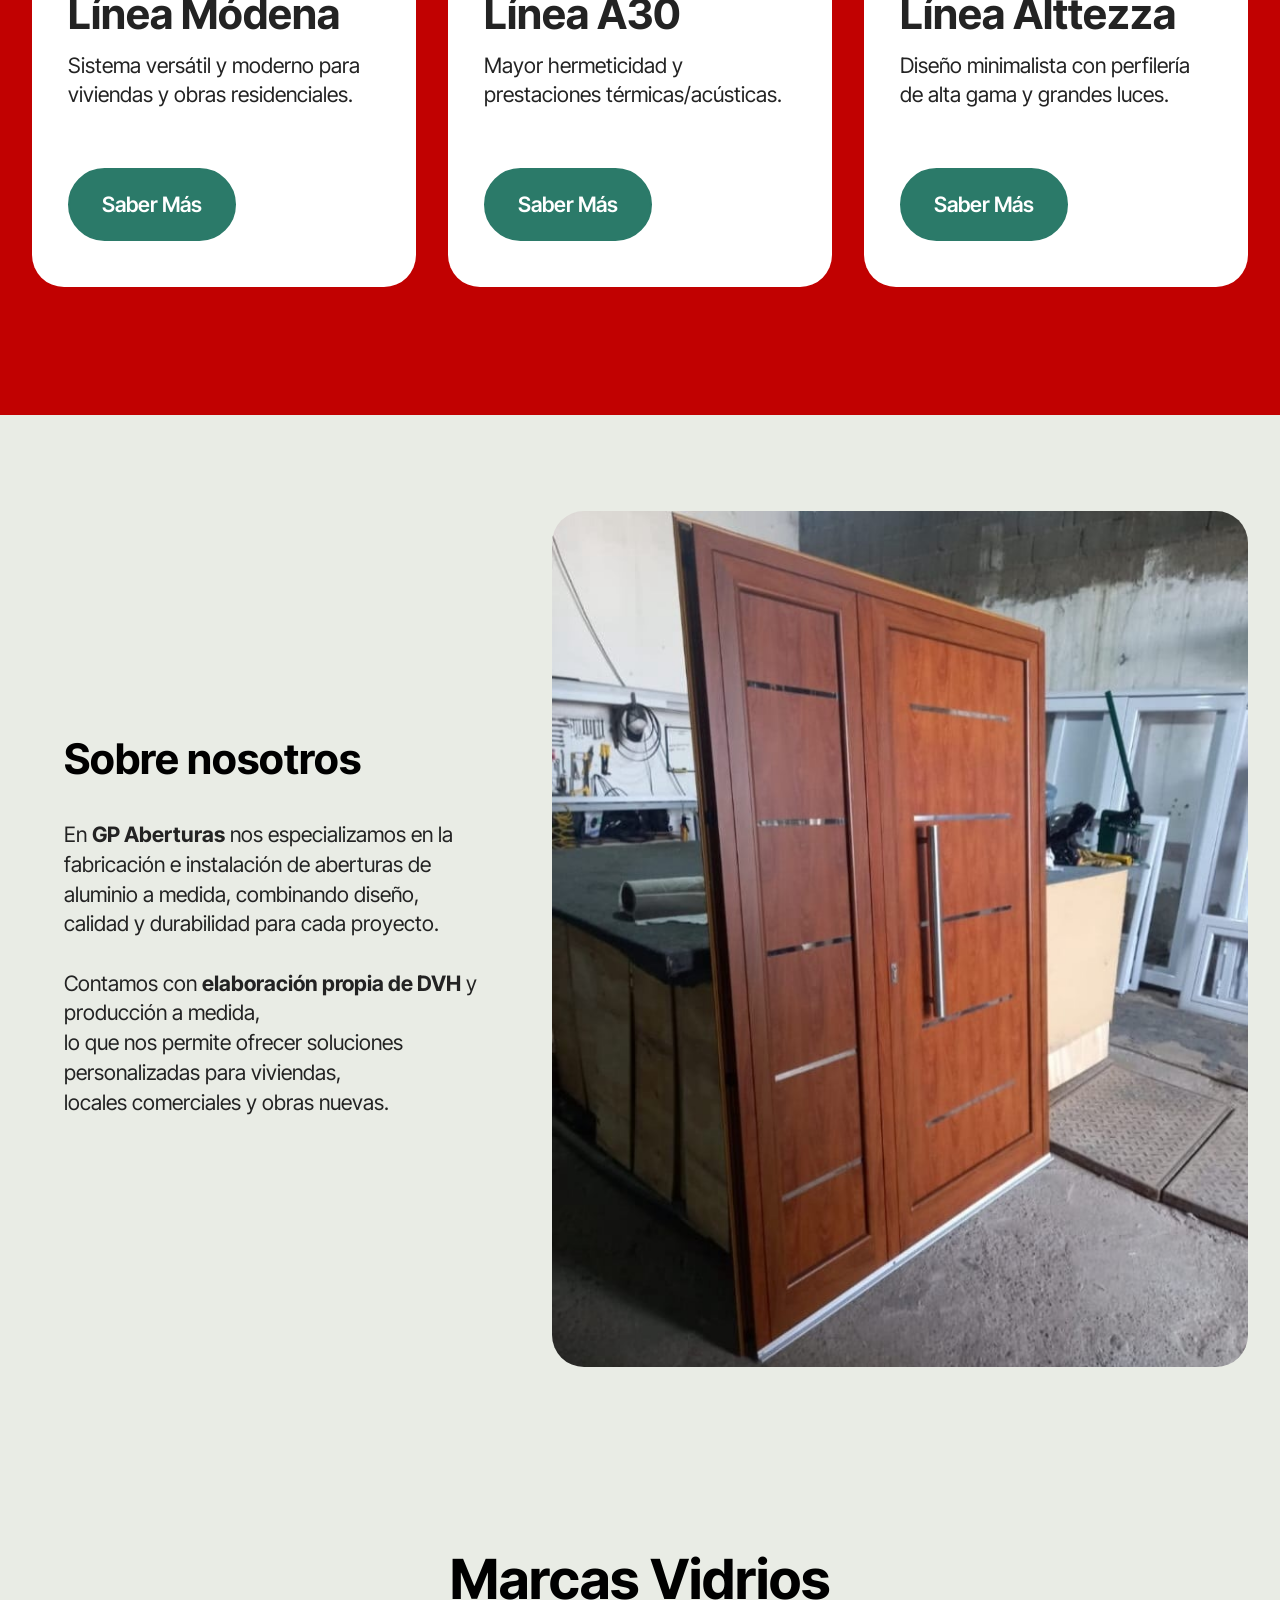
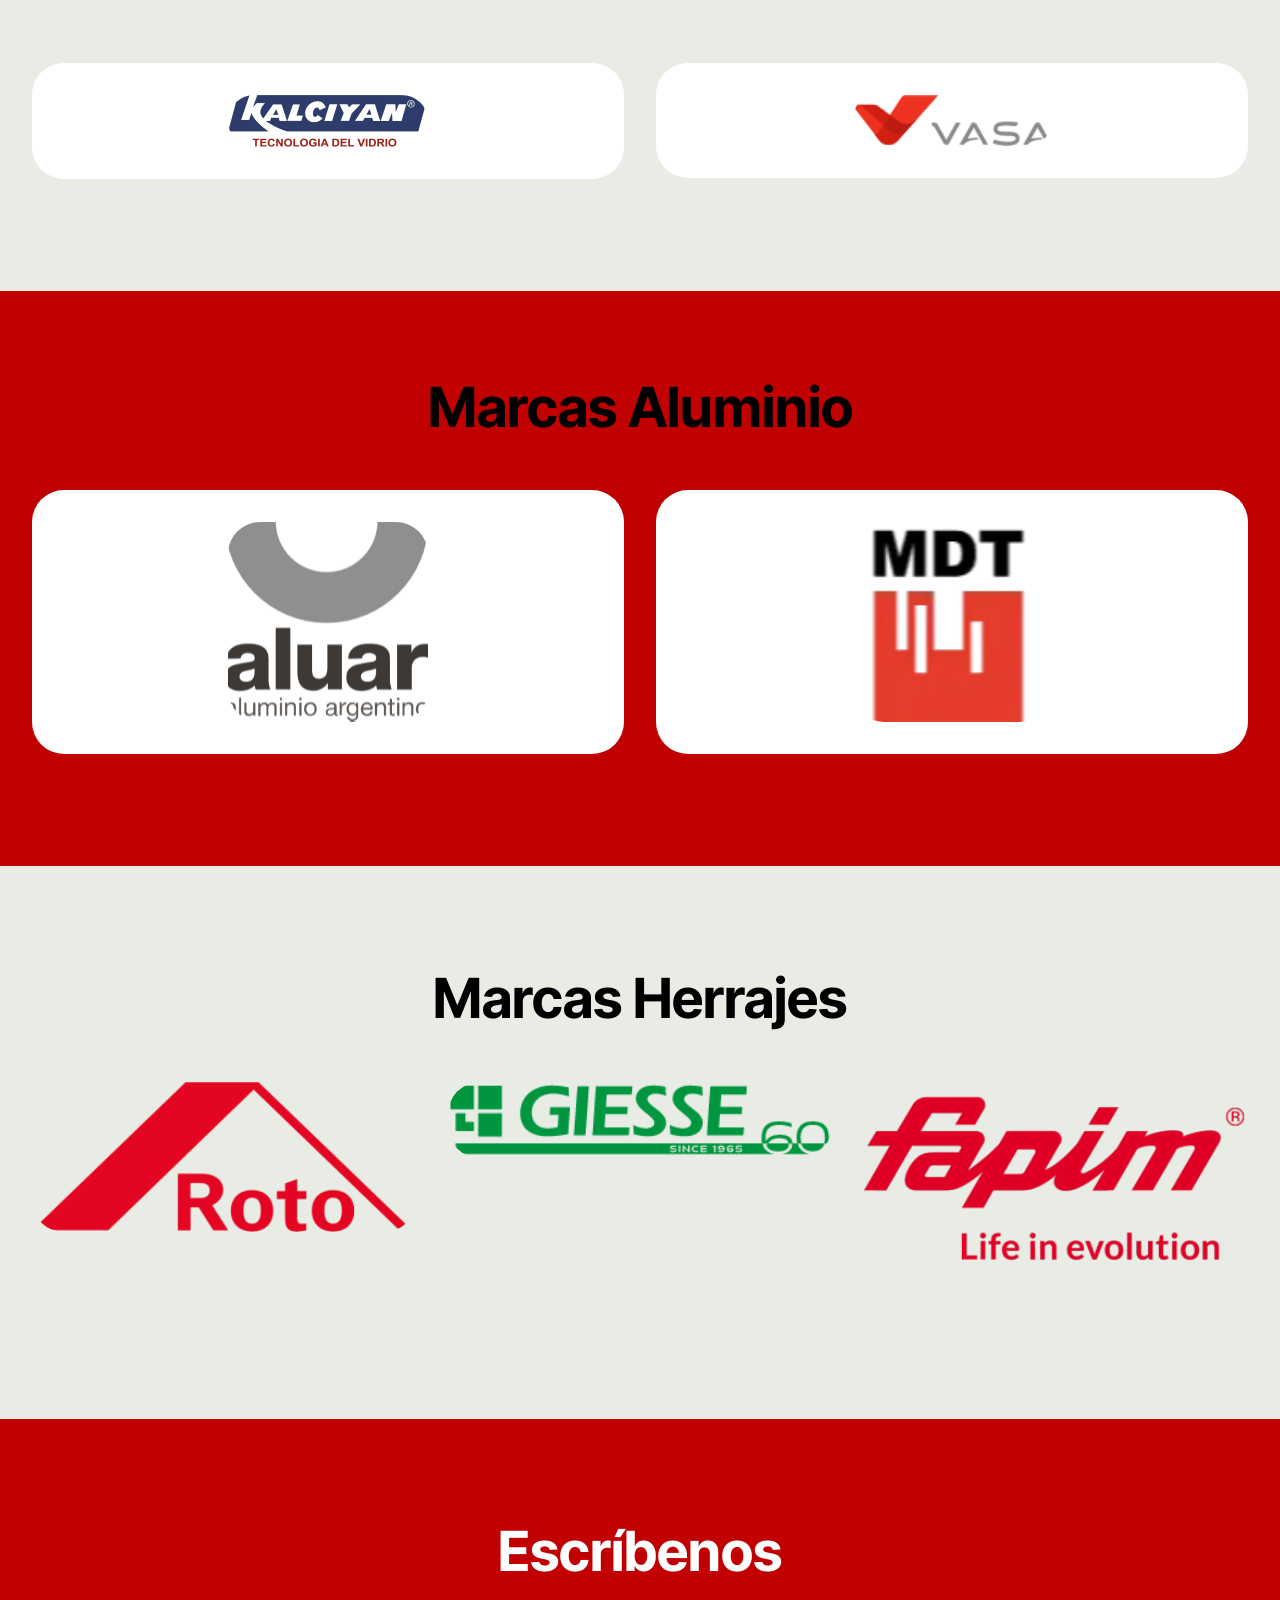
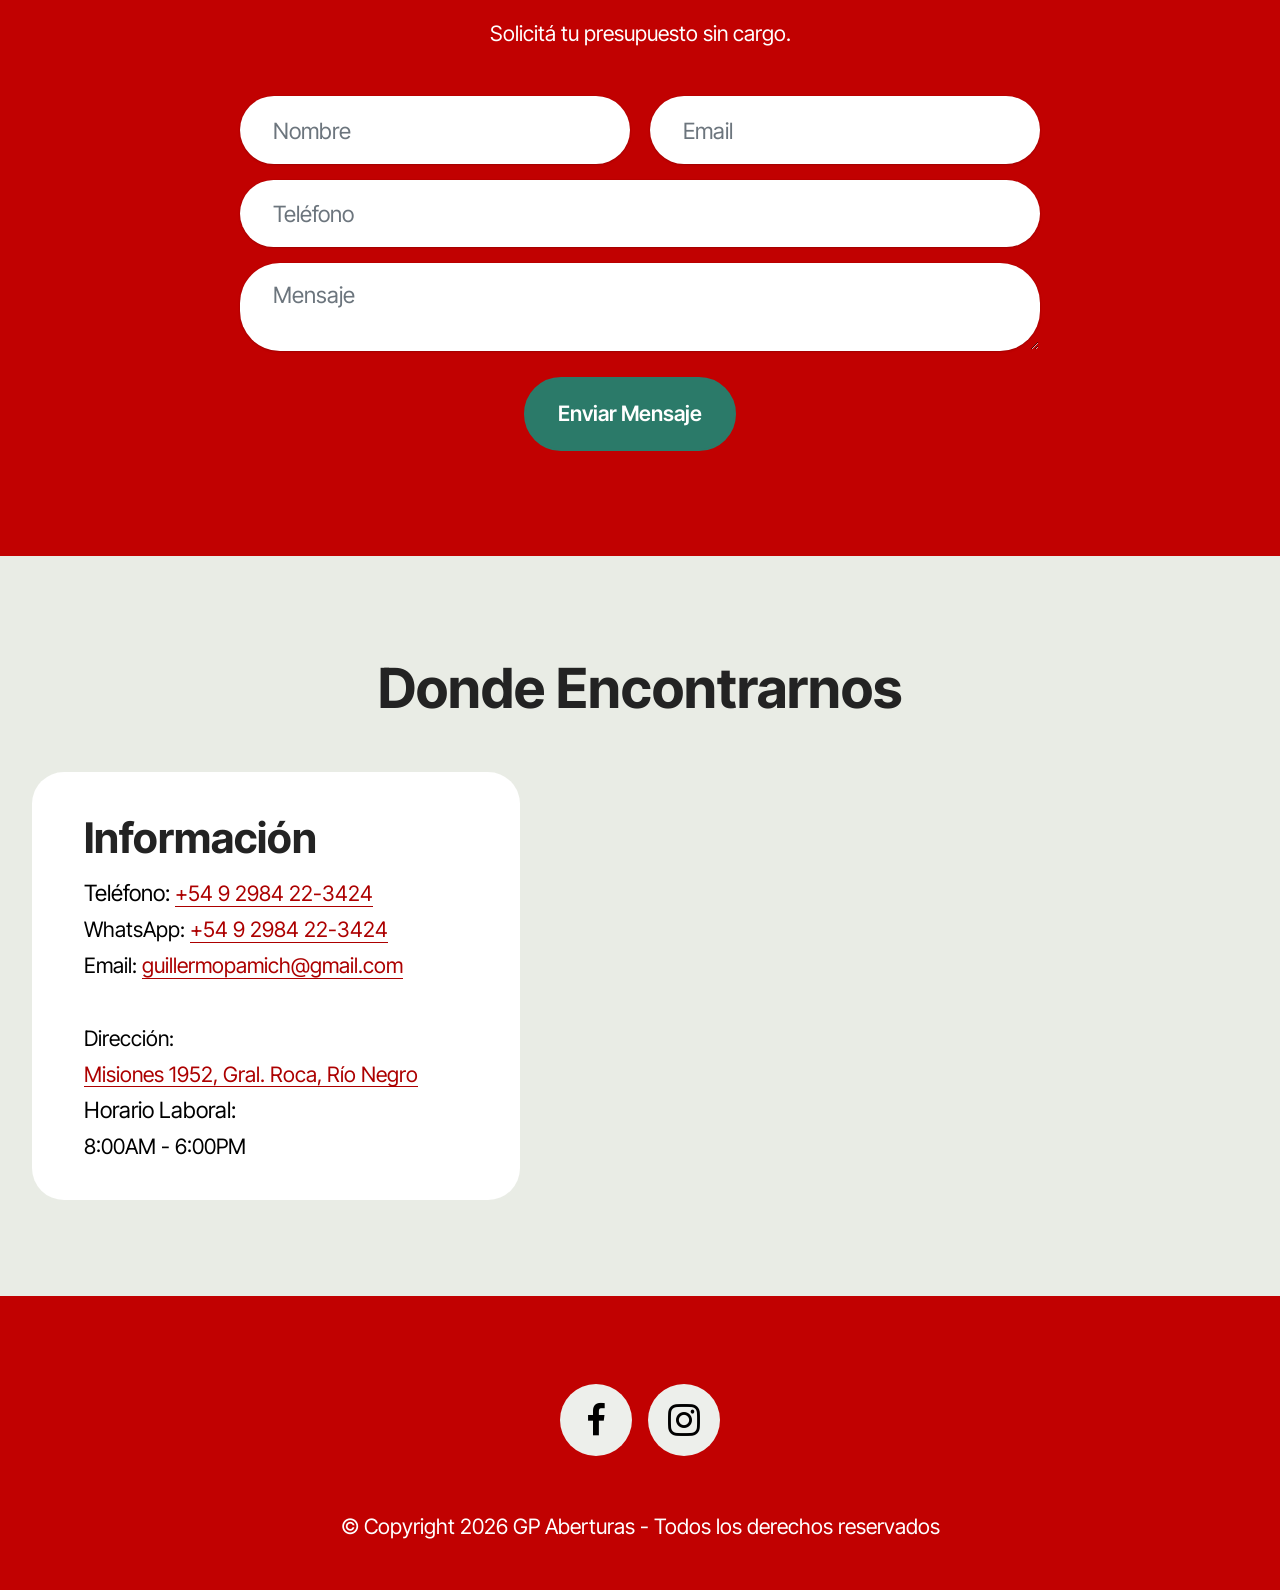
==== commit adf37ef0: "correccion section footer" ====
--- a/index.html
+++ b/index.html
@@ -19,7 +19,7 @@
   <link rel="stylesheet" href="assets/theme/css/style.css">
   <link rel="preload" href="https://fonts.googleapis.com/css?family=Inter+Tight:100,200,300,400,500,600,700,800,900,100i,200i,300i,400i,500i,600i,700i,800i,900i&display=swap" as="style" onload="this.onload=null;this.rel='stylesheet'">
   <noscript><link rel="stylesheet" href="https://fonts.googleapis.com/css?family=Inter+Tight:100,200,300,400,500,600,700,800,900,100i,200i,300i,400i,500i,600i,700i,800i,900i&display=swap"></noscript>
-  <link rel="preload" as="style" href="assets/mobirise/css/mbr-additional.css?v=UO0rzZ"><link rel="stylesheet" href="assets/mobirise/css/mbr-additional.css?v=UO0rzZ" type="text/css">
+  <link rel="preload" as="style" href="assets/mobirise/css/mbr-additional.css?v=TWjsZe"><link rel="stylesheet" href="assets/mobirise/css/mbr-additional.css?v=TWjsZe" type="text/css">
 
   
   
@@ -35,7 +35,7 @@
 			<div class="navbar-brand">
 				<span class="navbar-logo">
 					
-						<img src="assets/images/logo-gp-354x182.webp" alt="Mobirise Website Builder" style="height: 4rem;">
+						<a href="index.html#header05-1"><img src="assets/images/logo-gp-354x182.png" alt="Mobirise Website Builder" style="height: 4rem;"></a>
 					
 				</span>
 				
@@ -59,7 +59,7 @@
 						<a class="nav-link link text-black text-primary display-4" href="index.html#contacts02-9">Información</a>
 					</li></ul>
 				
-				<div class="navbar-buttons mbr-section-btn"><a class="btn btn-primary display-4" href="https://wa.me/54 9 2984 223424"><span class="socicon socicon-whatsapp mbr-iconfont mbr-iconfont-btn"></span>Contacto&nbsp;</a></div>
+				<div class="navbar-buttons mbr-section-btn"><a class="btn btn-primary display-4" href="https://wa.me/5492984223424"><span class="socicon socicon-whatsapp mbr-iconfont mbr-iconfont-btn"></span>Contacto&nbsp;</a></div>
 			</div>
 		</div>
 	</nav>
@@ -81,7 +81,7 @@
 		</div>
 		<div class="row mt-5 justify-content-center">
 			<div class="col-12 col-lg-12">
-				<img src="assets/images/whatsapp20image202026-02-0420at2022.21.25-1600x747.webp" alt="Mobirise Website Builder" title="">
+				<img src="assets/images/whatsapp20image202026-02-0420at2022.21.25-1600x747.jpg" alt="Mobirise Website Builder" title="">
 			</div>
 		</div>
 	</div>
@@ -104,7 +104,7 @@
 			<div class="item features-image col-12 col-md-6 col-lg-4">
 				<div class="item-wrapper">
 					<div class="item-img">
-						<img src="assets/images/modena-45-770x770.webp" alt="Mobirise Website Builder">
+						<img src="assets/images/modena-45-770x770.jpg" alt="Mobirise Website Builder">
 					</div>
 					<div class="item-content">
 						<h5 class="item-title mbr-fonts-style display-5">
@@ -113,7 +113,7 @@
 						<p class="mbr-text mbr-fonts-style display-7">
 							Sistema versátil y moderno para viviendas y obras residenciales.
 						</p>
-						<div class="mbr-section-btn item-footer"><a href="https://wa.me/54 9 2984 223424" class="btn item-btn btn-primary display-7">Saber Más</a></div>
+						<div class="mbr-section-btn item-footer"><a href="https://wa.me/5492984223424" class="btn item-btn btn-primary display-7">Saber Más</a></div>
 					</div>
 
 				</div>
@@ -121,21 +121,21 @@
 			<div class="item features-image col-12 col-md-6 col-lg-4">
 				<div class="item-wrapper">
 					<div class="item-img">
-						<img src="assets/images/aluar-a30-1-393x512.webp" alt="Mobirise Website Builder">
+						<img src="assets/images/aluar-a30-1-393x512.jpeg" alt="Mobirise Website Builder">
 					</div>
 					<div class="item-content">
 						<h5 class="item-title mbr-fonts-style display-5">
 							<strong>Línea A30</strong></h5>
 						
 						<p class="mbr-text mbr-fonts-style display-7">Mayor hermeticidad y prestaciones térmicas/acústicas.</p><p></p><p></p>
-						<div class="mbr-section-btn item-footer"><a href="https://wa.me/54 9 2984 223424" class="btn item-btn btn-primary display-7">Saber Más</a></div>
+						<div class="mbr-section-btn item-footer"><a href="https://wa.me/5492984223424" class="btn item-btn btn-primary display-7">Saber Más</a></div>
 					</div>
 				</div>
 			</div>
 			<div class="item features-image col-12 col-md-6 col-lg-4">
 				<div class="item-wrapper">
 					<div class="item-img">
-						<img src="assets/images/altezza-.-600x600.webp" alt="Mobirise Website Builder">
+						<img src="assets/images/altezza-.-600x600.jpg" alt="Mobirise Website Builder">
 					</div>
 					<div class="item-content">
 						<h5 class="item-title mbr-fonts-style display-5">
@@ -143,7 +143,7 @@
 						
 						<p class="mbr-text mbr-fonts-style display-7">Diseño minimalista con perfilería de alta gama y grandes luces.<br>
 						</p>
-						<div class="mbr-section-btn item-footer"><a href="https://wa.me/54 9 2984 223424" class="btn item-btn btn-primary display-7">Saber Más</a></div>
+						<div class="mbr-section-btn item-footer"><a href="https://wa.me/5492984223424" class="btn item-btn btn-primary display-7">Saber Más</a></div>
 					</div>
 				</div>
 			</div>
@@ -160,7 +160,7 @@
 	<div class="container">
 		<div class="row justify-content-center">
 			<div class="col-12 col-md-12 col-lg-7 image-wrapper">
-				<img class="w-100" src="assets/images/whatsapp20image202026-02-0420at2023.28.42201-738x962.webp" alt="Mobirise Website Builder">
+				<img class="w-100" src="assets/images/whatsapp20image202026-02-0420at2023.28.42201-738x962.jpeg" alt="Mobirise Website Builder">
 			</div>
 			<div class="col-12 col-lg col-md-12">
 				<div class="text-wrapper align-left">
@@ -197,7 +197,7 @@
       <div class="item features-without-image col-12 col-lg-6 active">
         <div class="item-wrapper">
           <div class="img-wrapper">
-            <img src="assets/images/kalciyan-400x103.webp" alt="Mobirise Website Builder" data-slide-to="0" data-bs-slide-to="0">
+            <img src="assets/images/kalciyan-400x103.png" alt="Mobirise Website Builder" data-slide-to="0" data-bs-slide-to="0">
           </div>
           <div class="card-box align-center">
             
@@ -210,7 +210,7 @@
       <div class="item features-without-image col-12 col-lg-6">
         <div class="item-wrapper">
           <div class="img-wrapper">
-            <img src="assets/images/logo-vasa-header-162x41.webp" alt="Mobirise Website Builder" data-slide-to="1" data-bs-slide-to="1">
+            <img src="assets/images/logo-vasa-header-162x41.png" alt="Mobirise Website Builder" data-slide-to="1" data-bs-slide-to="1">
           </div>
           <div class="card-box align-center">
             
@@ -246,7 +246,7 @@
       <div class="item features-without-image col-12 col-lg-6">
         <div class="item-wrapper">
           <div class="img-wrapper">
-            <img src="assets/images/aluar-4-324x317.webp" alt="Mobirise Website Builder">
+            <img src="assets/images/aluar-4-324x317.png" alt="Mobirise Website Builder">
           </div>
           <div class="card-box align-center">
             
@@ -292,7 +292,7 @@
             <div class="item features-image col-12 col-md-6 col-sm-6 col-lg-4 active">
                 <div class="item-wrapper">
                     <div class="item-img mb-3">
-                        <img src="assets/images/rotofrank-353x138.webp" alt="Mobirise Website Builder" title="" data-slide-to="1" data-bs-slide-to="1">
+                        <img src="assets/images/rotofrank-353x138.png" alt="Mobirise Website Builder" title="" data-slide-to="1" data-bs-slide-to="1">
                     </div>
                     
                 </div>
@@ -300,7 +300,7 @@
             <div class="item features-image col-12 col-md-6 col-sm-6 col-lg-4">
                 <div class="item-wrapper">
                     <div class="item-img mb-3">
-                        <img src="assets/images/giesse206020years-315x62.webp" alt="Mobirise Website Builder" title="" data-slide-to="2" data-bs-slide-to="2">
+                        <img src="assets/images/giesse206020years-315x62.png" alt="Mobirise Website Builder" title="" data-slide-to="2" data-bs-slide-to="2">
                     </div>
                     
                 </div>
@@ -308,7 +308,7 @@
             <div class="item features-image col-12 col-md-6 col-sm-6 col-lg-4">
                 <div class="item-wrapper">
                     <div class="item-img mb-3">
-                        <img src="assets/images/logo-fapim-2-353x177.webp" alt="Mobirise Website Builder" title="" data-slide-to="3" data-bs-slide-to="3">
+                        <img src="assets/images/logo-fapim-2-353x177.png" alt="Mobirise Website Builder" title="" data-slide-to="3" data-bs-slide-to="3">
                     </div>
                     
                 </div>
@@ -331,7 +331,7 @@
         </div>
         <div class="row justify-content-center mt-4">
             <div class="col-lg-8 mx-auto mbr-form" data-form-type="formoid">
-                <form action="https://mobirise.eu/" method="POST" class="mbr-form form-with-styler" data-form-title="Form Name"><input type="hidden" name="email" data-form-email="true" value="4Bq5hKRNoSrUogBsi3gwkHzj0SU3ykmDOHDxgmoWFrLxoi9ti2koR1nM2GuAg0l85jvff6/zQIMJEEiRXOB/1jL7jOCNdiPg7UxTXD3nbtW4GpfU2co6Zye7Ix1ocotB">
+                <form action="https://mobirise.eu/" method="POST" class="mbr-form form-with-styler" data-form-title="Form Name"><input type="hidden" name="email" data-form-email="true" value="yPaHKoRI+ePrI0Ej7acm3RNWvYZH/scuN9/Y8M9CNjWsJ1Q8t433nN8XbHU+VlTbKriG0bND5BpD2RZFfoXvBJ6afy/PzRaCsl2oNXooq/0RxuOuc0LuMsDiEGgZWw0t">
                     <div class="row">
                         <div hidden="hidden" data-form-alert="" class="alert alert-success col-12">¡Gracias por escribirnos! Responderemos a la brevedad</div>
                         <div hidden="hidden" data-form-alert-danger="" class="alert alert-danger col-12">
@@ -404,12 +404,12 @@
             <div class="col-12 mt-4">
                 <div class="social-row">
                     <div class="soc-item">
-                        <a href="https://mobiri.se/" target="_blank">
-                            <span class="mbr-iconfont socicon socicon-facebook display-7"></span>
+                        <a href="https://www.facebook.com/profile.php?id=100063754009310#" target="_blank">
+                            <span class="mbr-iconfont display-7 socicon-facebook socicon"></span>
                         </a>
                     </div>
                     <div class="soc-item">
-                        <a href="https://mobiri.se/" target="_blank">
+                        <a href="https://www.instagram.com/gp_aberturas/" target="_blank">
                             <span class="mbr-iconfont socicon-instagram socicon"></span>
                         </a>
                     </div>
@@ -425,7 +425,8 @@
             </div>
         </div>
     </div>
-</section><section class="display-7" style="padding: 0;align-items: center;justify-content: center;flex-wrap: wrap;    align-content: center;display: flex;position: relative;height: 4rem;"><a href="https://mobiri.se/" style="flex: 1 1;height: 4rem;position: absolute;width: 100%;z-index: 1;"><img alt="" style="height: 4rem;" src="[data-uri]"></a><p style="margin: 0;text-align: center;" class="display-7">&#8204;</p><a style="z-index:1" href="https://mobirise.com/builder/ai-website-builder.html">AI Website Builder</a></section><script src="assets/bootstrap/js/bootstrap.bundle.min.js"></script>  <script src="assets/smoothscroll/smooth-scroll.js"></script>  <script src="assets/ytplayer/index.js"></script>  <script src="assets/dropdown/js/navbar-dropdown.js"></script>  <script src="assets/theme/js/script.js"></script>  <script src="assets/formoid/formoid.min.js"></script>  
+</section>
+<script src="assets/bootstrap/js/bootstrap.bundle.min.js"></script>  <script src="assets/smoothscroll/smooth-scroll.js"></script>  <script src="assets/ytplayer/index.js"></script>  <script src="assets/dropdown/js/navbar-dropdown.js"></script>  <script src="assets/theme/js/script.js"></script>  <script src="assets/formoid/formoid.min.js"></script>  
   
   
   <input name="animation" type="hidden">
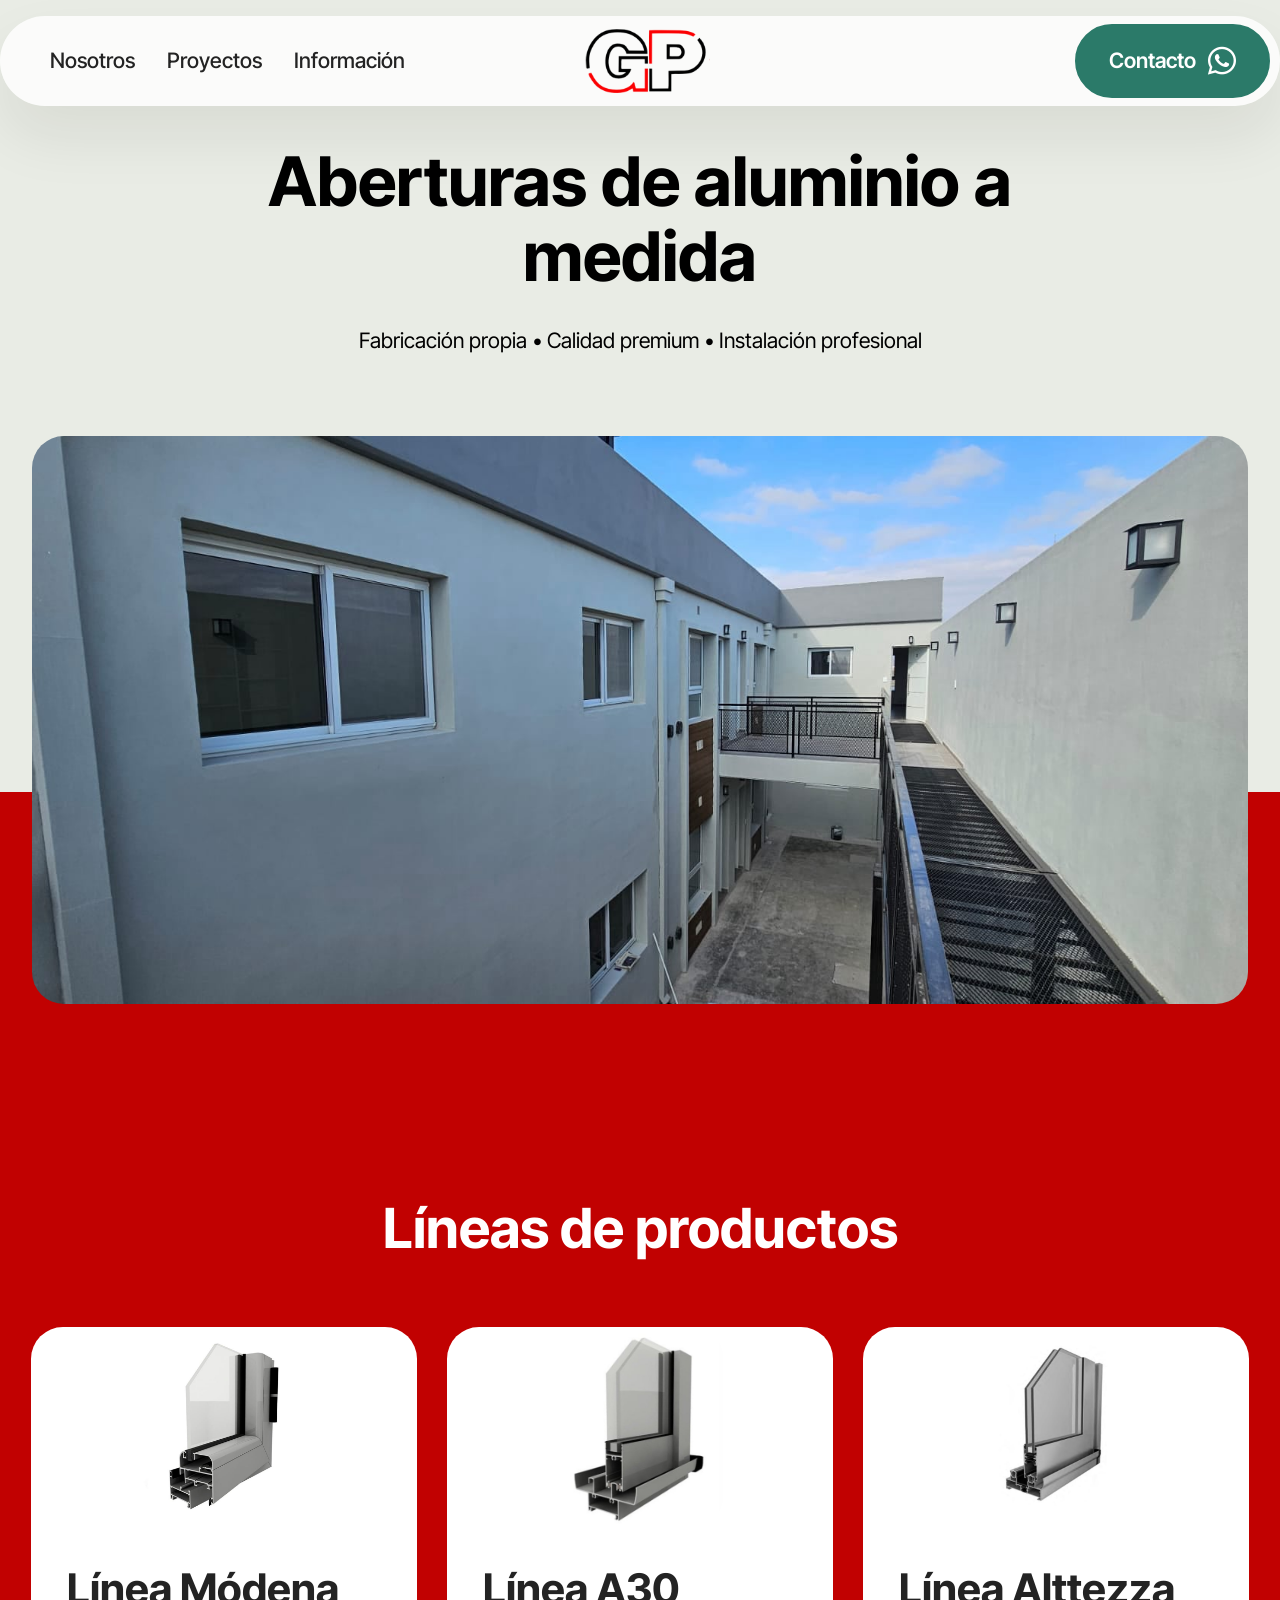
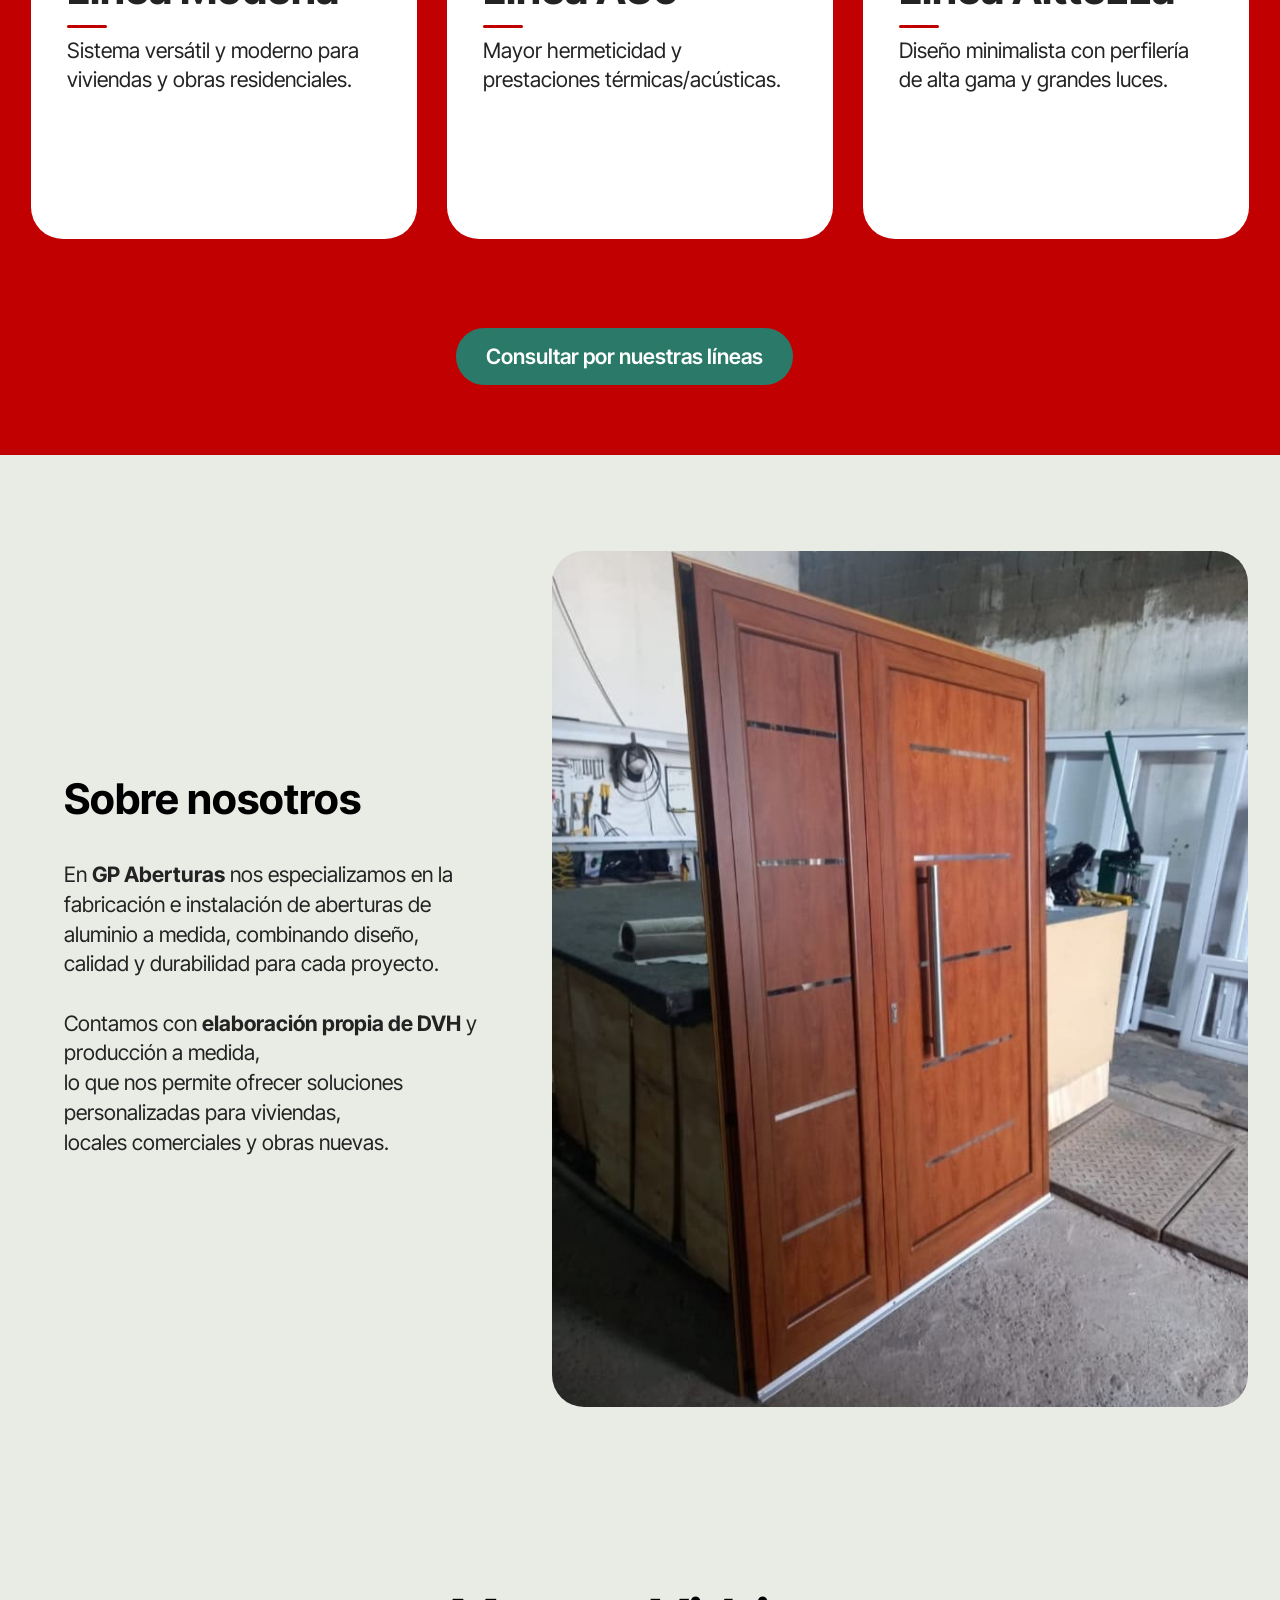
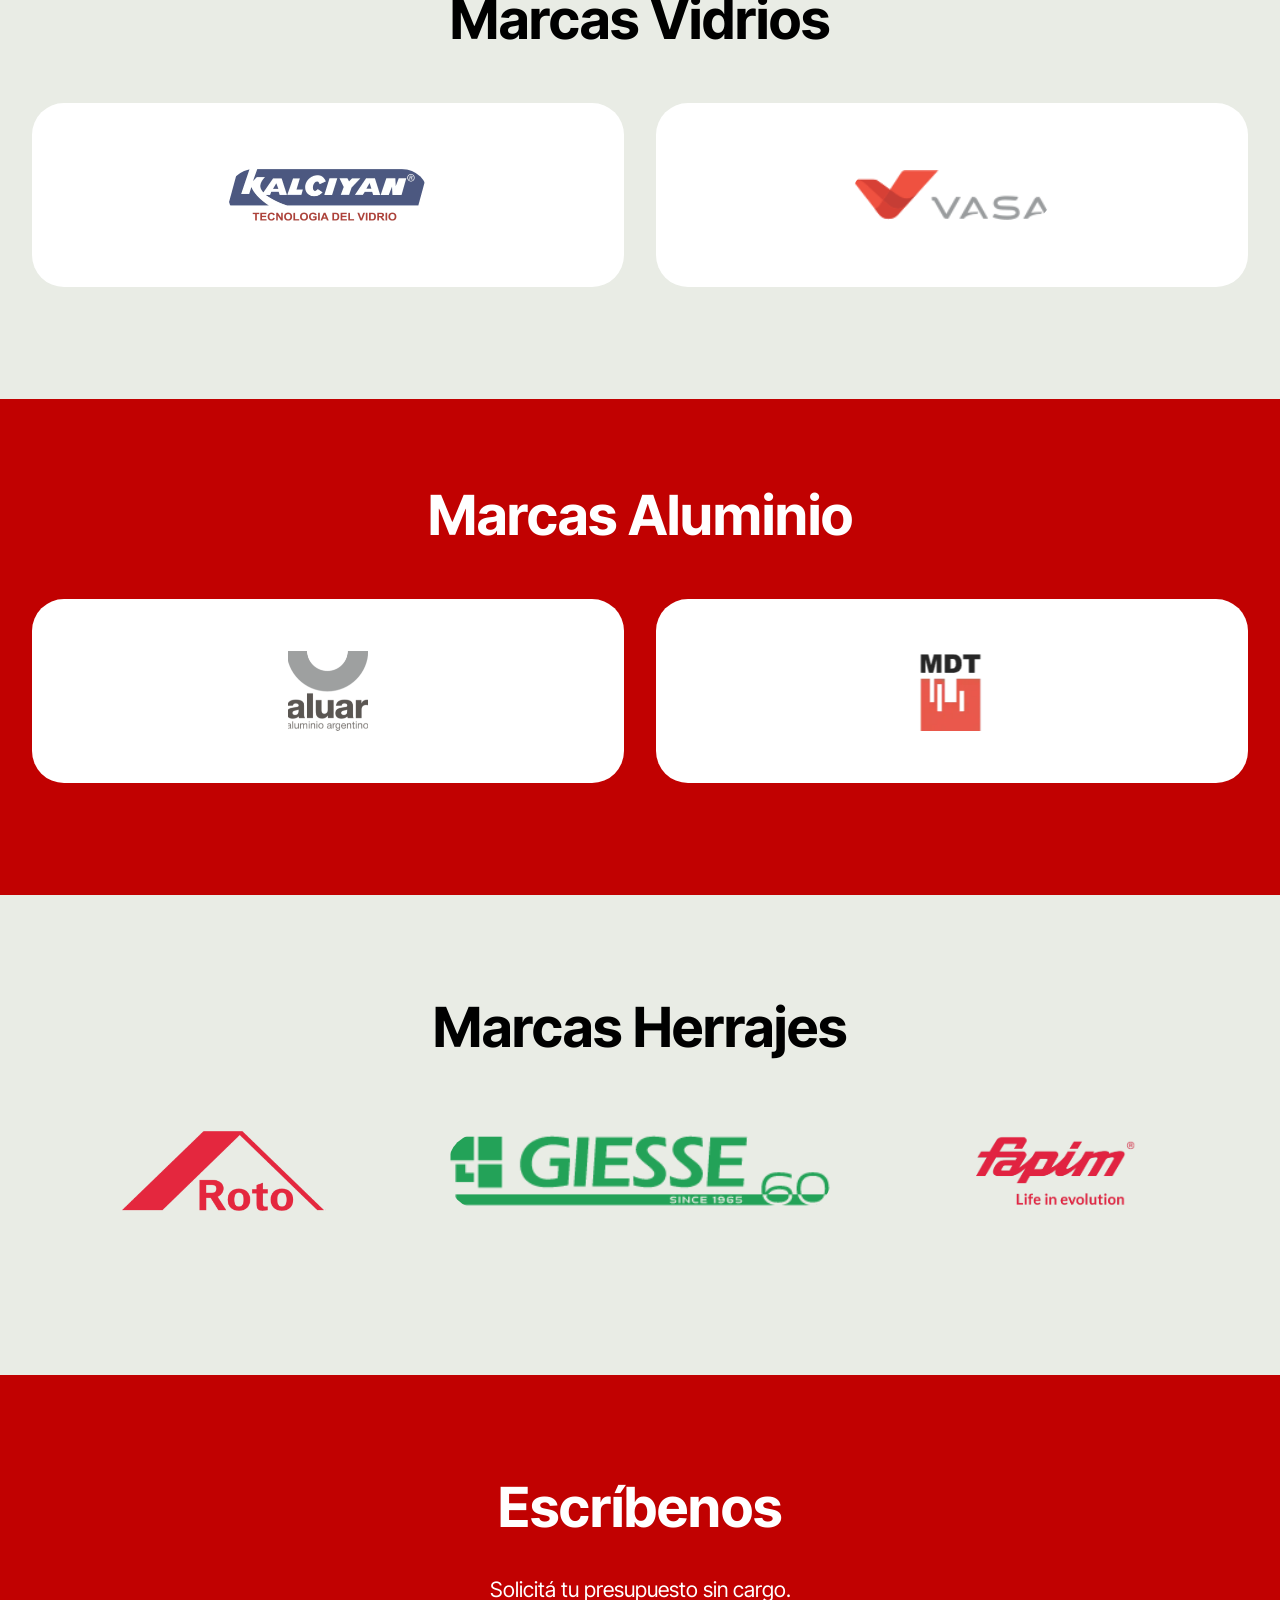
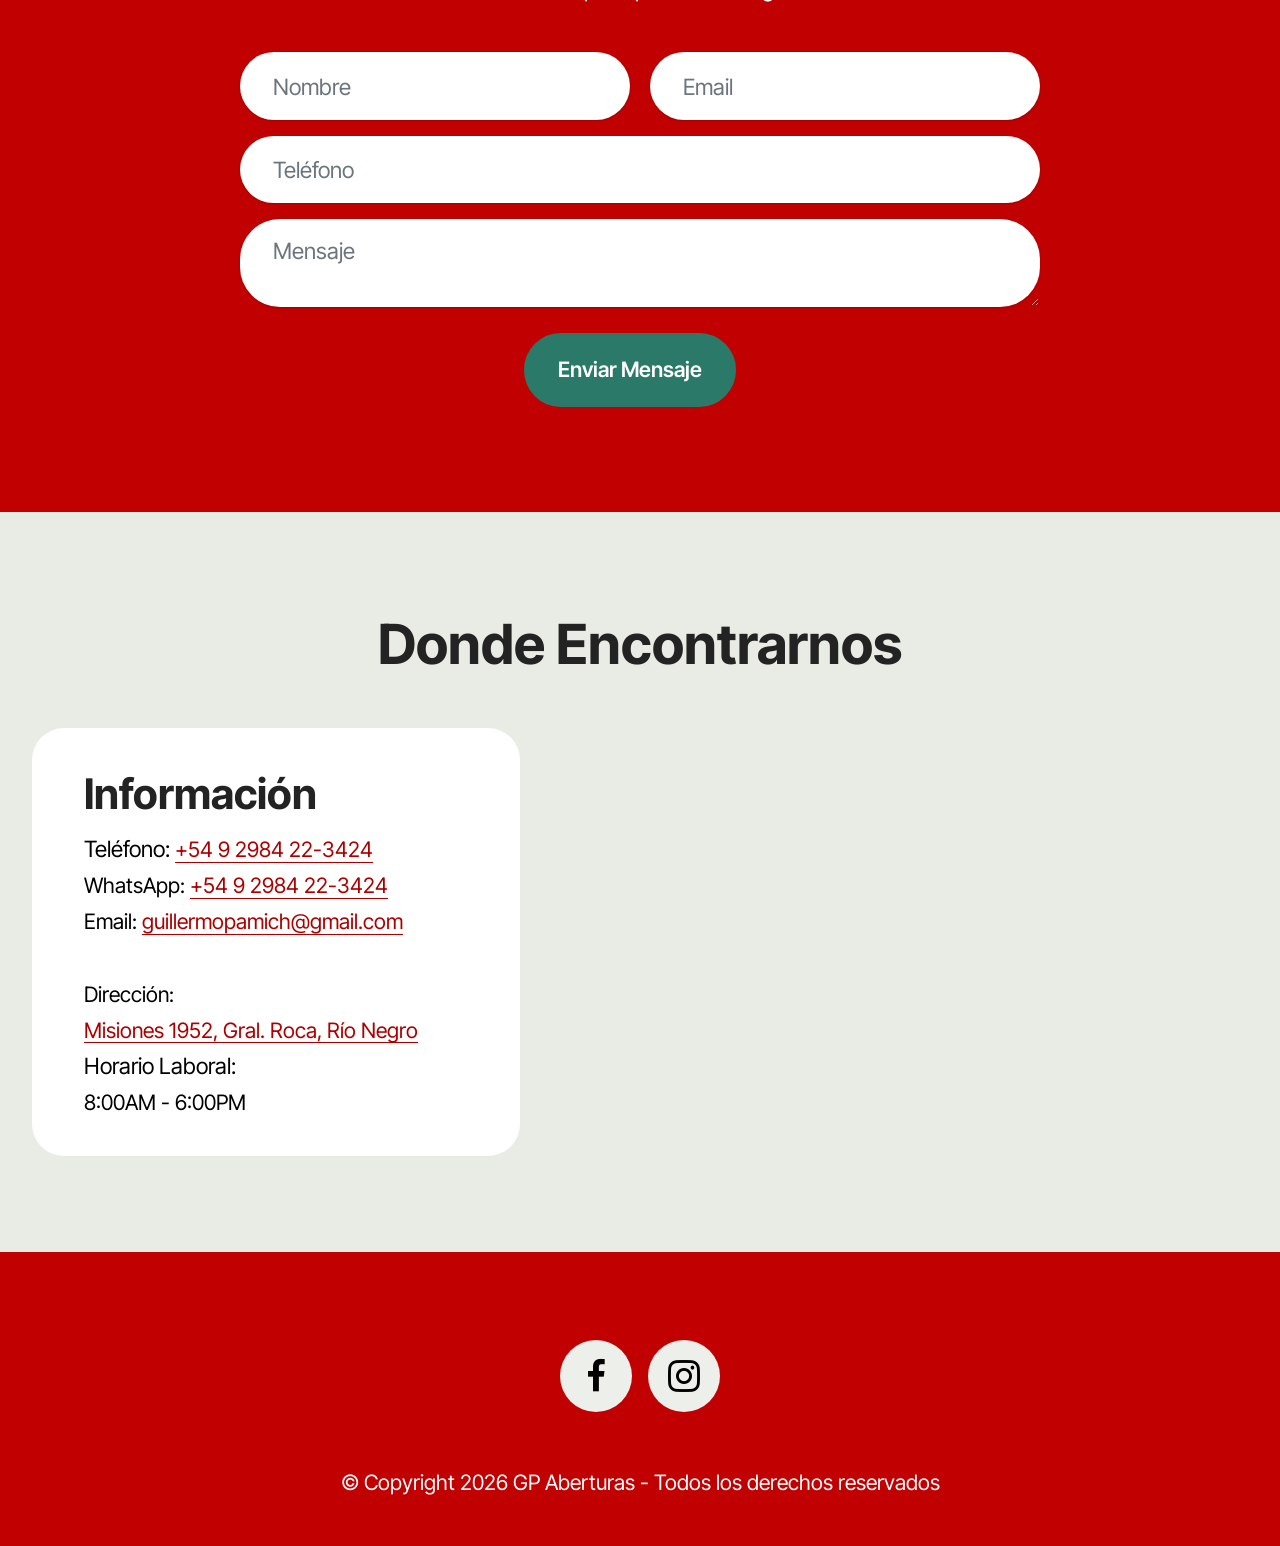
==== commit a122cc25: "Mejoras index" ====
--- a/index.html
+++ b/index.html
@@ -10,7 +10,7 @@
   <meta name="description" content="">
   
   
-  <title>Home</title>
+  <title>GP Aberturas</title>
   <link rel="stylesheet" href="assets/web/assets/mobirise-icons2/mobirise2.css">
   <link rel="stylesheet" href="assets/bootstrap/css/bootstrap.min.css">
   <link rel="stylesheet" href="assets/animatecss/animate.css">
@@ -19,10 +19,100 @@
   <link rel="stylesheet" href="assets/theme/css/style.css">
   <link rel="preload" href="https://fonts.googleapis.com/css?family=Inter+Tight:100,200,300,400,500,600,700,800,900,100i,200i,300i,400i,500i,600i,700i,800i,900i&display=swap" as="style" onload="this.onload=null;this.rel='stylesheet'">
   <noscript><link rel="stylesheet" href="https://fonts.googleapis.com/css?family=Inter+Tight:100,200,300,400,500,600,700,800,900,100i,200i,300i,400i,500i,600i,700i,800i,900i&display=swap"></noscript>
-  <link rel="preload" as="style" href="assets/mobirise/css/mbr-additional.css?v=TWjsZe"><link rel="stylesheet" href="assets/mobirise/css/mbr-additional.css?v=TWjsZe" type="text/css">
-
-  
-  
+  <link rel="preload" as="style" href="assets/mobirise/css/mbr-additional.css?v=cUGwiq"><link rel="stylesheet" href="assets/mobirise/css/mbr-additional.css?v=cUGwiq" type="text/css">
+
+  
+<style>
+/* NORMALIZACIÓN DE LOGOS */
+.clients3 .img-wrapper,
+.clients04 .item-img {
+  display: flex;
+  justify-content: center;
+  align-items: center;
+  height: 120px;
+}
+
+.clients3 .img-wrapper img,
+.clients04 .item-img img {
+  max-height: 80px !important;
+  max-width: 100% !important;
+  object-fit: contain;
+  transition: 0.3s;
+  opacity: 0.85;
+}
+
+.clients3 .img-wrapper img:hover,
+.clients04 .item-img img:hover {
+  transform: scale(1.05);
+  opacity: 1;
+}
+
+/* CENTRAR IMÁGENES PRODUCTOS */
+.features4 .item-img {
+  display: flex;
+  justify-content: center;
+  align-items: center;
+  height: 260px;
+}
+
+.features4 .item-img img {
+  max-height: 220px !important;
+  width: auto !important;
+  object-fit: contain;
+}
+
+/* MEJORA VISUAL TARJETAS */
+.features4 .item-wrapper {
+  border-radius: 20px;
+  transition: 0.3s;
+}
+
+.features4 .item {
+  padding: 15px;
+}
+
+.features4 {
+  padding-top: 60px;
+  padding-bottom: 60px;
+}
+
+.features4 .item-content {
+  min-height: 140px;
+}
+
+.features4 .item-wrapper:hover {
+  transform: translateY(-8px);
+  box-shadow: 0 15px 40px rgba(0,0,0,0.2);
+}
+
+.features4 .mbr-section-btn .btn {
+  padding: 12px 28px;
+  font-weight: 600;
+  border-radius: 30px;
+}
+
+.features4 .item-img img {
+  max-height: 200px !important;
+  width: auto;
+  object-fit: contain;
+}
+
+.features4 .item-title {
+  position: relative;
+  padding-bottom: 10px;
+}
+
+.features4 .item-title::after {
+  content: "";
+  width: 40px;
+  height: 3px;
+  background: #c00000;
+  position: absolute;
+  left: 0;
+  bottom: 0;
+  border-radius: 2px;
+}
+</style>  
   
 </head>
 <body>
@@ -113,8 +203,7 @@
 						<p class="mbr-text mbr-fonts-style display-7">
 							Sistema versátil y moderno para viviendas y obras residenciales.
 						</p>
-						<div class="mbr-section-btn item-footer"><a href="https://wa.me/5492984223424" class="btn item-btn btn-primary display-7">Saber Más</a></div>
-					</div>
+											</div>
 
 				</div>
 			</div>
@@ -128,7 +217,7 @@
 							<strong>Línea A30</strong></h5>
 						
 						<p class="mbr-text mbr-fonts-style display-7">Mayor hermeticidad y prestaciones térmicas/acústicas.</p><p></p><p></p>
-						<div class="mbr-section-btn item-footer"><a href="https://wa.me/5492984223424" class="btn item-btn btn-primary display-7">Saber Más</a></div>
+						
 					</div>
 				</div>
 			</div>
@@ -143,10 +232,20 @@
 						
 						<p class="mbr-text mbr-fonts-style display-7">Diseño minimalista con perfilería de alta gama y grandes luces.<br>
 						</p>
-						<div class="mbr-section-btn item-footer"><a href="https://wa.me/5492984223424" class="btn item-btn btn-primary display-7">Saber Más</a></div>
+						
 					</div>
 				</div>
 			</div>
+			<div class="row mt-4">
+  <div class="col-12 text-center">
+    <div class="mbr-section-btn">
+      <a href="https://wa.me/5492984223424" class="btn btn-primary display-7">
+        Consultar por nuestras líneas
+      </a>
+    </div>
+  </div>
+</div>
+
 		</div>
 	</div>
 </section>
@@ -197,7 +296,7 @@
       <div class="item features-without-image col-12 col-lg-6 active">
         <div class="item-wrapper">
           <div class="img-wrapper">
-            <img src="assets/images/kalciyan-400x103.png" alt="Mobirise Website Builder" data-slide-to="0" data-bs-slide-to="0">
+            <img src="assets/images/kalciyan.png" alt="Mobirise Website Builder" data-slide-to="0" data-bs-slide-to="0">
           </div>
           <div class="card-box align-center">
             
@@ -210,7 +309,7 @@
       <div class="item features-without-image col-12 col-lg-6">
         <div class="item-wrapper">
           <div class="img-wrapper">
-            <img src="assets/images/logo-vasa-header-162x41.png" alt="Mobirise Website Builder" data-slide-to="1" data-bs-slide-to="1">
+            <img src="assets/images/vasa.png" alt="Mobirise Website Builder" data-slide-to="1" data-bs-slide-to="1">
           </div>
           <div class="card-box align-center">
             
@@ -246,7 +345,7 @@
       <div class="item features-without-image col-12 col-lg-6">
         <div class="item-wrapper">
           <div class="img-wrapper">
-            <img src="assets/images/aluar-4-324x317.png" alt="Mobirise Website Builder">
+            <img src="assets/images/aluar.png" alt="Mobirise Website Builder">
           </div>
           <div class="card-box align-center">
             
@@ -259,7 +358,7 @@
       <div class="item features-without-image col-12 col-lg-6">
         <div class="item-wrapper">
           <div class="img-wrapper">
-            <img src="assets/images/mdt-logo-3.webp" alt="Mobirise Website Builder">
+            <img src="assets/images/mdt.png" alt="Mobirise Website Builder">
           </div>
           <div class="card-box align-center">
             
@@ -292,7 +391,7 @@
             <div class="item features-image col-12 col-md-6 col-sm-6 col-lg-4 active">
                 <div class="item-wrapper">
                     <div class="item-img mb-3">
-                        <img src="assets/images/rotofrank-353x138.png" alt="Mobirise Website Builder" title="" data-slide-to="1" data-bs-slide-to="1">
+                        <img src="assets/images/roto.png" alt="Mobirise Website Builder" title="" data-slide-to="1" data-bs-slide-to="1">
                     </div>
                     
                 </div>
@@ -300,7 +399,7 @@
             <div class="item features-image col-12 col-md-6 col-sm-6 col-lg-4">
                 <div class="item-wrapper">
                     <div class="item-img mb-3">
-                        <img src="assets/images/giesse206020years-315x62.png" alt="Mobirise Website Builder" title="" data-slide-to="2" data-bs-slide-to="2">
+                        <img src="assets/images/giesse.png" alt="Mobirise Website Builder" title="" data-slide-to="2" data-bs-slide-to="2">
                     </div>
                     
                 </div>
@@ -308,7 +407,7 @@
             <div class="item features-image col-12 col-md-6 col-sm-6 col-lg-4">
                 <div class="item-wrapper">
                     <div class="item-img mb-3">
-                        <img src="assets/images/logo-fapim-2-353x177.png" alt="Mobirise Website Builder" title="" data-slide-to="3" data-bs-slide-to="3">
+                        <img src="assets/images/fapim.png" alt="Mobirise Website Builder" title="" data-slide-to="3" data-bs-slide-to="3">
                     </div>
                     
                 </div>
@@ -331,7 +430,7 @@
         </div>
         <div class="row justify-content-center mt-4">
             <div class="col-lg-8 mx-auto mbr-form" data-form-type="formoid">
-                <form action="https://mobirise.eu/" method="POST" class="mbr-form form-with-styler" data-form-title="Form Name"><input type="hidden" name="email" data-form-email="true" value="yPaHKoRI+ePrI0Ej7acm3RNWvYZH/scuN9/Y8M9CNjWsJ1Q8t433nN8XbHU+VlTbKriG0bND5BpD2RZFfoXvBJ6afy/PzRaCsl2oNXooq/0RxuOuc0LuMsDiEGgZWw0t">
+                <form action="https://mobirise.eu/" method="POST" class="mbr-form form-with-styler" data-form-title="Form Name"><input type="hidden" name="email" data-form-email="true" value="WChw26BoQIG2SNk9lUQ4nBgSvMuujrpbUCLa4gU90RswgEjE9U6k6cot4G4/YdT7iNrru35tB7ws2pboQhVbuTYj2hGwE0svMyUDu84Xul9Z6XfO3XX4efOEX9Rxzd7i">
                     <div class="row">
                         <div hidden="hidden" data-form-alert="" class="alert alert-success col-12">¡Gracias por escribirnos! Responderemos a la brevedad</div>
                         <div hidden="hidden" data-form-alert-danger="" class="alert alert-danger col-12">
--- a/assets/mobirise/css/mbr-additional.css
+++ b/assets/mobirise/css/mbr-additional.css
@@ -1609,6 +1609,9 @@
 .cid-vadzi4x2lW .content-head {
   max-width: 800px;
 }
+.cid-vadzi4x2lW .mbr-section-title {
+  color: #ffffff;
+}
 .cid-vadzj1YJSc {
   padding-top: 6rem;
   padding-bottom: 6rem;
--- a/assets/mobirise/css/mbr-additional.css
+++ b/assets/mobirise/css/mbr-additional.css
@@ -1609,6 +1609,9 @@
 .cid-vadzi4x2lW .content-head {
   max-width: 800px;
 }
+.cid-vadzi4x2lW .mbr-section-title {
+  color: #ffffff;
+}
 .cid-vadzj1YJSc {
   padding-top: 6rem;
   padding-bottom: 6rem;
